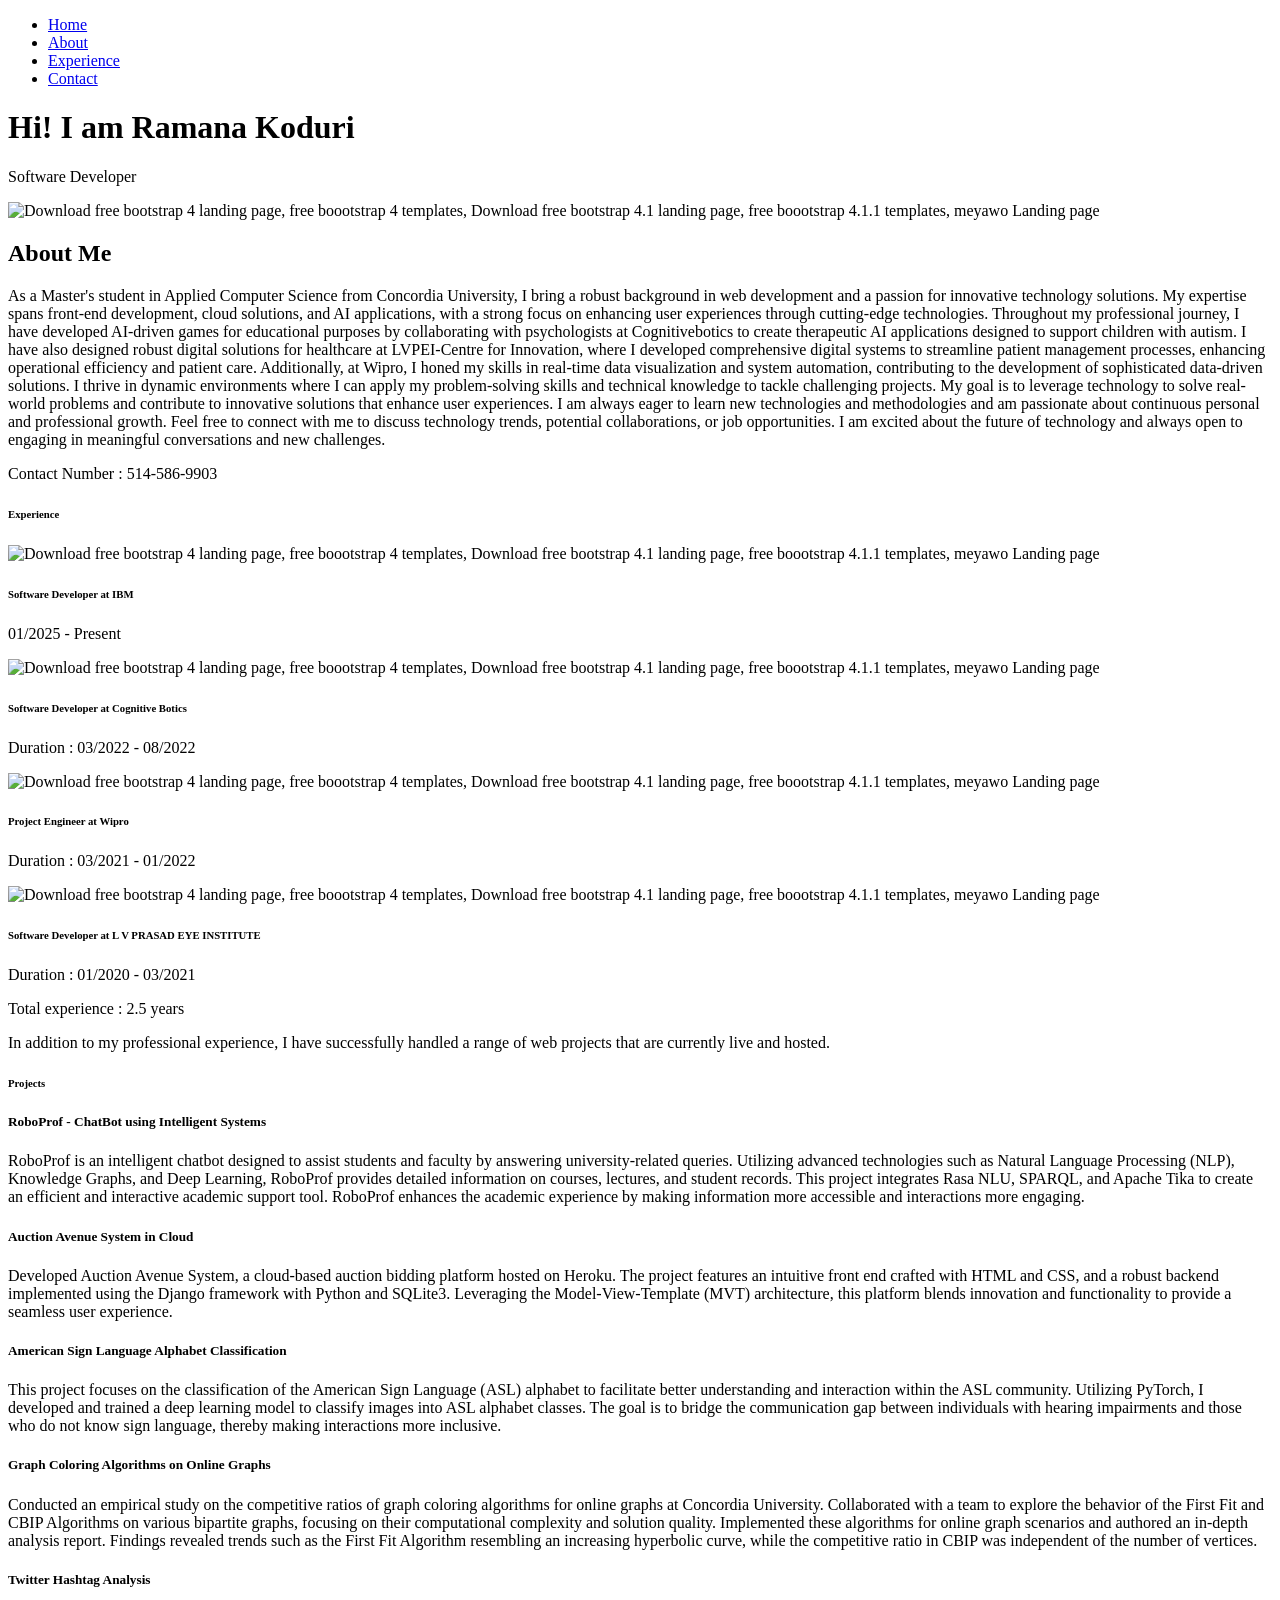
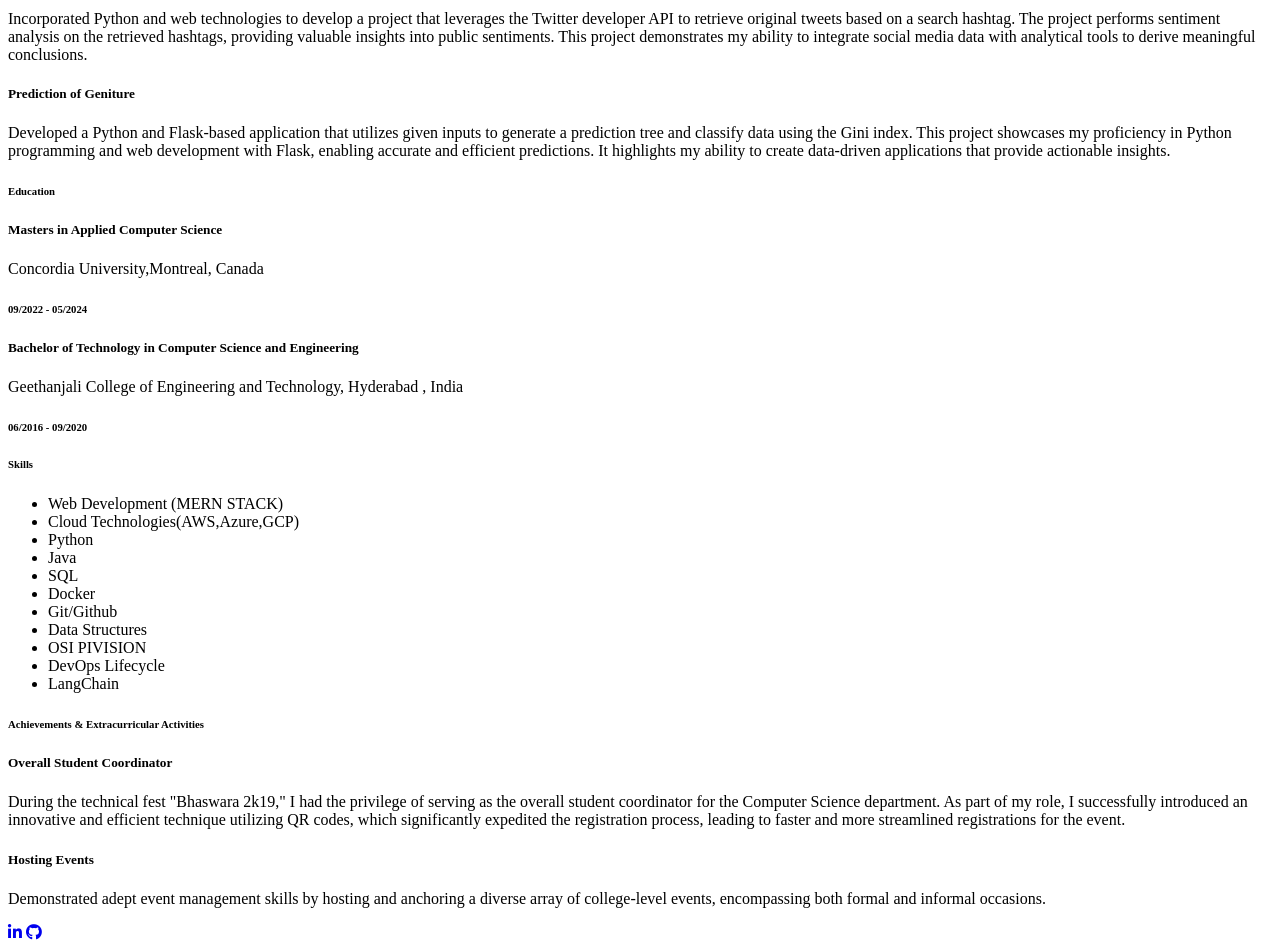
==== index.html @ 3b781ee0 "Update index.html IBM experience added" ====
<!DOCTYPE html>
<html lang="en">
<head>
	<meta charset="utf-8">
    <meta name="viewport" content="width=device-width, initial-scale=1, shrink-to-fit=no">
    <meta name="description" content="Start your development with Meyawo landing page.">
    <meta name="author" content="Devcrud">
    <title>portifolio-rmanakoduri</title>
    <link rel="stylesheet" href="assets/vendors/themify-icons/css/themify-icons.css">
    <link rel="stylesheet" href="https://cdnjs.cloudflare.com/ajax/libs/font-awesome/5.15.3/css/all.min.css" />
	<link rel="stylesheet" href="assets/css/meyawo.css">
</head>
<body data-spy="scroll" data-target=".navbar" data-offset="40" id="home">

    <nav class="custom-navbar" data-spy="affix" data-offset-top="20">
        <div class="container">
            <ul class="nav">
                <li class="item">
                    <a class="link" href="#home">Home</a>
                </li>
                <li class="item">
                    <a class="link" href="#about">About</a>
                </li>
                <li class="item">
                    <a class="link" href="#service">Experience</a>
                </li>
                <li class="item">
                    <a class="link" href="#contact">Contact</a>
                </li>
            </ul>
            <a href="javascript:void(0)" id="nav-toggle" class="hamburger hamburger--elastic">
                <div class="hamburger-box">
                  <div class="hamburger-inner"></div>
                </div>
            </a>
        </div>          
    </nav>

    <header id="home" class="header">
        <div class="overlay"></div>
        <div class="header-content container">
            <h1 class="header-title">
                <span class="up">Hi!</span>
                <span class="down">I am Ramana Koduri</span>
            </h1>
            <p class="header-subtitle">Software Developer</p>            
        </div>              
    </header>

    <section class="section pt-0" id="about">
        <div class="container text-center">
            <div class="about">
                <div class="about-img-holder">
                    <img src="assets/imgs/PIC1.jpg" class="about-img" alt="Download free bootstrap 4 landing page, free boootstrap 4 templates, Download free bootstrap 4.1 landing page, free boootstrap 4.1.1 templates, meyawo Landing page">
                </div>
                <div class="about-caption">
<!--                     <p class="section-subtitle">Who Am I ?</p> -->
                    <h2 class="section-title mb-3">About Me</h2>
                    <p>
                        As a Master's student in Applied Computer Science from Concordia University, I bring a robust background in web development and a passion for innovative technology solutions.
                        My expertise spans front-end development, cloud solutions, and AI applications, with a strong focus on enhancing user experiences through cutting-edge technologies. 
                        Throughout my professional journey, I have developed AI-driven games for educational purposes by collaborating with psychologists at Cognitivebotics to create therapeutic AI applications designed to support children with autism. 
                        I have also designed robust digital solutions for healthcare at LVPEI-Centre for Innovation, where I developed comprehensive digital systems to streamline patient management processes, enhancing operational efficiency and patient care. 
                        Additionally, at Wipro, I honed my skills in real-time data visualization and system automation, contributing to the development of sophisticated data-driven solutions. 
                        I thrive in dynamic environments where I can apply my problem-solving skills and technical knowledge to tackle challenging projects. 
                        My goal is to leverage technology to solve real-world problems and contribute to innovative solutions that enhance user experiences. 
                        I am always eager to learn new technologies and methodologies and am passionate about continuous personal and professional growth. 
                        Feel free to connect with me to discuss technology trends, potential collaborations, or job opportunities. 
                        I am excited about the future of technology and always open to engaging in meaningful conversations and new challenges.              
                    </p>
                    <p>
                        Contact Number : 514-586-9903
                    </p>
                </div>              
            </div>
        </div>
    </section> 


    <section class="section" id="service">
        <div class="container text-center">
            <h6 class="section-title mb-6">Experience</h6>
            <div class="row">
				<div class="col-md-6 col-lg-5">
                    <div class="service-card">
                        <div class="body">
                            <img src="assets/imgs/responsive.svg" alt="Download free bootstrap 4 landing page, free boootstrap 4 templates, Download free bootstrap 4.1 landing page, free boootstrap 4.1.1 templates, meyawo Landing page" class="icon">
                            <h6 class="title">Software Developer at IBM</h6>
                            <p class="subtitle">01/2025 - Present</p>
                        </div>
                    </div>
                </div>
                <div class="col-md-6 col-lg-5">
                    <div class="service-card">
                        <div class="body">
                            <img src="assets/imgs/responsive.svg" alt="Download free bootstrap 4 landing page, free boootstrap 4 templates, Download free bootstrap 4.1 landing page, free boootstrap 4.1.1 templates, meyawo Landing page" class="icon">
                            <h6 class="title">Software Developer at Cognitive Botics</h6>
                            <p class="subtitle">Duration : 03/2022 - 08/2022</p>
                        </div>
                    </div>
                </div>
                <div class="col-md-6 col-lg-3">
                    <div class="service-card">
                        <div class="body">
                            <img src="assets/imgs/analytics.svg" alt="Download free bootstrap 4 landing page, free boootstrap 4 templates, Download free bootstrap 4.1 landing page, free boootstrap 4.1.1 templates, meyawo Landing page" class="icon">
                            <h6 class="title">Project Engineer at Wipro</h6>
                            <p class="subtitle">Duration : 03/2021 - 01/2022</p>
                        </div>
                    </div>
                </div>
		<div class="col-md-6 col-lg-4">
                    <div class="service-card">
                        <div class="body">
                            <img src="assets/imgs/toolbox.svg" alt="Download free bootstrap 4 landing page, free boootstrap 4 templates, Download free bootstrap 4.1 landing page, free boootstrap 4.1.1 templates, meyawo Landing page" class="icon">
                            <h6 class="title">Software Developer at L V PRASAD EYE INSTITUTE</h6>
                            <p class="subtitle">Duration : 01/2020 - 03/2021 </p>
                        </div>
                    </div>
                </div>
            </div>
            <p> Total experience : 2.5 years </p>
            <p> In addition to my professional experience, I have successfully handled a range of web projects that are currently live and hosted. </p>
            
            <section class="section" id="projects">
                <div class="container text-center">
                    <h6 class="section-title mb-5">Projects</h6>
                    <div class="timeline">

                        <div class="timeline-item">
                            <h5 class="timeline-title">RoboProf - ChatBot using Intelligent Systems</h5>
                            <p class="timeline-text">RoboProf is an intelligent chatbot designed to assist students and faculty by answering university-related queries. Utilizing advanced technologies such as Natural Language Processing (NLP), Knowledge Graphs, and Deep Learning, RoboProf provides detailed information on courses, lectures, and student records. This project integrates Rasa NLU, SPARQL, and Apache Tika to create an efficient and interactive academic support tool. RoboProf enhances the academic experience by making information more accessible and interactions more engaging.</p>
                        </div>
                        
                        <div class="timeline-item">
                            <h5 class="timeline-title">Auction Avenue System in Cloud</h5>
                            <p class="timeline-text">Developed Auction Avenue System, a cloud-based auction bidding platform hosted on Heroku. The project features an intuitive front end crafted with HTML and CSS, and a robust backend implemented using the Django framework with Python and SQLite3. Leveraging the Model-View-Template (MVT) architecture, this platform blends innovation and functionality to provide a seamless user experience.</p>
                        </div>
                        
                        <div class="timeline-item">
                            <h5 class="timeline-title">American Sign Language Alphabet Classification</h5>
                            <p class="timeline-text">This project focuses on the classification of the American Sign Language (ASL) alphabet to facilitate better understanding and interaction within the ASL community. Utilizing PyTorch, I developed and trained a deep learning model to classify images into ASL alphabet classes. The goal is to bridge the communication gap between individuals with hearing impairments and those who do not know sign language, thereby making interactions more inclusive.</p>
                        </div>
                        
                        <div class="timeline-item">
                            <h5 class="timeline-title">Graph Coloring Algorithms on Online Graphs</h5>
                            <p class="timeline-text">Conducted an empirical study on the competitive ratios of graph coloring algorithms for online graphs at Concordia University. Collaborated with a team to explore the behavior of the First Fit and CBIP Algorithms on various bipartite graphs, focusing on their computational complexity and solution quality. Implemented these algorithms for online graph scenarios and authored an in-depth analysis report. Findings revealed trends such as the First Fit Algorithm resembling an increasing hyperbolic curve, while the competitive ratio in CBIP was independent of the number of vertices.</p>
                        </div>
                        
                        <div class="timeline-item">
                            <h5 class="timeline-title">Twitter Hashtag Analysis</h5>
                            <p class="timeline-text">Incorporated Python and web technologies to develop a project that leverages the Twitter developer API to retrieve original tweets based on a search hashtag. The project performs sentiment analysis on the retrieved hashtags, providing valuable insights into public sentiments. This project demonstrates my ability to integrate social media data with analytical tools to derive meaningful conclusions.</p>
                        </div>
                        
                        <div class="timeline-item">
                            <h5 class="timeline-title">Prediction of Geniture</h5>
                            <p class="timeline-text">Developed a Python and Flask-based application that utilizes given inputs to generate a prediction tree and classify data using the Gini index. This project showcases my proficiency in Python programming and web development with Flask, enabling accurate and efficient predictions. It highlights my ability to create data-driven applications that provide actionable insights.</p>
                        </div>

                    </div>
                </div>
            </section>
        </div>
        
    </section>

<!--     <section class="section-sm bg-primary">
        <div class="container text-center text-sm-left">
            <div class="row align-items-center">
                <div class="col-sm offset-md-1 mb-4 mb-md-0">
                    <h6 class="title text-light">Want to work with me?</h6>
                    <p class="m-0 text-light">Always feel free to contact and hire me</p>
                </div>
                <div class="col-sm offset-sm-2 offset-md-3">
                    <button class="btn btn-lg my-font btn-light rounded" onclick="openResume()">Hire Me</button>
                </div>
            </div>
        </div>
    </section>
    
    <script>
        function openResume() {
            window.open('Ramana_Resume.pdf', '_blank');
        }
    </script> -->
    
<section class="section" id="education">
    <div class="container text-center">
        <h6 class="section-title mb-5">Education</h6>
        <div class="timeline">
            <div class="timeline-item">
                <h5 class="timeline-title">Masters in Applied Computer Science</h5>
                <p class="timeline-text">Concordia University,Montreal, Canada</p>
                <h6 class="timeline-year">09/2022 - 05/2024</h6>
            </div>
            <div class="timeline-item">
                <h5 class="timeline-title">Bachelor of Technology in Computer Science and Engineering</h5>
                <p class="timeline-text">Geethanjali College of Engineering and Technology, Hyderabad , India</p>
                <h6 class="timeline-year">06/2016 - 09/2020</h6>
            </div>
        </div>
    </div>
</section>

<section class="section" id="skills">
    <div class="container text-center">
        <h6 class="section-title mb-5">Skills</h6>
        <ul class="list-group">
            <li class="list-group-item">Web Development (MERN STACK)</li>
            <li class="list-group-item">Cloud Technologies(AWS,Azure,GCP)</li>
            <li class="list-group-item">Python</li>
            <li class="list-group-item">Java</li>
            <li class="list-group-item">SQL</li>
	    <li class="list-group-item">Docker</li>
	    <li class="list-group-item">Git/Github</li>
            <li class="list-group-item">Data Structures</li>
	    <li class="list-group-item">OSI PIVISION</li>
	    <li class="list-group-item">DevOps Lifecycle</li>
	    <li class="list-group-item">LangChain</li>
        </ul>
    </div>
</section>

<section class="section" id="achievements">
    <div class="container text-center">
        <h6 class="section-title mb-5">Achievements & Extracurricular Activities</h6>
        <div class="timeline">
            <div class="timeline-item">
                <h5 class="timeline-title">Overall Student Coordinator</h5>
                <p class="timeline-text">During the technical fest "Bhaswara 2k19," I had the privilege of serving as the overall student coordinator for the Computer Science department. As part of my role, I successfully introduced an innovative and efficient technique utilizing QR codes, which significantly expedited the registration process, leading to faster and more streamlined registrations for the event.</p>
            </div>
            <div class="timeline-item">
                <h5 class="timeline-title">Hosting Events</h5>
                <p class="timeline-text">Demonstrated adept event management skills by hosting and anchoring a diverse array of college-level events, encompassing both formal and informal occasions.</p>
            </div>
        </div>
    </div>
</section>


    <div class="container">
        <footer class="footer">       
            <div class="social-links text-right m-auto ml-sm-auto">
                <a href="https://www.linkedin.com/in/ramanakoduri/" target="_blank" rel="noopener noreferrer"><i class="fab fa-linkedin-in"></i></a>
                <a href="https://github.com/knvramana" target="_blank" rel="noopener noreferrer" class="link"><i class="fab fa-github"></i></a>
            </div>
        </footer>
    </div> <!-- end of page footer -->
	
	<!-- core  -->
    <script src="assets/vendors/jquery/jquery-3.4.1.js"></script>
    <script src="assets/vendors/bootstrap/bootstrap.bundle.js"></script>

    <!-- bootstrap 3 affix -->
	<script src="assets/vendors/bootstrap/bootstrap.affix.js"></script>

    <!-- Meyawo js -->
    <script src="assets/js/meyawo.js"></script>

</body>
</html>
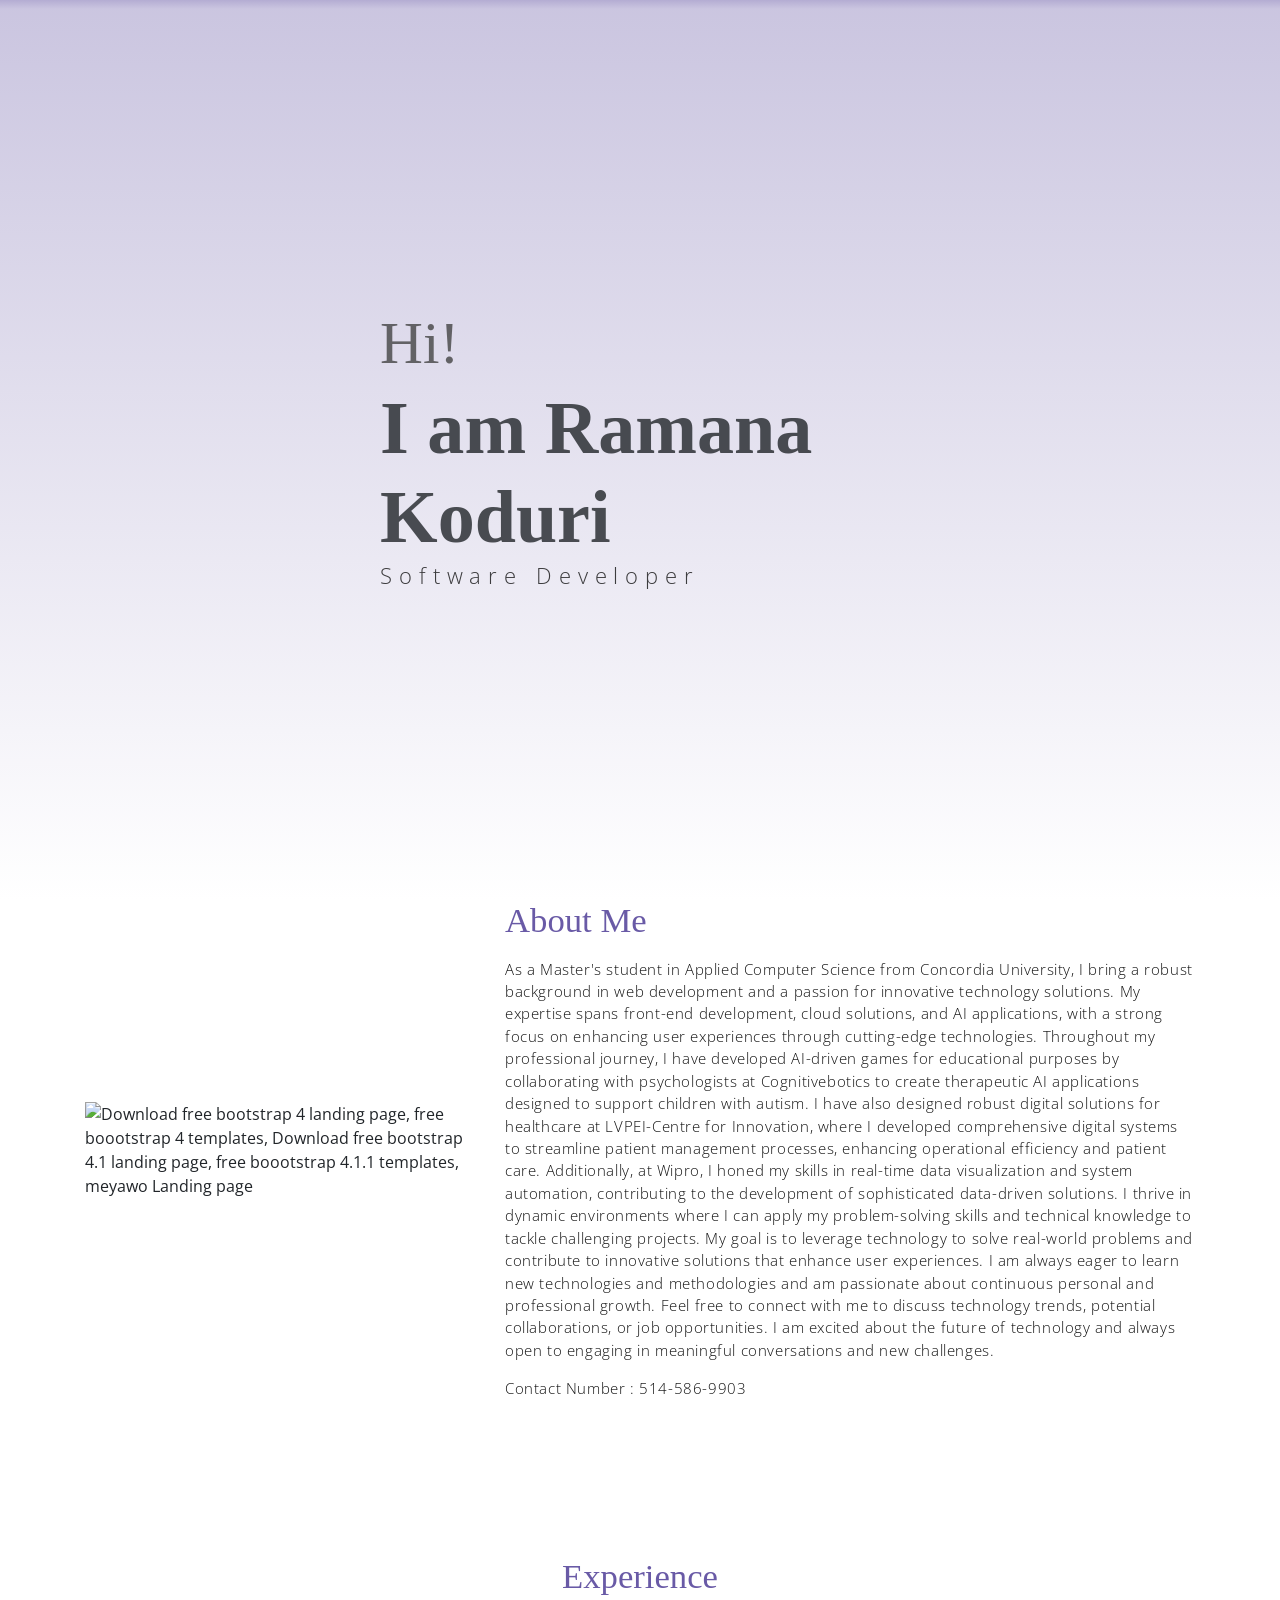
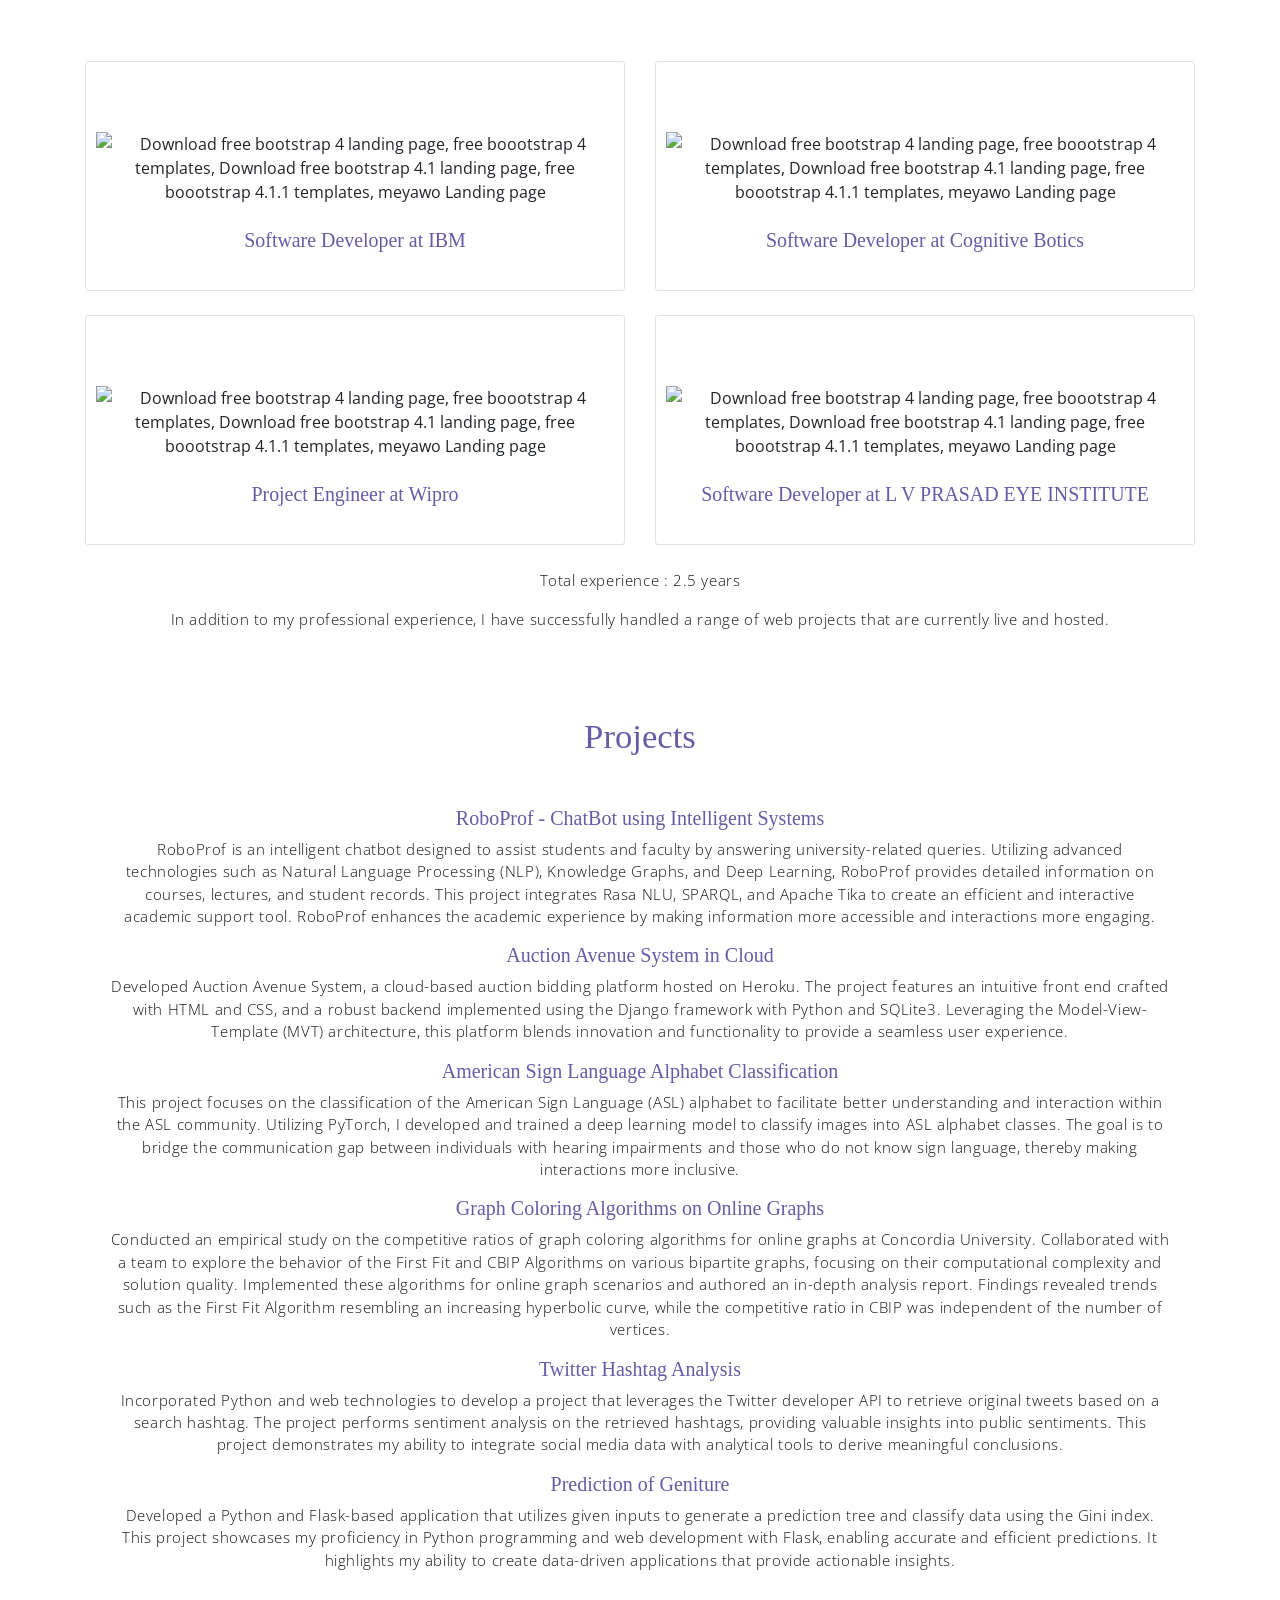
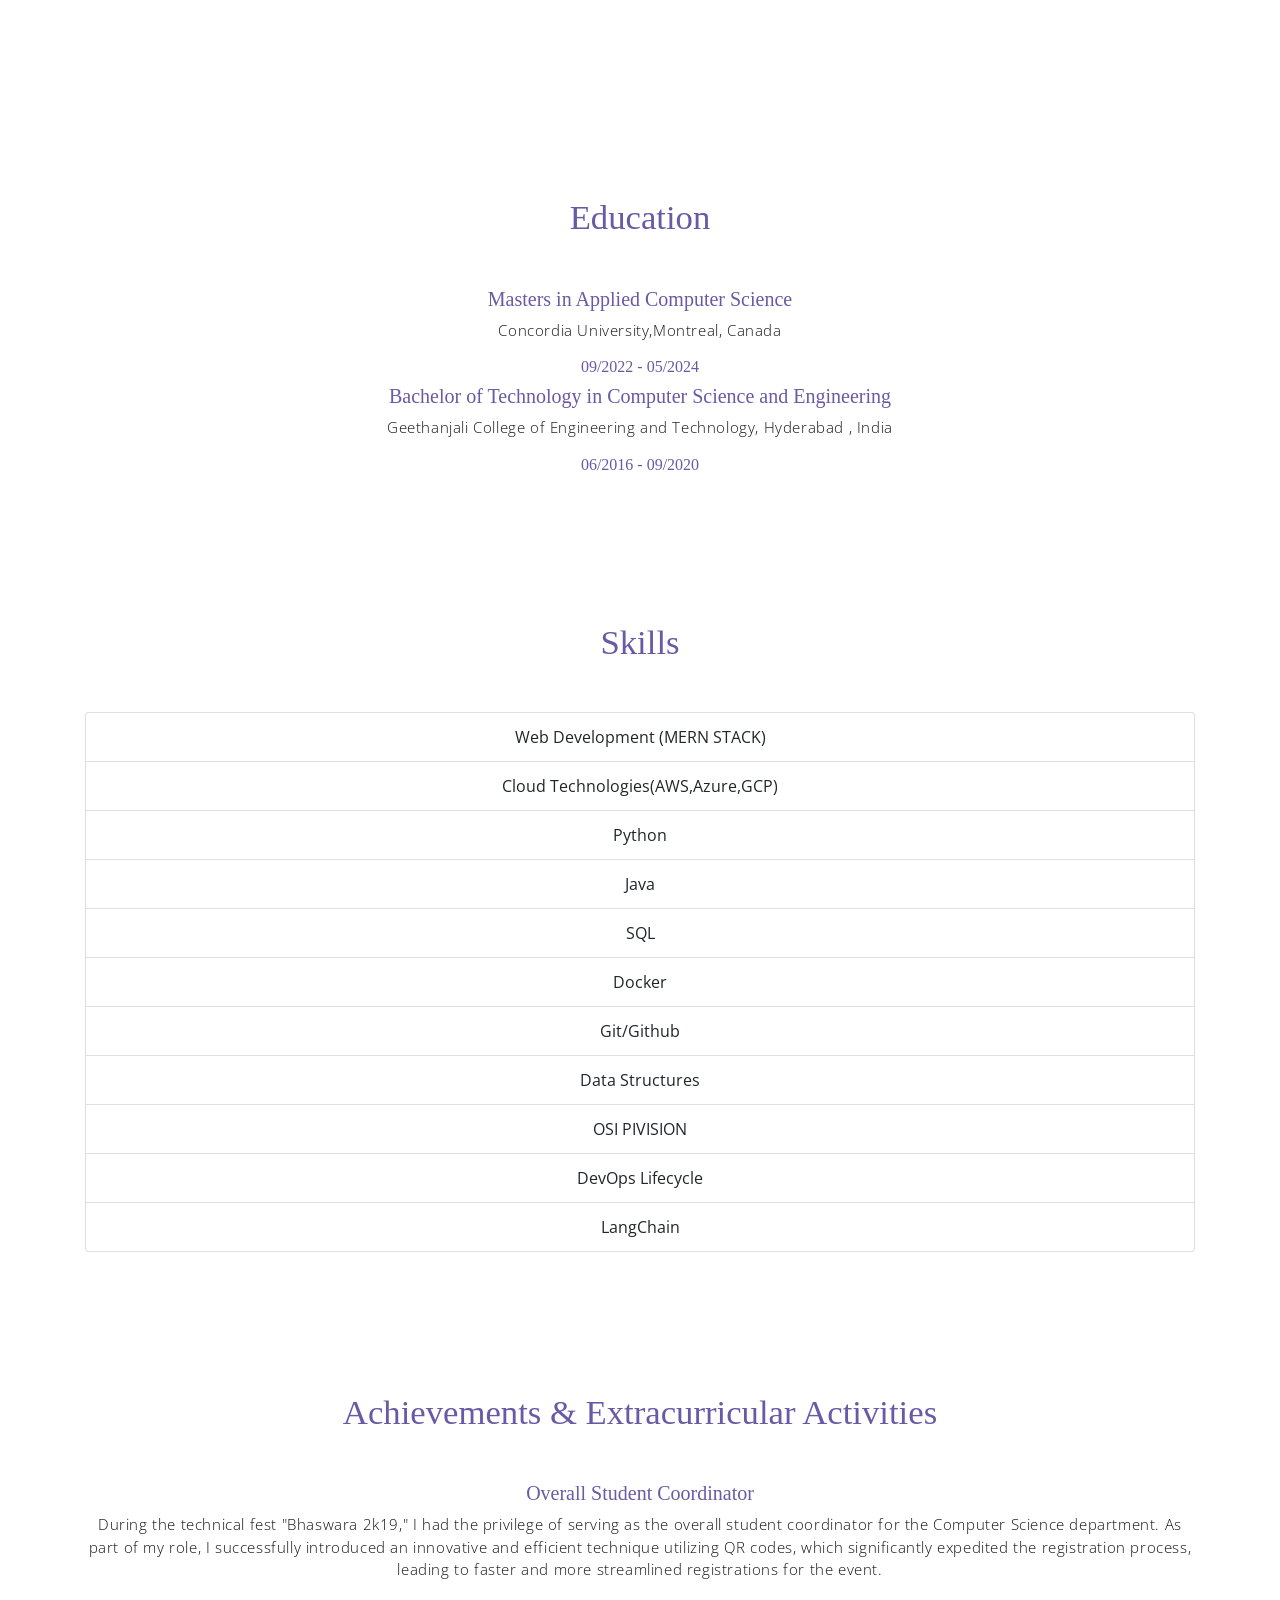
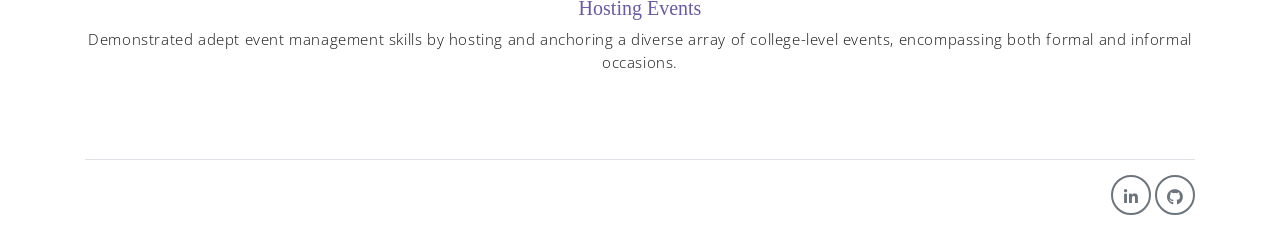
==== commit 77fe10c3: "Update index.html remove nav bar" ====
--- a/index.html
+++ b/index.html
@@ -28,11 +28,6 @@
                     <a class="link" href="#contact">Contact</a>
                 </li>
             </ul>
-            <a href="javascript:void(0)" id="nav-toggle" class="hamburger hamburger--elastic">
-                <div class="hamburger-box">
-                  <div class="hamburger-inner"></div>
-                </div>
-            </a>
         </div>          
     </nav>
 
@@ -81,7 +76,7 @@
         <div class="container text-center">
             <h6 class="section-title mb-6">Experience</h6>
             <div class="row">
-				<div class="col-md-6 col-lg-5">
+				<div class="col-md-6 col-lg-6 mb-4">
                     <div class="service-card">
                         <div class="body">
                             <img src="assets/imgs/responsive.svg" alt="Download free bootstrap 4 landing page, free boootstrap 4 templates, Download free bootstrap 4.1 landing page, free boootstrap 4.1.1 templates, meyawo Landing page" class="icon">
@@ -90,7 +85,7 @@
                         </div>
                     </div>
                 </div>
-                <div class="col-md-6 col-lg-5">
+                <div class="col-md-6 col-lg-6 mb-4">
                     <div class="service-card">
                         <div class="body">
                             <img src="assets/imgs/responsive.svg" alt="Download free bootstrap 4 landing page, free boootstrap 4 templates, Download free bootstrap 4.1 landing page, free boootstrap 4.1.1 templates, meyawo Landing page" class="icon">
@@ -99,7 +94,7 @@
                         </div>
                     </div>
                 </div>
-                <div class="col-md-6 col-lg-3">
+                <div class="col-md-6 col-lg-6 mb-4">
                     <div class="service-card">
                         <div class="body">
                             <img src="assets/imgs/analytics.svg" alt="Download free bootstrap 4 landing page, free boootstrap 4 templates, Download free bootstrap 4.1 landing page, free boootstrap 4.1.1 templates, meyawo Landing page" class="icon">
@@ -108,7 +103,7 @@
                         </div>
                     </div>
                 </div>
-		<div class="col-md-6 col-lg-4">
+		<div class="col-md-6 col-lg-6 mb-4">
                     <div class="service-card">
                         <div class="body">
                             <img src="assets/imgs/toolbox.svg" alt="Download free bootstrap 4 landing page, free boootstrap 4 templates, Download free bootstrap 4.1 landing page, free boootstrap 4.1.1 templates, meyawo Landing page" class="icon">
--- a/assets/css/meyawo.css
+++ b/assets/css/meyawo.css
@@ -0,0 +1,12245 @@
+@charset "UTF-8";
+/*!
+=========================================================
+* Meyawo Landing page
+=========================================================
+
+* Copyright: 2019 DevCRUD (https://devcrud.com)
+* Licensed: (https://devcrud.com/licenses)
+* Coded by www.devcrud.com
+
+=========================================================
+
+* The above copyright notice and this permission notice shall be included in all copies or substantial portions of the Software.
+*/
+@import url("https://fonts.googleapis.com/css?family=Baloo+Paaji|Open+Sans:300,300i,400,400i,600,600i,700,700i");
+:root {
+  --blue: #1e549f;
+  --indigo: #695aa6;
+  --purple: #6f42c1;
+  --pink: #e83e8c;
+  --red: #ec185d;
+  --orange: #ff6d02;
+  --yellow: #ffc107;
+  --green: #1bb74f;
+  --teal: #20c997;
+  --cyan: #17a2b8;
+  --white: #fff;
+  --gray: #6c757d;
+  --gray-dark: #393e46;
+  --primary: #695aa6;
+  --secondary: #393e46;
+  --success: #1bb74f;
+  --info: #17a2b8;
+  --warning: #ff6d02;
+  --danger: #ec185d;
+  --light: #f8f9fa;
+  --dark: #212529;
+  --breakpoint-xs: 0;
+  --breakpoint-sm: 576px;
+  --breakpoint-md: 768px;
+  --breakpoint-lg: 992px;
+  --breakpoint-xl: 1200px;
+  --font-family-sans-serif: "Open Sans", sans-serif;
+  --font-family-monospace: SFMono-Regular, Menlo, Monaco, Consolas, "Liberation Mono", "Courier New", monospace;
+}
+
+*,
+*::before,
+*::after {
+  box-sizing: border-box;
+}
+
+html {
+  font-family: sans-serif;
+  line-height: 1.15;
+  -webkit-text-size-adjust: 100%;
+  -webkit-tap-highlight-color: rgba(0, 0, 0, 0);
+}
+
+article, aside, figcaption, figure, footer, header, hgroup, main, nav, section {
+  display: block;
+}
+
+body {
+  margin: 0;
+  font-family: "Open Sans", sans-serif;
+  font-size: 1rem;
+  font-weight: 400;
+  line-height: 1.5;
+  color: #212529;
+  text-align: left;
+  background-color: #fff;
+}
+
+[tabindex="-1"]:focus {
+  outline: 0 !important;
+}
+
+hr {
+  box-sizing: content-box;
+  height: 0;
+  overflow: visible;
+}
+
+h1, h2, h3, h4, h5, h6 {
+  margin-top: 0;
+  margin-bottom: 0.5rem;
+}
+
+p {
+  margin-top: 0;
+  margin-bottom: 1rem;
+}
+
+abbr[title],
+abbr[data-original-title] {
+  text-decoration: underline;
+  -webkit-text-decoration: underline dotted;
+          text-decoration: underline dotted;
+  cursor: help;
+  border-bottom: 0;
+  -webkit-text-decoration-skip-ink: none;
+          text-decoration-skip-ink: none;
+}
+
+address {
+  margin-bottom: 1rem;
+  font-style: normal;
+  line-height: inherit;
+}
+
+ol,
+ul,
+dl {
+  margin-top: 0;
+  margin-bottom: 1rem;
+}
+
+ol ol,
+ul ul,
+ol ul,
+ul ol {
+  margin-bottom: 0;
+}
+
+dt {
+  font-weight: 700;
+}
+
+dd {
+  margin-bottom: .5rem;
+  margin-left: 0;
+}
+
+blockquote {
+  margin: 0 0 1rem;
+}
+
+b,
+strong {
+  font-weight: bolder;
+}
+
+small {
+  font-size: 80%;
+}
+
+sub,
+sup {
+  position: relative;
+  font-size: 75%;
+  line-height: 0;
+  vertical-align: baseline;
+}
+
+sub {
+  bottom: -.25em;
+}
+
+sup {
+  top: -.5em;
+}
+
+a {
+  color: #695aa6;
+  text-decoration: none;
+  background-color: transparent;
+}
+
+a:hover {
+  color: #493f75;
+  text-decoration: none;
+}
+
+a:not([href]):not([tabindex]) {
+  color: inherit;
+  text-decoration: none;
+}
+
+a:not([href]):not([tabindex]):hover, a:not([href]):not([tabindex]):focus {
+  color: inherit;
+  text-decoration: none;
+}
+
+a:not([href]):not([tabindex]):focus {
+  outline: 0;
+}
+
+pre,
+code,
+kbd,
+samp {
+  font-family: SFMono-Regular, Menlo, Monaco, Consolas, "Liberation Mono", "Courier New", monospace;
+  font-size: 1em;
+}
+
+pre {
+  margin-top: 0;
+  margin-bottom: 1rem;
+  overflow: auto;
+}
+
+figure {
+  margin: 0 0 1rem;
+}
+
+img {
+  vertical-align: middle;
+  border-style: none;
+}
+
+svg {
+  overflow: hidden;
+  vertical-align: middle;
+}
+
+table {
+  border-collapse: collapse;
+}
+
+caption {
+  padding-top: 0.75rem;
+  padding-bottom: 0.75rem;
+  color: #6c757d;
+  text-align: left;
+  caption-side: bottom;
+}
+
+th {
+  text-align: inherit;
+}
+
+label {
+  display: inline-block;
+  margin-bottom: 0.5rem;
+}
+
+button {
+  border-radius: 0;
+}
+
+button:focus {
+  outline: 1px dotted;
+  outline: 5px auto -webkit-focus-ring-color;
+}
+
+input,
+button,
+select,
+optgroup,
+textarea {
+  margin: 0;
+  font-family: inherit;
+  font-size: inherit;
+  line-height: inherit;
+}
+
+button,
+input {
+  overflow: visible;
+}
+
+button,
+select {
+  text-transform: none;
+}
+
+select {
+  word-wrap: normal;
+}
+
+button,
+[type="button"],
+[type="reset"],
+[type="submit"] {
+  -webkit-appearance: button;
+}
+
+button:not(:disabled),
+[type="button"]:not(:disabled),
+[type="reset"]:not(:disabled),
+[type="submit"]:not(:disabled) {
+  cursor: pointer;
+}
+
+button::-moz-focus-inner,
+[type="button"]::-moz-focus-inner,
+[type="reset"]::-moz-focus-inner,
+[type="submit"]::-moz-focus-inner {
+  padding: 0;
+  border-style: none;
+}
+
+input[type="radio"],
+input[type="checkbox"] {
+  box-sizing: border-box;
+  padding: 0;
+}
+
+input[type="date"],
+input[type="time"],
+input[type="datetime-local"],
+input[type="month"] {
+  -webkit-appearance: listbox;
+}
+
+textarea {
+  overflow: auto;
+  resize: vertical;
+}
+
+fieldset {
+  min-width: 0;
+  padding: 0;
+  margin: 0;
+  border: 0;
+}
+
+legend {
+  display: block;
+  width: 100%;
+  max-width: 100%;
+  padding: 0;
+  margin-bottom: .5rem;
+  font-size: 1.5rem;
+  line-height: inherit;
+  color: inherit;
+  white-space: normal;
+}
+
+progress {
+  vertical-align: baseline;
+}
+
+[type="number"]::-webkit-inner-spin-button,
+[type="number"]::-webkit-outer-spin-button {
+  height: auto;
+}
+
+[type="search"] {
+  outline-offset: -2px;
+  -webkit-appearance: none;
+}
+
+[type="search"]::-webkit-search-decoration {
+  -webkit-appearance: none;
+}
+
+::-webkit-file-upload-button {
+  font: inherit;
+  -webkit-appearance: button;
+}
+
+output {
+  display: inline-block;
+}
+
+summary {
+  display: list-item;
+  cursor: pointer;
+}
+
+template {
+  display: none;
+}
+
+[hidden] {
+  display: none !important;
+}
+
+h1, h2, h3, h4, h5, h6,
+.h1, .h2, .h3, .h4, .h5, .h6 {
+  margin-bottom: 0.5rem;
+  font-weight: 500;
+  line-height: 1.2;
+}
+
+h1, .h1 {
+  font-size: 2.5rem;
+}
+
+h2, .h2 {
+  font-size: 2rem;
+}
+
+h3, .h3 {
+  font-size: 1.75rem;
+}
+
+h4, .h4 {
+  font-size: 1.5rem;
+}
+
+h5, .h5 {
+  font-size: 1.25rem;
+}
+
+h6, .h6 {
+  font-size: 1rem;
+}
+
+.lead {
+  font-size: 1.25rem;
+  font-weight: 300;
+}
+
+.service-card {
+    height: 100%;
+    display: flex;
+    align-items: center;
+    justify-content: center;
+}
+
+.service-card .body {
+    text-align: center;
+}
+
+.display-1 {
+  font-size: 6rem;
+  font-weight: 300;
+  line-height: 1.2;
+}
+
+.display-2 {
+  font-size: 5.5rem;
+  font-weight: 300;
+  line-height: 1.2;
+}
+
+.display-3 {
+  font-size: 4.5rem;
+  font-weight: 300;
+  line-height: 1.2;
+}
+
+.display-4 {
+  font-size: 3.5rem;
+  font-weight: 300;
+  line-height: 1.2;
+}
+
+hr {
+  margin-top: 1rem;
+  margin-bottom: 1rem;
+  border: 0;
+  border-top: 1px solid rgba(0, 0, 0, 0.1);
+}
+
+small,
+.small {
+  font-size: 80%;
+  font-weight: 400;
+}
+
+mark,
+.mark {
+  padding: 0.2em;
+  background-color: #fcf8e3;
+}
+
+.list-unstyled {
+  padding-left: 0;
+  list-style: none;
+}
+
+.list-inline {
+  padding-left: 0;
+  list-style: none;
+}
+
+.list-inline-item {
+  display: inline-block;
+}
+
+.list-inline-item:not(:last-child) {
+  margin-right: 0.5rem;
+}
+
+.initialism {
+  font-size: 90%;
+  text-transform: uppercase;
+}
+
+.blockquote {
+  margin-bottom: 1rem;
+  font-size: 1.25rem;
+}
+
+.blockquote-footer {
+  display: block;
+  font-size: 80%;
+  color: #6c757d;
+}
+
+.blockquote-footer::before {
+  content: "\2014\00A0";
+}
+
+.img-fluid {
+  max-width: 100%;
+  height: auto;
+}
+
+.img-thumbnail {
+  padding: 0.25rem;
+  background-color: #fff;
+  border: 1px solid #dee2e6;
+  border-radius: 0.25rem;
+  max-width: 100%;
+  height: auto;
+}
+
+.figure {
+  display: inline-block;
+}
+
+.figure-img {
+  margin-bottom: 0.5rem;
+  line-height: 1;
+}
+
+.figure-caption {
+  font-size: 90%;
+  color: #6c757d;
+}
+
+code {
+  font-size: 87.5%;
+  color: #e83e8c;
+  word-break: break-word;
+}
+
+a > code {
+  color: inherit;
+}
+
+kbd {
+  padding: 0.2rem 0.4rem;
+  font-size: 87.5%;
+  color: #fff;
+  background-color: #212529;
+  border-radius: 0.2rem;
+}
+
+kbd kbd {
+  padding: 0;
+  font-size: 100%;
+  font-weight: 700;
+}
+
+pre {
+  display: block;
+  font-size: 87.5%;
+  color: #212529;
+}
+
+pre code {
+  font-size: inherit;
+  color: inherit;
+  word-break: normal;
+}
+
+.pre-scrollable {
+  max-height: 340px;
+  overflow-y: scroll;
+}
+
+.container {
+  width: 100%;
+  padding-right: 15px;
+  padding-left: 15px;
+  margin-right: auto;
+  margin-left: auto;
+}
+
+@media (min-width: 576px) {
+  .container {
+    max-width: 540px;
+  }
+}
+
+@media (min-width: 768px) {
+  .container {
+    max-width: 720px;
+  }
+}
+
+@media (min-width: 992px) {
+  .container {
+    max-width: 960px;
+  }
+}
+
+@media (min-width: 1200px) {
+  .container {
+    max-width: 1140px;
+  }
+}
+
+.container-fluid {
+  width: 100%;
+  padding-right: 15px;
+  padding-left: 15px;
+  margin-right: auto;
+  margin-left: auto;
+}
+
+.row {
+  display: -webkit-box;
+  display: -webkit-flex;
+  display: -ms-flexbox;
+  display: flex;
+  -webkit-flex-wrap: wrap;
+      -ms-flex-wrap: wrap;
+          flex-wrap: wrap;
+  margin-right: -15px;
+  margin-left: -15px;
+}
+
+.no-gutters {
+  margin-right: 0;
+  margin-left: 0;
+}
+
+.no-gutters > .col,
+.no-gutters > [class*="col-"] {
+  padding-right: 0;
+  padding-left: 0;
+}
+
+.col-1, .col-2, .col-3, .col-4, .col-5, .col-6, .col-7, .col-8, .col-9, .col-10, .col-11, .col-12, .col,
+.col-auto, .col-sm-1, .col-sm-2, .col-sm-3, .col-sm-4, .col-sm-5, .col-sm-6, .col-sm-7, .col-sm-8, .col-sm-9, .col-sm-10, .col-sm-11, .col-sm-12, .col-sm,
+.col-sm-auto, .col-md-1, .col-md-2, .col-md-3, .col-md-4, .col-md-5, .col-md-6, .col-md-7, .col-md-8, .col-md-9, .col-md-10, .col-md-11, .col-md-12, .col-md,
+.col-md-auto, .col-lg-1, .col-lg-2, .col-lg-3, .col-lg-4, .col-lg-5, .col-lg-6, .col-lg-7, .col-lg-8, .col-lg-9, .col-lg-10, .col-lg-11, .col-lg-12, .col-lg,
+.col-lg-auto, .col-xl-1, .col-xl-2, .col-xl-3, .col-xl-4, .col-xl-5, .col-xl-6, .col-xl-7, .col-xl-8, .col-xl-9, .col-xl-10, .col-xl-11, .col-xl-12, .col-xl,
+.col-xl-auto {
+  position: relative;
+  width: 100%;
+  padding-right: 15px;
+  padding-left: 15px;
+}
+
+.col {
+  -webkit-flex-basis: 0;
+      -ms-flex-preferred-size: 0;
+          flex-basis: 0;
+  -webkit-box-flex: 1;
+  -webkit-flex-grow: 1;
+      -ms-flex-positive: 1;
+          flex-grow: 1;
+  max-width: 100%;
+}
+
+.col-auto {
+  -webkit-box-flex: 0;
+  -webkit-flex: 0 0 auto;
+      -ms-flex: 0 0 auto;
+          flex: 0 0 auto;
+  width: auto;
+  max-width: 100%;
+}
+
+.col-1 {
+  -webkit-box-flex: 0;
+  -webkit-flex: 0 0 8.33333%;
+      -ms-flex: 0 0 8.33333%;
+          flex: 0 0 8.33333%;
+  max-width: 8.33333%;
+}
+
+.col-2 {
+  -webkit-box-flex: 0;
+  -webkit-flex: 0 0 16.66667%;
+      -ms-flex: 0 0 16.66667%;
+          flex: 0 0 16.66667%;
+  max-width: 16.66667%;
+}
+
+.col-3 {
+  -webkit-box-flex: 0;
+  -webkit-flex: 0 0 25%;
+      -ms-flex: 0 0 25%;
+          flex: 0 0 25%;
+  max-width: 25%;
+}
+
+.col-4 {
+  -webkit-box-flex: 0;
+  -webkit-flex: 0 0 33.33333%;
+      -ms-flex: 0 0 33.33333%;
+          flex: 0 0 33.33333%;
+  max-width: 33.33333%;
+}
+
+.col-5 {
+  -webkit-box-flex: 0;
+  -webkit-flex: 0 0 41.66667%;
+      -ms-flex: 0 0 41.66667%;
+          flex: 0 0 41.66667%;
+  max-width: 41.66667%;
+}
+
+.col-6 {
+  -webkit-box-flex: 0;
+  -webkit-flex: 0 0 50%;
+      -ms-flex: 0 0 50%;
+          flex: 0 0 50%;
+  max-width: 50%;
+}
+
+.col-7 {
+  -webkit-box-flex: 0;
+  -webkit-flex: 0 0 58.33333%;
+      -ms-flex: 0 0 58.33333%;
+          flex: 0 0 58.33333%;
+  max-width: 58.33333%;
+}
+
+.col-8 {
+  -webkit-box-flex: 0;
+  -webkit-flex: 0 0 66.66667%;
+      -ms-flex: 0 0 66.66667%;
+          flex: 0 0 66.66667%;
+  max-width: 66.66667%;
+}
+
+.col-9 {
+  -webkit-box-flex: 0;
+  -webkit-flex: 0 0 75%;
+      -ms-flex: 0 0 75%;
+          flex: 0 0 75%;
+  max-width: 75%;
+}
+
+.col-10 {
+  -webkit-box-flex: 0;
+  -webkit-flex: 0 0 83.33333%;
+      -ms-flex: 0 0 83.33333%;
+          flex: 0 0 83.33333%;
+  max-width: 83.33333%;
+}
+
+.col-11 {
+  -webkit-box-flex: 0;
+  -webkit-flex: 0 0 91.66667%;
+      -ms-flex: 0 0 91.66667%;
+          flex: 0 0 91.66667%;
+  max-width: 91.66667%;
+}
+
+.col-12 {
+  -webkit-box-flex: 0;
+  -webkit-flex: 0 0 100%;
+      -ms-flex: 0 0 100%;
+          flex: 0 0 100%;
+  max-width: 100%;
+}
+
+.order-first {
+  -webkit-box-ordinal-group: 0;
+  -webkit-order: -1;
+      -ms-flex-order: -1;
+          order: -1;
+}
+
+.order-last {
+  -webkit-box-ordinal-group: 14;
+  -webkit-order: 13;
+      -ms-flex-order: 13;
+          order: 13;
+}
+
+.order-0 {
+  -webkit-box-ordinal-group: 1;
+  -webkit-order: 0;
+      -ms-flex-order: 0;
+          order: 0;
+}
+
+.order-1 {
+  -webkit-box-ordinal-group: 2;
+  -webkit-order: 1;
+      -ms-flex-order: 1;
+          order: 1;
+}
+
+.order-2 {
+  -webkit-box-ordinal-group: 3;
+  -webkit-order: 2;
+      -ms-flex-order: 2;
+          order: 2;
+}
+
+.order-3 {
+  -webkit-box-ordinal-group: 4;
+  -webkit-order: 3;
+      -ms-flex-order: 3;
+          order: 3;
+}
+
+.order-4 {
+  -webkit-box-ordinal-group: 5;
+  -webkit-order: 4;
+      -ms-flex-order: 4;
+          order: 4;
+}
+
+.order-5 {
+  -webkit-box-ordinal-group: 6;
+  -webkit-order: 5;
+      -ms-flex-order: 5;
+          order: 5;
+}
+
+.order-6 {
+  -webkit-box-ordinal-group: 7;
+  -webkit-order: 6;
+      -ms-flex-order: 6;
+          order: 6;
+}
+
+.order-7 {
+  -webkit-box-ordinal-group: 8;
+  -webkit-order: 7;
+      -ms-flex-order: 7;
+          order: 7;
+}
+
+.order-8 {
+  -webkit-box-ordinal-group: 9;
+  -webkit-order: 8;
+      -ms-flex-order: 8;
+          order: 8;
+}
+
+.order-9 {
+  -webkit-box-ordinal-group: 10;
+  -webkit-order: 9;
+      -ms-flex-order: 9;
+          order: 9;
+}
+
+.order-10 {
+  -webkit-box-ordinal-group: 11;
+  -webkit-order: 10;
+      -ms-flex-order: 10;
+          order: 10;
+}
+
+.order-11 {
+  -webkit-box-ordinal-group: 12;
+  -webkit-order: 11;
+      -ms-flex-order: 11;
+          order: 11;
+}
+
+.order-12 {
+  -webkit-box-ordinal-group: 13;
+  -webkit-order: 12;
+      -ms-flex-order: 12;
+          order: 12;
+}
+
+.offset-1 {
+  margin-left: 8.33333%;
+}
+
+.offset-2 {
+  margin-left: 16.66667%;
+}
+
+.offset-3 {
+  margin-left: 25%;
+}
+
+.offset-4 {
+  margin-left: 33.33333%;
+}
+
+.offset-5 {
+  margin-left: 41.66667%;
+}
+
+.offset-6 {
+  margin-left: 50%;
+}
+
+.offset-7 {
+  margin-left: 58.33333%;
+}
+
+.offset-8 {
+  margin-left: 66.66667%;
+}
+
+.offset-9 {
+  margin-left: 75%;
+}
+
+.offset-10 {
+  margin-left: 83.33333%;
+}
+
+.offset-11 {
+  margin-left: 91.66667%;
+}
+
+@media (min-width: 576px) {
+  .col-sm {
+    -webkit-flex-basis: 0;
+        -ms-flex-preferred-size: 0;
+            flex-basis: 0;
+    -webkit-box-flex: 1;
+    -webkit-flex-grow: 1;
+        -ms-flex-positive: 1;
+            flex-grow: 1;
+    max-width: 100%;
+  }
+  .col-sm-auto {
+    -webkit-box-flex: 0;
+    -webkit-flex: 0 0 auto;
+        -ms-flex: 0 0 auto;
+            flex: 0 0 auto;
+    width: auto;
+    max-width: 100%;
+  }
+  .col-sm-1 {
+    -webkit-box-flex: 0;
+    -webkit-flex: 0 0 8.33333%;
+        -ms-flex: 0 0 8.33333%;
+            flex: 0 0 8.33333%;
+    max-width: 8.33333%;
+  }
+  .col-sm-2 {
+    -webkit-box-flex: 0;
+    -webkit-flex: 0 0 16.66667%;
+        -ms-flex: 0 0 16.66667%;
+            flex: 0 0 16.66667%;
+    max-width: 16.66667%;
+  }
+  .col-sm-3 {
+    -webkit-box-flex: 0;
+    -webkit-flex: 0 0 25%;
+        -ms-flex: 0 0 25%;
+            flex: 0 0 25%;
+    max-width: 25%;
+  }
+  .col-sm-4 {
+    -webkit-box-flex: 0;
+    -webkit-flex: 0 0 33.33333%;
+        -ms-flex: 0 0 33.33333%;
+            flex: 0 0 33.33333%;
+    max-width: 33.33333%;
+  }
+  .col-sm-5 {
+    -webkit-box-flex: 0;
+    -webkit-flex: 0 0 41.66667%;
+        -ms-flex: 0 0 41.66667%;
+            flex: 0 0 41.66667%;
+    max-width: 41.66667%;
+  }
+  .col-sm-6 {
+    -webkit-box-flex: 0;
+    -webkit-flex: 0 0 50%;
+        -ms-flex: 0 0 50%;
+            flex: 0 0 50%;
+    max-width: 50%;
+  }
+  .col-sm-7 {
+    -webkit-box-flex: 0;
+    -webkit-flex: 0 0 58.33333%;
+        -ms-flex: 0 0 58.33333%;
+            flex: 0 0 58.33333%;
+    max-width: 58.33333%;
+  }
+  .col-sm-8 {
+    -webkit-box-flex: 0;
+    -webkit-flex: 0 0 66.66667%;
+        -ms-flex: 0 0 66.66667%;
+            flex: 0 0 66.66667%;
+    max-width: 66.66667%;
+  }
+  .col-sm-9 {
+    -webkit-box-flex: 0;
+    -webkit-flex: 0 0 75%;
+        -ms-flex: 0 0 75%;
+            flex: 0 0 75%;
+    max-width: 75%;
+  }
+  .col-sm-10 {
+    -webkit-box-flex: 0;
+    -webkit-flex: 0 0 83.33333%;
+        -ms-flex: 0 0 83.33333%;
+            flex: 0 0 83.33333%;
+    max-width: 83.33333%;
+  }
+  .col-sm-11 {
+    -webkit-box-flex: 0;
+    -webkit-flex: 0 0 91.66667%;
+        -ms-flex: 0 0 91.66667%;
+            flex: 0 0 91.66667%;
+    max-width: 91.66667%;
+  }
+  .col-sm-12 {
+    -webkit-box-flex: 0;
+    -webkit-flex: 0 0 100%;
+        -ms-flex: 0 0 100%;
+            flex: 0 0 100%;
+    max-width: 100%;
+  }
+  .order-sm-first {
+    -webkit-box-ordinal-group: 0;
+    -webkit-order: -1;
+        -ms-flex-order: -1;
+            order: -1;
+  }
+  .order-sm-last {
+    -webkit-box-ordinal-group: 14;
+    -webkit-order: 13;
+        -ms-flex-order: 13;
+            order: 13;
+  }
+  .order-sm-0 {
+    -webkit-box-ordinal-group: 1;
+    -webkit-order: 0;
+        -ms-flex-order: 0;
+            order: 0;
+  }
+  .order-sm-1 {
+    -webkit-box-ordinal-group: 2;
+    -webkit-order: 1;
+        -ms-flex-order: 1;
+            order: 1;
+  }
+  .order-sm-2 {
+    -webkit-box-ordinal-group: 3;
+    -webkit-order: 2;
+        -ms-flex-order: 2;
+            order: 2;
+  }
+  .order-sm-3 {
+    -webkit-box-ordinal-group: 4;
+    -webkit-order: 3;
+        -ms-flex-order: 3;
+            order: 3;
+  }
+  .order-sm-4 {
+    -webkit-box-ordinal-group: 5;
+    -webkit-order: 4;
+        -ms-flex-order: 4;
+            order: 4;
+  }
+  .order-sm-5 {
+    -webkit-box-ordinal-group: 6;
+    -webkit-order: 5;
+        -ms-flex-order: 5;
+            order: 5;
+  }
+  .order-sm-6 {
+    -webkit-box-ordinal-group: 7;
+    -webkit-order: 6;
+        -ms-flex-order: 6;
+            order: 6;
+  }
+  .order-sm-7 {
+    -webkit-box-ordinal-group: 8;
+    -webkit-order: 7;
+        -ms-flex-order: 7;
+            order: 7;
+  }
+  .order-sm-8 {
+    -webkit-box-ordinal-group: 9;
+    -webkit-order: 8;
+        -ms-flex-order: 8;
+            order: 8;
+  }
+  .order-sm-9 {
+    -webkit-box-ordinal-group: 10;
+    -webkit-order: 9;
+        -ms-flex-order: 9;
+            order: 9;
+  }
+  .order-sm-10 {
+    -webkit-box-ordinal-group: 11;
+    -webkit-order: 10;
+        -ms-flex-order: 10;
+            order: 10;
+  }
+  .order-sm-11 {
+    -webkit-box-ordinal-group: 12;
+    -webkit-order: 11;
+        -ms-flex-order: 11;
+            order: 11;
+  }
+  .order-sm-12 {
+    -webkit-box-ordinal-group: 13;
+    -webkit-order: 12;
+        -ms-flex-order: 12;
+            order: 12;
+  }
+  .offset-sm-0 {
+    margin-left: 0;
+  }
+  .offset-sm-1 {
+    margin-left: 8.33333%;
+  }
+  .offset-sm-2 {
+    margin-left: 16.66667%;
+  }
+  .offset-sm-3 {
+    margin-left: 25%;
+  }
+  .offset-sm-4 {
+    margin-left: 33.33333%;
+  }
+  .offset-sm-5 {
+    margin-left: 41.66667%;
+  }
+  .offset-sm-6 {
+    margin-left: 50%;
+  }
+  .offset-sm-7 {
+    margin-left: 58.33333%;
+  }
+  .offset-sm-8 {
+    margin-left: 66.66667%;
+  }
+  .offset-sm-9 {
+    margin-left: 75%;
+  }
+  .offset-sm-10 {
+    margin-left: 83.33333%;
+  }
+  .offset-sm-11 {
+    margin-left: 91.66667%;
+  }
+}
+
+@media (min-width: 768px) {
+  .col-md {
+    -webkit-flex-basis: 0;
+        -ms-flex-preferred-size: 0;
+            flex-basis: 0;
+    -webkit-box-flex: 1;
+    -webkit-flex-grow: 1;
+        -ms-flex-positive: 1;
+            flex-grow: 1;
+    max-width: 100%;
+  }
+  .col-md-auto {
+    -webkit-box-flex: 0;
+    -webkit-flex: 0 0 auto;
+        -ms-flex: 0 0 auto;
+            flex: 0 0 auto;
+    width: auto;
+    max-width: 100%;
+  }
+  .col-md-1 {
+    -webkit-box-flex: 0;
+    -webkit-flex: 0 0 8.33333%;
+        -ms-flex: 0 0 8.33333%;
+            flex: 0 0 8.33333%;
+    max-width: 8.33333%;
+  }
+  .col-md-2 {
+    -webkit-box-flex: 0;
+    -webkit-flex: 0 0 16.66667%;
+        -ms-flex: 0 0 16.66667%;
+            flex: 0 0 16.66667%;
+    max-width: 16.66667%;
+  }
+  .col-md-3 {
+    -webkit-box-flex: 0;
+    -webkit-flex: 0 0 25%;
+        -ms-flex: 0 0 25%;
+            flex: 0 0 25%;
+    max-width: 25%;
+  }
+  .col-md-4 {
+    -webkit-box-flex: 0;
+    -webkit-flex: 0 0 33.33333%;
+        -ms-flex: 0 0 33.33333%;
+            flex: 0 0 33.33333%;
+    max-width: 33.33333%;
+  }
+  .col-md-5 {
+    -webkit-box-flex: 0;
+    -webkit-flex: 0 0 41.66667%;
+        -ms-flex: 0 0 41.66667%;
+            flex: 0 0 41.66667%;
+    max-width: 41.66667%;
+  }
+  .col-md-6 {
+    -webkit-box-flex: 0;
+    -webkit-flex: 0 0 50%;
+        -ms-flex: 0 0 50%;
+            flex: 0 0 50%;
+    max-width: 50%;
+  }
+  .col-md-7 {
+    -webkit-box-flex: 0;
+    -webkit-flex: 0 0 58.33333%;
+        -ms-flex: 0 0 58.33333%;
+            flex: 0 0 58.33333%;
+    max-width: 58.33333%;
+  }
+  .col-md-8 {
+    -webkit-box-flex: 0;
+    -webkit-flex: 0 0 66.66667%;
+        -ms-flex: 0 0 66.66667%;
+            flex: 0 0 66.66667%;
+    max-width: 66.66667%;
+  }
+  .col-md-9 {
+    -webkit-box-flex: 0;
+    -webkit-flex: 0 0 75%;
+        -ms-flex: 0 0 75%;
+            flex: 0 0 75%;
+    max-width: 75%;
+  }
+  .col-md-10 {
+    -webkit-box-flex: 0;
+    -webkit-flex: 0 0 83.33333%;
+        -ms-flex: 0 0 83.33333%;
+            flex: 0 0 83.33333%;
+    max-width: 83.33333%;
+  }
+  .col-md-11 {
+    -webkit-box-flex: 0;
+    -webkit-flex: 0 0 91.66667%;
+        -ms-flex: 0 0 91.66667%;
+            flex: 0 0 91.66667%;
+    max-width: 91.66667%;
+  }
+  .col-md-12 {
+    -webkit-box-flex: 0;
+    -webkit-flex: 0 0 100%;
+        -ms-flex: 0 0 100%;
+            flex: 0 0 100%;
+    max-width: 100%;
+  }
+  .order-md-first {
+    -webkit-box-ordinal-group: 0;
+    -webkit-order: -1;
+        -ms-flex-order: -1;
+            order: -1;
+  }
+  .order-md-last {
+    -webkit-box-ordinal-group: 14;
+    -webkit-order: 13;
+        -ms-flex-order: 13;
+            order: 13;
+  }
+  .order-md-0 {
+    -webkit-box-ordinal-group: 1;
+    -webkit-order: 0;
+        -ms-flex-order: 0;
+            order: 0;
+  }
+  .order-md-1 {
+    -webkit-box-ordinal-group: 2;
+    -webkit-order: 1;
+        -ms-flex-order: 1;
+            order: 1;
+  }
+  .order-md-2 {
+    -webkit-box-ordinal-group: 3;
+    -webkit-order: 2;
+        -ms-flex-order: 2;
+            order: 2;
+  }
+  .order-md-3 {
+    -webkit-box-ordinal-group: 4;
+    -webkit-order: 3;
+        -ms-flex-order: 3;
+            order: 3;
+  }
+  .order-md-4 {
+    -webkit-box-ordinal-group: 5;
+    -webkit-order: 4;
+        -ms-flex-order: 4;
+            order: 4;
+  }
+  .order-md-5 {
+    -webkit-box-ordinal-group: 6;
+    -webkit-order: 5;
+        -ms-flex-order: 5;
+            order: 5;
+  }
+  .order-md-6 {
+    -webkit-box-ordinal-group: 7;
+    -webkit-order: 6;
+        -ms-flex-order: 6;
+            order: 6;
+  }
+  .order-md-7 {
+    -webkit-box-ordinal-group: 8;
+    -webkit-order: 7;
+        -ms-flex-order: 7;
+            order: 7;
+  }
+  .order-md-8 {
+    -webkit-box-ordinal-group: 9;
+    -webkit-order: 8;
+        -ms-flex-order: 8;
+            order: 8;
+  }
+  .order-md-9 {
+    -webkit-box-ordinal-group: 10;
+    -webkit-order: 9;
+        -ms-flex-order: 9;
+            order: 9;
+  }
+  .order-md-10 {
+    -webkit-box-ordinal-group: 11;
+    -webkit-order: 10;
+        -ms-flex-order: 10;
+            order: 10;
+  }
+  .order-md-11 {
+    -webkit-box-ordinal-group: 12;
+    -webkit-order: 11;
+        -ms-flex-order: 11;
+            order: 11;
+  }
+  .order-md-12 {
+    -webkit-box-ordinal-group: 13;
+    -webkit-order: 12;
+        -ms-flex-order: 12;
+            order: 12;
+  }
+  .offset-md-0 {
+    margin-left: 0;
+  }
+  .offset-md-1 {
+    margin-left: 8.33333%;
+  }
+  .offset-md-2 {
+    margin-left: 16.66667%;
+  }
+  .offset-md-3 {
+    margin-left: 25%;
+  }
+  .offset-md-4 {
+    margin-left: 33.33333%;
+  }
+  .offset-md-5 {
+    margin-left: 41.66667%;
+  }
+  .offset-md-6 {
+    margin-left: 50%;
+  }
+  .offset-md-7 {
+    margin-left: 58.33333%;
+  }
+  .offset-md-8 {
+    margin-left: 66.66667%;
+  }
+  .offset-md-9 {
+    margin-left: 75%;
+  }
+  .offset-md-10 {
+    margin-left: 83.33333%;
+  }
+  .offset-md-11 {
+    margin-left: 91.66667%;
+  }
+}
+
+@media (min-width: 992px) {
+  .col-lg {
+    -webkit-flex-basis: 0;
+        -ms-flex-preferred-size: 0;
+            flex-basis: 0;
+    -webkit-box-flex: 1;
+    -webkit-flex-grow: 1;
+        -ms-flex-positive: 1;
+            flex-grow: 1;
+    max-width: 100%;
+  }
+  .col-lg-auto {
+    -webkit-box-flex: 0;
+    -webkit-flex: 0 0 auto;
+        -ms-flex: 0 0 auto;
+            flex: 0 0 auto;
+    width: auto;
+    max-width: 100%;
+  }
+  .col-lg-1 {
+    -webkit-box-flex: 0;
+    -webkit-flex: 0 0 8.33333%;
+        -ms-flex: 0 0 8.33333%;
+            flex: 0 0 8.33333%;
+    max-width: 8.33333%;
+  }
+  .col-lg-2 {
+    -webkit-box-flex: 0;
+    -webkit-flex: 0 0 16.66667%;
+        -ms-flex: 0 0 16.66667%;
+            flex: 0 0 16.66667%;
+    max-width: 16.66667%;
+  }
+  .col-lg-3 {
+    -webkit-box-flex: 0;
+    -webkit-flex: 0 0 25%;
+        -ms-flex: 0 0 25%;
+            flex: 0 0 25%;
+    max-width: 25%;
+  }
+  .col-lg-4 {
+    -webkit-box-flex: 0;
+    -webkit-flex: 0 0 33.33333%;
+        -ms-flex: 0 0 33.33333%;
+            flex: 0 0 33.33333%;
+    max-width: 33.33333%;
+  }
+  .col-lg-5 {
+    -webkit-box-flex: 0;
+    -webkit-flex: 0 0 41.66667%;
+        -ms-flex: 0 0 41.66667%;
+            flex: 0 0 41.66667%;
+    max-width: 41.66667%;
+  }
+  .col-lg-6 {
+    -webkit-box-flex: 0;
+    -webkit-flex: 0 0 50%;
+        -ms-flex: 0 0 50%;
+            flex: 0 0 50%;
+    max-width: 50%;
+  }
+  .col-lg-7 {
+    -webkit-box-flex: 0;
+    -webkit-flex: 0 0 58.33333%;
+        -ms-flex: 0 0 58.33333%;
+            flex: 0 0 58.33333%;
+    max-width: 58.33333%;
+  }
+  .col-lg-8 {
+    -webkit-box-flex: 0;
+    -webkit-flex: 0 0 66.66667%;
+        -ms-flex: 0 0 66.66667%;
+            flex: 0 0 66.66667%;
+    max-width: 66.66667%;
+  }
+  .col-lg-9 {
+    -webkit-box-flex: 0;
+    -webkit-flex: 0 0 75%;
+        -ms-flex: 0 0 75%;
+            flex: 0 0 75%;
+    max-width: 75%;
+  }
+  .col-lg-10 {
+    -webkit-box-flex: 0;
+    -webkit-flex: 0 0 83.33333%;
+        -ms-flex: 0 0 83.33333%;
+            flex: 0 0 83.33333%;
+    max-width: 83.33333%;
+  }
+  .col-lg-11 {
+    -webkit-box-flex: 0;
+    -webkit-flex: 0 0 91.66667%;
+        -ms-flex: 0 0 91.66667%;
+            flex: 0 0 91.66667%;
+    max-width: 91.66667%;
+  }
+  .col-lg-12 {
+    -webkit-box-flex: 0;
+    -webkit-flex: 0 0 100%;
+        -ms-flex: 0 0 100%;
+            flex: 0 0 100%;
+    max-width: 100%;
+  }
+  .order-lg-first {
+    -webkit-box-ordinal-group: 0;
+    -webkit-order: -1;
+        -ms-flex-order: -1;
+            order: -1;
+  }
+  .order-lg-last {
+    -webkit-box-ordinal-group: 14;
+    -webkit-order: 13;
+        -ms-flex-order: 13;
+            order: 13;
+  }
+  .order-lg-0 {
+    -webkit-box-ordinal-group: 1;
+    -webkit-order: 0;
+        -ms-flex-order: 0;
+            order: 0;
+  }
+  .order-lg-1 {
+    -webkit-box-ordinal-group: 2;
+    -webkit-order: 1;
+        -ms-flex-order: 1;
+            order: 1;
+  }
+  .order-lg-2 {
+    -webkit-box-ordinal-group: 3;
+    -webkit-order: 2;
+        -ms-flex-order: 2;
+            order: 2;
+  }
+  .order-lg-3 {
+    -webkit-box-ordinal-group: 4;
+    -webkit-order: 3;
+        -ms-flex-order: 3;
+            order: 3;
+  }
+  .order-lg-4 {
+    -webkit-box-ordinal-group: 5;
+    -webkit-order: 4;
+        -ms-flex-order: 4;
+            order: 4;
+  }
+  .order-lg-5 {
+    -webkit-box-ordinal-group: 6;
+    -webkit-order: 5;
+        -ms-flex-order: 5;
+            order: 5;
+  }
+  .order-lg-6 {
+    -webkit-box-ordinal-group: 7;
+    -webkit-order: 6;
+        -ms-flex-order: 6;
+            order: 6;
+  }
+  .order-lg-7 {
+    -webkit-box-ordinal-group: 8;
+    -webkit-order: 7;
+        -ms-flex-order: 7;
+            order: 7;
+  }
+  .order-lg-8 {
+    -webkit-box-ordinal-group: 9;
+    -webkit-order: 8;
+        -ms-flex-order: 8;
+            order: 8;
+  }
+  .order-lg-9 {
+    -webkit-box-ordinal-group: 10;
+    -webkit-order: 9;
+        -ms-flex-order: 9;
+            order: 9;
+  }
+  .order-lg-10 {
+    -webkit-box-ordinal-group: 11;
+    -webkit-order: 10;
+        -ms-flex-order: 10;
+            order: 10;
+  }
+  .order-lg-11 {
+    -webkit-box-ordinal-group: 12;
+    -webkit-order: 11;
+        -ms-flex-order: 11;
+            order: 11;
+  }
+  .order-lg-12 {
+    -webkit-box-ordinal-group: 13;
+    -webkit-order: 12;
+        -ms-flex-order: 12;
+            order: 12;
+  }
+  .offset-lg-0 {
+    margin-left: 0;
+  }
+  .offset-lg-1 {
+    margin-left: 8.33333%;
+  }
+  .offset-lg-2 {
+    margin-left: 16.66667%;
+  }
+  .offset-lg-3 {
+    margin-left: 25%;
+  }
+  .offset-lg-4 {
+    margin-left: 33.33333%;
+  }
+  .offset-lg-5 {
+    margin-left: 41.66667%;
+  }
+  .offset-lg-6 {
+    margin-left: 50%;
+  }
+  .offset-lg-7 {
+    margin-left: 58.33333%;
+  }
+  .offset-lg-8 {
+    margin-left: 66.66667%;
+  }
+  .offset-lg-9 {
+    margin-left: 75%;
+  }
+  .offset-lg-10 {
+    margin-left: 83.33333%;
+  }
+  .offset-lg-11 {
+    margin-left: 91.66667%;
+  }
+}
+
+@media (min-width: 1200px) {
+  .col-xl {
+    -webkit-flex-basis: 0;
+        -ms-flex-preferred-size: 0;
+            flex-basis: 0;
+    -webkit-box-flex: 1;
+    -webkit-flex-grow: 1;
+        -ms-flex-positive: 1;
+            flex-grow: 1;
+    max-width: 100%;
+  }
+  .col-xl-auto {
+    -webkit-box-flex: 0;
+    -webkit-flex: 0 0 auto;
+        -ms-flex: 0 0 auto;
+            flex: 0 0 auto;
+    width: auto;
+    max-width: 100%;
+  }
+  .col-xl-1 {
+    -webkit-box-flex: 0;
+    -webkit-flex: 0 0 8.33333%;
+        -ms-flex: 0 0 8.33333%;
+            flex: 0 0 8.33333%;
+    max-width: 8.33333%;
+  }
+  .col-xl-2 {
+    -webkit-box-flex: 0;
+    -webkit-flex: 0 0 16.66667%;
+        -ms-flex: 0 0 16.66667%;
+            flex: 0 0 16.66667%;
+    max-width: 16.66667%;
+  }
+  .col-xl-3 {
+    -webkit-box-flex: 0;
+    -webkit-flex: 0 0 25%;
+        -ms-flex: 0 0 25%;
+            flex: 0 0 25%;
+    max-width: 25%;
+  }
+  .col-xl-4 {
+    -webkit-box-flex: 0;
+    -webkit-flex: 0 0 33.33333%;
+        -ms-flex: 0 0 33.33333%;
+            flex: 0 0 33.33333%;
+    max-width: 33.33333%;
+  }
+  .col-xl-5 {
+    -webkit-box-flex: 0;
+    -webkit-flex: 0 0 41.66667%;
+        -ms-flex: 0 0 41.66667%;
+            flex: 0 0 41.66667%;
+    max-width: 41.66667%;
+  }
+  .col-xl-6 {
+    -webkit-box-flex: 0;
+    -webkit-flex: 0 0 50%;
+        -ms-flex: 0 0 50%;
+            flex: 0 0 50%;
+    max-width: 50%;
+  }
+  .col-xl-7 {
+    -webkit-box-flex: 0;
+    -webkit-flex: 0 0 58.33333%;
+        -ms-flex: 0 0 58.33333%;
+            flex: 0 0 58.33333%;
+    max-width: 58.33333%;
+  }
+  .col-xl-8 {
+    -webkit-box-flex: 0;
+    -webkit-flex: 0 0 66.66667%;
+        -ms-flex: 0 0 66.66667%;
+            flex: 0 0 66.66667%;
+    max-width: 66.66667%;
+  }
+  .col-xl-9 {
+    -webkit-box-flex: 0;
+    -webkit-flex: 0 0 75%;
+        -ms-flex: 0 0 75%;
+            flex: 0 0 75%;
+    max-width: 75%;
+  }
+  .col-xl-10 {
+    -webkit-box-flex: 0;
+    -webkit-flex: 0 0 83.33333%;
+        -ms-flex: 0 0 83.33333%;
+            flex: 0 0 83.33333%;
+    max-width: 83.33333%;
+  }
+  .col-xl-11 {
+    -webkit-box-flex: 0;
+    -webkit-flex: 0 0 91.66667%;
+        -ms-flex: 0 0 91.66667%;
+            flex: 0 0 91.66667%;
+    max-width: 91.66667%;
+  }
+  .col-xl-12 {
+    -webkit-box-flex: 0;
+    -webkit-flex: 0 0 100%;
+        -ms-flex: 0 0 100%;
+            flex: 0 0 100%;
+    max-width: 100%;
+  }
+  .order-xl-first {
+    -webkit-box-ordinal-group: 0;
+    -webkit-order: -1;
+        -ms-flex-order: -1;
+            order: -1;
+  }
+  .order-xl-last {
+    -webkit-box-ordinal-group: 14;
+    -webkit-order: 13;
+        -ms-flex-order: 13;
+            order: 13;
+  }
+  .order-xl-0 {
+    -webkit-box-ordinal-group: 1;
+    -webkit-order: 0;
+        -ms-flex-order: 0;
+            order: 0;
+  }
+  .order-xl-1 {
+    -webkit-box-ordinal-group: 2;
+    -webkit-order: 1;
+        -ms-flex-order: 1;
+            order: 1;
+  }
+  .order-xl-2 {
+    -webkit-box-ordinal-group: 3;
+    -webkit-order: 2;
+        -ms-flex-order: 2;
+            order: 2;
+  }
+  .order-xl-3 {
+    -webkit-box-ordinal-group: 4;
+    -webkit-order: 3;
+        -ms-flex-order: 3;
+            order: 3;
+  }
+  .order-xl-4 {
+    -webkit-box-ordinal-group: 5;
+    -webkit-order: 4;
+        -ms-flex-order: 4;
+            order: 4;
+  }
+  .order-xl-5 {
+    -webkit-box-ordinal-group: 6;
+    -webkit-order: 5;
+        -ms-flex-order: 5;
+            order: 5;
+  }
+  .order-xl-6 {
+    -webkit-box-ordinal-group: 7;
+    -webkit-order: 6;
+        -ms-flex-order: 6;
+            order: 6;
+  }
+  .order-xl-7 {
+    -webkit-box-ordinal-group: 8;
+    -webkit-order: 7;
+        -ms-flex-order: 7;
+            order: 7;
+  }
+  .order-xl-8 {
+    -webkit-box-ordinal-group: 9;
+    -webkit-order: 8;
+        -ms-flex-order: 8;
+            order: 8;
+  }
+  .order-xl-9 {
+    -webkit-box-ordinal-group: 10;
+    -webkit-order: 9;
+        -ms-flex-order: 9;
+            order: 9;
+  }
+  .order-xl-10 {
+    -webkit-box-ordinal-group: 11;
+    -webkit-order: 10;
+        -ms-flex-order: 10;
+            order: 10;
+  }
+  .order-xl-11 {
+    -webkit-box-ordinal-group: 12;
+    -webkit-order: 11;
+        -ms-flex-order: 11;
+            order: 11;
+  }
+  .order-xl-12 {
+    -webkit-box-ordinal-group: 13;
+    -webkit-order: 12;
+        -ms-flex-order: 12;
+            order: 12;
+  }
+  .offset-xl-0 {
+    margin-left: 0;
+  }
+  .offset-xl-1 {
+    margin-left: 8.33333%;
+  }
+  .offset-xl-2 {
+    margin-left: 16.66667%;
+  }
+  .offset-xl-3 {
+    margin-left: 25%;
+  }
+  .offset-xl-4 {
+    margin-left: 33.33333%;
+  }
+  .offset-xl-5 {
+    margin-left: 41.66667%;
+  }
+  .offset-xl-6 {
+    margin-left: 50%;
+  }
+  .offset-xl-7 {
+    margin-left: 58.33333%;
+  }
+  .offset-xl-8 {
+    margin-left: 66.66667%;
+  }
+  .offset-xl-9 {
+    margin-left: 75%;
+  }
+  .offset-xl-10 {
+    margin-left: 83.33333%;
+  }
+  .offset-xl-11 {
+    margin-left: 91.66667%;
+  }
+}
+
+.table {
+  width: 100%;
+  margin-bottom: 1rem;
+  color: #212529;
+}
+
+.table th,
+.table td {
+  padding: 0.75rem;
+  vertical-align: top;
+  border-top: 1px solid #dee2e6;
+}
+
+.table thead th {
+  vertical-align: bottom;
+  border-bottom: 2px solid #dee2e6;
+}
+
+.table tbody + tbody {
+  border-top: 2px solid #dee2e6;
+}
+
+.table-sm th,
+.table-sm td {
+  padding: 0.3rem;
+}
+
+.table-bordered {
+  border: 1px solid #dee2e6;
+}
+
+.table-bordered th,
+.table-bordered td {
+  border: 1px solid #dee2e6;
+}
+
+.table-bordered thead th,
+.table-bordered thead td {
+  border-bottom-width: 2px;
+}
+
+.table-borderless th,
+.table-borderless td,
+.table-borderless thead th,
+.table-borderless tbody + tbody {
+  border: 0;
+}
+
+.table-striped tbody tr:nth-of-type(odd) {
+  background-color: rgba(0, 0, 0, 0.05);
+}
+
+.table-hover tbody tr:hover {
+  color: #212529;
+  background-color: rgba(0, 0, 0, 0.075);
+}
+
+.table-primary,
+.table-primary > th,
+.table-primary > td {
+  background-color: #d5d1e6;
+}
+
+.table-primary th,
+.table-primary td,
+.table-primary thead th,
+.table-primary tbody + tbody {
+  border-color: #b1a9d1;
+}
+
+.table-hover .table-primary:hover {
+  background-color: #c6c0dd;
+}
+
+.table-hover .table-primary:hover > td,
+.table-hover .table-primary:hover > th {
+  background-color: #c6c0dd;
+}
+
+.table-secondary,
+.table-secondary > th,
+.table-secondary > td {
+  background-color: #c8c9cb;
+}
+
+.table-secondary th,
+.table-secondary td,
+.table-secondary thead th,
+.table-secondary tbody + tbody {
+  border-color: #989b9f;
+}
+
+.table-hover .table-secondary:hover {
+  background-color: #bbbcbf;
+}
+
+.table-hover .table-secondary:hover > td,
+.table-hover .table-secondary:hover > th {
+  background-color: #bbbcbf;
+}
+
+.table-success,
+.table-success > th,
+.table-success > td {
+  background-color: #bfebce;
+}
+
+.table-success th,
+.table-success td,
+.table-success thead th,
+.table-success tbody + tbody {
+  border-color: #88daa3;
+}
+
+.table-hover .table-success:hover {
+  background-color: #ace5bf;
+}
+
+.table-hover .table-success:hover > td,
+.table-hover .table-success:hover > th {
+  background-color: #ace5bf;
+}
+
+.table-info,
+.table-info > th,
+.table-info > td {
+  background-color: #bee5eb;
+}
+
+.table-info th,
+.table-info td,
+.table-info thead th,
+.table-info tbody + tbody {
+  border-color: #86cfda;
+}
+
+.table-hover .table-info:hover {
+  background-color: #abdde5;
+}
+
+.table-hover .table-info:hover > td,
+.table-hover .table-info:hover > th {
+  background-color: #abdde5;
+}
+
+.table-warning,
+.table-warning > th,
+.table-warning > td {
+  background-color: #ffd6b8;
+}
+
+.table-warning th,
+.table-warning td,
+.table-warning thead th,
+.table-warning tbody + tbody {
+  border-color: #ffb37b;
+}
+
+.table-hover .table-warning:hover {
+  background-color: #ffc79f;
+}
+
+.table-hover .table-warning:hover > td,
+.table-hover .table-warning:hover > th {
+  background-color: #ffc79f;
+}
+
+.table-danger,
+.table-danger > th,
+.table-danger > td {
+  background-color: #fabed2;
+}
+
+.table-danger th,
+.table-danger td,
+.table-danger thead th,
+.table-danger tbody + tbody {
+  border-color: #f587ab;
+}
+
+.table-hover .table-danger:hover {
+  background-color: #f8a6c2;
+}
+
+.table-hover .table-danger:hover > td,
+.table-hover .table-danger:hover > th {
+  background-color: #f8a6c2;
+}
+
+.table-light,
+.table-light > th,
+.table-light > td {
+  background-color: #fdfdfe;
+}
+
+.table-light th,
+.table-light td,
+.table-light thead th,
+.table-light tbody + tbody {
+  border-color: #fbfcfc;
+}
+
+.table-hover .table-light:hover {
+  background-color: #ececf6;
+}
+
+.table-hover .table-light:hover > td,
+.table-hover .table-light:hover > th {
+  background-color: #ececf6;
+}
+
+.table-dark,
+.table-dark > th,
+.table-dark > td {
+  background-color: #c1c2c3;
+}
+
+.table-dark th,
+.table-dark td,
+.table-dark thead th,
+.table-dark tbody + tbody {
+  border-color: #8c8e90;
+}
+
+.table-hover .table-dark:hover {
+  background-color: #b4b5b6;
+}
+
+.table-hover .table-dark:hover > td,
+.table-hover .table-dark:hover > th {
+  background-color: #b4b5b6;
+}
+
+.table-active,
+.table-active > th,
+.table-active > td {
+  background-color: rgba(0, 0, 0, 0.075);
+}
+
+.table-hover .table-active:hover {
+  background-color: rgba(0, 0, 0, 0.075);
+}
+
+.table-hover .table-active:hover > td,
+.table-hover .table-active:hover > th {
+  background-color: rgba(0, 0, 0, 0.075);
+}
+
+.table .thead-dark th {
+  color: #fff;
+  background-color: #393e46;
+  border-color: #4a515b;
+}
+
+.table .thead-light th {
+  color: #495057;
+  background-color: #e9ecef;
+  border-color: #dee2e6;
+}
+
+.table-dark {
+  color: #fff;
+  background-color: #393e46;
+}
+
+.table-dark th,
+.table-dark td,
+.table-dark thead th {
+  border-color: #4a515b;
+}
+
+.table-dark.table-bordered {
+  border: 0;
+}
+
+.table-dark.table-striped tbody tr:nth-of-type(odd) {
+  background-color: rgba(255, 255, 255, 0.05);
+}
+
+.table-dark.table-hover tbody tr:hover {
+  color: #fff;
+  background-color: rgba(255, 255, 255, 0.075);
+}
+
+@media (max-width: 575.98px) {
+  .table-responsive-sm {
+    display: block;
+    width: 100%;
+    overflow-x: auto;
+    -webkit-overflow-scrolling: touch;
+  }
+  .table-responsive-sm > .table-bordered {
+    border: 0;
+  }
+}
+
+@media (max-width: 767.98px) {
+  .table-responsive-md {
+    display: block;
+    width: 100%;
+    overflow-x: auto;
+    -webkit-overflow-scrolling: touch;
+  }
+  .table-responsive-md > .table-bordered {
+    border: 0;
+  }
+}
+
+@media (max-width: 991.98px) {
+  .table-responsive-lg {
+    display: block;
+    width: 100%;
+    overflow-x: auto;
+    -webkit-overflow-scrolling: touch;
+  }
+  .table-responsive-lg > .table-bordered {
+    border: 0;
+  }
+}
+
+@media (max-width: 1199.98px) {
+  .table-responsive-xl {
+    display: block;
+    width: 100%;
+    overflow-x: auto;
+    -webkit-overflow-scrolling: touch;
+  }
+  .table-responsive-xl > .table-bordered {
+    border: 0;
+  }
+}
+
+.table-responsive {
+  display: block;
+  width: 100%;
+  overflow-x: auto;
+  -webkit-overflow-scrolling: touch;
+}
+
+.table-responsive > .table-bordered {
+  border: 0;
+}
+
+.form-control {
+  display: block;
+  width: 100%;
+  height: calc(1.5em + 0.75rem + 2px);
+  padding: 0.375rem 0.75rem;
+  font-size: 1rem;
+  font-weight: 400;
+  line-height: 1.5;
+  color: #495057;
+  background-color: rgba(0, 0, 0, 0.01);
+  background-clip: padding-box;
+  border: 1px solid #ced4da;
+  border-radius: 0.25rem;
+  -webkit-transition: border-color 0.15s ease-in-out, box-shadow 0.15s ease-in-out;
+  transition: border-color 0.15s ease-in-out, box-shadow 0.15s ease-in-out;
+}
+
+@media (prefers-reduced-motion: reduce) {
+  .form-control {
+    -webkit-transition: none;
+    transition: none;
+  }
+}
+
+.form-control::-ms-expand {
+  background-color: transparent;
+  border: 0;
+}
+
+.form-control:focus {
+  color: #495057;
+  background-color: rgba(0, 0, 0, 0.01);
+  border-color: #b4add3;
+  outline: 0;
+  box-shadow: 0 0 0 0.2rem rgba(105, 90, 166, 0.25);
+}
+
+.form-control::-webkit-input-placeholder {
+  color: #6c757d;
+  opacity: 1;
+}
+
+.form-control::-moz-placeholder {
+  color: #6c757d;
+  opacity: 1;
+}
+
+.form-control:-ms-input-placeholder {
+  color: #6c757d;
+  opacity: 1;
+}
+
+.form-control::-ms-input-placeholder {
+  color: #6c757d;
+  opacity: 1;
+}
+
+.form-control::placeholder {
+  color: #6c757d;
+  opacity: 1;
+}
+
+.form-control:disabled, .form-control[readonly] {
+  background-color: #e9ecef;
+  opacity: 1;
+}
+
+select.form-control:focus::-ms-value {
+  color: #495057;
+  background-color: rgba(0, 0, 0, 0.01);
+}
+
+.form-control-file,
+.form-control-range {
+  display: block;
+  width: 100%;
+}
+
+.col-form-label {
+  padding-top: calc(0.375rem + 1px);
+  padding-bottom: calc(0.375rem + 1px);
+  margin-bottom: 0;
+  font-size: inherit;
+  line-height: 1.5;
+}
+
+.col-form-label-lg {
+  padding-top: calc(0.5rem + 1px);
+  padding-bottom: calc(0.5rem + 1px);
+  font-size: 1.25rem;
+  line-height: 1.5;
+}
+
+.col-form-label-sm {
+  padding-top: calc(0.25rem + 1px);
+  padding-bottom: calc(0.25rem + 1px);
+  font-size: 0.875rem;
+  line-height: 1.5;
+}
+
+.form-control-plaintext {
+  display: block;
+  width: 100%;
+  padding-top: 0.375rem;
+  padding-bottom: 0.375rem;
+  margin-bottom: 0;
+  line-height: 1.5;
+  color: #212529;
+  background-color: transparent;
+  border: solid transparent;
+  border-width: 1px 0;
+}
+
+.form-control-plaintext.form-control-sm, .form-control-plaintext.form-control-lg {
+  padding-right: 0;
+  padding-left: 0;
+}
+
+.form-control-sm {
+  height: calc(1.5em + 0.5rem + 2px);
+  padding: 0.25rem 0.5rem;
+  font-size: 0.875rem;
+  line-height: 1.5;
+  border-radius: 0.2rem;
+}
+
+.form-control-lg {
+  height: calc(1.5em + 1rem + 2px);
+  padding: 0.5rem 1rem;
+  font-size: 1.25rem;
+  line-height: 1.5;
+  border-radius: 0.3rem;
+}
+
+select.form-control[size], select.form-control[multiple] {
+  height: auto;
+}
+
+textarea.form-control {
+  height: auto;
+}
+
+.form-group {
+  margin-bottom: 1rem;
+}
+
+.form-text {
+  display: block;
+  margin-top: 0.25rem;
+}
+
+.form-row {
+  display: -webkit-box;
+  display: -webkit-flex;
+  display: -ms-flexbox;
+  display: flex;
+  -webkit-flex-wrap: wrap;
+      -ms-flex-wrap: wrap;
+          flex-wrap: wrap;
+  margin-right: -5px;
+  margin-left: -5px;
+}
+
+.form-row > .col,
+.form-row > [class*="col-"] {
+  padding-right: 5px;
+  padding-left: 5px;
+}
+
+.form-check {
+  position: relative;
+  display: block;
+  padding-left: 1.25rem;
+}
+
+.form-check-input {
+  position: absolute;
+  margin-top: 0.3rem;
+  margin-left: -1.25rem;
+}
+
+.form-check-input:disabled ~ .form-check-label {
+  color: #6c757d;
+}
+
+.form-check-label {
+  margin-bottom: 0;
+}
+
+.form-check-inline {
+  display: -webkit-inline-box;
+  display: -webkit-inline-flex;
+  display: -ms-inline-flexbox;
+  display: inline-flex;
+  -webkit-box-align: center;
+  -webkit-align-items: center;
+      -ms-flex-align: center;
+          align-items: center;
+  padding-left: 0;
+  margin-right: 0.75rem;
+}
+
+.form-check-inline .form-check-input {
+  position: static;
+  margin-top: 0;
+  margin-right: 0.3125rem;
+  margin-left: 0;
+}
+
+.valid-feedback {
+  display: none;
+  width: 100%;
+  margin-top: 0.25rem;
+  font-size: 80%;
+  color: #1bb74f;
+}
+
+.valid-tooltip {
+  position: absolute;
+  top: 100%;
+  z-index: 5;
+  display: none;
+  max-width: 100%;
+  padding: 0.25rem 0.5rem;
+  margin-top: .1rem;
+  font-size: 0.875rem;
+  line-height: 1.5;
+  color: #fff;
+  background-color: rgba(27, 183, 79, 0.9);
+  border-radius: 0.25rem;
+}
+
+.was-validated .form-control:valid, .form-control.is-valid {
+  border-color: #1bb74f;
+  padding-right: calc(1.5em + 0.75rem);
+  background-image: url("data:image/svg+xml,%3csvg xmlns='http://www.w3.org/2000/svg' viewBox='0 0 8 8'%3e%3cpath fill='%231bb74f' d='M2.3 6.73L.6 4.53c-.4-1.04.46-1.4 1.1-.8l1.1 1.4 3.4-3.8c.6-.63 1.6-.27 1.2.7l-4 4.6c-.43.5-.8.4-1.1.1z'/%3e%3c/svg%3e");
+  background-repeat: no-repeat;
+  background-position: center right calc(0.375em + 0.1875rem);
+  background-size: calc(0.75em + 0.375rem) calc(0.75em + 0.375rem);
+}
+
+.was-validated .form-control:valid:focus, .form-control.is-valid:focus {
+  border-color: #1bb74f;
+  box-shadow: 0 0 0 0.2rem rgba(27, 183, 79, 0.25);
+}
+
+.was-validated .form-control:valid ~ .valid-feedback,
+.was-validated .form-control:valid ~ .valid-tooltip, .form-control.is-valid ~ .valid-feedback,
+.form-control.is-valid ~ .valid-tooltip {
+  display: block;
+}
+
+.was-validated textarea.form-control:valid, textarea.form-control.is-valid {
+  padding-right: calc(1.5em + 0.75rem);
+  background-position: top calc(0.375em + 0.1875rem) right calc(0.375em + 0.1875rem);
+}
+
+.was-validated .custom-select:valid, .custom-select.is-valid {
+  border-color: #1bb74f;
+  padding-right: calc((1em + 0.75rem) * 3 / 4 + 1.75rem);
+  background: url("data:image/svg+xml,%3csvg xmlns='http://www.w3.org/2000/svg' viewBox='0 0 4 5'%3e%3cpath fill='%23393e46' d='M2 0L0 2h4zm0 5L0 3h4z'/%3e%3c/svg%3e") no-repeat right 0.75rem center/8px 10px, url("data:image/svg+xml,%3csvg xmlns='http://www.w3.org/2000/svg' viewBox='0 0 8 8'%3e%3cpath fill='%231bb74f' d='M2.3 6.73L.6 4.53c-.4-1.04.46-1.4 1.1-.8l1.1 1.4 3.4-3.8c.6-.63 1.6-.27 1.2.7l-4 4.6c-.43.5-.8.4-1.1.1z'/%3e%3c/svg%3e") rgba(0, 0, 0, 0.01) no-repeat center right 1.75rem/calc(0.75em + 0.375rem) calc(0.75em + 0.375rem);
+}
+
+.was-validated .custom-select:valid:focus, .custom-select.is-valid:focus {
+  border-color: #1bb74f;
+  box-shadow: 0 0 0 0.2rem rgba(27, 183, 79, 0.25);
+}
+
+.was-validated .custom-select:valid ~ .valid-feedback,
+.was-validated .custom-select:valid ~ .valid-tooltip, .custom-select.is-valid ~ .valid-feedback,
+.custom-select.is-valid ~ .valid-tooltip {
+  display: block;
+}
+
+.was-validated .form-control-file:valid ~ .valid-feedback,
+.was-validated .form-control-file:valid ~ .valid-tooltip, .form-control-file.is-valid ~ .valid-feedback,
+.form-control-file.is-valid ~ .valid-tooltip {
+  display: block;
+}
+
+.was-validated .form-check-input:valid ~ .form-check-label, .form-check-input.is-valid ~ .form-check-label {
+  color: #1bb74f;
+}
+
+.was-validated .form-check-input:valid ~ .valid-feedback,
+.was-validated .form-check-input:valid ~ .valid-tooltip, .form-check-input.is-valid ~ .valid-feedback,
+.form-check-input.is-valid ~ .valid-tooltip {
+  display: block;
+}
+
+.was-validated .custom-control-input:valid ~ .custom-control-label, .custom-control-input.is-valid ~ .custom-control-label {
+  color: #1bb74f;
+}
+
+.was-validated .custom-control-input:valid ~ .custom-control-label::before, .custom-control-input.is-valid ~ .custom-control-label::before {
+  border-color: #1bb74f;
+}
+
+.was-validated .custom-control-input:valid ~ .valid-feedback,
+.was-validated .custom-control-input:valid ~ .valid-tooltip, .custom-control-input.is-valid ~ .valid-feedback,
+.custom-control-input.is-valid ~ .valid-tooltip {
+  display: block;
+}
+
+.was-validated .custom-control-input:valid:checked ~ .custom-control-label::before, .custom-control-input.is-valid:checked ~ .custom-control-label::before {
+  border-color: #26df64;
+  background-color: #26df64;
+}
+
+.was-validated .custom-control-input:valid:focus ~ .custom-control-label::before, .custom-control-input.is-valid:focus ~ .custom-control-label::before {
+  box-shadow: 0 0 0 0.2rem rgba(27, 183, 79, 0.25);
+}
+
+.was-validated .custom-control-input:valid:focus:not(:checked) ~ .custom-control-label::before, .custom-control-input.is-valid:focus:not(:checked) ~ .custom-control-label::before {
+  border-color: #1bb74f;
+}
+
+.was-validated .custom-file-input:valid ~ .custom-file-label, .custom-file-input.is-valid ~ .custom-file-label {
+  border-color: #1bb74f;
+}
+
+.was-validated .custom-file-input:valid ~ .valid-feedback,
+.was-validated .custom-file-input:valid ~ .valid-tooltip, .custom-file-input.is-valid ~ .valid-feedback,
+.custom-file-input.is-valid ~ .valid-tooltip {
+  display: block;
+}
+
+.was-validated .custom-file-input:valid:focus ~ .custom-file-label, .custom-file-input.is-valid:focus ~ .custom-file-label {
+  border-color: #1bb74f;
+  box-shadow: 0 0 0 0.2rem rgba(27, 183, 79, 0.25);
+}
+
+.invalid-feedback {
+  display: none;
+  width: 100%;
+  margin-top: 0.25rem;
+  font-size: 80%;
+  color: #ec185d;
+}
+
+.invalid-tooltip {
+  position: absolute;
+  top: 100%;
+  z-index: 5;
+  display: none;
+  max-width: 100%;
+  padding: 0.25rem 0.5rem;
+  margin-top: .1rem;
+  font-size: 0.875rem;
+  line-height: 1.5;
+  color: #fff;
+  background-color: rgba(236, 24, 93, 0.9);
+  border-radius: 0.25rem;
+}
+
+.was-validated .form-control:invalid, .form-control.is-invalid {
+  border-color: #ec185d;
+  padding-right: calc(1.5em + 0.75rem);
+  background-image: url("data:image/svg+xml,%3csvg xmlns='http://www.w3.org/2000/svg' fill='%23ec185d' viewBox='-2 -2 7 7'%3e%3cpath stroke='%23ec185d' d='M0 0l3 3m0-3L0 3'/%3e%3ccircle r='.5'/%3e%3ccircle cx='3' r='.5'/%3e%3ccircle cy='3' r='.5'/%3e%3ccircle cx='3' cy='3' r='.5'/%3e%3c/svg%3E");
+  background-repeat: no-repeat;
+  background-position: center right calc(0.375em + 0.1875rem);
+  background-size: calc(0.75em + 0.375rem) calc(0.75em + 0.375rem);
+}
+
+.was-validated .form-control:invalid:focus, .form-control.is-invalid:focus {
+  border-color: #ec185d;
+  box-shadow: 0 0 0 0.2rem rgba(236, 24, 93, 0.25);
+}
+
+.was-validated .form-control:invalid ~ .invalid-feedback,
+.was-validated .form-control:invalid ~ .invalid-tooltip, .form-control.is-invalid ~ .invalid-feedback,
+.form-control.is-invalid ~ .invalid-tooltip {
+  display: block;
+}
+
+.was-validated textarea.form-control:invalid, textarea.form-control.is-invalid {
+  padding-right: calc(1.5em + 0.75rem);
+  background-position: top calc(0.375em + 0.1875rem) right calc(0.375em + 0.1875rem);
+}
+
+.was-validated .custom-select:invalid, .custom-select.is-invalid {
+  border-color: #ec185d;
+  padding-right: calc((1em + 0.75rem) * 3 / 4 + 1.75rem);
+  background: url("data:image/svg+xml,%3csvg xmlns='http://www.w3.org/2000/svg' viewBox='0 0 4 5'%3e%3cpath fill='%23393e46' d='M2 0L0 2h4zm0 5L0 3h4z'/%3e%3c/svg%3e") no-repeat right 0.75rem center/8px 10px, url("data:image/svg+xml,%3csvg xmlns='http://www.w3.org/2000/svg' fill='%23ec185d' viewBox='-2 -2 7 7'%3e%3cpath stroke='%23ec185d' d='M0 0l3 3m0-3L0 3'/%3e%3ccircle r='.5'/%3e%3ccircle cx='3' r='.5'/%3e%3ccircle cy='3' r='.5'/%3e%3ccircle cx='3' cy='3' r='.5'/%3e%3c/svg%3E") rgba(0, 0, 0, 0.01) no-repeat center right 1.75rem/calc(0.75em + 0.375rem) calc(0.75em + 0.375rem);
+}
+
+.was-validated .custom-select:invalid:focus, .custom-select.is-invalid:focus {
+  border-color: #ec185d;
+  box-shadow: 0 0 0 0.2rem rgba(236, 24, 93, 0.25);
+}
+
+.was-validated .custom-select:invalid ~ .invalid-feedback,
+.was-validated .custom-select:invalid ~ .invalid-tooltip, .custom-select.is-invalid ~ .invalid-feedback,
+.custom-select.is-invalid ~ .invalid-tooltip {
+  display: block;
+}
+
+.was-validated .form-control-file:invalid ~ .invalid-feedback,
+.was-validated .form-control-file:invalid ~ .invalid-tooltip, .form-control-file.is-invalid ~ .invalid-feedback,
+.form-control-file.is-invalid ~ .invalid-tooltip {
+  display: block;
+}
+
+.was-validated .form-check-input:invalid ~ .form-check-label, .form-check-input.is-invalid ~ .form-check-label {
+  color: #ec185d;
+}
+
+.was-validated .form-check-input:invalid ~ .invalid-feedback,
+.was-validated .form-check-input:invalid ~ .invalid-tooltip, .form-check-input.is-invalid ~ .invalid-feedback,
+.form-check-input.is-invalid ~ .invalid-tooltip {
+  display: block;
+}
+
+.was-validated .custom-control-input:invalid ~ .custom-control-label, .custom-control-input.is-invalid ~ .custom-control-label {
+  color: #ec185d;
+}
+
+.was-validated .custom-control-input:invalid ~ .custom-control-label::before, .custom-control-input.is-invalid ~ .custom-control-label::before {
+  border-color: #ec185d;
+}
+
+.was-validated .custom-control-input:invalid ~ .invalid-feedback,
+.was-validated .custom-control-input:invalid ~ .invalid-tooltip, .custom-control-input.is-invalid ~ .invalid-feedback,
+.custom-control-input.is-invalid ~ .invalid-tooltip {
+  display: block;
+}
+
+.was-validated .custom-control-input:invalid:checked ~ .custom-control-label::before, .custom-control-input.is-invalid:checked ~ .custom-control-label::before {
+  border-color: #f0477e;
+  background-color: #f0477e;
+}
+
+.was-validated .custom-control-input:invalid:focus ~ .custom-control-label::before, .custom-control-input.is-invalid:focus ~ .custom-control-label::before {
+  box-shadow: 0 0 0 0.2rem rgba(236, 24, 93, 0.25);
+}
+
+.was-validated .custom-control-input:invalid:focus:not(:checked) ~ .custom-control-label::before, .custom-control-input.is-invalid:focus:not(:checked) ~ .custom-control-label::before {
+  border-color: #ec185d;
+}
+
+.was-validated .custom-file-input:invalid ~ .custom-file-label, .custom-file-input.is-invalid ~ .custom-file-label {
+  border-color: #ec185d;
+}
+
+.was-validated .custom-file-input:invalid ~ .invalid-feedback,
+.was-validated .custom-file-input:invalid ~ .invalid-tooltip, .custom-file-input.is-invalid ~ .invalid-feedback,
+.custom-file-input.is-invalid ~ .invalid-tooltip {
+  display: block;
+}
+
+.was-validated .custom-file-input:invalid:focus ~ .custom-file-label, .custom-file-input.is-invalid:focus ~ .custom-file-label {
+  border-color: #ec185d;
+  box-shadow: 0 0 0 0.2rem rgba(236, 24, 93, 0.25);
+}
+
+.form-inline {
+  display: -webkit-box;
+  display: -webkit-flex;
+  display: -ms-flexbox;
+  display: flex;
+  -webkit-box-orient: horizontal;
+  -webkit-box-direction: normal;
+  -webkit-flex-flow: row wrap;
+      -ms-flex-flow: row wrap;
+          flex-flow: row wrap;
+  -webkit-box-align: center;
+  -webkit-align-items: center;
+      -ms-flex-align: center;
+          align-items: center;
+}
+
+.form-inline .form-check {
+  width: 100%;
+}
+
+@media (min-width: 576px) {
+  .form-inline label {
+    display: -webkit-box;
+    display: -webkit-flex;
+    display: -ms-flexbox;
+    display: flex;
+    -webkit-box-align: center;
+    -webkit-align-items: center;
+        -ms-flex-align: center;
+            align-items: center;
+    -webkit-box-pack: center;
+    -webkit-justify-content: center;
+        -ms-flex-pack: center;
+            justify-content: center;
+    margin-bottom: 0;
+  }
+  .form-inline .form-group {
+    display: -webkit-box;
+    display: -webkit-flex;
+    display: -ms-flexbox;
+    display: flex;
+    -webkit-box-flex: 0;
+    -webkit-flex: 0 0 auto;
+        -ms-flex: 0 0 auto;
+            flex: 0 0 auto;
+    -webkit-box-orient: horizontal;
+    -webkit-box-direction: normal;
+    -webkit-flex-flow: row wrap;
+        -ms-flex-flow: row wrap;
+            flex-flow: row wrap;
+    -webkit-box-align: center;
+    -webkit-align-items: center;
+        -ms-flex-align: center;
+            align-items: center;
+    margin-bottom: 0;
+  }
+  .form-inline .form-control {
+    display: inline-block;
+    width: auto;
+    vertical-align: middle;
+  }
+  .form-inline .form-control-plaintext {
+    display: inline-block;
+  }
+  .form-inline .input-group,
+  .form-inline .custom-select {
+    width: auto;
+  }
+  .form-inline .form-check {
+    display: -webkit-box;
+    display: -webkit-flex;
+    display: -ms-flexbox;
+    display: flex;
+    -webkit-box-align: center;
+    -webkit-align-items: center;
+        -ms-flex-align: center;
+            align-items: center;
+    -webkit-box-pack: center;
+    -webkit-justify-content: center;
+        -ms-flex-pack: center;
+            justify-content: center;
+    width: auto;
+    padding-left: 0;
+  }
+  .form-inline .form-check-input {
+    position: relative;
+    -webkit-flex-shrink: 0;
+        -ms-flex-negative: 0;
+            flex-shrink: 0;
+    margin-top: 0;
+    margin-right: 0.25rem;
+    margin-left: 0;
+  }
+  .form-inline .custom-control {
+    -webkit-box-align: center;
+    -webkit-align-items: center;
+        -ms-flex-align: center;
+            align-items: center;
+    -webkit-box-pack: center;
+    -webkit-justify-content: center;
+        -ms-flex-pack: center;
+            justify-content: center;
+  }
+  .form-inline .custom-control-label {
+    margin-bottom: 0;
+  }
+}
+
+.btn {
+  display: inline-block;
+  font-weight: 400;
+  color: #212529;
+  text-align: center;
+  vertical-align: middle;
+  -webkit-user-select: none;
+     -moz-user-select: none;
+      -ms-user-select: none;
+          user-select: none;
+  background-color: transparent;
+  border: 1px solid transparent;
+  padding: 0.375rem 0.75rem;
+  font-size: 1rem;
+  line-height: 1.5;
+  border-radius: 0.1rem;
+  -webkit-transition: color 0.15s ease-in-out, background-color 0.15s ease-in-out, border-color 0.15s ease-in-out, box-shadow 0.15s ease-in-out;
+  transition: color 0.15s ease-in-out, background-color 0.15s ease-in-out, border-color 0.15s ease-in-out, box-shadow 0.15s ease-in-out;
+}
+
+@media (prefers-reduced-motion: reduce) {
+  .btn {
+    -webkit-transition: none;
+    transition: none;
+  }
+}
+
+.btn:hover {
+  color: #212529;
+  text-decoration: none;
+}
+
+.btn:focus, .btn.focus {
+  outline: 0;
+  box-shadow: 0 0 0 0.2rem rgba(105, 90, 166, 0.25);
+}
+
+.btn.disabled, .btn:disabled {
+  opacity: 0.65;
+}
+
+a.btn.disabled,
+fieldset:disabled a.btn {
+  pointer-events: none;
+}
+
+.btn-primary {
+  color: #fff;
+  background-color: #695aa6;
+  border-color: #695aa6;
+}
+
+.btn-primary:hover {
+  color: #fff;
+  background-color: #594c8d;
+  border-color: #544885;
+}
+
+.btn-primary:focus, .btn-primary.focus {
+  box-shadow: 0 0 0 0.2rem rgba(128, 115, 179, 0.5);
+}
+
+.btn-primary.disabled, .btn-primary:disabled {
+  color: #fff;
+  background-color: #695aa6;
+  border-color: #695aa6;
+}
+
+.btn-primary:not(:disabled):not(.disabled):active, .btn-primary:not(:disabled):not(.disabled).active,
+.show > .btn-primary.dropdown-toggle {
+  color: #fff;
+  background-color: #544885;
+  border-color: #4f437d;
+}
+
+.btn-primary:not(:disabled):not(.disabled):active:focus, .btn-primary:not(:disabled):not(.disabled).active:focus,
+.show > .btn-primary.dropdown-toggle:focus {
+  box-shadow: 0 0 0 0.2rem rgba(128, 115, 179, 0.5);
+}
+
+.btn-secondary {
+  color: #fff;
+  background-color: #393e46;
+  border-color: #393e46;
+}
+
+.btn-secondary:hover {
+  color: #fff;
+  background-color: #282b31;
+  border-color: #22252a;
+}
+
+.btn-secondary:focus, .btn-secondary.focus {
+  box-shadow: 0 0 0 0.2rem rgba(87, 91, 98, 0.5);
+}
+
+.btn-secondary.disabled, .btn-secondary:disabled {
+  color: #fff;
+  background-color: #393e46;
+  border-color: #393e46;
+}
+
+.btn-secondary:not(:disabled):not(.disabled):active, .btn-secondary:not(:disabled):not(.disabled).active,
+.show > .btn-secondary.dropdown-toggle {
+  color: #fff;
+  background-color: #22252a;
+  border-color: #1c1f23;
+}
+
+.btn-secondary:not(:disabled):not(.disabled):active:focus, .btn-secondary:not(:disabled):not(.disabled).active:focus,
+.show > .btn-secondary.dropdown-toggle:focus {
+  box-shadow: 0 0 0 0.2rem rgba(87, 91, 98, 0.5);
+}
+
+.btn-success {
+  color: #fff;
+  background-color: #1bb74f;
+  border-color: #1bb74f;
+}
+
+.btn-success:hover {
+  color: #fff;
+  background-color: #169641;
+  border-color: #148b3c;
+}
+
+.btn-success:focus, .btn-success.focus {
+  box-shadow: 0 0 0 0.2rem rgba(61, 194, 105, 0.5);
+}
+
+.btn-success.disabled, .btn-success:disabled {
+  color: #fff;
+  background-color: #1bb74f;
+  border-color: #1bb74f;
+}
+
+.btn-success:not(:disabled):not(.disabled):active, .btn-success:not(:disabled):not(.disabled).active,
+.show > .btn-success.dropdown-toggle {
+  color: #fff;
+  background-color: #148b3c;
+  border-color: #137f37;
+}
+
+.btn-success:not(:disabled):not(.disabled):active:focus, .btn-success:not(:disabled):not(.disabled).active:focus,
+.show > .btn-success.dropdown-toggle:focus {
+  box-shadow: 0 0 0 0.2rem rgba(61, 194, 105, 0.5);
+}
+
+.btn-info {
+  color: #fff;
+  background-color: #17a2b8;
+  border-color: #17a2b8;
+}
+
+.btn-info:hover {
+  color: #fff;
+  background-color: #138496;
+  border-color: #117a8b;
+}
+
+.btn-info:focus, .btn-info.focus {
+  box-shadow: 0 0 0 0.2rem rgba(58, 176, 195, 0.5);
+}
+
+.btn-info.disabled, .btn-info:disabled {
+  color: #fff;
+  background-color: #17a2b8;
+  border-color: #17a2b8;
+}
+
+.btn-info:not(:disabled):not(.disabled):active, .btn-info:not(:disabled):not(.disabled).active,
+.show > .btn-info.dropdown-toggle {
+  color: #fff;
+  background-color: #117a8b;
+  border-color: #10707f;
+}
+
+.btn-info:not(:disabled):not(.disabled):active:focus, .btn-info:not(:disabled):not(.disabled).active:focus,
+.show > .btn-info.dropdown-toggle:focus {
+  box-shadow: 0 0 0 0.2rem rgba(58, 176, 195, 0.5);
+}
+
+.btn-warning {
+  color: #fff;
+  background-color: #ff6d02;
+  border-color: #ff6d02;
+}
+
+.btn-warning:hover {
+  color: #fff;
+  background-color: #db5d00;
+  border-color: #ce5700;
+}
+
+.btn-warning:focus, .btn-warning.focus {
+  box-shadow: 0 0 0 0.2rem rgba(255, 131, 40, 0.5);
+}
+
+.btn-warning.disabled, .btn-warning:disabled {
+  color: #fff;
+  background-color: #ff6d02;
+  border-color: #ff6d02;
+}
+
+.btn-warning:not(:disabled):not(.disabled):active, .btn-warning:not(:disabled):not(.disabled).active,
+.show > .btn-warning.dropdown-toggle {
+  color: #fff;
+  background-color: #ce5700;
+  border-color: #c15200;
+}
+
+.btn-warning:not(:disabled):not(.disabled):active:focus, .btn-warning:not(:disabled):not(.disabled).active:focus,
+.show > .btn-warning.dropdown-toggle:focus {
+  box-shadow: 0 0 0 0.2rem rgba(255, 131, 40, 0.5);
+}
+
+.btn-danger {
+  color: #fff;
+  background-color: #ec185d;
+  border-color: #ec185d;
+}
+
+.btn-danger:hover {
+  color: #fff;
+  background-color: #cd114e;
+  border-color: #c1104a;
+}
+
+.btn-danger:focus, .btn-danger.focus {
+  box-shadow: 0 0 0 0.2rem rgba(239, 59, 117, 0.5);
+}
+
+.btn-danger.disabled, .btn-danger:disabled {
+  color: #fff;
+  background-color: #ec185d;
+  border-color: #ec185d;
+}
+
+.btn-danger:not(:disabled):not(.disabled):active, .btn-danger:not(:disabled):not(.disabled).active,
+.show > .btn-danger.dropdown-toggle {
+  color: #fff;
+  background-color: #c1104a;
+  border-color: #b50f45;
+}
+
+.btn-danger:not(:disabled):not(.disabled):active:focus, .btn-danger:not(:disabled):not(.disabled).active:focus,
+.show > .btn-danger.dropdown-toggle:focus {
+  box-shadow: 0 0 0 0.2rem rgba(239, 59, 117, 0.5);
+}
+
+.btn-light {
+  color: #212529;
+  background-color: #f8f9fa;
+  border-color: #f8f9fa;
+}
+
+.btn-light:hover {
+  color: #212529;
+  background-color: #e2e6ea;
+  border-color: #dae0e5;
+}
+
+.btn-light:focus, .btn-light.focus {
+  box-shadow: 0 0 0 0.2rem rgba(216, 217, 219, 0.5);
+}
+
+.btn-light.disabled, .btn-light:disabled {
+  color: #212529;
+  background-color: #f8f9fa;
+  border-color: #f8f9fa;
+}
+
+.btn-light:not(:disabled):not(.disabled):active, .btn-light:not(:disabled):not(.disabled).active,
+.show > .btn-light.dropdown-toggle {
+  color: #212529;
+  background-color: #dae0e5;
+  border-color: #d3d9df;
+}
+
+.btn-light:not(:disabled):not(.disabled):active:focus, .btn-light:not(:disabled):not(.disabled).active:focus,
+.show > .btn-light.dropdown-toggle:focus {
+  box-shadow: 0 0 0 0.2rem rgba(216, 217, 219, 0.5);
+}
+
+.btn-dark {
+  color: #fff;
+  background-color: #212529;
+  border-color: #212529;
+}
+
+.btn-dark:hover {
+  color: #fff;
+  background-color: #101214;
+  border-color: #0a0c0d;
+}
+
+.btn-dark:focus, .btn-dark.focus {
+  box-shadow: 0 0 0 0.2rem rgba(66, 70, 73, 0.5);
+}
+
+.btn-dark.disabled, .btn-dark:disabled {
+  color: #fff;
+  background-color: #212529;
+  border-color: #212529;
+}
+
+.btn-dark:not(:disabled):not(.disabled):active, .btn-dark:not(:disabled):not(.disabled).active,
+.show > .btn-dark.dropdown-toggle {
+  color: #fff;
+  background-color: #0a0c0d;
+  border-color: #050506;
+}
+
+.btn-dark:not(:disabled):not(.disabled):active:focus, .btn-dark:not(:disabled):not(.disabled).active:focus,
+.show > .btn-dark.dropdown-toggle:focus {
+  box-shadow: 0 0 0 0.2rem rgba(66, 70, 73, 0.5);
+}
+
+.btn-outline-primary {
+  color: #695aa6;
+  border-color: #695aa6;
+}
+
+.btn-outline-primary:hover {
+  color: #fff;
+  background-color: #695aa6;
+  border-color: #695aa6;
+}
+
+.btn-outline-primary:focus, .btn-outline-primary.focus {
+  box-shadow: 0 0 0 0.2rem rgba(105, 90, 166, 0.5);
+}
+
+.btn-outline-primary.disabled, .btn-outline-primary:disabled {
+  color: #695aa6;
+  background-color: transparent;
+}
+
+.btn-outline-primary:not(:disabled):not(.disabled):active, .btn-outline-primary:not(:disabled):not(.disabled).active,
+.show > .btn-outline-primary.dropdown-toggle {
+  color: #fff;
+  background-color: #695aa6;
+  border-color: #695aa6;
+}
+
+.btn-outline-primary:not(:disabled):not(.disabled):active:focus, .btn-outline-primary:not(:disabled):not(.disabled).active:focus,
+.show > .btn-outline-primary.dropdown-toggle:focus {
+  box-shadow: 0 0 0 0.2rem rgba(105, 90, 166, 0.5);
+}
+
+.btn-outline-secondary {
+  color: #393e46;
+  border-color: #393e46;
+}
+
+.btn-outline-secondary:hover {
+  color: #fff;
+  background-color: #393e46;
+  border-color: #393e46;
+}
+
+.btn-outline-secondary:focus, .btn-outline-secondary.focus {
+  box-shadow: 0 0 0 0.2rem rgba(57, 62, 70, 0.5);
+}
+
+.btn-outline-secondary.disabled, .btn-outline-secondary:disabled {
+  color: #393e46;
+  background-color: transparent;
+}
+
+.btn-outline-secondary:not(:disabled):not(.disabled):active, .btn-outline-secondary:not(:disabled):not(.disabled).active,
+.show > .btn-outline-secondary.dropdown-toggle {
+  color: #fff;
+  background-color: #393e46;
+  border-color: #393e46;
+}
+
+.btn-outline-secondary:not(:disabled):not(.disabled):active:focus, .btn-outline-secondary:not(:disabled):not(.disabled).active:focus,
+.show > .btn-outline-secondary.dropdown-toggle:focus {
+  box-shadow: 0 0 0 0.2rem rgba(57, 62, 70, 0.5);
+}
+
+.btn-outline-success {
+  color: #1bb74f;
+  border-color: #1bb74f;
+}
+
+.btn-outline-success:hover {
+  color: #fff;
+  background-color: #1bb74f;
+  border-color: #1bb74f;
+}
+
+.btn-outline-success:focus, .btn-outline-success.focus {
+  box-shadow: 0 0 0 0.2rem rgba(27, 183, 79, 0.5);
+}
+
+.btn-outline-success.disabled, .btn-outline-success:disabled {
+  color: #1bb74f;
+  background-color: transparent;
+}
+
+.btn-outline-success:not(:disabled):not(.disabled):active, .btn-outline-success:not(:disabled):not(.disabled).active,
+.show > .btn-outline-success.dropdown-toggle {
+  color: #fff;
+  background-color: #1bb74f;
+  border-color: #1bb74f;
+}
+
+.btn-outline-success:not(:disabled):not(.disabled):active:focus, .btn-outline-success:not(:disabled):not(.disabled).active:focus,
+.show > .btn-outline-success.dropdown-toggle:focus {
+  box-shadow: 0 0 0 0.2rem rgba(27, 183, 79, 0.5);
+}
+
+.btn-outline-info {
+  color: #17a2b8;
+  border-color: #17a2b8;
+}
+
+.btn-outline-info:hover {
+  color: #fff;
+  background-color: #17a2b8;
+  border-color: #17a2b8;
+}
+
+.btn-outline-info:focus, .btn-outline-info.focus {
+  box-shadow: 0 0 0 0.2rem rgba(23, 162, 184, 0.5);
+}
+
+.btn-outline-info.disabled, .btn-outline-info:disabled {
+  color: #17a2b8;
+  background-color: transparent;
+}
+
+.btn-outline-info:not(:disabled):not(.disabled):active, .btn-outline-info:not(:disabled):not(.disabled).active,
+.show > .btn-outline-info.dropdown-toggle {
+  color: #fff;
+  background-color: #17a2b8;
+  border-color: #17a2b8;
+}
+
+.btn-outline-info:not(:disabled):not(.disabled):active:focus, .btn-outline-info:not(:disabled):not(.disabled).active:focus,
+.show > .btn-outline-info.dropdown-toggle:focus {
+  box-shadow: 0 0 0 0.2rem rgba(23, 162, 184, 0.5);
+}
+
+.btn-outline-warning {
+  color: #ff6d02;
+  border-color: #ff6d02;
+}
+
+.btn-outline-warning:hover {
+  color: #fff;
+  background-color: #ff6d02;
+  border-color: #ff6d02;
+}
+
+.btn-outline-warning:focus, .btn-outline-warning.focus {
+  box-shadow: 0 0 0 0.2rem rgba(255, 109, 2, 0.5);
+}
+
+.btn-outline-warning.disabled, .btn-outline-warning:disabled {
+  color: #ff6d02;
+  background-color: transparent;
+}
+
+.btn-outline-warning:not(:disabled):not(.disabled):active, .btn-outline-warning:not(:disabled):not(.disabled).active,
+.show > .btn-outline-warning.dropdown-toggle {
+  color: #fff;
+  background-color: #ff6d02;
+  border-color: #ff6d02;
+}
+
+.btn-outline-warning:not(:disabled):not(.disabled):active:focus, .btn-outline-warning:not(:disabled):not(.disabled).active:focus,
+.show > .btn-outline-warning.dropdown-toggle:focus {
+  box-shadow: 0 0 0 0.2rem rgba(255, 109, 2, 0.5);
+}
+
+.btn-outline-danger {
+  color: #ec185d;
+  border-color: #ec185d;
+}
+
+.btn-outline-danger:hover {
+  color: #fff;
+  background-color: #ec185d;
+  border-color: #ec185d;
+}
+
+.btn-outline-danger:focus, .btn-outline-danger.focus {
+  box-shadow: 0 0 0 0.2rem rgba(236, 24, 93, 0.5);
+}
+
+.btn-outline-danger.disabled, .btn-outline-danger:disabled {
+  color: #ec185d;
+  background-color: transparent;
+}
+
+.btn-outline-danger:not(:disabled):not(.disabled):active, .btn-outline-danger:not(:disabled):not(.disabled).active,
+.show > .btn-outline-danger.dropdown-toggle {
+  color: #fff;
+  background-color: #ec185d;
+  border-color: #ec185d;
+}
+
+.btn-outline-danger:not(:disabled):not(.disabled):active:focus, .btn-outline-danger:not(:disabled):not(.disabled).active:focus,
+.show > .btn-outline-danger.dropdown-toggle:focus {
+  box-shadow: 0 0 0 0.2rem rgba(236, 24, 93, 0.5);
+}
+
+.btn-outline-light {
+  color: #f8f9fa;
+  border-color: #f8f9fa;
+}
+
+.btn-outline-light:hover {
+  color: #212529;
+  background-color: #f8f9fa;
+  border-color: #f8f9fa;
+}
+
+.btn-outline-light:focus, .btn-outline-light.focus {
+  box-shadow: 0 0 0 0.2rem rgba(248, 249, 250, 0.5);
+}
+
+.btn-outline-light.disabled, .btn-outline-light:disabled {
+  color: #f8f9fa;
+  background-color: transparent;
+}
+
+.btn-outline-light:not(:disabled):not(.disabled):active, .btn-outline-light:not(:disabled):not(.disabled).active,
+.show > .btn-outline-light.dropdown-toggle {
+  color: #212529;
+  background-color: #f8f9fa;
+  border-color: #f8f9fa;
+}
+
+.btn-outline-light:not(:disabled):not(.disabled):active:focus, .btn-outline-light:not(:disabled):not(.disabled).active:focus,
+.show > .btn-outline-light.dropdown-toggle:focus {
+  box-shadow: 0 0 0 0.2rem rgba(248, 249, 250, 0.5);
+}
+
+.btn-outline-dark {
+  color: #212529;
+  border-color: #212529;
+}
+
+.btn-outline-dark:hover {
+  color: #fff;
+  background-color: #212529;
+  border-color: #212529;
+}
+
+.btn-outline-dark:focus, .btn-outline-dark.focus {
+  box-shadow: 0 0 0 0.2rem rgba(33, 37, 41, 0.5);
+}
+
+.btn-outline-dark.disabled, .btn-outline-dark:disabled {
+  color: #212529;
+  background-color: transparent;
+}
+
+.btn-outline-dark:not(:disabled):not(.disabled):active, .btn-outline-dark:not(:disabled):not(.disabled).active,
+.show > .btn-outline-dark.dropdown-toggle {
+  color: #fff;
+  background-color: #212529;
+  border-color: #212529;
+}
+
+.btn-outline-dark:not(:disabled):not(.disabled):active:focus, .btn-outline-dark:not(:disabled):not(.disabled).active:focus,
+.show > .btn-outline-dark.dropdown-toggle:focus {
+  box-shadow: 0 0 0 0.2rem rgba(33, 37, 41, 0.5);
+}
+
+.btn-link {
+  font-weight: 400;
+  color: #695aa6;
+  text-decoration: none;
+}
+
+.btn-link:hover {
+  color: #493f75;
+  text-decoration: none;
+}
+
+.btn-link:focus, .btn-link.focus {
+  text-decoration: none;
+  box-shadow: none;
+}
+
+.btn-link:disabled, .btn-link.disabled {
+  color: #6c757d;
+  pointer-events: none;
+}
+
+.btn-lg, .btn-group-lg > .btn {
+  padding: 0.5rem 1rem;
+  font-size: 1.25rem;
+  line-height: 1.5;
+  border-radius: 0.3rem;
+}
+
+.btn-sm, .btn-group-sm > .btn {
+  padding: 0.25rem 0.5rem;
+  font-size: 0.875rem;
+  line-height: 1.5;
+  border-radius: 0.05rem;
+}
+
+.btn-block {
+  display: block;
+  width: 100%;
+}
+
+.btn-block + .btn-block {
+  margin-top: 0.5rem;
+}
+
+input[type="submit"].btn-block,
+input[type="reset"].btn-block,
+input[type="button"].btn-block {
+  width: 100%;
+}
+
+.fade {
+  -webkit-transition: opacity 0.15s linear;
+  transition: opacity 0.15s linear;
+}
+
+@media (prefers-reduced-motion: reduce) {
+  .fade {
+    -webkit-transition: none;
+    transition: none;
+  }
+}
+
+.fade:not(.show) {
+  opacity: 0;
+}
+
+.collapse:not(.show) {
+  display: none;
+}
+
+.collapsing {
+  position: relative;
+  height: 0;
+  overflow: hidden;
+  -webkit-transition: height 0.35s ease;
+  transition: height 0.35s ease;
+}
+
+@media (prefers-reduced-motion: reduce) {
+  .collapsing {
+    -webkit-transition: none;
+    transition: none;
+  }
+}
+
+.dropup,
+.dropright,
+.dropdown,
+.dropleft {
+  position: relative;
+}
+
+.dropdown-toggle {
+  white-space: nowrap;
+}
+
+.dropdown-toggle::after {
+  display: inline-block;
+  margin-left: 0.255em;
+  vertical-align: 0.255em;
+  content: "";
+  border-top: 0.3em solid;
+  border-right: 0.3em solid transparent;
+  border-bottom: 0;
+  border-left: 0.3em solid transparent;
+}
+
+.dropdown-toggle:empty::after {
+  margin-left: 0;
+}
+
+.dropdown-menu {
+  position: absolute;
+  top: 100%;
+  left: 0;
+  z-index: 1000;
+  display: none;
+  float: left;
+  min-width: 10rem;
+  padding: 0.5rem 0;
+  margin: 0.125rem 0 0;
+  font-size: 1rem;
+  color: #212529;
+  text-align: left;
+  list-style: none;
+  background-color: #fff;
+  background-clip: padding-box;
+  border: 1px solid rgba(0, 0, 0, 0.15);
+  border-radius: 0.25rem;
+}
+
+.dropdown-menu-left {
+  right: auto;
+  left: 0;
+}
+
+.dropdown-menu-right {
+  right: 0;
+  left: auto;
+}
+
+@media (min-width: 576px) {
+  .dropdown-menu-sm-left {
+    right: auto;
+    left: 0;
+  }
+  .dropdown-menu-sm-right {
+    right: 0;
+    left: auto;
+  }
+}
+
+@media (min-width: 768px) {
+  .dropdown-menu-md-left {
+    right: auto;
+    left: 0;
+  }
+  .dropdown-menu-md-right {
+    right: 0;
+    left: auto;
+  }
+}
+
+@media (min-width: 992px) {
+  .dropdown-menu-lg-left {
+    right: auto;
+    left: 0;
+  }
+  .dropdown-menu-lg-right {
+    right: 0;
+    left: auto;
+  }
+}
+
+@media (min-width: 1200px) {
+  .dropdown-menu-xl-left {
+    right: auto;
+    left: 0;
+  }
+  .dropdown-menu-xl-right {
+    right: 0;
+    left: auto;
+  }
+}
+
+.dropup .dropdown-menu {
+  top: auto;
+  bottom: 100%;
+  margin-top: 0;
+  margin-bottom: 0.125rem;
+}
+
+.dropup .dropdown-toggle::after {
+  display: inline-block;
+  margin-left: 0.255em;
+  vertical-align: 0.255em;
+  content: "";
+  border-top: 0;
+  border-right: 0.3em solid transparent;
+  border-bottom: 0.3em solid;
+  border-left: 0.3em solid transparent;
+}
+
+.dropup .dropdown-toggle:empty::after {
+  margin-left: 0;
+}
+
+.dropright .dropdown-menu {
+  top: 0;
+  right: auto;
+  left: 100%;
+  margin-top: 0;
+  margin-left: 0.125rem;
+}
+
+.dropright .dropdown-toggle::after {
+  display: inline-block;
+  margin-left: 0.255em;
+  vertical-align: 0.255em;
+  content: "";
+  border-top: 0.3em solid transparent;
+  border-right: 0;
+  border-bottom: 0.3em solid transparent;
+  border-left: 0.3em solid;
+}
+
+.dropright .dropdown-toggle:empty::after {
+  margin-left: 0;
+}
+
+.dropright .dropdown-toggle::after {
+  vertical-align: 0;
+}
+
+.dropleft .dropdown-menu {
+  top: 0;
+  right: 100%;
+  left: auto;
+  margin-top: 0;
+  margin-right: 0.125rem;
+}
+
+.dropleft .dropdown-toggle::after {
+  display: inline-block;
+  margin-left: 0.255em;
+  vertical-align: 0.255em;
+  content: "";
+}
+
+.dropleft .dropdown-toggle::after {
+  display: none;
+}
+
+.dropleft .dropdown-toggle::before {
+  display: inline-block;
+  margin-right: 0.255em;
+  vertical-align: 0.255em;
+  content: "";
+  border-top: 0.3em solid transparent;
+  border-right: 0.3em solid;
+  border-bottom: 0.3em solid transparent;
+}
+
+.dropleft .dropdown-toggle:empty::after {
+  margin-left: 0;
+}
+
+.dropleft .dropdown-toggle::before {
+  vertical-align: 0;
+}
+
+.dropdown-menu[x-placement^="top"], .dropdown-menu[x-placement^="right"], .dropdown-menu[x-placement^="bottom"], .dropdown-menu[x-placement^="left"] {
+  right: auto;
+  bottom: auto;
+}
+
+.dropdown-divider {
+  height: 0;
+  margin: 0.5rem 0;
+  overflow: hidden;
+  border-top: 1px solid #e9ecef;
+}
+
+.dropdown-item {
+  display: block;
+  width: 100%;
+  padding: 0.25rem 1.5rem;
+  clear: both;
+  font-weight: 400;
+  color: #212529;
+  text-align: inherit;
+  white-space: nowrap;
+  background-color: transparent;
+  border: 0;
+}
+
+.dropdown-item:hover, .dropdown-item:focus {
+  color: #16181b;
+  text-decoration: none;
+  background-color: #f8f9fa;
+}
+
+.dropdown-item.active, .dropdown-item:active {
+  color: #fff;
+  text-decoration: none;
+  background-color: #695aa6;
+}
+
+.dropdown-item.disabled, .dropdown-item:disabled {
+  color: #6c757d;
+  pointer-events: none;
+  background-color: transparent;
+}
+
+.dropdown-menu.show {
+  display: block;
+}
+
+.dropdown-header {
+  display: block;
+  padding: 0.5rem 1.5rem;
+  margin-bottom: 0;
+  font-size: 0.875rem;
+  color: #6c757d;
+  white-space: nowrap;
+}
+
+.dropdown-item-text {
+  display: block;
+  padding: 0.25rem 1.5rem;
+  color: #212529;
+}
+
+.btn-group,
+.btn-group-vertical {
+  position: relative;
+  display: -webkit-inline-box;
+  display: -webkit-inline-flex;
+  display: -ms-inline-flexbox;
+  display: inline-flex;
+  vertical-align: middle;
+}
+
+.btn-group > .btn,
+.btn-group-vertical > .btn {
+  position: relative;
+  -webkit-box-flex: 1;
+  -webkit-flex: 1 1 auto;
+      -ms-flex: 1 1 auto;
+          flex: 1 1 auto;
+}
+
+.btn-group > .btn:hover,
+.btn-group-vertical > .btn:hover {
+  z-index: 1;
+}
+
+.btn-group > .btn:focus, .btn-group > .btn:active, .btn-group > .btn.active,
+.btn-group-vertical > .btn:focus,
+.btn-group-vertical > .btn:active,
+.btn-group-vertical > .btn.active {
+  z-index: 1;
+}
+
+.btn-toolbar {
+  display: -webkit-box;
+  display: -webkit-flex;
+  display: -ms-flexbox;
+  display: flex;
+  -webkit-flex-wrap: wrap;
+      -ms-flex-wrap: wrap;
+          flex-wrap: wrap;
+  -webkit-box-pack: start;
+  -webkit-justify-content: flex-start;
+      -ms-flex-pack: start;
+          justify-content: flex-start;
+}
+
+.btn-toolbar .input-group {
+  width: auto;
+}
+
+.btn-group > .btn:not(:first-child),
+.btn-group > .btn-group:not(:first-child) {
+  margin-left: -1px;
+}
+
+.btn-group > .btn:not(:last-child):not(.dropdown-toggle),
+.btn-group > .btn-group:not(:last-child) > .btn {
+  border-top-right-radius: 0;
+  border-bottom-right-radius: 0;
+}
+
+.btn-group > .btn:not(:first-child),
+.btn-group > .btn-group:not(:first-child) > .btn {
+  border-top-left-radius: 0;
+  border-bottom-left-radius: 0;
+}
+
+.dropdown-toggle-split {
+  padding-right: 0.5625rem;
+  padding-left: 0.5625rem;
+}
+
+.dropdown-toggle-split::after,
+.dropup .dropdown-toggle-split::after,
+.dropright .dropdown-toggle-split::after {
+  margin-left: 0;
+}
+
+.dropleft .dropdown-toggle-split::before {
+  margin-right: 0;
+}
+
+.btn-sm + .dropdown-toggle-split, .btn-group-sm > .btn + .dropdown-toggle-split {
+  padding-right: 0.375rem;
+  padding-left: 0.375rem;
+}
+
+.btn-lg + .dropdown-toggle-split, .btn-group-lg > .btn + .dropdown-toggle-split {
+  padding-right: 0.75rem;
+  padding-left: 0.75rem;
+}
+
+.btn-group-vertical {
+  -webkit-box-orient: vertical;
+  -webkit-box-direction: normal;
+  -webkit-flex-direction: column;
+      -ms-flex-direction: column;
+          flex-direction: column;
+  -webkit-box-align: start;
+  -webkit-align-items: flex-start;
+      -ms-flex-align: start;
+          align-items: flex-start;
+  -webkit-box-pack: center;
+  -webkit-justify-content: center;
+      -ms-flex-pack: center;
+          justify-content: center;
+}
+
+.btn-group-vertical > .btn,
+.btn-group-vertical > .btn-group {
+  width: 100%;
+}
+
+.btn-group-vertical > .btn:not(:first-child),
+.btn-group-vertical > .btn-group:not(:first-child) {
+  margin-top: -1px;
+}
+
+.btn-group-vertical > .btn:not(:last-child):not(.dropdown-toggle),
+.btn-group-vertical > .btn-group:not(:last-child) > .btn {
+  border-bottom-right-radius: 0;
+  border-bottom-left-radius: 0;
+}
+
+.btn-group-vertical > .btn:not(:first-child),
+.btn-group-vertical > .btn-group:not(:first-child) > .btn {
+  border-top-left-radius: 0;
+  border-top-right-radius: 0;
+}
+
+.btn-group-toggle > .btn,
+.btn-group-toggle > .btn-group > .btn {
+  margin-bottom: 0;
+}
+
+.btn-group-toggle > .btn input[type="radio"],
+.btn-group-toggle > .btn input[type="checkbox"],
+.btn-group-toggle > .btn-group > .btn input[type="radio"],
+.btn-group-toggle > .btn-group > .btn input[type="checkbox"] {
+  position: absolute;
+  clip: rect(0, 0, 0, 0);
+  pointer-events: none;
+}
+
+.input-group {
+  position: relative;
+  display: -webkit-box;
+  display: -webkit-flex;
+  display: -ms-flexbox;
+  display: flex;
+  -webkit-flex-wrap: wrap;
+      -ms-flex-wrap: wrap;
+          flex-wrap: wrap;
+  -webkit-box-align: stretch;
+  -webkit-align-items: stretch;
+      -ms-flex-align: stretch;
+          align-items: stretch;
+  width: 100%;
+}
+
+.input-group > .form-control,
+.input-group > .form-control-plaintext,
+.input-group > .custom-select,
+.input-group > .custom-file {
+  position: relative;
+  -webkit-box-flex: 1;
+  -webkit-flex: 1 1 auto;
+      -ms-flex: 1 1 auto;
+          flex: 1 1 auto;
+  width: 1%;
+  margin-bottom: 0;
+}
+
+.input-group > .form-control + .form-control,
+.input-group > .form-control + .custom-select,
+.input-group > .form-control + .custom-file,
+.input-group > .form-control-plaintext + .form-control,
+.input-group > .form-control-plaintext + .custom-select,
+.input-group > .form-control-plaintext + .custom-file,
+.input-group > .custom-select + .form-control,
+.input-group > .custom-select + .custom-select,
+.input-group > .custom-select + .custom-file,
+.input-group > .custom-file + .form-control,
+.input-group > .custom-file + .custom-select,
+.input-group > .custom-file + .custom-file {
+  margin-left: -1px;
+}
+
+.input-group > .form-control:focus,
+.input-group > .custom-select:focus,
+.input-group > .custom-file .custom-file-input:focus ~ .custom-file-label {
+  z-index: 3;
+}
+
+.input-group > .custom-file .custom-file-input:focus {
+  z-index: 4;
+}
+
+.input-group > .form-control:not(:last-child),
+.input-group > .custom-select:not(:last-child) {
+  border-top-right-radius: 0;
+  border-bottom-right-radius: 0;
+}
+
+.input-group > .form-control:not(:first-child),
+.input-group > .custom-select:not(:first-child) {
+  border-top-left-radius: 0;
+  border-bottom-left-radius: 0;
+}
+
+.input-group > .custom-file {
+  display: -webkit-box;
+  display: -webkit-flex;
+  display: -ms-flexbox;
+  display: flex;
+  -webkit-box-align: center;
+  -webkit-align-items: center;
+      -ms-flex-align: center;
+          align-items: center;
+}
+
+.input-group > .custom-file:not(:last-child) .custom-file-label,
+.input-group > .custom-file:not(:last-child) .custom-file-label::after {
+  border-top-right-radius: 0;
+  border-bottom-right-radius: 0;
+}
+
+.input-group > .custom-file:not(:first-child) .custom-file-label {
+  border-top-left-radius: 0;
+  border-bottom-left-radius: 0;
+}
+
+.input-group-prepend,
+.input-group-append {
+  display: -webkit-box;
+  display: -webkit-flex;
+  display: -ms-flexbox;
+  display: flex;
+}
+
+.input-group-prepend .btn,
+.input-group-append .btn {
+  position: relative;
+  z-index: 2;
+}
+
+.input-group-prepend .btn:focus,
+.input-group-append .btn:focus {
+  z-index: 3;
+}
+
+.input-group-prepend .btn + .btn,
+.input-group-prepend .btn + .input-group-text,
+.input-group-prepend .input-group-text + .input-group-text,
+.input-group-prepend .input-group-text + .btn,
+.input-group-append .btn + .btn,
+.input-group-append .btn + .input-group-text,
+.input-group-append .input-group-text + .input-group-text,
+.input-group-append .input-group-text + .btn {
+  margin-left: -1px;
+}
+
+.input-group-prepend {
+  margin-right: -1px;
+}
+
+.input-group-append {
+  margin-left: -1px;
+}
+
+.input-group-text {
+  display: -webkit-box;
+  display: -webkit-flex;
+  display: -ms-flexbox;
+  display: flex;
+  -webkit-box-align: center;
+  -webkit-align-items: center;
+      -ms-flex-align: center;
+          align-items: center;
+  padding: 0.375rem 0.75rem;
+  margin-bottom: 0;
+  font-size: 1rem;
+  font-weight: 400;
+  line-height: 1.5;
+  color: #495057;
+  text-align: center;
+  white-space: nowrap;
+  background-color: #e9ecef;
+  border: 1px solid #ced4da;
+  border-radius: 0.25rem;
+}
+
+.input-group-text input[type="radio"],
+.input-group-text input[type="checkbox"] {
+  margin-top: 0;
+}
+
+.input-group-lg > .form-control:not(textarea),
+.input-group-lg > .custom-select {
+  height: calc(1.5em + 1rem + 2px);
+}
+
+.input-group-lg > .form-control,
+.input-group-lg > .custom-select,
+.input-group-lg > .input-group-prepend > .input-group-text,
+.input-group-lg > .input-group-append > .input-group-text,
+.input-group-lg > .input-group-prepend > .btn,
+.input-group-lg > .input-group-append > .btn {
+  padding: 0.5rem 1rem;
+  font-size: 1.25rem;
+  line-height: 1.5;
+  border-radius: 0.3rem;
+}
+
+.input-group-sm > .form-control:not(textarea),
+.input-group-sm > .custom-select {
+  height: calc(1.5em + 0.5rem + 2px);
+}
+
+.input-group-sm > .form-control,
+.input-group-sm > .custom-select,
+.input-group-sm > .input-group-prepend > .input-group-text,
+.input-group-sm > .input-group-append > .input-group-text,
+.input-group-sm > .input-group-prepend > .btn,
+.input-group-sm > .input-group-append > .btn {
+  padding: 0.25rem 0.5rem;
+  font-size: 0.875rem;
+  line-height: 1.5;
+  border-radius: 0.2rem;
+}
+
+.input-group-lg > .custom-select,
+.input-group-sm > .custom-select {
+  padding-right: 1.75rem;
+}
+
+.input-group > .input-group-prepend > .btn,
+.input-group > .input-group-prepend > .input-group-text,
+.input-group > .input-group-append:not(:last-child) > .btn,
+.input-group > .input-group-append:not(:last-child) > .input-group-text,
+.input-group > .input-group-append:last-child > .btn:not(:last-child):not(.dropdown-toggle),
+.input-group > .input-group-append:last-child > .input-group-text:not(:last-child) {
+  border-top-right-radius: 0;
+  border-bottom-right-radius: 0;
+}
+
+.input-group > .input-group-append > .btn,
+.input-group > .input-group-append > .input-group-text,
+.input-group > .input-group-prepend:not(:first-child) > .btn,
+.input-group > .input-group-prepend:not(:first-child) > .input-group-text,
+.input-group > .input-group-prepend:first-child > .btn:not(:first-child),
+.input-group > .input-group-prepend:first-child > .input-group-text:not(:first-child) {
+  border-top-left-radius: 0;
+  border-bottom-left-radius: 0;
+}
+
+.custom-control {
+  position: relative;
+  display: block;
+  min-height: 1.5rem;
+  padding-left: 1.5rem;
+}
+
+.custom-control-inline {
+  display: -webkit-inline-box;
+  display: -webkit-inline-flex;
+  display: -ms-inline-flexbox;
+  display: inline-flex;
+  margin-right: 1rem;
+}
+
+.custom-control-input {
+  position: absolute;
+  z-index: -1;
+  opacity: 0;
+}
+
+.custom-control-input:checked ~ .custom-control-label::before {
+  color: #fff;
+  border-color: #695aa6;
+  background-color: #695aa6;
+}
+
+.custom-control-input:focus ~ .custom-control-label::before {
+  box-shadow: 0 0 0 0.2rem rgba(105, 90, 166, 0.25);
+}
+
+.custom-control-input:focus:not(:checked) ~ .custom-control-label::before {
+  border-color: #b4add3;
+}
+
+.custom-control-input:not(:disabled):active ~ .custom-control-label::before {
+  color: #fff;
+  background-color: #d2cee5;
+  border-color: #d2cee5;
+}
+
+.custom-control-input:disabled ~ .custom-control-label {
+  color: #6c757d;
+}
+
+.custom-control-input:disabled ~ .custom-control-label::before {
+  background-color: #e9ecef;
+}
+
+.custom-control-label {
+  position: relative;
+  margin-bottom: 0;
+  vertical-align: top;
+}
+
+.custom-control-label::before {
+  position: absolute;
+  top: 0.25rem;
+  left: -1.5rem;
+  display: block;
+  width: 1rem;
+  height: 1rem;
+  pointer-events: none;
+  content: "";
+  background-color: rgba(0, 0, 0, 0.01);
+  border: #adb5bd solid 1px;
+}
+
+.custom-control-label::after {
+  position: absolute;
+  top: 0.25rem;
+  left: -1.5rem;
+  display: block;
+  width: 1rem;
+  height: 1rem;
+  content: "";
+  background: no-repeat 50% / 50% 50%;
+}
+
+.custom-checkbox .custom-control-label::before {
+  border-radius: 0.25rem;
+}
+
+.custom-checkbox .custom-control-input:checked ~ .custom-control-label::after {
+  background-image: url("data:image/svg+xml,%3csvg xmlns='http://www.w3.org/2000/svg' viewBox='0 0 8 8'%3e%3cpath fill='%23fff' d='M6.564.75l-3.59 3.612-1.538-1.55L0 4.26 2.974 7.25 8 2.193z'/%3e%3c/svg%3e");
+}
+
+.custom-checkbox .custom-control-input:indeterminate ~ .custom-control-label::before {
+  border-color: #695aa6;
+  background-color: #695aa6;
+}
+
+.custom-checkbox .custom-control-input:indeterminate ~ .custom-control-label::after {
+  background-image: url("data:image/svg+xml,%3csvg xmlns='http://www.w3.org/2000/svg' viewBox='0 0 4 4'%3e%3cpath stroke='%23fff' d='M0 2h4'/%3e%3c/svg%3e");
+}
+
+.custom-checkbox .custom-control-input:disabled:checked ~ .custom-control-label::before {
+  background-color: rgba(105, 90, 166, 0.5);
+}
+
+.custom-checkbox .custom-control-input:disabled:indeterminate ~ .custom-control-label::before {
+  background-color: rgba(105, 90, 166, 0.5);
+}
+
+.custom-radio .custom-control-label::before {
+  border-radius: 50%;
+}
+
+.custom-radio .custom-control-input:checked ~ .custom-control-label::after {
+  background-image: url("data:image/svg+xml,%3csvg xmlns='http://www.w3.org/2000/svg' viewBox='-4 -4 8 8'%3e%3ccircle r='3' fill='%23fff'/%3e%3c/svg%3e");
+}
+
+.custom-radio .custom-control-input:disabled:checked ~ .custom-control-label::before {
+  background-color: rgba(105, 90, 166, 0.5);
+}
+
+.custom-switch {
+  padding-left: 2.25rem;
+}
+
+.custom-switch .custom-control-label::before {
+  left: -2.25rem;
+  width: 1.75rem;
+  pointer-events: all;
+  border-radius: 0.5rem;
+}
+
+.custom-switch .custom-control-label::after {
+  top: calc(0.25rem + 2px);
+  left: calc(-2.25rem + 2px);
+  width: calc(1rem - 4px);
+  height: calc(1rem - 4px);
+  background-color: #adb5bd;
+  border-radius: 0.5rem;
+  -webkit-transition: background-color 0.15s ease-in-out, border-color 0.15s ease-in-out, box-shadow 0.15s ease-in-out, -webkit-transform 0.15s ease-in-out;
+  transition: background-color 0.15s ease-in-out, border-color 0.15s ease-in-out, box-shadow 0.15s ease-in-out, -webkit-transform 0.15s ease-in-out;
+  transition: transform 0.15s ease-in-out, background-color 0.15s ease-in-out, border-color 0.15s ease-in-out, box-shadow 0.15s ease-in-out;
+  transition: transform 0.15s ease-in-out, background-color 0.15s ease-in-out, border-color 0.15s ease-in-out, box-shadow 0.15s ease-in-out, -webkit-transform 0.15s ease-in-out;
+}
+
+@media (prefers-reduced-motion: reduce) {
+  .custom-switch .custom-control-label::after {
+    -webkit-transition: none;
+    transition: none;
+  }
+}
+
+.custom-switch .custom-control-input:checked ~ .custom-control-label::after {
+  background-color: rgba(0, 0, 0, 0.01);
+  -webkit-transform: translateX(0.75rem);
+      -ms-transform: translateX(0.75rem);
+          transform: translateX(0.75rem);
+}
+
+.custom-switch .custom-control-input:disabled:checked ~ .custom-control-label::before {
+  background-color: rgba(105, 90, 166, 0.5);
+}
+
+.custom-select {
+  display: inline-block;
+  width: 100%;
+  height: calc(1.5em + 0.75rem + 2px);
+  padding: 0.375rem 1.75rem 0.375rem 0.75rem;
+  font-size: 1rem;
+  font-weight: 400;
+  line-height: 1.5;
+  color: #495057;
+  vertical-align: middle;
+  background: url("data:image/svg+xml,%3csvg xmlns='http://www.w3.org/2000/svg' viewBox='0 0 4 5'%3e%3cpath fill='%23393e46' d='M2 0L0 2h4zm0 5L0 3h4z'/%3e%3c/svg%3e") no-repeat right 0.75rem center/8px 10px;
+  background-color: rgba(0, 0, 0, 0.01);
+  border: 1px solid #ced4da;
+  border-radius: 0.25rem;
+  -webkit-appearance: none;
+     -moz-appearance: none;
+          appearance: none;
+}
+
+.custom-select:focus {
+  border-color: #b4add3;
+  outline: 0;
+  box-shadow: 0 0 0 0.2rem rgba(105, 90, 166, 0.25);
+}
+
+.custom-select:focus::-ms-value {
+  color: #495057;
+  background-color: rgba(0, 0, 0, 0.01);
+}
+
+.custom-select[multiple], .custom-select[size]:not([size="1"]) {
+  height: auto;
+  padding-right: 0.75rem;
+  background-image: none;
+}
+
+.custom-select:disabled {
+  color: #6c757d;
+  background-color: #e9ecef;
+}
+
+.custom-select::-ms-expand {
+  display: none;
+}
+
+.custom-select-sm {
+  height: calc(1.5em + 0.5rem + 2px);
+  padding-top: 0.25rem;
+  padding-bottom: 0.25rem;
+  padding-left: 0.5rem;
+  font-size: 0.875rem;
+}
+
+.custom-select-lg {
+  height: calc(1.5em + 1rem + 2px);
+  padding-top: 0.5rem;
+  padding-bottom: 0.5rem;
+  padding-left: 1rem;
+  font-size: 1.25rem;
+}
+
+.custom-file {
+  position: relative;
+  display: inline-block;
+  width: 100%;
+  height: calc(1.5em + 0.75rem + 2px);
+  margin-bottom: 0;
+}
+
+.custom-file-input {
+  position: relative;
+  z-index: 2;
+  width: 100%;
+  height: calc(1.5em + 0.75rem + 2px);
+  margin: 0;
+  opacity: 0;
+}
+
+.custom-file-input:focus ~ .custom-file-label {
+  border-color: #b4add3;
+  box-shadow: 0 0 0 0.2rem rgba(105, 90, 166, 0.25);
+}
+
+.custom-file-input:disabled ~ .custom-file-label {
+  background-color: #e9ecef;
+}
+
+.custom-file-input:lang(en) ~ .custom-file-label::after {
+  content: "Browse";
+}
+
+.custom-file-input ~ .custom-file-label[data-browse]::after {
+  content: attr(data-browse);
+}
+
+.custom-file-label {
+  position: absolute;
+  top: 0;
+  right: 0;
+  left: 0;
+  z-index: 1;
+  height: calc(1.5em + 0.75rem + 2px);
+  padding: 0.375rem 0.75rem;
+  font-weight: 400;
+  line-height: 1.5;
+  color: #495057;
+  background-color: rgba(0, 0, 0, 0.01);
+  border: 1px solid #ced4da;
+  border-radius: 0.25rem;
+}
+
+.custom-file-label::after {
+  position: absolute;
+  top: 0;
+  right: 0;
+  bottom: 0;
+  z-index: 3;
+  display: block;
+  height: calc(1.5em + 0.75rem);
+  padding: 0.375rem 0.75rem;
+  line-height: 1.5;
+  color: #495057;
+  content: "Browse";
+  background-color: #e9ecef;
+  border-left: inherit;
+  border-radius: 0 0.25rem 0.25rem 0;
+}
+
+.custom-range {
+  width: 100%;
+  height: calc(1rem + 0.4rem);
+  padding: 0;
+  background-color: transparent;
+  -webkit-appearance: none;
+     -moz-appearance: none;
+          appearance: none;
+}
+
+.custom-range:focus {
+  outline: none;
+}
+
+.custom-range:focus::-webkit-slider-thumb {
+  box-shadow: 0 0 0 1px #fff, 0 0 0 0.2rem rgba(105, 90, 166, 0.25);
+}
+
+.custom-range:focus::-moz-range-thumb {
+  box-shadow: 0 0 0 1px #fff, 0 0 0 0.2rem rgba(105, 90, 166, 0.25);
+}
+
+.custom-range:focus::-ms-thumb {
+  box-shadow: 0 0 0 1px #fff, 0 0 0 0.2rem rgba(105, 90, 166, 0.25);
+}
+
+.custom-range::-moz-focus-outer {
+  border: 0;
+}
+
+.custom-range::-webkit-slider-thumb {
+  width: 1rem;
+  height: 1rem;
+  margin-top: -0.25rem;
+  background-color: #695aa6;
+  border: 0;
+  border-radius: 1rem;
+  -webkit-transition: background-color 0.15s ease-in-out, border-color 0.15s ease-in-out, box-shadow 0.15s ease-in-out;
+  transition: background-color 0.15s ease-in-out, border-color 0.15s ease-in-out, box-shadow 0.15s ease-in-out;
+  -webkit-appearance: none;
+          appearance: none;
+}
+
+@media (prefers-reduced-motion: reduce) {
+  .custom-range::-webkit-slider-thumb {
+    -webkit-transition: none;
+    transition: none;
+  }
+}
+
+.custom-range::-webkit-slider-thumb:active {
+  background-color: #d2cee5;
+}
+
+.custom-range::-webkit-slider-runnable-track {
+  width: 100%;
+  height: 0.5rem;
+  color: transparent;
+  cursor: pointer;
+  background-color: #dee2e6;
+  border-color: transparent;
+  border-radius: 1rem;
+}
+
+.custom-range::-moz-range-thumb {
+  width: 1rem;
+  height: 1rem;
+  background-color: #695aa6;
+  border: 0;
+  border-radius: 1rem;
+  -webkit-transition: background-color 0.15s ease-in-out, border-color 0.15s ease-in-out, box-shadow 0.15s ease-in-out;
+  transition: background-color 0.15s ease-in-out, border-color 0.15s ease-in-out, box-shadow 0.15s ease-in-out;
+  -moz-appearance: none;
+       appearance: none;
+}
+
+@media (prefers-reduced-motion: reduce) {
+  .custom-range::-moz-range-thumb {
+    -webkit-transition: none;
+    transition: none;
+  }
+}
+
+.custom-range::-moz-range-thumb:active {
+  background-color: #d2cee5;
+}
+
+.custom-range::-moz-range-track {
+  width: 100%;
+  height: 0.5rem;
+  color: transparent;
+  cursor: pointer;
+  background-color: #dee2e6;
+  border-color: transparent;
+  border-radius: 1rem;
+}
+
+.custom-range::-ms-thumb {
+  width: 1rem;
+  height: 1rem;
+  margin-top: 0;
+  margin-right: 0.2rem;
+  margin-left: 0.2rem;
+  background-color: #695aa6;
+  border: 0;
+  border-radius: 1rem;
+  -webkit-transition: background-color 0.15s ease-in-out, border-color 0.15s ease-in-out, box-shadow 0.15s ease-in-out;
+  transition: background-color 0.15s ease-in-out, border-color 0.15s ease-in-out, box-shadow 0.15s ease-in-out;
+  appearance: none;
+}
+
+@media (prefers-reduced-motion: reduce) {
+  .custom-range::-ms-thumb {
+    -webkit-transition: none;
+    transition: none;
+  }
+}
+
+.custom-range::-ms-thumb:active {
+  background-color: #d2cee5;
+}
+
+.custom-range::-ms-track {
+  width: 100%;
+  height: 0.5rem;
+  color: transparent;
+  cursor: pointer;
+  background-color: transparent;
+  border-color: transparent;
+  border-width: 0.5rem;
+}
+
+.custom-range::-ms-fill-lower {
+  background-color: #dee2e6;
+  border-radius: 1rem;
+}
+
+.custom-range::-ms-fill-upper {
+  margin-right: 15px;
+  background-color: #dee2e6;
+  border-radius: 1rem;
+}
+
+.custom-range:disabled::-webkit-slider-thumb {
+  background-color: #adb5bd;
+}
+
+.custom-range:disabled::-webkit-slider-runnable-track {
+  cursor: default;
+}
+
+.custom-range:disabled::-moz-range-thumb {
+  background-color: #adb5bd;
+}
+
+.custom-range:disabled::-moz-range-track {
+  cursor: default;
+}
+
+.custom-range:disabled::-ms-thumb {
+  background-color: #adb5bd;
+}
+
+.custom-control-label::before,
+.custom-file-label,
+.custom-select {
+  -webkit-transition: background-color 0.15s ease-in-out, border-color 0.15s ease-in-out, box-shadow 0.15s ease-in-out;
+  transition: background-color 0.15s ease-in-out, border-color 0.15s ease-in-out, box-shadow 0.15s ease-in-out;
+}
+
+@media (prefers-reduced-motion: reduce) {
+  .custom-control-label::before,
+  .custom-file-label,
+  .custom-select {
+    -webkit-transition: none;
+    transition: none;
+  }
+}
+
+.nav {
+  display: -webkit-box;
+  display: -webkit-flex;
+  display: -ms-flexbox;
+  display: flex;
+  -webkit-flex-wrap: wrap;
+      -ms-flex-wrap: wrap;
+          flex-wrap: wrap;
+  padding-left: 0;
+  margin-bottom: 0;
+  list-style: none;
+}
+
+.nav-link {
+  display: block;
+  padding: 0.5rem 1rem;
+}
+
+.nav-link:hover, .nav-link:focus {
+  text-decoration: none;
+}
+
+.nav-link.disabled {
+  color: #6c757d;
+  pointer-events: none;
+  cursor: default;
+}
+
+.nav-tabs {
+  border-bottom: 1px solid #dee2e6;
+}
+
+.nav-tabs .nav-item {
+  margin-bottom: -1px;
+}
+
+.nav-tabs .nav-link {
+  border: 1px solid transparent;
+  border-top-left-radius: 0.25rem;
+  border-top-right-radius: 0.25rem;
+}
+
+.nav-tabs .nav-link:hover, .nav-tabs .nav-link:focus {
+  border-color: #e9ecef #e9ecef #dee2e6;
+}
+
+.nav-tabs .nav-link.disabled {
+  color: #6c757d;
+  background-color: transparent;
+  border-color: transparent;
+}
+
+.nav-tabs .nav-link.active,
+.nav-tabs .nav-item.show .nav-link {
+  color: #495057;
+  background-color: #fff;
+  border-color: #dee2e6 #dee2e6 #fff;
+}
+
+.nav-tabs .dropdown-menu {
+  margin-top: -1px;
+  border-top-left-radius: 0;
+  border-top-right-radius: 0;
+}
+
+.nav-pills .nav-link {
+  border-radius: 0.25rem;
+}
+
+.nav-pills .nav-link.active,
+.nav-pills .show > .nav-link {
+  color: #fff;
+  background-color: #695aa6;
+}
+
+.nav-fill .nav-item {
+  -webkit-box-flex: 1;
+  -webkit-flex: 1 1 auto;
+      -ms-flex: 1 1 auto;
+          flex: 1 1 auto;
+  text-align: center;
+}
+
+.nav-justified .nav-item {
+  -webkit-flex-basis: 0;
+      -ms-flex-preferred-size: 0;
+          flex-basis: 0;
+  -webkit-box-flex: 1;
+  -webkit-flex-grow: 1;
+      -ms-flex-positive: 1;
+          flex-grow: 1;
+  text-align: center;
+}
+
+.tab-content > .tab-pane {
+  display: none;
+}
+
+.tab-content > .active {
+  display: block;
+}
+
+.navbar {
+  position: relative;
+  display: -webkit-box;
+  display: -webkit-flex;
+  display: -ms-flexbox;
+  display: flex;
+  -webkit-flex-wrap: wrap;
+      -ms-flex-wrap: wrap;
+          flex-wrap: wrap;
+  -webkit-box-align: center;
+  -webkit-align-items: center;
+      -ms-flex-align: center;
+          align-items: center;
+  -webkit-box-pack: justify;
+  -webkit-justify-content: space-between;
+      -ms-flex-pack: justify;
+          justify-content: space-between;
+  padding: 0.8rem 1rem;
+}
+
+.navbar > .container,
+.navbar > .container-fluid {
+  display: -webkit-box;
+  display: -webkit-flex;
+  display: -ms-flexbox;
+  display: flex;
+  -webkit-flex-wrap: wrap;
+      -ms-flex-wrap: wrap;
+          flex-wrap: wrap;
+  -webkit-box-align: center;
+  -webkit-align-items: center;
+      -ms-flex-align: center;
+          align-items: center;
+  -webkit-box-pack: justify;
+  -webkit-justify-content: space-between;
+      -ms-flex-pack: justify;
+          justify-content: space-between;
+}
+
+.navbar-brand {
+  display: inline-block;
+  padding-top: 0.3125rem;
+  padding-bottom: 0.3125rem;
+  margin-right: 1rem;
+  font-size: 1.25rem;
+  line-height: inherit;
+  white-space: nowrap;
+}
+
+.navbar-brand:hover, .navbar-brand:focus {
+  text-decoration: none;
+}
+
+.navbar-nav {
+  display: -webkit-box;
+  display: -webkit-flex;
+  display: -ms-flexbox;
+  display: flex;
+  -webkit-box-orient: vertical;
+  -webkit-box-direction: normal;
+  -webkit-flex-direction: column;
+      -ms-flex-direction: column;
+          flex-direction: column;
+  padding-left: 0;
+  margin-bottom: 0;
+  list-style: none;
+}
+
+.navbar-nav .nav-link {
+  padding-right: 0;
+  padding-left: 0;
+}
+
+.navbar-nav .dropdown-menu {
+  position: static;
+  float: none;
+}
+
+.navbar-text {
+  display: inline-block;
+  padding-top: 0.5rem;
+  padding-bottom: 0.5rem;
+}
+
+.navbar-collapse {
+  -webkit-flex-basis: 100%;
+      -ms-flex-preferred-size: 100%;
+          flex-basis: 100%;
+  -webkit-box-flex: 1;
+  -webkit-flex-grow: 1;
+      -ms-flex-positive: 1;
+          flex-grow: 1;
+  -webkit-box-align: center;
+  -webkit-align-items: center;
+      -ms-flex-align: center;
+          align-items: center;
+}
+
+.navbar-toggler {
+  padding: 0 0;
+  font-size: 1.25rem;
+  line-height: 1;
+  background-color: transparent;
+  border: 1px solid transparent;
+  border-radius: 0;
+}
+
+.navbar-toggler:hover, .navbar-toggler:focus {
+  text-decoration: none;
+}
+
+.navbar-toggler-icon {
+  display: inline-block;
+  width: 1.5em;
+  height: 1.5em;
+  vertical-align: middle;
+  content: "";
+  background: no-repeat center center;
+  background-size: 100% 100%;
+}
+
+@media (max-width: 575.98px) {
+  .navbar-expand-sm > .container,
+  .navbar-expand-sm > .container-fluid {
+    padding-right: 0;
+    padding-left: 0;
+  }
+}
+
+@media (min-width: 576px) {
+  .navbar-expand-sm {
+    -webkit-box-orient: horizontal;
+    -webkit-box-direction: normal;
+    -webkit-flex-flow: row nowrap;
+        -ms-flex-flow: row nowrap;
+            flex-flow: row nowrap;
+    -webkit-box-pack: start;
+    -webkit-justify-content: flex-start;
+        -ms-flex-pack: start;
+            justify-content: flex-start;
+  }
+  .navbar-expand-sm .navbar-nav {
+    -webkit-box-orient: horizontal;
+    -webkit-box-direction: normal;
+    -webkit-flex-direction: row;
+        -ms-flex-direction: row;
+            flex-direction: row;
+  }
+  .navbar-expand-sm .navbar-nav .dropdown-menu {
+    position: absolute;
+  }
+  .navbar-expand-sm .navbar-nav .nav-link {
+    padding-right: 0.8rem;
+    padding-left: 0.8rem;
+  }
+  .navbar-expand-sm > .container,
+  .navbar-expand-sm > .container-fluid {
+    -webkit-flex-wrap: nowrap;
+        -ms-flex-wrap: nowrap;
+            flex-wrap: nowrap;
+  }
+  .navbar-expand-sm .navbar-collapse {
+    display: -webkit-box !important;
+    display: -webkit-flex !important;
+    display: -ms-flexbox !important;
+    display: flex !important;
+    -webkit-flex-basis: auto;
+        -ms-flex-preferred-size: auto;
+            flex-basis: auto;
+  }
+  .navbar-expand-sm .navbar-toggler {
+    display: none;
+  }
+}
+
+@media (max-width: 767.98px) {
+  .navbar-expand-md > .container,
+  .navbar-expand-md > .container-fluid {
+    padding-right: 0;
+    padding-left: 0;
+  }
+}
+
+@media (min-width: 768px) {
+  .navbar-expand-md {
+    -webkit-box-orient: horizontal;
+    -webkit-box-direction: normal;
+    -webkit-flex-flow: row nowrap;
+        -ms-flex-flow: row nowrap;
+            flex-flow: row nowrap;
+    -webkit-box-pack: start;
+    -webkit-justify-content: flex-start;
+        -ms-flex-pack: start;
+            justify-content: flex-start;
+  }
+  .navbar-expand-md .navbar-nav {
+    -webkit-box-orient: horizontal;
+    -webkit-box-direction: normal;
+    -webkit-flex-direction: row;
+        -ms-flex-direction: row;
+            flex-direction: row;
+  }
+  .navbar-expand-md .navbar-nav .dropdown-menu {
+    position: absolute;
+  }
+  .navbar-expand-md .navbar-nav .nav-link {
+    padding-right: 0.8rem;
+    padding-left: 0.8rem;
+  }
+  .navbar-expand-md > .container,
+  .navbar-expand-md > .container-fluid {
+    -webkit-flex-wrap: nowrap;
+        -ms-flex-wrap: nowrap;
+            flex-wrap: nowrap;
+  }
+  .navbar-expand-md .navbar-collapse {
+    display: -webkit-box !important;
+    display: -webkit-flex !important;
+    display: -ms-flexbox !important;
+    display: flex !important;
+    -webkit-flex-basis: auto;
+        -ms-flex-preferred-size: auto;
+            flex-basis: auto;
+  }
+  .navbar-expand-md .navbar-toggler {
+    display: none;
+  }
+}
+
+@media (max-width: 991.98px) {
+  .navbar-expand-lg > .container,
+  .navbar-expand-lg > .container-fluid {
+    padding-right: 0;
+    padding-left: 0;
+  }
+}
+
+@media (min-width: 992px) {
+  .navbar-expand-lg {
+    -webkit-box-orient: horizontal;
+    -webkit-box-direction: normal;
+    -webkit-flex-flow: row nowrap;
+        -ms-flex-flow: row nowrap;
+            flex-flow: row nowrap;
+    -webkit-box-pack: start;
+    -webkit-justify-content: flex-start;
+        -ms-flex-pack: start;
+            justify-content: flex-start;
+  }
+  .navbar-expand-lg .navbar-nav {
+    -webkit-box-orient: horizontal;
+    -webkit-box-direction: normal;
+    -webkit-flex-direction: row;
+        -ms-flex-direction: row;
+            flex-direction: row;
+  }
+  .navbar-expand-lg .navbar-nav .dropdown-menu {
+    position: absolute;
+  }
+  .navbar-expand-lg .navbar-nav .nav-link {
+    padding-right: 0.8rem;
+    padding-left: 0.8rem;
+  }
+  .navbar-expand-lg > .container,
+  .navbar-expand-lg > .container-fluid {
+    -webkit-flex-wrap: nowrap;
+        -ms-flex-wrap: nowrap;
+            flex-wrap: nowrap;
+  }
+  .navbar-expand-lg .navbar-collapse {
+    display: -webkit-box !important;
+    display: -webkit-flex !important;
+    display: -ms-flexbox !important;
+    display: flex !important;
+    -webkit-flex-basis: auto;
+        -ms-flex-preferred-size: auto;
+            flex-basis: auto;
+  }
+  .navbar-expand-lg .navbar-toggler {
+    display: none;
+  }
+}
+
+@media (max-width: 1199.98px) {
+  .navbar-expand-xl > .container,
+  .navbar-expand-xl > .container-fluid {
+    padding-right: 0;
+    padding-left: 0;
+  }
+}
+
+@media (min-width: 1200px) {
+  .navbar-expand-xl {
+    -webkit-box-orient: horizontal;
+    -webkit-box-direction: normal;
+    -webkit-flex-flow: row nowrap;
+        -ms-flex-flow: row nowrap;
+            flex-flow: row nowrap;
+    -webkit-box-pack: start;
+    -webkit-justify-content: flex-start;
+        -ms-flex-pack: start;
+            justify-content: flex-start;
+  }
+  .navbar-expand-xl .navbar-nav {
+    -webkit-box-orient: horizontal;
+    -webkit-box-direction: normal;
+    -webkit-flex-direction: row;
+        -ms-flex-direction: row;
+            flex-direction: row;
+  }
+  .navbar-expand-xl .navbar-nav .dropdown-menu {
+    position: absolute;
+  }
+  .navbar-expand-xl .navbar-nav .nav-link {
+    padding-right: 0.8rem;
+    padding-left: 0.8rem;
+  }
+  .navbar-expand-xl > .container,
+  .navbar-expand-xl > .container-fluid {
+    -webkit-flex-wrap: nowrap;
+        -ms-flex-wrap: nowrap;
+            flex-wrap: nowrap;
+  }
+  .navbar-expand-xl .navbar-collapse {
+    display: -webkit-box !important;
+    display: -webkit-flex !important;
+    display: -ms-flexbox !important;
+    display: flex !important;
+    -webkit-flex-basis: auto;
+        -ms-flex-preferred-size: auto;
+            flex-basis: auto;
+  }
+  .navbar-expand-xl .navbar-toggler {
+    display: none;
+  }
+}
+
+.navbar-expand {
+  -webkit-box-orient: horizontal;
+  -webkit-box-direction: normal;
+  -webkit-flex-flow: row nowrap;
+      -ms-flex-flow: row nowrap;
+          flex-flow: row nowrap;
+  -webkit-box-pack: start;
+  -webkit-justify-content: flex-start;
+      -ms-flex-pack: start;
+          justify-content: flex-start;
+}
+
+.navbar-expand > .container,
+.navbar-expand > .container-fluid {
+  padding-right: 0;
+  padding-left: 0;
+}
+
+.navbar-expand .navbar-nav {
+  -webkit-box-orient: horizontal;
+  -webkit-box-direction: normal;
+  -webkit-flex-direction: row;
+      -ms-flex-direction: row;
+          flex-direction: row;
+}
+
+.navbar-expand .navbar-nav .dropdown-menu {
+  position: absolute;
+}
+
+.navbar-expand .navbar-nav .nav-link {
+  padding-right: 0.8rem;
+  padding-left: 0.8rem;
+}
+
+.navbar-expand > .container,
+.navbar-expand > .container-fluid {
+  -webkit-flex-wrap: nowrap;
+      -ms-flex-wrap: nowrap;
+          flex-wrap: nowrap;
+}
+
+.navbar-expand .navbar-collapse {
+  display: -webkit-box !important;
+  display: -webkit-flex !important;
+  display: -ms-flexbox !important;
+  display: flex !important;
+  -webkit-flex-basis: auto;
+      -ms-flex-preferred-size: auto;
+          flex-basis: auto;
+}
+
+.navbar-expand .navbar-toggler {
+  display: none;
+}
+
+.navbar-light .navbar-brand {
+  color: rgba(0, 0, 0, 0.9);
+}
+
+.navbar-light .navbar-brand:hover, .navbar-light .navbar-brand:focus {
+  color: rgba(0, 0, 0, 0.9);
+}
+
+.navbar-light .navbar-nav .nav-link {
+  color: rgba(0, 0, 0, 0.7);
+}
+
+.navbar-light .navbar-nav .nav-link:hover, .navbar-light .navbar-nav .nav-link:focus {
+  color: rgba(0, 0, 0, 0.95);
+}
+
+.navbar-light .navbar-nav .nav-link.disabled {
+  color: rgba(0, 0, 0, 0.3);
+}
+
+.navbar-light .navbar-nav .show > .nav-link,
+.navbar-light .navbar-nav .active > .nav-link,
+.navbar-light .navbar-nav .nav-link.show,
+.navbar-light .navbar-nav .nav-link.active {
+  color: rgba(0, 0, 0, 0.9);
+}
+
+.navbar-light .navbar-toggler {
+  color: rgba(0, 0, 0, 0.7);
+  border-color: rgba(0, 0, 0, 0.1);
+}
+
+.navbar-light .navbar-toggler-icon {
+  background-image: url("data:image/svg+xml,%3csvg viewBox='0 0 30 30' xmlns='http://www.w3.org/2000/svg'%3e%3cpath stroke='rgba(0, 0, 0, 0.7)' stroke-width='2' stroke-linecap='round' stroke-miterlimit='10' d='M4 7h22M4 15h22M4 23h22'/%3e%3c/svg%3e");
+}
+
+.navbar-light .navbar-text {
+  color: rgba(0, 0, 0, 0.7);
+}
+
+.navbar-light .navbar-text a {
+  color: rgba(0, 0, 0, 0.9);
+}
+
+.navbar-light .navbar-text a:hover, .navbar-light .navbar-text a:focus {
+  color: rgba(0, 0, 0, 0.9);
+}
+
+.navbar-dark .navbar-brand {
+  color: #fff;
+}
+
+.navbar-dark .navbar-brand:hover, .navbar-dark .navbar-brand:focus {
+  color: #fff;
+}
+
+.navbar-dark .navbar-nav .nav-link {
+  color: rgba(255, 255, 255, 0.8);
+}
+
+.navbar-dark .navbar-nav .nav-link:hover, .navbar-dark .navbar-nav .nav-link:focus {
+  color: rgba(255, 255, 255, 0.95);
+}
+
+.navbar-dark .navbar-nav .nav-link.disabled {
+  color: rgba(255, 255, 255, 0.25);
+}
+
+.navbar-dark .navbar-nav .show > .nav-link,
+.navbar-dark .navbar-nav .active > .nav-link,
+.navbar-dark .navbar-nav .nav-link.show,
+.navbar-dark .navbar-nav .nav-link.active {
+  color: #fff;
+}
+
+.navbar-dark .navbar-toggler {
+  color: rgba(255, 255, 255, 0.8);
+  border-color: rgba(255, 255, 255, 0.1);
+}
+
+.navbar-dark .navbar-toggler-icon {
+  background-image: url("data:image/svg+xml,%3csvg viewBox='0 0 30 30' xmlns='http://www.w3.org/2000/svg'%3e%3cpath stroke='rgba(255, 255, 255, 0.8)' stroke-width='2' stroke-linecap='round' stroke-miterlimit='10' d='M4 7h22M4 15h22M4 23h22'/%3e%3c/svg%3e");
+}
+
+.navbar-dark .navbar-text {
+  color: rgba(255, 255, 255, 0.8);
+}
+
+.navbar-dark .navbar-text a {
+  color: #fff;
+}
+
+.navbar-dark .navbar-text a:hover, .navbar-dark .navbar-text a:focus {
+  color: #fff;
+}
+
+.card {
+  position: relative;
+  display: -webkit-box;
+  display: -webkit-flex;
+  display: -ms-flexbox;
+  display: flex;
+  -webkit-box-orient: vertical;
+  -webkit-box-direction: normal;
+  -webkit-flex-direction: column;
+      -ms-flex-direction: column;
+          flex-direction: column;
+  min-width: 0;
+  word-wrap: break-word;
+  background-color: #fff;
+  background-clip: border-box;
+  border: 1px solid rgba(0, 0, 0, 0.125);
+  border-radius: 0;
+}
+
+.card > hr {
+  margin-right: 0;
+  margin-left: 0;
+}
+
+.card > .list-group:first-child .list-group-item:first-child {
+  border-top-left-radius: 0;
+  border-top-right-radius: 0;
+}
+
+.card > .list-group:last-child .list-group-item:last-child {
+  border-bottom-right-radius: 0;
+  border-bottom-left-radius: 0;
+}
+
+.card-body {
+  -webkit-box-flex: 1;
+  -webkit-flex: 1 1 auto;
+      -ms-flex: 1 1 auto;
+          flex: 1 1 auto;
+  padding: 1.25rem;
+}
+
+.card-title {
+  margin-bottom: 0.75rem;
+}
+
+.card-subtitle {
+  margin-top: -0.375rem;
+  margin-bottom: 0;
+}
+
+.card-text:last-child {
+  margin-bottom: 0;
+}
+
+.card-link:hover {
+  text-decoration: none;
+}
+
+.card-link + .card-link {
+  margin-left: 1.25rem;
+}
+
+.card-header {
+  padding: 0.75rem 1.25rem;
+  margin-bottom: 0;
+  background-color: rgba(0, 0, 0, 0.03);
+  border-bottom: 1px solid rgba(0, 0, 0, 0.125);
+}
+
+.card-header:first-child {
+  border-radius: calc(0 - 1px) calc(0 - 1px) 0 0;
+}
+
+.card-header + .list-group .list-group-item:first-child {
+  border-top: 0;
+}
+
+.card-footer {
+  padding: 0.75rem 1.25rem;
+  background-color: rgba(0, 0, 0, 0.03);
+  border-top: 1px solid rgba(0, 0, 0, 0.125);
+}
+
+.card-footer:last-child {
+  border-radius: 0 0 calc(0 - 1px) calc(0 - 1px);
+}
+
+.card-header-tabs {
+  margin-right: -0.625rem;
+  margin-bottom: -0.75rem;
+  margin-left: -0.625rem;
+  border-bottom: 0;
+}
+
+.card-header-pills {
+  margin-right: -0.625rem;
+  margin-left: -0.625rem;
+}
+
+.card-img-overlay {
+  position: absolute;
+  top: 0;
+  right: 0;
+  bottom: 0;
+  left: 0;
+  padding: 1.25rem;
+}
+
+.card-img {
+  width: 100%;
+  border-radius: calc(0 - 1px);
+}
+
+.card-img-top {
+  width: 100%;
+  border-top-left-radius: calc(0 - 1px);
+  border-top-right-radius: calc(0 - 1px);
+}
+
+.card-img-bottom {
+  width: 100%;
+  border-bottom-right-radius: calc(0 - 1px);
+  border-bottom-left-radius: calc(0 - 1px);
+}
+
+.card-deck {
+  display: -webkit-box;
+  display: -webkit-flex;
+  display: -ms-flexbox;
+  display: flex;
+  -webkit-box-orient: vertical;
+  -webkit-box-direction: normal;
+  -webkit-flex-direction: column;
+      -ms-flex-direction: column;
+          flex-direction: column;
+}
+
+.card-deck .card {
+  margin-bottom: 15px;
+}
+
+@media (min-width: 576px) {
+  .card-deck {
+    -webkit-box-orient: horizontal;
+    -webkit-box-direction: normal;
+    -webkit-flex-flow: row wrap;
+        -ms-flex-flow: row wrap;
+            flex-flow: row wrap;
+    margin-right: -15px;
+    margin-left: -15px;
+  }
+  .card-deck .card {
+    display: -webkit-box;
+    display: -webkit-flex;
+    display: -ms-flexbox;
+    display: flex;
+    -webkit-box-flex: 1;
+    -webkit-flex: 1 0 0%;
+        -ms-flex: 1 0 0%;
+            flex: 1 0 0%;
+    -webkit-box-orient: vertical;
+    -webkit-box-direction: normal;
+    -webkit-flex-direction: column;
+        -ms-flex-direction: column;
+            flex-direction: column;
+    margin-right: 15px;
+    margin-bottom: 0;
+    margin-left: 15px;
+  }
+}
+
+.card-group {
+  display: -webkit-box;
+  display: -webkit-flex;
+  display: -ms-flexbox;
+  display: flex;
+  -webkit-box-orient: vertical;
+  -webkit-box-direction: normal;
+  -webkit-flex-direction: column;
+      -ms-flex-direction: column;
+          flex-direction: column;
+}
+
+.card-group > .card {
+  margin-bottom: 15px;
+}
+
+@media (min-width: 576px) {
+  .card-group {
+    -webkit-box-orient: horizontal;
+    -webkit-box-direction: normal;
+    -webkit-flex-flow: row wrap;
+        -ms-flex-flow: row wrap;
+            flex-flow: row wrap;
+  }
+  .card-group > .card {
+    -webkit-box-flex: 1;
+    -webkit-flex: 1 0 0%;
+        -ms-flex: 1 0 0%;
+            flex: 1 0 0%;
+    margin-bottom: 0;
+  }
+  .card-group > .card + .card {
+    margin-left: 0;
+    border-left: 0;
+  }
+  .card-group > .card:not(:last-child) {
+    border-top-right-radius: 0;
+    border-bottom-right-radius: 0;
+  }
+  .card-group > .card:not(:last-child) .card-img-top,
+  .card-group > .card:not(:last-child) .card-header {
+    border-top-right-radius: 0;
+  }
+  .card-group > .card:not(:last-child) .card-img-bottom,
+  .card-group > .card:not(:last-child) .card-footer {
+    border-bottom-right-radius: 0;
+  }
+  .card-group > .card:not(:first-child) {
+    border-top-left-radius: 0;
+    border-bottom-left-radius: 0;
+  }
+  .card-group > .card:not(:first-child) .card-img-top,
+  .card-group > .card:not(:first-child) .card-header {
+    border-top-left-radius: 0;
+  }
+  .card-group > .card:not(:first-child) .card-img-bottom,
+  .card-group > .card:not(:first-child) .card-footer {
+    border-bottom-left-radius: 0;
+  }
+}
+
+.card-columns .card {
+  margin-bottom: 0.75rem;
+}
+
+@media (min-width: 576px) {
+  .card-columns {
+    -webkit-column-count: 3;
+       -moz-column-count: 3;
+            column-count: 3;
+    -webkit-column-gap: 1.25rem;
+       -moz-column-gap: 1.25rem;
+            column-gap: 1.25rem;
+    orphans: 1;
+    widows: 1;
+  }
+  .card-columns .card {
+    display: inline-block;
+    width: 100%;
+  }
+}
+
+.accordion > .card {
+  overflow: hidden;
+}
+
+.accordion > .card:not(:first-of-type) .card-header:first-child {
+  border-radius: 0;
+}
+
+.accordion > .card:not(:first-of-type):not(:last-of-type) {
+  border-bottom: 0;
+  border-radius: 0;
+}
+
+.accordion > .card:first-of-type {
+  border-bottom: 0;
+  border-bottom-right-radius: 0;
+  border-bottom-left-radius: 0;
+}
+
+.accordion > .card:last-of-type {
+  border-top-left-radius: 0;
+  border-top-right-radius: 0;
+}
+
+.accordion > .card .card-header {
+  margin-bottom: -1px;
+}
+
+.breadcrumb {
+  display: -webkit-box;
+  display: -webkit-flex;
+  display: -ms-flexbox;
+  display: flex;
+  -webkit-flex-wrap: wrap;
+      -ms-flex-wrap: wrap;
+          flex-wrap: wrap;
+  padding: 0.55rem 1rem;
+  margin-bottom: 1rem;
+  list-style: none;
+  background-color: transparent;
+  border-radius: 0.25rem;
+}
+
+.breadcrumb-item + .breadcrumb-item {
+  padding-left: 0.5rem;
+}
+
+.breadcrumb-item + .breadcrumb-item::before {
+  display: inline-block;
+  padding-right: 0.5rem;
+  color: #212529;
+  content: "·";
+}
+
+.breadcrumb-item + .breadcrumb-item:hover::before {
+  text-decoration: underline;
+}
+
+.breadcrumb-item + .breadcrumb-item:hover::before {
+  text-decoration: none;
+}
+
+.breadcrumb-item.active {
+  color: #495057;
+}
+
+.pagination {
+  display: -webkit-box;
+  display: -webkit-flex;
+  display: -ms-flexbox;
+  display: flex;
+  padding-left: 0;
+  list-style: none;
+  border-radius: 0.25rem;
+}
+
+.page-link {
+  position: relative;
+  display: block;
+  padding: 0.3rem 0.7rem;
+  margin-left: -1px;
+  line-height: 1.25;
+  color: #393e46;
+  background-color: #fff;
+  border: 1px solid transparent;
+}
+
+.page-link:hover {
+  z-index: 2;
+  color: #493f75;
+  text-decoration: none;
+  background-color: rgba(105, 90, 166, 0.3);
+  border-color: transparent;
+}
+
+.page-link:focus {
+  z-index: 2;
+  outline: 0;
+  box-shadow: 0 0 0 0.2rem rgba(105, 90, 166, 0.25);
+}
+
+.page-item:first-child .page-link {
+  margin-left: 0;
+  border-top-left-radius: 0.25rem;
+  border-bottom-left-radius: 0.25rem;
+}
+
+.page-item:last-child .page-link {
+  border-top-right-radius: 0.25rem;
+  border-bottom-right-radius: 0.25rem;
+}
+
+.page-item.active .page-link {
+  z-index: 1;
+  color: #fff;
+  background-color: #695aa6;
+  border-color: #695aa6;
+}
+
+.page-item.disabled .page-link {
+  color: #6c757d;
+  pointer-events: none;
+  cursor: auto;
+  background-color: #fff;
+  border-color: #dee2e6;
+}
+
+.pagination-lg .page-link {
+  padding: 0.4rem 1rem;
+  font-size: 1.25rem;
+  line-height: 1.5;
+}
+
+.pagination-lg .page-item:first-child .page-link {
+  border-top-left-radius: 0.3rem;
+  border-bottom-left-radius: 0.3rem;
+}
+
+.pagination-lg .page-item:last-child .page-link {
+  border-top-right-radius: 0.3rem;
+  border-bottom-right-radius: 0.3rem;
+}
+
+.pagination-sm .page-link {
+  padding: 0.15rem 0.5rem;
+  font-size: 0.875rem;
+  line-height: 1.5;
+}
+
+.pagination-sm .page-item:first-child .page-link {
+  border-top-left-radius: 0.2rem;
+  border-bottom-left-radius: 0.2rem;
+}
+
+.pagination-sm .page-item:last-child .page-link {
+  border-top-right-radius: 0.2rem;
+  border-bottom-right-radius: 0.2rem;
+}
+
+.badge {
+  display: inline-block;
+  padding: 0.25em 0.4em;
+  font-size: 75%;
+  font-weight: 700;
+  line-height: 1;
+  text-align: center;
+  white-space: nowrap;
+  vertical-align: baseline;
+  border-radius: 0.25rem;
+  -webkit-transition: color 0.15s ease-in-out, background-color 0.15s ease-in-out, border-color 0.15s ease-in-out, box-shadow 0.15s ease-in-out;
+  transition: color 0.15s ease-in-out, background-color 0.15s ease-in-out, border-color 0.15s ease-in-out, box-shadow 0.15s ease-in-out;
+}
+
+@media (prefers-reduced-motion: reduce) {
+  .badge {
+    -webkit-transition: none;
+    transition: none;
+  }
+}
+
+a.badge:hover, a.badge:focus {
+  text-decoration: none;
+}
+
+.badge:empty {
+  display: none;
+}
+
+.btn .badge {
+  position: relative;
+  top: -1px;
+}
+
+.badge-pill {
+  padding-right: 0.6em;
+  padding-left: 0.6em;
+  border-radius: 10rem;
+}
+
+.badge-primary {
+  color: #fff;
+  background-color: #695aa6;
+}
+
+a.badge-primary:hover, a.badge-primary:focus {
+  color: #fff;
+  background-color: #544885;
+}
+
+a.badge-primary:focus, a.badge-primary.focus {
+  outline: 0;
+  box-shadow: 0 0 0 0.2rem rgba(105, 90, 166, 0.5);
+}
+
+.badge-secondary {
+  color: #fff;
+  background-color: #393e46;
+}
+
+a.badge-secondary:hover, a.badge-secondary:focus {
+  color: #fff;
+  background-color: #22252a;
+}
+
+a.badge-secondary:focus, a.badge-secondary.focus {
+  outline: 0;
+  box-shadow: 0 0 0 0.2rem rgba(57, 62, 70, 0.5);
+}
+
+.badge-success {
+  color: #fff;
+  background-color: #1bb74f;
+}
+
+a.badge-success:hover, a.badge-success:focus {
+  color: #fff;
+  background-color: #148b3c;
+}
+
+a.badge-success:focus, a.badge-success.focus {
+  outline: 0;
+  box-shadow: 0 0 0 0.2rem rgba(27, 183, 79, 0.5);
+}
+
+.badge-info {
+  color: #fff;
+  background-color: #17a2b8;
+}
+
+a.badge-info:hover, a.badge-info:focus {
+  color: #fff;
+  background-color: #117a8b;
+}
+
+a.badge-info:focus, a.badge-info.focus {
+  outline: 0;
+  box-shadow: 0 0 0 0.2rem rgba(23, 162, 184, 0.5);
+}
+
+.badge-warning {
+  color: #fff;
+  background-color: #ff6d02;
+}
+
+a.badge-warning:hover, a.badge-warning:focus {
+  color: #fff;
+  background-color: #ce5700;
+}
+
+a.badge-warning:focus, a.badge-warning.focus {
+  outline: 0;
+  box-shadow: 0 0 0 0.2rem rgba(255, 109, 2, 0.5);
+}
+
+.badge-danger {
+  color: #fff;
+  background-color: #ec185d;
+}
+
+a.badge-danger:hover, a.badge-danger:focus {
+  color: #fff;
+  background-color: #c1104a;
+}
+
+a.badge-danger:focus, a.badge-danger.focus {
+  outline: 0;
+  box-shadow: 0 0 0 0.2rem rgba(236, 24, 93, 0.5);
+}
+
+.badge-light {
+  color: #212529;
+  background-color: #f8f9fa;
+}
+
+a.badge-light:hover, a.badge-light:focus {
+  color: #212529;
+  background-color: #dae0e5;
+}
+
+a.badge-light:focus, a.badge-light.focus {
+  outline: 0;
+  box-shadow: 0 0 0 0.2rem rgba(248, 249, 250, 0.5);
+}
+
+.badge-dark {
+  color: #fff;
+  background-color: #212529;
+}
+
+a.badge-dark:hover, a.badge-dark:focus {
+  color: #fff;
+  background-color: #0a0c0d;
+}
+
+a.badge-dark:focus, a.badge-dark.focus {
+  outline: 0;
+  box-shadow: 0 0 0 0.2rem rgba(33, 37, 41, 0.5);
+}
+
+.jumbotron {
+  padding: 2rem 1rem;
+  margin-bottom: 2rem;
+  background-color: #e9ecef;
+  border-radius: 0.3rem;
+}
+
+@media (min-width: 576px) {
+  .jumbotron {
+    padding: 4rem 2rem;
+  }
+}
+
+.jumbotron-fluid {
+  padding-right: 0;
+  padding-left: 0;
+  border-radius: 0;
+}
+
+.alert {
+  position: relative;
+  padding: 0.75rem 1.25rem;
+  margin-bottom: 1rem;
+  border: 1px solid transparent;
+  border-radius: 0.25rem;
+}
+
+.alert-heading {
+  color: inherit;
+}
+
+.alert-link {
+  font-weight: 700;
+}
+
+.alert-dismissible {
+  padding-right: 4rem;
+}
+
+.alert-dismissible .close {
+  position: absolute;
+  top: 0;
+  right: 0;
+  padding: 0.75rem 1.25rem;
+  color: inherit;
+}
+
+.alert-primary {
+  color: #372f56;
+  background-color: #e1deed;
+  border-color: #d5d1e6;
+}
+
+.alert-primary hr {
+  border-top-color: #c6c0dd;
+}
+
+.alert-primary .alert-link {
+  color: #221d35;
+}
+
+.alert-secondary {
+  color: #1e2024;
+  background-color: #d7d8da;
+  border-color: #c8c9cb;
+}
+
+.alert-secondary hr {
+  border-top-color: #bbbcbf;
+}
+
+.alert-secondary .alert-link {
+  color: #070708;
+}
+
+.alert-success {
+  color: #0e5f29;
+  background-color: #d1f1dc;
+  border-color: #bfebce;
+}
+
+.alert-success hr {
+  border-top-color: #ace5bf;
+}
+
+.alert-success .alert-link {
+  color: #073316;
+}
+
+.alert-info {
+  color: #0c5460;
+  background-color: #d1ecf1;
+  border-color: #bee5eb;
+}
+
+.alert-info hr {
+  border-top-color: #abdde5;
+}
+
+.alert-info .alert-link {
+  color: #062c33;
+}
+
+.alert-warning {
+  color: #853901;
+  background-color: #ffe2cc;
+  border-color: #ffd6b8;
+}
+
+.alert-warning hr {
+  border-top-color: #ffc79f;
+}
+
+.alert-warning .alert-link {
+  color: #522301;
+}
+
+.alert-danger {
+  color: #7b0c30;
+  background-color: #fbd1df;
+  border-color: #fabed2;
+}
+
+.alert-danger hr {
+  border-top-color: #f8a6c2;
+}
+
+.alert-danger .alert-link {
+  color: #4d071e;
+}
+
+.alert-light {
+  color: #818182;
+  background-color: #fefefe;
+  border-color: #fdfdfe;
+}
+
+.alert-light hr {
+  border-top-color: #ececf6;
+}
+
+.alert-light .alert-link {
+  color: #686868;
+}
+
+.alert-dark {
+  color: #111315;
+  background-color: #d3d3d4;
+  border-color: #c1c2c3;
+}
+
+.alert-dark hr {
+  border-top-color: #b4b5b6;
+}
+
+.alert-dark .alert-link {
+  color: black;
+}
+
+@-webkit-keyframes progress-bar-stripes {
+  from {
+    background-position: 0.3rem 0;
+  }
+  to {
+    background-position: 0 0;
+  }
+}
+
+@keyframes progress-bar-stripes {
+  from {
+    background-position: 0.3rem 0;
+  }
+  to {
+    background-position: 0 0;
+  }
+}
+
+.progress {
+  display: -webkit-box;
+  display: -webkit-flex;
+  display: -ms-flexbox;
+  display: flex;
+  height: 0.3rem;
+  overflow: hidden;
+  font-size: 0.75rem;
+  background-color: #e9ecef;
+  border-radius: 0.25rem;
+}
+
+.progress-bar {
+  display: -webkit-box;
+  display: -webkit-flex;
+  display: -ms-flexbox;
+  display: flex;
+  -webkit-box-orient: vertical;
+  -webkit-box-direction: normal;
+  -webkit-flex-direction: column;
+      -ms-flex-direction: column;
+          flex-direction: column;
+  -webkit-box-pack: center;
+  -webkit-justify-content: center;
+      -ms-flex-pack: center;
+          justify-content: center;
+  color: #fff;
+  text-align: center;
+  white-space: nowrap;
+  background-color: #695aa6;
+  -webkit-transition: width 0.6s ease;
+  transition: width 0.6s ease;
+}
+
+@media (prefers-reduced-motion: reduce) {
+  .progress-bar {
+    -webkit-transition: none;
+    transition: none;
+  }
+}
+
+.progress-bar-striped {
+  background-image: -webkit-linear-gradient(45deg, rgba(255, 255, 255, 0.15) 25%, transparent 25%, transparent 50%, rgba(255, 255, 255, 0.15) 50%, rgba(255, 255, 255, 0.15) 75%, transparent 75%, transparent);
+  background-image: linear-gradient(45deg, rgba(255, 255, 255, 0.15) 25%, transparent 25%, transparent 50%, rgba(255, 255, 255, 0.15) 50%, rgba(255, 255, 255, 0.15) 75%, transparent 75%, transparent);
+  background-size: 0.3rem 0.3rem;
+}
+
+.progress-bar-animated {
+  -webkit-animation: progress-bar-stripes 1s linear infinite;
+          animation: progress-bar-stripes 1s linear infinite;
+}
+
+@media (prefers-reduced-motion: reduce) {
+  .progress-bar-animated {
+    -webkit-animation: none;
+            animation: none;
+  }
+}
+
+.media {
+  display: -webkit-box;
+  display: -webkit-flex;
+  display: -ms-flexbox;
+  display: flex;
+  -webkit-box-align: start;
+  -webkit-align-items: flex-start;
+      -ms-flex-align: start;
+          align-items: flex-start;
+}
+
+.media-body {
+  -webkit-box-flex: 1;
+  -webkit-flex: 1;
+      -ms-flex: 1;
+          flex: 1;
+}
+
+.list-group {
+  display: -webkit-box;
+  display: -webkit-flex;
+  display: -ms-flexbox;
+  display: flex;
+  -webkit-box-orient: vertical;
+  -webkit-box-direction: normal;
+  -webkit-flex-direction: column;
+      -ms-flex-direction: column;
+          flex-direction: column;
+  padding-left: 0;
+  margin-bottom: 0;
+}
+
+.list-group-item-action {
+  width: 100%;
+  color: #495057;
+  text-align: inherit;
+}
+
+.list-group-item-action:hover, .list-group-item-action:focus {
+  z-index: 1;
+  color: #495057;
+  text-decoration: none;
+  background-color: #f8f9fa;
+}
+
+.list-group-item-action:active {
+  color: #212529;
+  background-color: #e9ecef;
+}
+
+.list-group-item {
+  position: relative;
+  display: block;
+  padding: 0.75rem 1.25rem;
+  margin-bottom: -1px;
+  background-color: #fff;
+  border: 1px solid rgba(0, 0, 0, 0.125);
+}
+
+.list-group-item:first-child {
+  border-top-left-radius: 0.25rem;
+  border-top-right-radius: 0.25rem;
+}
+
+.list-group-item:last-child {
+  margin-bottom: 0;
+  border-bottom-right-radius: 0.25rem;
+  border-bottom-left-radius: 0.25rem;
+}
+
+.list-group-item.disabled, .list-group-item:disabled {
+  color: #6c757d;
+  pointer-events: none;
+  background-color: #fff;
+}
+
+.list-group-item.active {
+  z-index: 2;
+  color: #fff;
+  background-color: #695aa6;
+  border-color: #695aa6;
+}
+
+.list-group-horizontal {
+  -webkit-box-orient: horizontal;
+  -webkit-box-direction: normal;
+  -webkit-flex-direction: row;
+      -ms-flex-direction: row;
+          flex-direction: row;
+}
+
+.list-group-horizontal .list-group-item {
+  margin-right: -1px;
+  margin-bottom: 0;
+}
+
+.list-group-horizontal .list-group-item:first-child {
+  border-top-left-radius: 0.25rem;
+  border-bottom-left-radius: 0.25rem;
+  border-top-right-radius: 0;
+}
+
+.list-group-horizontal .list-group-item:last-child {
+  margin-right: 0;
+  border-top-right-radius: 0.25rem;
+  border-bottom-right-radius: 0.25rem;
+  border-bottom-left-radius: 0;
+}
+
+@media (min-width: 576px) {
+  .list-group-horizontal-sm {
+    -webkit-box-orient: horizontal;
+    -webkit-box-direction: normal;
+    -webkit-flex-direction: row;
+        -ms-flex-direction: row;
+            flex-direction: row;
+  }
+  .list-group-horizontal-sm .list-group-item {
+    margin-right: -1px;
+    margin-bottom: 0;
+  }
+  .list-group-horizontal-sm .list-group-item:first-child {
+    border-top-left-radius: 0.25rem;
+    border-bottom-left-radius: 0.25rem;
+    border-top-right-radius: 0;
+  }
+  .list-group-horizontal-sm .list-group-item:last-child {
+    margin-right: 0;
+    border-top-right-radius: 0.25rem;
+    border-bottom-right-radius: 0.25rem;
+    border-bottom-left-radius: 0;
+  }
+}
+
+@media (min-width: 768px) {
+  .list-group-horizontal-md {
+    -webkit-box-orient: horizontal;
+    -webkit-box-direction: normal;
+    -webkit-flex-direction: row;
+        -ms-flex-direction: row;
+            flex-direction: row;
+  }
+  .list-group-horizontal-md .list-group-item {
+    margin-right: -1px;
+    margin-bottom: 0;
+  }
+  .list-group-horizontal-md .list-group-item:first-child {
+    border-top-left-radius: 0.25rem;
+    border-bottom-left-radius: 0.25rem;
+    border-top-right-radius: 0;
+  }
+  .list-group-horizontal-md .list-group-item:last-child {
+    margin-right: 0;
+    border-top-right-radius: 0.25rem;
+    border-bottom-right-radius: 0.25rem;
+    border-bottom-left-radius: 0;
+  }
+}
+
+@media (min-width: 992px) {
+  .list-group-horizontal-lg {
+    -webkit-box-orient: horizontal;
+    -webkit-box-direction: normal;
+    -webkit-flex-direction: row;
+        -ms-flex-direction: row;
+            flex-direction: row;
+  }
+  .list-group-horizontal-lg .list-group-item {
+    margin-right: -1px;
+    margin-bottom: 0;
+  }
+  .list-group-horizontal-lg .list-group-item:first-child {
+    border-top-left-radius: 0.25rem;
+    border-bottom-left-radius: 0.25rem;
+    border-top-right-radius: 0;
+  }
+  .list-group-horizontal-lg .list-group-item:last-child {
+    margin-right: 0;
+    border-top-right-radius: 0.25rem;
+    border-bottom-right-radius: 0.25rem;
+    border-bottom-left-radius: 0;
+  }
+}
+
+@media (min-width: 1200px) {
+  .list-group-horizontal-xl {
+    -webkit-box-orient: horizontal;
+    -webkit-box-direction: normal;
+    -webkit-flex-direction: row;
+        -ms-flex-direction: row;
+            flex-direction: row;
+  }
+  .list-group-horizontal-xl .list-group-item {
+    margin-right: -1px;
+    margin-bottom: 0;
+  }
+  .list-group-horizontal-xl .list-group-item:first-child {
+    border-top-left-radius: 0.25rem;
+    border-bottom-left-radius: 0.25rem;
+    border-top-right-radius: 0;
+  }
+  .list-group-horizontal-xl .list-group-item:last-child {
+    margin-right: 0;
+    border-top-right-radius: 0.25rem;
+    border-bottom-right-radius: 0.25rem;
+    border-bottom-left-radius: 0;
+  }
+}
+
+.list-group-flush .list-group-item {
+  border-right: 0;
+  border-left: 0;
+  border-radius: 0;
+}
+
+.list-group-flush .list-group-item:last-child {
+  margin-bottom: -1px;
+}
+
+.list-group-flush:first-child .list-group-item:first-child {
+  border-top: 0;
+}
+
+.list-group-flush:last-child .list-group-item:last-child {
+  margin-bottom: 0;
+  border-bottom: 0;
+}
+
+.list-group-item-primary {
+  color: #372f56;
+  background-color: #d5d1e6;
+}
+
+.list-group-item-primary.list-group-item-action:hover, .list-group-item-primary.list-group-item-action:focus {
+  color: #372f56;
+  background-color: #c6c0dd;
+}
+
+.list-group-item-primary.list-group-item-action.active {
+  color: #fff;
+  background-color: #372f56;
+  border-color: #372f56;
+}
+
+.list-group-item-secondary {
+  color: #1e2024;
+  background-color: #c8c9cb;
+}
+
+.list-group-item-secondary.list-group-item-action:hover, .list-group-item-secondary.list-group-item-action:focus {
+  color: #1e2024;
+  background-color: #bbbcbf;
+}
+
+.list-group-item-secondary.list-group-item-action.active {
+  color: #fff;
+  background-color: #1e2024;
+  border-color: #1e2024;
+}
+
+.list-group-item-success {
+  color: #0e5f29;
+  background-color: #bfebce;
+}
+
+.list-group-item-success.list-group-item-action:hover, .list-group-item-success.list-group-item-action:focus {
+  color: #0e5f29;
+  background-color: #ace5bf;
+}
+
+.list-group-item-success.list-group-item-action.active {
+  color: #fff;
+  background-color: #0e5f29;
+  border-color: #0e5f29;
+}
+
+.list-group-item-info {
+  color: #0c5460;
+  background-color: #bee5eb;
+}
+
+.list-group-item-info.list-group-item-action:hover, .list-group-item-info.list-group-item-action:focus {
+  color: #0c5460;
+  background-color: #abdde5;
+}
+
+.list-group-item-info.list-group-item-action.active {
+  color: #fff;
+  background-color: #0c5460;
+  border-color: #0c5460;
+}
+
+.list-group-item-warning {
+  color: #853901;
+  background-color: #ffd6b8;
+}
+
+.list-group-item-warning.list-group-item-action:hover, .list-group-item-warning.list-group-item-action:focus {
+  color: #853901;
+  background-color: #ffc79f;
+}
+
+.list-group-item-warning.list-group-item-action.active {
+  color: #fff;
+  background-color: #853901;
+  border-color: #853901;
+}
+
+.list-group-item-danger {
+  color: #7b0c30;
+  background-color: #fabed2;
+}
+
+.list-group-item-danger.list-group-item-action:hover, .list-group-item-danger.list-group-item-action:focus {
+  color: #7b0c30;
+  background-color: #f8a6c2;
+}
+
+.list-group-item-danger.list-group-item-action.active {
+  color: #fff;
+  background-color: #7b0c30;
+  border-color: #7b0c30;
+}
+
+.list-group-item-light {
+  color: #818182;
+  background-color: #fdfdfe;
+}
+
+.list-group-item-light.list-group-item-action:hover, .list-group-item-light.list-group-item-action:focus {
+  color: #818182;
+  background-color: #ececf6;
+}
+
+.list-group-item-light.list-group-item-action.active {
+  color: #fff;
+  background-color: #818182;
+  border-color: #818182;
+}
+
+.list-group-item-dark {
+  color: #111315;
+  background-color: #c1c2c3;
+}
+
+.list-group-item-dark.list-group-item-action:hover, .list-group-item-dark.list-group-item-action:focus {
+  color: #111315;
+  background-color: #b4b5b6;
+}
+
+.list-group-item-dark.list-group-item-action.active {
+  color: #fff;
+  background-color: #111315;
+  border-color: #111315;
+}
+
+.close {
+  float: right;
+  font-size: 1.5rem;
+  font-weight: 700;
+  line-height: 1;
+  color: #000;
+  text-shadow: 0 1px 0 #fff;
+  opacity: .5;
+}
+
+.close:hover {
+  color: #000;
+  text-decoration: none;
+}
+
+.close:not(:disabled):not(.disabled):hover, .close:not(:disabled):not(.disabled):focus {
+  opacity: .75;
+}
+
+button.close {
+  padding: 0;
+  background-color: transparent;
+  border: 0;
+  -webkit-appearance: none;
+     -moz-appearance: none;
+          appearance: none;
+}
+
+a.close.disabled {
+  pointer-events: none;
+}
+
+.toast {
+  max-width: 350px;
+  overflow: hidden;
+  font-size: 0.875rem;
+  background-color: rgba(255, 255, 255, 0.85);
+  background-clip: padding-box;
+  border: 1px solid rgba(0, 0, 0, 0.1);
+  box-shadow: 0 0.25rem 0.75rem rgba(0, 0, 0, 0.1);
+  -webkit-backdrop-filter: blur(10px);
+          backdrop-filter: blur(10px);
+  opacity: 0;
+  border-radius: 0.25rem;
+}
+
+.toast:not(:last-child) {
+  margin-bottom: 0.75rem;
+}
+
+.toast.showing {
+  opacity: 1;
+}
+
+.toast.show {
+  display: block;
+  opacity: 1;
+}
+
+.toast.hide {
+  display: none;
+}
+
+.toast-header {
+  display: -webkit-box;
+  display: -webkit-flex;
+  display: -ms-flexbox;
+  display: flex;
+  -webkit-box-align: center;
+  -webkit-align-items: center;
+      -ms-flex-align: center;
+          align-items: center;
+  padding: 0.25rem 0.75rem;
+  color: #6c757d;
+  background-color: rgba(255, 255, 255, 0.85);
+  background-clip: padding-box;
+  border-bottom: 1px solid rgba(0, 0, 0, 0.05);
+}
+
+.toast-body {
+  padding: 0.75rem;
+}
+
+.modal-open {
+  overflow: hidden;
+}
+
+.modal-open .modal {
+  overflow-x: hidden;
+  overflow-y: auto;
+}
+
+.modal {
+  position: fixed;
+  top: 0;
+  left: 0;
+  z-index: 1050;
+  display: none;
+  width: 100%;
+  height: 100%;
+  overflow: hidden;
+  outline: 0;
+}
+
+.modal-dialog {
+  position: relative;
+  width: auto;
+  margin: 0.5rem;
+  pointer-events: none;
+}
+
+.modal.fade .modal-dialog {
+  -webkit-transition: -webkit-transform 0.3s ease-out;
+  transition: -webkit-transform 0.3s ease-out;
+  transition: transform 0.3s ease-out;
+  transition: transform 0.3s ease-out, -webkit-transform 0.3s ease-out;
+  -webkit-transform: translate(0, -50px);
+      -ms-transform: translate(0, -50px);
+          transform: translate(0, -50px);
+}
+
+@media (prefers-reduced-motion: reduce) {
+  .modal.fade .modal-dialog {
+    -webkit-transition: none;
+    transition: none;
+  }
+}
+
+.modal.show .modal-dialog {
+  -webkit-transform: none;
+      -ms-transform: none;
+          transform: none;
+}
+
+.modal-dialog-scrollable {
+  display: -webkit-box;
+  display: -webkit-flex;
+  display: -ms-flexbox;
+  display: flex;
+  max-height: calc(100% - 1rem);
+}
+
+.modal-dialog-scrollable .modal-content {
+  max-height: calc(100vh - 1rem);
+  overflow: hidden;
+}
+
+.modal-dialog-scrollable .modal-header,
+.modal-dialog-scrollable .modal-footer {
+  -webkit-flex-shrink: 0;
+      -ms-flex-negative: 0;
+          flex-shrink: 0;
+}
+
+.modal-dialog-scrollable .modal-body {
+  overflow-y: auto;
+}
+
+.modal-dialog-centered {
+  display: -webkit-box;
+  display: -webkit-flex;
+  display: -ms-flexbox;
+  display: flex;
+  -webkit-box-align: center;
+  -webkit-align-items: center;
+      -ms-flex-align: center;
+          align-items: center;
+  min-height: calc(100% - 1rem);
+}
+
+.modal-dialog-centered::before {
+  display: block;
+  height: calc(100vh - 1rem);
+  content: "";
+}
+
+.modal-dialog-centered.modal-dialog-scrollable {
+  -webkit-box-orient: vertical;
+  -webkit-box-direction: normal;
+  -webkit-flex-direction: column;
+      -ms-flex-direction: column;
+          flex-direction: column;
+  -webkit-box-pack: center;
+  -webkit-justify-content: center;
+      -ms-flex-pack: center;
+          justify-content: center;
+  height: 100%;
+}
+
+.modal-dialog-centered.modal-dialog-scrollable .modal-content {
+  max-height: none;
+}
+
+.modal-dialog-centered.modal-dialog-scrollable::before {
+  content: none;
+}
+
+.modal-content {
+  position: relative;
+  display: -webkit-box;
+  display: -webkit-flex;
+  display: -ms-flexbox;
+  display: flex;
+  -webkit-box-orient: vertical;
+  -webkit-box-direction: normal;
+  -webkit-flex-direction: column;
+      -ms-flex-direction: column;
+          flex-direction: column;
+  width: 100%;
+  pointer-events: auto;
+  background-color: #fff;
+  background-clip: padding-box;
+  border: 1px solid rgba(0, 0, 0, 0.2);
+  border-radius: 0.3rem;
+  outline: 0;
+}
+
+.modal-backdrop {
+  position: fixed;
+  top: 0;
+  left: 0;
+  z-index: 1040;
+  width: 100vw;
+  height: 100vh;
+  background-color: #000;
+}
+
+.modal-backdrop.fade {
+  opacity: 0;
+}
+
+.modal-backdrop.show {
+  opacity: 0.5;
+}
+
+.modal-header {
+  display: -webkit-box;
+  display: -webkit-flex;
+  display: -ms-flexbox;
+  display: flex;
+  -webkit-box-align: start;
+  -webkit-align-items: flex-start;
+      -ms-flex-align: start;
+          align-items: flex-start;
+  -webkit-box-pack: justify;
+  -webkit-justify-content: space-between;
+      -ms-flex-pack: justify;
+          justify-content: space-between;
+  padding: 1rem 1rem;
+  border-bottom: 1px solid #dee2e6;
+  border-top-left-radius: 0.3rem;
+  border-top-right-radius: 0.3rem;
+}
+
+.modal-header .close {
+  padding: 1rem 1rem;
+  margin: -1rem -1rem -1rem auto;
+}
+
+.modal-title {
+  margin-bottom: 0;
+  line-height: 1.5;
+}
+
+.modal-body {
+  position: relative;
+  -webkit-box-flex: 1;
+  -webkit-flex: 1 1 auto;
+      -ms-flex: 1 1 auto;
+          flex: 1 1 auto;
+  padding: 1rem;
+}
+
+.modal-footer {
+  display: -webkit-box;
+  display: -webkit-flex;
+  display: -ms-flexbox;
+  display: flex;
+  -webkit-box-align: center;
+  -webkit-align-items: center;
+      -ms-flex-align: center;
+          align-items: center;
+  -webkit-box-pack: end;
+  -webkit-justify-content: flex-end;
+      -ms-flex-pack: end;
+          justify-content: flex-end;
+  padding: 1rem;
+  border-top: 1px solid #dee2e6;
+  border-bottom-right-radius: 0.3rem;
+  border-bottom-left-radius: 0.3rem;
+}
+
+.modal-footer > :not(:first-child) {
+  margin-left: .25rem;
+}
+
+.modal-footer > :not(:last-child) {
+  margin-right: .25rem;
+}
+
+.modal-scrollbar-measure {
+  position: absolute;
+  top: -9999px;
+  width: 50px;
+  height: 50px;
+  overflow: scroll;
+}
+
+@media (min-width: 576px) {
+  .modal-dialog {
+    max-width: 500px;
+    margin: 1.75rem auto;
+  }
+  .modal-dialog-scrollable {
+    max-height: calc(100% - 3.5rem);
+  }
+  .modal-dialog-scrollable .modal-content {
+    max-height: calc(100vh - 3.5rem);
+  }
+  .modal-dialog-centered {
+    min-height: calc(100% - 3.5rem);
+  }
+  .modal-dialog-centered::before {
+    height: calc(100vh - 3.5rem);
+  }
+  .modal-sm {
+    max-width: 300px;
+  }
+}
+
+@media (min-width: 992px) {
+  .modal-lg,
+  .modal-xl {
+    max-width: 800px;
+  }
+}
+
+@media (min-width: 1200px) {
+  .modal-xl {
+    max-width: 1140px;
+  }
+}
+
+.tooltip {
+  position: absolute;
+  z-index: 1070;
+  display: block;
+  margin: 0;
+  font-family: "Open Sans", sans-serif;
+  font-style: normal;
+  font-weight: 400;
+  line-height: 1.5;
+  text-align: left;
+  text-align: start;
+  text-decoration: none;
+  text-shadow: none;
+  text-transform: none;
+  letter-spacing: normal;
+  word-break: normal;
+  word-spacing: normal;
+  white-space: normal;
+  line-break: auto;
+  font-size: 0.875rem;
+  word-wrap: break-word;
+  opacity: 0;
+}
+
+.tooltip.show {
+  opacity: 0.9;
+}
+
+.tooltip .arrow {
+  position: absolute;
+  display: block;
+  width: 0.8rem;
+  height: 0.4rem;
+}
+
+.tooltip .arrow::before {
+  position: absolute;
+  content: "";
+  border-color: transparent;
+  border-style: solid;
+}
+
+.bs-tooltip-top, .bs-tooltip-auto[x-placement^="top"] {
+  padding: 0.4rem 0;
+}
+
+.bs-tooltip-top .arrow, .bs-tooltip-auto[x-placement^="top"] .arrow {
+  bottom: 0;
+}
+
+.bs-tooltip-top .arrow::before, .bs-tooltip-auto[x-placement^="top"] .arrow::before {
+  top: 0;
+  border-width: 0.4rem 0.4rem 0;
+  border-top-color: #000;
+}
+
+.bs-tooltip-right, .bs-tooltip-auto[x-placement^="right"] {
+  padding: 0 0.4rem;
+}
+
+.bs-tooltip-right .arrow, .bs-tooltip-auto[x-placement^="right"] .arrow {
+  left: 0;
+  width: 0.4rem;
+  height: 0.8rem;
+}
+
+.bs-tooltip-right .arrow::before, .bs-tooltip-auto[x-placement^="right"] .arrow::before {
+  right: 0;
+  border-width: 0.4rem 0.4rem 0.4rem 0;
+  border-right-color: #000;
+}
+
+.bs-tooltip-bottom, .bs-tooltip-auto[x-placement^="bottom"] {
+  padding: 0.4rem 0;
+}
+
+.bs-tooltip-bottom .arrow, .bs-tooltip-auto[x-placement^="bottom"] .arrow {
+  top: 0;
+}
+
+.bs-tooltip-bottom .arrow::before, .bs-tooltip-auto[x-placement^="bottom"] .arrow::before {
+  bottom: 0;
+  border-width: 0 0.4rem 0.4rem;
+  border-bottom-color: #000;
+}
+
+.bs-tooltip-left, .bs-tooltip-auto[x-placement^="left"] {
+  padding: 0 0.4rem;
+}
+
+.bs-tooltip-left .arrow, .bs-tooltip-auto[x-placement^="left"] .arrow {
+  right: 0;
+  width: 0.4rem;
+  height: 0.8rem;
+}
+
+.bs-tooltip-left .arrow::before, .bs-tooltip-auto[x-placement^="left"] .arrow::before {
+  left: 0;
+  border-width: 0.4rem 0 0.4rem 0.4rem;
+  border-left-color: #000;
+}
+
+.tooltip-inner {
+  max-width: 200px;
+  padding: 0.25rem 0.5rem;
+  color: #fff;
+  text-align: center;
+  background-color: #000;
+  border-radius: 0.25rem;
+}
+
+.popover {
+  position: absolute;
+  top: 0;
+  left: 0;
+  z-index: 1060;
+  display: block;
+  max-width: 276px;
+  font-family: "Open Sans", sans-serif;
+  font-style: normal;
+  font-weight: 400;
+  line-height: 1.5;
+  text-align: left;
+  text-align: start;
+  text-decoration: none;
+  text-shadow: none;
+  text-transform: none;
+  letter-spacing: normal;
+  word-break: normal;
+  word-spacing: normal;
+  white-space: normal;
+  line-break: auto;
+  font-size: 0.875rem;
+  word-wrap: break-word;
+  background-color: #fff;
+  background-clip: padding-box;
+  border: 1px solid rgba(0, 0, 0, 0.2);
+  border-radius: 0.3rem;
+}
+
+.popover .arrow {
+  position: absolute;
+  display: block;
+  width: 1rem;
+  height: 0.5rem;
+  margin: 0 0.3rem;
+}
+
+.popover .arrow::before, .popover .arrow::after {
+  position: absolute;
+  display: block;
+  content: "";
+  border-color: transparent;
+  border-style: solid;
+}
+
+.bs-popover-top, .bs-popover-auto[x-placement^="top"] {
+  margin-bottom: 0.5rem;
+}
+
+.bs-popover-top > .arrow, .bs-popover-auto[x-placement^="top"] > .arrow {
+  bottom: calc((0.5rem + 1px) * -1);
+}
+
+.bs-popover-top > .arrow::before, .bs-popover-auto[x-placement^="top"] > .arrow::before {
+  bottom: 0;
+  border-width: 0.5rem 0.5rem 0;
+  border-top-color: rgba(0, 0, 0, 0.25);
+}
+
+.bs-popover-top > .arrow::after, .bs-popover-auto[x-placement^="top"] > .arrow::after {
+  bottom: 1px;
+  border-width: 0.5rem 0.5rem 0;
+  border-top-color: #fff;
+}
+
+.bs-popover-right, .bs-popover-auto[x-placement^="right"] {
+  margin-left: 0.5rem;
+}
+
+.bs-popover-right > .arrow, .bs-popover-auto[x-placement^="right"] > .arrow {
+  left: calc((0.5rem + 1px) * -1);
+  width: 0.5rem;
+  height: 1rem;
+  margin: 0.3rem 0;
+}
+
+.bs-popover-right > .arrow::before, .bs-popover-auto[x-placement^="right"] > .arrow::before {
+  left: 0;
+  border-width: 0.5rem 0.5rem 0.5rem 0;
+  border-right-color: rgba(0, 0, 0, 0.25);
+}
+
+.bs-popover-right > .arrow::after, .bs-popover-auto[x-placement^="right"] > .arrow::after {
+  left: 1px;
+  border-width: 0.5rem 0.5rem 0.5rem 0;
+  border-right-color: #fff;
+}
+
+.bs-popover-bottom, .bs-popover-auto[x-placement^="bottom"] {
+  margin-top: 0.5rem;
+}
+
+.bs-popover-bottom > .arrow, .bs-popover-auto[x-placement^="bottom"] > .arrow {
+  top: calc((0.5rem + 1px) * -1);
+}
+
+.bs-popover-bottom > .arrow::before, .bs-popover-auto[x-placement^="bottom"] > .arrow::before {
+  top: 0;
+  border-width: 0 0.5rem 0.5rem 0.5rem;
+  border-bottom-color: rgba(0, 0, 0, 0.25);
+}
+
+.bs-popover-bottom > .arrow::after, .bs-popover-auto[x-placement^="bottom"] > .arrow::after {
+  top: 1px;
+  border-width: 0 0.5rem 0.5rem 0.5rem;
+  border-bottom-color: #fff;
+}
+
+.bs-popover-bottom .popover-header::before, .bs-popover-auto[x-placement^="bottom"] .popover-header::before {
+  position: absolute;
+  top: 0;
+  left: 50%;
+  display: block;
+  width: 1rem;
+  margin-left: -0.5rem;
+  content: "";
+  border-bottom: 1px solid #f7f7f7;
+}
+
+.bs-popover-left, .bs-popover-auto[x-placement^="left"] {
+  margin-right: 0.5rem;
+}
+
+.bs-popover-left > .arrow, .bs-popover-auto[x-placement^="left"] > .arrow {
+  right: calc((0.5rem + 1px) * -1);
+  width: 0.5rem;
+  height: 1rem;
+  margin: 0.3rem 0;
+}
+
+.bs-popover-left > .arrow::before, .bs-popover-auto[x-placement^="left"] > .arrow::before {
+  right: 0;
+  border-width: 0.5rem 0 0.5rem 0.5rem;
+  border-left-color: rgba(0, 0, 0, 0.25);
+}
+
+.bs-popover-left > .arrow::after, .bs-popover-auto[x-placement^="left"] > .arrow::after {
+  right: 1px;
+  border-width: 0.5rem 0 0.5rem 0.5rem;
+  border-left-color: #fff;
+}
+
+.popover-header {
+  padding: 0.5rem 0.75rem;
+  margin-bottom: 0;
+  font-size: 1rem;
+  background-color: #f7f7f7;
+  border-bottom: 1px solid #ebebeb;
+  border-top-left-radius: calc(0.3rem - 1px);
+  border-top-right-radius: calc(0.3rem - 1px);
+}
+
+.popover-header:empty {
+  display: none;
+}
+
+.popover-body {
+  padding: 0.5rem 0.75rem;
+  color: #212529;
+}
+
+.carousel {
+  position: relative;
+}
+
+.carousel.pointer-event {
+  -ms-touch-action: pan-y;
+      touch-action: pan-y;
+}
+
+.carousel-inner {
+  position: relative;
+  width: 100%;
+  overflow: hidden;
+}
+
+.carousel-inner::after {
+  display: block;
+  clear: both;
+  content: "";
+}
+
+.carousel-item {
+  position: relative;
+  display: none;
+  float: left;
+  width: 100%;
+  margin-right: -100%;
+  -webkit-backface-visibility: hidden;
+          backface-visibility: hidden;
+  -webkit-transition: -webkit-transform 0.6s ease-in-out;
+  transition: -webkit-transform 0.6s ease-in-out;
+  transition: transform 0.6s ease-in-out;
+  transition: transform 0.6s ease-in-out, -webkit-transform 0.6s ease-in-out;
+}
+
+@media (prefers-reduced-motion: reduce) {
+  .carousel-item {
+    -webkit-transition: none;
+    transition: none;
+  }
+}
+
+.carousel-item.active,
+.carousel-item-next,
+.carousel-item-prev {
+  display: block;
+}
+
+.carousel-item-next:not(.carousel-item-left),
+.active.carousel-item-right {
+  -webkit-transform: translateX(100%);
+      -ms-transform: translateX(100%);
+          transform: translateX(100%);
+}
+
+.carousel-item-prev:not(.carousel-item-right),
+.active.carousel-item-left {
+  -webkit-transform: translateX(-100%);
+      -ms-transform: translateX(-100%);
+          transform: translateX(-100%);
+}
+
+.carousel-fade .carousel-item {
+  opacity: 0;
+  -webkit-transition-property: opacity;
+  transition-property: opacity;
+  -webkit-transform: none;
+      -ms-transform: none;
+          transform: none;
+}
+
+.carousel-fade .carousel-item.active,
+.carousel-fade .carousel-item-next.carousel-item-left,
+.carousel-fade .carousel-item-prev.carousel-item-right {
+  z-index: 1;
+  opacity: 1;
+}
+
+.carousel-fade .active.carousel-item-left,
+.carousel-fade .active.carousel-item-right {
+  z-index: 0;
+  opacity: 0;
+  -webkit-transition: 0s 0.6s opacity;
+  transition: 0s 0.6s opacity;
+}
+
+@media (prefers-reduced-motion: reduce) {
+  .carousel-fade .active.carousel-item-left,
+  .carousel-fade .active.carousel-item-right {
+    -webkit-transition: none;
+    transition: none;
+  }
+}
+
+.carousel-control-prev,
+.carousel-control-next {
+  position: absolute;
+  top: 0;
+  bottom: 0;
+  z-index: 1;
+  display: -webkit-box;
+  display: -webkit-flex;
+  display: -ms-flexbox;
+  display: flex;
+  -webkit-box-align: center;
+  -webkit-align-items: center;
+      -ms-flex-align: center;
+          align-items: center;
+  -webkit-box-pack: center;
+  -webkit-justify-content: center;
+      -ms-flex-pack: center;
+          justify-content: center;
+  width: 15%;
+  color: #fff;
+  text-align: center;
+  opacity: 0.5;
+  -webkit-transition: opacity 0.15s ease;
+  transition: opacity 0.15s ease;
+}
+
+@media (prefers-reduced-motion: reduce) {
+  .carousel-control-prev,
+  .carousel-control-next {
+    -webkit-transition: none;
+    transition: none;
+  }
+}
+
+.carousel-control-prev:hover, .carousel-control-prev:focus,
+.carousel-control-next:hover,
+.carousel-control-next:focus {
+  color: #fff;
+  text-decoration: none;
+  outline: 0;
+  opacity: 0.9;
+}
+
+.carousel-control-prev {
+  left: 0;
+}
+
+.carousel-control-next {
+  right: 0;
+}
+
+.carousel-control-prev-icon,
+.carousel-control-next-icon {
+  display: inline-block;
+  width: 20px;
+  height: 20px;
+  background: no-repeat 50% / 100% 100%;
+}
+
+.carousel-control-prev-icon {
+  background-image: url("data:image/svg+xml,%3csvg xmlns='http://www.w3.org/2000/svg' fill='%23fff' viewBox='0 0 8 8'%3e%3cpath d='M5.25 0l-4 4 4 4 1.5-1.5-2.5-2.5 2.5-2.5-1.5-1.5z'/%3e%3c/svg%3e");
+}
+
+.carousel-control-next-icon {
+  background-image: url("data:image/svg+xml,%3csvg xmlns='http://www.w3.org/2000/svg' fill='%23fff' viewBox='0 0 8 8'%3e%3cpath d='M2.75 0l-1.5 1.5 2.5 2.5-2.5 2.5 1.5 1.5 4-4-4-4z'/%3e%3c/svg%3e");
+}
+
+.carousel-indicators {
+  position: absolute;
+  right: 0;
+  bottom: 0;
+  left: 0;
+  z-index: 15;
+  display: -webkit-box;
+  display: -webkit-flex;
+  display: -ms-flexbox;
+  display: flex;
+  -webkit-box-pack: center;
+  -webkit-justify-content: center;
+      -ms-flex-pack: center;
+          justify-content: center;
+  padding-left: 0;
+  margin-right: 15%;
+  margin-left: 15%;
+  list-style: none;
+}
+
+.carousel-indicators li {
+  box-sizing: content-box;
+  -webkit-box-flex: 0;
+  -webkit-flex: 0 1 auto;
+      -ms-flex: 0 1 auto;
+          flex: 0 1 auto;
+  width: 30px;
+  height: 3px;
+  margin-right: 3px;
+  margin-left: 3px;
+  text-indent: -999px;
+  cursor: pointer;
+  background-color: #fff;
+  background-clip: padding-box;
+  border-top: 10px solid transparent;
+  border-bottom: 10px solid transparent;
+  opacity: .5;
+  -webkit-transition: opacity 0.6s ease;
+  transition: opacity 0.6s ease;
+}
+
+@media (prefers-reduced-motion: reduce) {
+  .carousel-indicators li {
+    -webkit-transition: none;
+    transition: none;
+  }
+}
+
+.carousel-indicators .active {
+  opacity: 1;
+}
+
+.carousel-caption {
+  position: absolute;
+  right: 15%;
+  bottom: 20px;
+  left: 15%;
+  z-index: 10;
+  padding-top: 20px;
+  padding-bottom: 20px;
+  color: #fff;
+  text-align: center;
+}
+
+@-webkit-keyframes spinner-border {
+  to {
+    -webkit-transform: rotate(360deg);
+            transform: rotate(360deg);
+  }
+}
+
+@keyframes spinner-border {
+  to {
+    -webkit-transform: rotate(360deg);
+            transform: rotate(360deg);
+  }
+}
+
+.spinner-border {
+  display: inline-block;
+  width: 2rem;
+  height: 2rem;
+  vertical-align: text-bottom;
+  border: 0.25em solid currentColor;
+  border-right-color: transparent;
+  border-radius: 50%;
+  -webkit-animation: spinner-border .75s linear infinite;
+          animation: spinner-border .75s linear infinite;
+}
+
+.spinner-border-sm {
+  width: 1rem;
+  height: 1rem;
+  border-width: 0.2em;
+}
+
+@-webkit-keyframes spinner-grow {
+  0% {
+    -webkit-transform: scale(0);
+            transform: scale(0);
+  }
+  50% {
+    opacity: 1;
+  }
+}
+
+@keyframes spinner-grow {
+  0% {
+    -webkit-transform: scale(0);
+            transform: scale(0);
+  }
+  50% {
+    opacity: 1;
+  }
+}
+
+.spinner-grow {
+  display: inline-block;
+  width: 2rem;
+  height: 2rem;
+  vertical-align: text-bottom;
+  background-color: currentColor;
+  border-radius: 50%;
+  opacity: 0;
+  -webkit-animation: spinner-grow .75s linear infinite;
+          animation: spinner-grow .75s linear infinite;
+}
+
+.spinner-grow-sm {
+  width: 1rem;
+  height: 1rem;
+}
+
+.align-baseline {
+  vertical-align: baseline !important;
+}
+
+.align-top {
+  vertical-align: top !important;
+}
+
+.align-middle {
+  vertical-align: middle !important;
+}
+
+.align-bottom {
+  vertical-align: bottom !important;
+}
+
+.align-text-bottom {
+  vertical-align: text-bottom !important;
+}
+
+.align-text-top {
+  vertical-align: text-top !important;
+}
+
+.bg-primary {
+  background-color: #695aa6 !important;
+}
+
+a.bg-primary:hover, a.bg-primary:focus,
+button.bg-primary:hover,
+button.bg-primary:focus {
+  background-color: #544885 !important;
+}
+
+.bg-secondary {
+  background-color: #393e46 !important;
+}
+
+a.bg-secondary:hover, a.bg-secondary:focus,
+button.bg-secondary:hover,
+button.bg-secondary:focus {
+  background-color: #22252a !important;
+}
+
+.bg-success {
+  background-color: #1bb74f !important;
+}
+
+a.bg-success:hover, a.bg-success:focus,
+button.bg-success:hover,
+button.bg-success:focus {
+  background-color: #148b3c !important;
+}
+
+.bg-info {
+  background-color: #17a2b8 !important;
+}
+
+a.bg-info:hover, a.bg-info:focus,
+button.bg-info:hover,
+button.bg-info:focus {
+  background-color: #117a8b !important;
+}
+
+.bg-warning {
+  background-color: #ff6d02 !important;
+}
+
+a.bg-warning:hover, a.bg-warning:focus,
+button.bg-warning:hover,
+button.bg-warning:focus {
+  background-color: #ce5700 !important;
+}
+
+.bg-danger {
+  background-color: #ec185d !important;
+}
+
+a.bg-danger:hover, a.bg-danger:focus,
+button.bg-danger:hover,
+button.bg-danger:focus {
+  background-color: #c1104a !important;
+}
+
+.bg-light {
+  background-color: #f8f9fa !important;
+}
+
+a.bg-light:hover, a.bg-light:focus,
+button.bg-light:hover,
+button.bg-light:focus {
+  background-color: #dae0e5 !important;
+}
+
+.bg-dark {
+  background-color: #212529 !important;
+}
+
+a.bg-dark:hover, a.bg-dark:focus,
+button.bg-dark:hover,
+button.bg-dark:focus {
+  background-color: #0a0c0d !important;
+}
+
+.bg-white {
+  background-color: #fff !important;
+}
+
+.bg-transparent {
+  background-color: transparent !important;
+}
+
+.border {
+  border: 1px solid #dee2e6 !important;
+}
+
+.border-top {
+  border-top: 1px solid #dee2e6 !important;
+}
+
+.border-right {
+  border-right: 1px solid #dee2e6 !important;
+}
+
+.border-bottom {
+  border-bottom: 1px solid #dee2e6 !important;
+}
+
+.border-left {
+  border-left: 1px solid #dee2e6 !important;
+}
+
+.border-0 {
+  border: 0 !important;
+}
+
+.border-top-0 {
+  border-top: 0 !important;
+}
+
+.border-right-0 {
+  border-right: 0 !important;
+}
+
+.border-bottom-0 {
+  border-bottom: 0 !important;
+}
+
+.border-left-0 {
+  border-left: 0 !important;
+}
+
+.border-primary {
+  border-color: #695aa6 !important;
+}
+
+.border-secondary {
+  border-color: #393e46 !important;
+}
+
+.border-success {
+  border-color: #1bb74f !important;
+}
+
+.border-info {
+  border-color: #17a2b8 !important;
+}
+
+.border-warning {
+  border-color: #ff6d02 !important;
+}
+
+.border-danger {
+  border-color: #ec185d !important;
+}
+
+.border-light {
+  border-color: #f8f9fa !important;
+}
+
+.border-dark {
+  border-color: #212529 !important;
+}
+
+.border-white {
+  border-color: #fff !important;
+}
+
+.rounded-sm {
+  border-radius: 0.2rem !important;
+}
+
+.rounded {
+  border-radius: 0.25rem !important;
+}
+
+.rounded-top {
+  border-top-left-radius: 0.25rem !important;
+  border-top-right-radius: 0.25rem !important;
+}
+
+.rounded-right {
+  border-top-right-radius: 0.25rem !important;
+  border-bottom-right-radius: 0.25rem !important;
+}
+
+.rounded-bottom {
+  border-bottom-right-radius: 0.25rem !important;
+  border-bottom-left-radius: 0.25rem !important;
+}
+
+.rounded-left {
+  border-top-left-radius: 0.25rem !important;
+  border-bottom-left-radius: 0.25rem !important;
+}
+
+.rounded-lg {
+  border-radius: 0.3rem !important;
+}
+
+.rounded-circle {
+  border-radius: 50% !important;
+}
+
+.rounded-pill {
+  border-radius: 50rem !important;
+}
+
+.rounded-0 {
+  border-radius: 0 !important;
+}
+
+.clearfix::after {
+  display: block;
+  clear: both;
+  content: "";
+}
+
+.d-none {
+  display: none !important;
+}
+
+.d-inline {
+  display: inline !important;
+}
+
+.d-inline-block {
+  display: inline-block !important;
+}
+
+.d-block {
+  display: block !important;
+}
+
+.d-table {
+  display: table !important;
+}
+
+.d-table-row {
+  display: table-row !important;
+}
+
+.d-table-cell {
+  display: table-cell !important;
+}
+
+.d-flex {
+  display: -webkit-box !important;
+  display: -webkit-flex !important;
+  display: -ms-flexbox !important;
+  display: flex !important;
+}
+
+.d-inline-flex {
+  display: -webkit-inline-box !important;
+  display: -webkit-inline-flex !important;
+  display: -ms-inline-flexbox !important;
+  display: inline-flex !important;
+}
+
+@media (min-width: 576px) {
+  .d-sm-none {
+    display: none !important;
+  }
+  .d-sm-inline {
+    display: inline !important;
+  }
+  .d-sm-inline-block {
+    display: inline-block !important;
+  }
+  .d-sm-block {
+    display: block !important;
+  }
+  .d-sm-table {
+    display: table !important;
+  }
+  .d-sm-table-row {
+    display: table-row !important;
+  }
+  .d-sm-table-cell {
+    display: table-cell !important;
+  }
+  .d-sm-flex {
+    display: -webkit-box !important;
+    display: -webkit-flex !important;
+    display: -ms-flexbox !important;
+    display: flex !important;
+  }
+  .d-sm-inline-flex {
+    display: -webkit-inline-box !important;
+    display: -webkit-inline-flex !important;
+    display: -ms-inline-flexbox !important;
+    display: inline-flex !important;
+  }
+}
+
+@media (min-width: 768px) {
+  .d-md-none {
+    display: none !important;
+  }
+  .d-md-inline {
+    display: inline !important;
+  }
+  .d-md-inline-block {
+    display: inline-block !important;
+  }
+  .d-md-block {
+    display: block !important;
+  }
+  .d-md-table {
+    display: table !important;
+  }
+  .d-md-table-row {
+    display: table-row !important;
+  }
+  .d-md-table-cell {
+    display: table-cell !important;
+  }
+  .d-md-flex {
+    display: -webkit-box !important;
+    display: -webkit-flex !important;
+    display: -ms-flexbox !important;
+    display: flex !important;
+  }
+  .d-md-inline-flex {
+    display: -webkit-inline-box !important;
+    display: -webkit-inline-flex !important;
+    display: -ms-inline-flexbox !important;
+    display: inline-flex !important;
+  }
+}
+
+@media (min-width: 992px) {
+  .d-lg-none {
+    display: none !important;
+  }
+  .d-lg-inline {
+    display: inline !important;
+  }
+  .d-lg-inline-block {
+    display: inline-block !important;
+  }
+  .d-lg-block {
+    display: block !important;
+  }
+  .d-lg-table {
+    display: table !important;
+  }
+  .d-lg-table-row {
+    display: table-row !important;
+  }
+  .d-lg-table-cell {
+    display: table-cell !important;
+  }
+  .d-lg-flex {
+    display: -webkit-box !important;
+    display: -webkit-flex !important;
+    display: -ms-flexbox !important;
+    display: flex !important;
+  }
+  .d-lg-inline-flex {
+    display: -webkit-inline-box !important;
+    display: -webkit-inline-flex !important;
+    display: -ms-inline-flexbox !important;
+    display: inline-flex !important;
+  }
+}
+
+@media (min-width: 1200px) {
+  .d-xl-none {
+    display: none !important;
+  }
+  .d-xl-inline {
+    display: inline !important;
+  }
+  .d-xl-inline-block {
+    display: inline-block !important;
+  }
+  .d-xl-block {
+    display: block !important;
+  }
+  .d-xl-table {
+    display: table !important;
+  }
+  .d-xl-table-row {
+    display: table-row !important;
+  }
+  .d-xl-table-cell {
+    display: table-cell !important;
+  }
+  .d-xl-flex {
+    display: -webkit-box !important;
+    display: -webkit-flex !important;
+    display: -ms-flexbox !important;
+    display: flex !important;
+  }
+  .d-xl-inline-flex {
+    display: -webkit-inline-box !important;
+    display: -webkit-inline-flex !important;
+    display: -ms-inline-flexbox !important;
+    display: inline-flex !important;
+  }
+}
+
+@media print {
+  .d-print-none {
+    display: none !important;
+  }
+  .d-print-inline {
+    display: inline !important;
+  }
+  .d-print-inline-block {
+    display: inline-block !important;
+  }
+  .d-print-block {
+    display: block !important;
+  }
+  .d-print-table {
+    display: table !important;
+  }
+  .d-print-table-row {
+    display: table-row !important;
+  }
+  .d-print-table-cell {
+    display: table-cell !important;
+  }
+  .d-print-flex {
+    display: -webkit-box !important;
+    display: -webkit-flex !important;
+    display: -ms-flexbox !important;
+    display: flex !important;
+  }
+  .d-print-inline-flex {
+    display: -webkit-inline-box !important;
+    display: -webkit-inline-flex !important;
+    display: -ms-inline-flexbox !important;
+    display: inline-flex !important;
+  }
+}
+
+.embed-responsive {
+  position: relative;
+  display: block;
+  width: 100%;
+  padding: 0;
+  overflow: hidden;
+}
+
+.embed-responsive::before {
+  display: block;
+  content: "";
+}
+
+.embed-responsive .embed-responsive-item,
+.embed-responsive iframe,
+.embed-responsive embed,
+.embed-responsive object,
+.embed-responsive video {
+  position: absolute;
+  top: 0;
+  bottom: 0;
+  left: 0;
+  width: 100%;
+  height: 100%;
+  border: 0;
+}
+
+.embed-responsive-21by9::before {
+  padding-top: 42.85714%;
+}
+
+.embed-responsive-16by9::before {
+  padding-top: 56.25%;
+}
+
+.embed-responsive-4by3::before {
+  padding-top: 75%;
+}
+
+.embed-responsive-1by1::before {
+  padding-top: 100%;
+}
+
+.flex-row {
+  -webkit-box-orient: horizontal !important;
+  -webkit-box-direction: normal !important;
+  -webkit-flex-direction: row !important;
+      -ms-flex-direction: row !important;
+          flex-direction: row !important;
+}
+
+.flex-column {
+  -webkit-box-orient: vertical !important;
+  -webkit-box-direction: normal !important;
+  -webkit-flex-direction: column !important;
+      -ms-flex-direction: column !important;
+          flex-direction: column !important;
+}
+
+.flex-row-reverse {
+  -webkit-box-orient: horizontal !important;
+  -webkit-box-direction: reverse !important;
+  -webkit-flex-direction: row-reverse !important;
+      -ms-flex-direction: row-reverse !important;
+          flex-direction: row-reverse !important;
+}
+
+.flex-column-reverse {
+  -webkit-box-orient: vertical !important;
+  -webkit-box-direction: reverse !important;
+  -webkit-flex-direction: column-reverse !important;
+      -ms-flex-direction: column-reverse !important;
+          flex-direction: column-reverse !important;
+}
+
+.flex-wrap {
+  -webkit-flex-wrap: wrap !important;
+      -ms-flex-wrap: wrap !important;
+          flex-wrap: wrap !important;
+}
+
+.flex-nowrap {
+  -webkit-flex-wrap: nowrap !important;
+      -ms-flex-wrap: nowrap !important;
+          flex-wrap: nowrap !important;
+}
+
+.flex-wrap-reverse {
+  -webkit-flex-wrap: wrap-reverse !important;
+      -ms-flex-wrap: wrap-reverse !important;
+          flex-wrap: wrap-reverse !important;
+}
+
+.flex-fill {
+  -webkit-box-flex: 1 !important;
+  -webkit-flex: 1 1 auto !important;
+      -ms-flex: 1 1 auto !important;
+          flex: 1 1 auto !important;
+}
+
+.flex-grow-0 {
+  -webkit-box-flex: 0 !important;
+  -webkit-flex-grow: 0 !important;
+      -ms-flex-positive: 0 !important;
+          flex-grow: 0 !important;
+}
+
+.flex-grow-1 {
+  -webkit-box-flex: 1 !important;
+  -webkit-flex-grow: 1 !important;
+      -ms-flex-positive: 1 !important;
+          flex-grow: 1 !important;
+}
+
+.flex-shrink-0 {
+  -webkit-flex-shrink: 0 !important;
+      -ms-flex-negative: 0 !important;
+          flex-shrink: 0 !important;
+}
+
+.flex-shrink-1 {
+  -webkit-flex-shrink: 1 !important;
+      -ms-flex-negative: 1 !important;
+          flex-shrink: 1 !important;
+}
+
+.justify-content-start {
+  -webkit-box-pack: start !important;
+  -webkit-justify-content: flex-start !important;
+      -ms-flex-pack: start !important;
+          justify-content: flex-start !important;
+}
+
+.justify-content-end {
+  -webkit-box-pack: end !important;
+  -webkit-justify-content: flex-end !important;
+      -ms-flex-pack: end !important;
+          justify-content: flex-end !important;
+}
+
+.justify-content-center {
+  -webkit-box-pack: center !important;
+  -webkit-justify-content: center !important;
+      -ms-flex-pack: center !important;
+          justify-content: center !important;
+}
+
+.justify-content-between {
+  -webkit-box-pack: justify !important;
+  -webkit-justify-content: space-between !important;
+      -ms-flex-pack: justify !important;
+          justify-content: space-between !important;
+}
+
+.justify-content-around {
+  -webkit-justify-content: space-around !important;
+      -ms-flex-pack: distribute !important;
+          justify-content: space-around !important;
+}
+
+.align-items-start {
+  -webkit-box-align: start !important;
+  -webkit-align-items: flex-start !important;
+      -ms-flex-align: start !important;
+          align-items: flex-start !important;
+}
+
+.align-items-end {
+  -webkit-box-align: end !important;
+  -webkit-align-items: flex-end !important;
+      -ms-flex-align: end !important;
+          align-items: flex-end !important;
+}
+
+.align-items-center {
+  -webkit-box-align: center !important;
+  -webkit-align-items: center !important;
+      -ms-flex-align: center !important;
+          align-items: center !important;
+}
+
+.align-items-baseline {
+  -webkit-box-align: baseline !important;
+  -webkit-align-items: baseline !important;
+      -ms-flex-align: baseline !important;
+          align-items: baseline !important;
+}
+
+.align-items-stretch {
+  -webkit-box-align: stretch !important;
+  -webkit-align-items: stretch !important;
+      -ms-flex-align: stretch !important;
+          align-items: stretch !important;
+}
+
+.align-content-start {
+  -webkit-align-content: flex-start !important;
+      -ms-flex-line-pack: start !important;
+          align-content: flex-start !important;
+}
+
+.align-content-end {
+  -webkit-align-content: flex-end !important;
+      -ms-flex-line-pack: end !important;
+          align-content: flex-end !important;
+}
+
+.align-content-center {
+  -webkit-align-content: center !important;
+      -ms-flex-line-pack: center !important;
+          align-content: center !important;
+}
+
+.align-content-between {
+  -webkit-align-content: space-between !important;
+      -ms-flex-line-pack: justify !important;
+          align-content: space-between !important;
+}
+
+.align-content-around {
+  -webkit-align-content: space-around !important;
+      -ms-flex-line-pack: distribute !important;
+          align-content: space-around !important;
+}
+
+.align-content-stretch {
+  -webkit-align-content: stretch !important;
+      -ms-flex-line-pack: stretch !important;
+          align-content: stretch !important;
+}
+
+.align-self-auto {
+  -webkit-align-self: auto !important;
+      -ms-flex-item-align: auto !important;
+          align-self: auto !important;
+}
+
+.align-self-start {
+  -webkit-align-self: flex-start !important;
+      -ms-flex-item-align: start !important;
+          align-self: flex-start !important;
+}
+
+.align-self-end {
+  -webkit-align-self: flex-end !important;
+      -ms-flex-item-align: end !important;
+          align-self: flex-end !important;
+}
+
+.align-self-center {
+  -webkit-align-self: center !important;
+      -ms-flex-item-align: center !important;
+          align-self: center !important;
+}
+
+.align-self-baseline {
+  -webkit-align-self: baseline !important;
+      -ms-flex-item-align: baseline !important;
+          align-self: baseline !important;
+}
+
+.align-self-stretch {
+  -webkit-align-self: stretch !important;
+      -ms-flex-item-align: stretch !important;
+          align-self: stretch !important;
+}
+
+@media (min-width: 576px) {
+  .flex-sm-row {
+    -webkit-box-orient: horizontal !important;
+    -webkit-box-direction: normal !important;
+    -webkit-flex-direction: row !important;
+        -ms-flex-direction: row !important;
+            flex-direction: row !important;
+  }
+  .flex-sm-column {
+    -webkit-box-orient: vertical !important;
+    -webkit-box-direction: normal !important;
+    -webkit-flex-direction: column !important;
+        -ms-flex-direction: column !important;
+            flex-direction: column !important;
+  }
+  .flex-sm-row-reverse {
+    -webkit-box-orient: horizontal !important;
+    -webkit-box-direction: reverse !important;
+    -webkit-flex-direction: row-reverse !important;
+        -ms-flex-direction: row-reverse !important;
+            flex-direction: row-reverse !important;
+  }
+  .flex-sm-column-reverse {
+    -webkit-box-orient: vertical !important;
+    -webkit-box-direction: reverse !important;
+    -webkit-flex-direction: column-reverse !important;
+        -ms-flex-direction: column-reverse !important;
+            flex-direction: column-reverse !important;
+  }
+  .flex-sm-wrap {
+    -webkit-flex-wrap: wrap !important;
+        -ms-flex-wrap: wrap !important;
+            flex-wrap: wrap !important;
+  }
+  .flex-sm-nowrap {
+    -webkit-flex-wrap: nowrap !important;
+        -ms-flex-wrap: nowrap !important;
+            flex-wrap: nowrap !important;
+  }
+  .flex-sm-wrap-reverse {
+    -webkit-flex-wrap: wrap-reverse !important;
+        -ms-flex-wrap: wrap-reverse !important;
+            flex-wrap: wrap-reverse !important;
+  }
+  .flex-sm-fill {
+    -webkit-box-flex: 1 !important;
+    -webkit-flex: 1 1 auto !important;
+        -ms-flex: 1 1 auto !important;
+            flex: 1 1 auto !important;
+  }
+  .flex-sm-grow-0 {
+    -webkit-box-flex: 0 !important;
+    -webkit-flex-grow: 0 !important;
+        -ms-flex-positive: 0 !important;
+            flex-grow: 0 !important;
+  }
+  .flex-sm-grow-1 {
+    -webkit-box-flex: 1 !important;
+    -webkit-flex-grow: 1 !important;
+        -ms-flex-positive: 1 !important;
+            flex-grow: 1 !important;
+  }
+  .flex-sm-shrink-0 {
+    -webkit-flex-shrink: 0 !important;
+        -ms-flex-negative: 0 !important;
+            flex-shrink: 0 !important;
+  }
+  .flex-sm-shrink-1 {
+    -webkit-flex-shrink: 1 !important;
+        -ms-flex-negative: 1 !important;
+            flex-shrink: 1 !important;
+  }
+  .justify-content-sm-start {
+    -webkit-box-pack: start !important;
+    -webkit-justify-content: flex-start !important;
+        -ms-flex-pack: start !important;
+            justify-content: flex-start !important;
+  }
+  .justify-content-sm-end {
+    -webkit-box-pack: end !important;
+    -webkit-justify-content: flex-end !important;
+        -ms-flex-pack: end !important;
+            justify-content: flex-end !important;
+  }
+  .justify-content-sm-center {
+    -webkit-box-pack: center !important;
+    -webkit-justify-content: center !important;
+        -ms-flex-pack: center !important;
+            justify-content: center !important;
+  }
+  .justify-content-sm-between {
+    -webkit-box-pack: justify !important;
+    -webkit-justify-content: space-between !important;
+        -ms-flex-pack: justify !important;
+            justify-content: space-between !important;
+  }
+  .justify-content-sm-around {
+    -webkit-justify-content: space-around !important;
+        -ms-flex-pack: distribute !important;
+            justify-content: space-around !important;
+  }
+  .align-items-sm-start {
+    -webkit-box-align: start !important;
+    -webkit-align-items: flex-start !important;
+        -ms-flex-align: start !important;
+            align-items: flex-start !important;
+  }
+  .align-items-sm-end {
+    -webkit-box-align: end !important;
+    -webkit-align-items: flex-end !important;
+        -ms-flex-align: end !important;
+            align-items: flex-end !important;
+  }
+  .align-items-sm-center {
+    -webkit-box-align: center !important;
+    -webkit-align-items: center !important;
+        -ms-flex-align: center !important;
+            align-items: center !important;
+  }
+  .align-items-sm-baseline {
+    -webkit-box-align: baseline !important;
+    -webkit-align-items: baseline !important;
+        -ms-flex-align: baseline !important;
+            align-items: baseline !important;
+  }
+  .align-items-sm-stretch {
+    -webkit-box-align: stretch !important;
+    -webkit-align-items: stretch !important;
+        -ms-flex-align: stretch !important;
+            align-items: stretch !important;
+  }
+  .align-content-sm-start {
+    -webkit-align-content: flex-start !important;
+        -ms-flex-line-pack: start !important;
+            align-content: flex-start !important;
+  }
+  .align-content-sm-end {
+    -webkit-align-content: flex-end !important;
+        -ms-flex-line-pack: end !important;
+            align-content: flex-end !important;
+  }
+  .align-content-sm-center {
+    -webkit-align-content: center !important;
+        -ms-flex-line-pack: center !important;
+            align-content: center !important;
+  }
+  .align-content-sm-between {
+    -webkit-align-content: space-between !important;
+        -ms-flex-line-pack: justify !important;
+            align-content: space-between !important;
+  }
+  .align-content-sm-around {
+    -webkit-align-content: space-around !important;
+        -ms-flex-line-pack: distribute !important;
+            align-content: space-around !important;
+  }
+  .align-content-sm-stretch {
+    -webkit-align-content: stretch !important;
+        -ms-flex-line-pack: stretch !important;
+            align-content: stretch !important;
+  }
+  .align-self-sm-auto {
+    -webkit-align-self: auto !important;
+        -ms-flex-item-align: auto !important;
+            align-self: auto !important;
+  }
+  .align-self-sm-start {
+    -webkit-align-self: flex-start !important;
+        -ms-flex-item-align: start !important;
+            align-self: flex-start !important;
+  }
+  .align-self-sm-end {
+    -webkit-align-self: flex-end !important;
+        -ms-flex-item-align: end !important;
+            align-self: flex-end !important;
+  }
+  .align-self-sm-center {
+    -webkit-align-self: center !important;
+        -ms-flex-item-align: center !important;
+            align-self: center !important;
+  }
+  .align-self-sm-baseline {
+    -webkit-align-self: baseline !important;
+        -ms-flex-item-align: baseline !important;
+            align-self: baseline !important;
+  }
+  .align-self-sm-stretch {
+    -webkit-align-self: stretch !important;
+        -ms-flex-item-align: stretch !important;
+            align-self: stretch !important;
+  }
+}
+
+@media (min-width: 768px) {
+  .flex-md-row {
+    -webkit-box-orient: horizontal !important;
+    -webkit-box-direction: normal !important;
+    -webkit-flex-direction: row !important;
+        -ms-flex-direction: row !important;
+            flex-direction: row !important;
+  }
+  .flex-md-column {
+    -webkit-box-orient: vertical !important;
+    -webkit-box-direction: normal !important;
+    -webkit-flex-direction: column !important;
+        -ms-flex-direction: column !important;
+            flex-direction: column !important;
+  }
+  .flex-md-row-reverse {
+    -webkit-box-orient: horizontal !important;
+    -webkit-box-direction: reverse !important;
+    -webkit-flex-direction: row-reverse !important;
+        -ms-flex-direction: row-reverse !important;
+            flex-direction: row-reverse !important;
+  }
+  .flex-md-column-reverse {
+    -webkit-box-orient: vertical !important;
+    -webkit-box-direction: reverse !important;
+    -webkit-flex-direction: column-reverse !important;
+        -ms-flex-direction: column-reverse !important;
+            flex-direction: column-reverse !important;
+  }
+  .flex-md-wrap {
+    -webkit-flex-wrap: wrap !important;
+        -ms-flex-wrap: wrap !important;
+            flex-wrap: wrap !important;
+  }
+  .flex-md-nowrap {
+    -webkit-flex-wrap: nowrap !important;
+        -ms-flex-wrap: nowrap !important;
+            flex-wrap: nowrap !important;
+  }
+  .flex-md-wrap-reverse {
+    -webkit-flex-wrap: wrap-reverse !important;
+        -ms-flex-wrap: wrap-reverse !important;
+            flex-wrap: wrap-reverse !important;
+  }
+  .flex-md-fill {
+    -webkit-box-flex: 1 !important;
+    -webkit-flex: 1 1 auto !important;
+        -ms-flex: 1 1 auto !important;
+            flex: 1 1 auto !important;
+  }
+  .flex-md-grow-0 {
+    -webkit-box-flex: 0 !important;
+    -webkit-flex-grow: 0 !important;
+        -ms-flex-positive: 0 !important;
+            flex-grow: 0 !important;
+  }
+  .flex-md-grow-1 {
+    -webkit-box-flex: 1 !important;
+    -webkit-flex-grow: 1 !important;
+        -ms-flex-positive: 1 !important;
+            flex-grow: 1 !important;
+  }
+  .flex-md-shrink-0 {
+    -webkit-flex-shrink: 0 !important;
+        -ms-flex-negative: 0 !important;
+            flex-shrink: 0 !important;
+  }
+  .flex-md-shrink-1 {
+    -webkit-flex-shrink: 1 !important;
+        -ms-flex-negative: 1 !important;
+            flex-shrink: 1 !important;
+  }
+  .justify-content-md-start {
+    -webkit-box-pack: start !important;
+    -webkit-justify-content: flex-start !important;
+        -ms-flex-pack: start !important;
+            justify-content: flex-start !important;
+  }
+  .justify-content-md-end {
+    -webkit-box-pack: end !important;
+    -webkit-justify-content: flex-end !important;
+        -ms-flex-pack: end !important;
+            justify-content: flex-end !important;
+  }
+  .justify-content-md-center {
+    -webkit-box-pack: center !important;
+    -webkit-justify-content: center !important;
+        -ms-flex-pack: center !important;
+            justify-content: center !important;
+  }
+  .justify-content-md-between {
+    -webkit-box-pack: justify !important;
+    -webkit-justify-content: space-between !important;
+        -ms-flex-pack: justify !important;
+            justify-content: space-between !important;
+  }
+  .justify-content-md-around {
+    -webkit-justify-content: space-around !important;
+        -ms-flex-pack: distribute !important;
+            justify-content: space-around !important;
+  }
+  .align-items-md-start {
+    -webkit-box-align: start !important;
+    -webkit-align-items: flex-start !important;
+        -ms-flex-align: start !important;
+            align-items: flex-start !important;
+  }
+  .align-items-md-end {
+    -webkit-box-align: end !important;
+    -webkit-align-items: flex-end !important;
+        -ms-flex-align: end !important;
+            align-items: flex-end !important;
+  }
+  .align-items-md-center {
+    -webkit-box-align: center !important;
+    -webkit-align-items: center !important;
+        -ms-flex-align: center !important;
+            align-items: center !important;
+  }
+  .align-items-md-baseline {
+    -webkit-box-align: baseline !important;
+    -webkit-align-items: baseline !important;
+        -ms-flex-align: baseline !important;
+            align-items: baseline !important;
+  }
+  .align-items-md-stretch {
+    -webkit-box-align: stretch !important;
+    -webkit-align-items: stretch !important;
+        -ms-flex-align: stretch !important;
+            align-items: stretch !important;
+  }
+  .align-content-md-start {
+    -webkit-align-content: flex-start !important;
+        -ms-flex-line-pack: start !important;
+            align-content: flex-start !important;
+  }
+  .align-content-md-end {
+    -webkit-align-content: flex-end !important;
+        -ms-flex-line-pack: end !important;
+            align-content: flex-end !important;
+  }
+  .align-content-md-center {
+    -webkit-align-content: center !important;
+        -ms-flex-line-pack: center !important;
+            align-content: center !important;
+  }
+  .align-content-md-between {
+    -webkit-align-content: space-between !important;
+        -ms-flex-line-pack: justify !important;
+            align-content: space-between !important;
+  }
+  .align-content-md-around {
+    -webkit-align-content: space-around !important;
+        -ms-flex-line-pack: distribute !important;
+            align-content: space-around !important;
+  }
+  .align-content-md-stretch {
+    -webkit-align-content: stretch !important;
+        -ms-flex-line-pack: stretch !important;
+            align-content: stretch !important;
+  }
+  .align-self-md-auto {
+    -webkit-align-self: auto !important;
+        -ms-flex-item-align: auto !important;
+            align-self: auto !important;
+  }
+  .align-self-md-start {
+    -webkit-align-self: flex-start !important;
+        -ms-flex-item-align: start !important;
+            align-self: flex-start !important;
+  }
+  .align-self-md-end {
+    -webkit-align-self: flex-end !important;
+        -ms-flex-item-align: end !important;
+            align-self: flex-end !important;
+  }
+  .align-self-md-center {
+    -webkit-align-self: center !important;
+        -ms-flex-item-align: center !important;
+            align-self: center !important;
+  }
+  .align-self-md-baseline {
+    -webkit-align-self: baseline !important;
+        -ms-flex-item-align: baseline !important;
+            align-self: baseline !important;
+  }
+  .align-self-md-stretch {
+    -webkit-align-self: stretch !important;
+        -ms-flex-item-align: stretch !important;
+            align-self: stretch !important;
+  }
+}
+
+@media (min-width: 992px) {
+  .flex-lg-row {
+    -webkit-box-orient: horizontal !important;
+    -webkit-box-direction: normal !important;
+    -webkit-flex-direction: row !important;
+        -ms-flex-direction: row !important;
+            flex-direction: row !important;
+  }
+  .flex-lg-column {
+    -webkit-box-orient: vertical !important;
+    -webkit-box-direction: normal !important;
+    -webkit-flex-direction: column !important;
+        -ms-flex-direction: column !important;
+            flex-direction: column !important;
+  }
+  .flex-lg-row-reverse {
+    -webkit-box-orient: horizontal !important;
+    -webkit-box-direction: reverse !important;
+    -webkit-flex-direction: row-reverse !important;
+        -ms-flex-direction: row-reverse !important;
+            flex-direction: row-reverse !important;
+  }
+  .flex-lg-column-reverse {
+    -webkit-box-orient: vertical !important;
+    -webkit-box-direction: reverse !important;
+    -webkit-flex-direction: column-reverse !important;
+        -ms-flex-direction: column-reverse !important;
+            flex-direction: column-reverse !important;
+  }
+  .flex-lg-wrap {
+    -webkit-flex-wrap: wrap !important;
+        -ms-flex-wrap: wrap !important;
+            flex-wrap: wrap !important;
+  }
+  .flex-lg-nowrap {
+    -webkit-flex-wrap: nowrap !important;
+        -ms-flex-wrap: nowrap !important;
+            flex-wrap: nowrap !important;
+  }
+  .flex-lg-wrap-reverse {
+    -webkit-flex-wrap: wrap-reverse !important;
+        -ms-flex-wrap: wrap-reverse !important;
+            flex-wrap: wrap-reverse !important;
+  }
+  .flex-lg-fill {
+    -webkit-box-flex: 1 !important;
+    -webkit-flex: 1 1 auto !important;
+        -ms-flex: 1 1 auto !important;
+            flex: 1 1 auto !important;
+  }
+  .flex-lg-grow-0 {
+    -webkit-box-flex: 0 !important;
+    -webkit-flex-grow: 0 !important;
+        -ms-flex-positive: 0 !important;
+            flex-grow: 0 !important;
+  }
+  .flex-lg-grow-1 {
+    -webkit-box-flex: 1 !important;
+    -webkit-flex-grow: 1 !important;
+        -ms-flex-positive: 1 !important;
+            flex-grow: 1 !important;
+  }
+  .flex-lg-shrink-0 {
+    -webkit-flex-shrink: 0 !important;
+        -ms-flex-negative: 0 !important;
+            flex-shrink: 0 !important;
+  }
+  .flex-lg-shrink-1 {
+    -webkit-flex-shrink: 1 !important;
+        -ms-flex-negative: 1 !important;
+            flex-shrink: 1 !important;
+  }
+  .justify-content-lg-start {
+    -webkit-box-pack: start !important;
+    -webkit-justify-content: flex-start !important;
+        -ms-flex-pack: start !important;
+            justify-content: flex-start !important;
+  }
+  .justify-content-lg-end {
+    -webkit-box-pack: end !important;
+    -webkit-justify-content: flex-end !important;
+        -ms-flex-pack: end !important;
+            justify-content: flex-end !important;
+  }
+  .justify-content-lg-center {
+    -webkit-box-pack: center !important;
+    -webkit-justify-content: center !important;
+        -ms-flex-pack: center !important;
+            justify-content: center !important;
+  }
+  .justify-content-lg-between {
+    -webkit-box-pack: justify !important;
+    -webkit-justify-content: space-between !important;
+        -ms-flex-pack: justify !important;
+            justify-content: space-between !important;
+  }
+  .justify-content-lg-around {
+    -webkit-justify-content: space-around !important;
+        -ms-flex-pack: distribute !important;
+            justify-content: space-around !important;
+  }
+  .align-items-lg-start {
+    -webkit-box-align: start !important;
+    -webkit-align-items: flex-start !important;
+        -ms-flex-align: start !important;
+            align-items: flex-start !important;
+  }
+  .align-items-lg-end {
+    -webkit-box-align: end !important;
+    -webkit-align-items: flex-end !important;
+        -ms-flex-align: end !important;
+            align-items: flex-end !important;
+  }
+  .align-items-lg-center {
+    -webkit-box-align: center !important;
+    -webkit-align-items: center !important;
+        -ms-flex-align: center !important;
+            align-items: center !important;
+  }
+  .align-items-lg-baseline {
+    -webkit-box-align: baseline !important;
+    -webkit-align-items: baseline !important;
+        -ms-flex-align: baseline !important;
+            align-items: baseline !important;
+  }
+  .align-items-lg-stretch {
+    -webkit-box-align: stretch !important;
+    -webkit-align-items: stretch !important;
+        -ms-flex-align: stretch !important;
+            align-items: stretch !important;
+  }
+  .align-content-lg-start {
+    -webkit-align-content: flex-start !important;
+        -ms-flex-line-pack: start !important;
+            align-content: flex-start !important;
+  }
+  .align-content-lg-end {
+    -webkit-align-content: flex-end !important;
+        -ms-flex-line-pack: end !important;
+            align-content: flex-end !important;
+  }
+  .align-content-lg-center {
+    -webkit-align-content: center !important;
+        -ms-flex-line-pack: center !important;
+            align-content: center !important;
+  }
+  .align-content-lg-between {
+    -webkit-align-content: space-between !important;
+        -ms-flex-line-pack: justify !important;
+            align-content: space-between !important;
+  }
+  .align-content-lg-around {
+    -webkit-align-content: space-around !important;
+        -ms-flex-line-pack: distribute !important;
+            align-content: space-around !important;
+  }
+  .align-content-lg-stretch {
+    -webkit-align-content: stretch !important;
+        -ms-flex-line-pack: stretch !important;
+            align-content: stretch !important;
+  }
+  .align-self-lg-auto {
+    -webkit-align-self: auto !important;
+        -ms-flex-item-align: auto !important;
+            align-self: auto !important;
+  }
+  .align-self-lg-start {
+    -webkit-align-self: flex-start !important;
+        -ms-flex-item-align: start !important;
+            align-self: flex-start !important;
+  }
+  .align-self-lg-end {
+    -webkit-align-self: flex-end !important;
+        -ms-flex-item-align: end !important;
+            align-self: flex-end !important;
+  }
+  .align-self-lg-center {
+    -webkit-align-self: center !important;
+        -ms-flex-item-align: center !important;
+            align-self: center !important;
+  }
+  .align-self-lg-baseline {
+    -webkit-align-self: baseline !important;
+        -ms-flex-item-align: baseline !important;
+            align-self: baseline !important;
+  }
+  .align-self-lg-stretch {
+    -webkit-align-self: stretch !important;
+        -ms-flex-item-align: stretch !important;
+            align-self: stretch !important;
+  }
+}
+
+@media (min-width: 1200px) {
+  .flex-xl-row {
+    -webkit-box-orient: horizontal !important;
+    -webkit-box-direction: normal !important;
+    -webkit-flex-direction: row !important;
+        -ms-flex-direction: row !important;
+            flex-direction: row !important;
+  }
+  .flex-xl-column {
+    -webkit-box-orient: vertical !important;
+    -webkit-box-direction: normal !important;
+    -webkit-flex-direction: column !important;
+        -ms-flex-direction: column !important;
+            flex-direction: column !important;
+  }
+  .flex-xl-row-reverse {
+    -webkit-box-orient: horizontal !important;
+    -webkit-box-direction: reverse !important;
+    -webkit-flex-direction: row-reverse !important;
+        -ms-flex-direction: row-reverse !important;
+            flex-direction: row-reverse !important;
+  }
+  .flex-xl-column-reverse {
+    -webkit-box-orient: vertical !important;
+    -webkit-box-direction: reverse !important;
+    -webkit-flex-direction: column-reverse !important;
+        -ms-flex-direction: column-reverse !important;
+            flex-direction: column-reverse !important;
+  }
+  .flex-xl-wrap {
+    -webkit-flex-wrap: wrap !important;
+        -ms-flex-wrap: wrap !important;
+            flex-wrap: wrap !important;
+  }
+  .flex-xl-nowrap {
+    -webkit-flex-wrap: nowrap !important;
+        -ms-flex-wrap: nowrap !important;
+            flex-wrap: nowrap !important;
+  }
+  .flex-xl-wrap-reverse {
+    -webkit-flex-wrap: wrap-reverse !important;
+        -ms-flex-wrap: wrap-reverse !important;
+            flex-wrap: wrap-reverse !important;
+  }
+  .flex-xl-fill {
+    -webkit-box-flex: 1 !important;
+    -webkit-flex: 1 1 auto !important;
+        -ms-flex: 1 1 auto !important;
+            flex: 1 1 auto !important;
+  }
+  .flex-xl-grow-0 {
+    -webkit-box-flex: 0 !important;
+    -webkit-flex-grow: 0 !important;
+        -ms-flex-positive: 0 !important;
+            flex-grow: 0 !important;
+  }
+  .flex-xl-grow-1 {
+    -webkit-box-flex: 1 !important;
+    -webkit-flex-grow: 1 !important;
+        -ms-flex-positive: 1 !important;
+            flex-grow: 1 !important;
+  }
+  .flex-xl-shrink-0 {
+    -webkit-flex-shrink: 0 !important;
+        -ms-flex-negative: 0 !important;
+            flex-shrink: 0 !important;
+  }
+  .flex-xl-shrink-1 {
+    -webkit-flex-shrink: 1 !important;
+        -ms-flex-negative: 1 !important;
+            flex-shrink: 1 !important;
+  }
+  .justify-content-xl-start {
+    -webkit-box-pack: start !important;
+    -webkit-justify-content: flex-start !important;
+        -ms-flex-pack: start !important;
+            justify-content: flex-start !important;
+  }
+  .justify-content-xl-end {
+    -webkit-box-pack: end !important;
+    -webkit-justify-content: flex-end !important;
+        -ms-flex-pack: end !important;
+            justify-content: flex-end !important;
+  }
+  .justify-content-xl-center {
+    -webkit-box-pack: center !important;
+    -webkit-justify-content: center !important;
+        -ms-flex-pack: center !important;
+            justify-content: center !important;
+  }
+  .justify-content-xl-between {
+    -webkit-box-pack: justify !important;
+    -webkit-justify-content: space-between !important;
+        -ms-flex-pack: justify !important;
+            justify-content: space-between !important;
+  }
+  .justify-content-xl-around {
+    -webkit-justify-content: space-around !important;
+        -ms-flex-pack: distribute !important;
+            justify-content: space-around !important;
+  }
+  .align-items-xl-start {
+    -webkit-box-align: start !important;
+    -webkit-align-items: flex-start !important;
+        -ms-flex-align: start !important;
+            align-items: flex-start !important;
+  }
+  .align-items-xl-end {
+    -webkit-box-align: end !important;
+    -webkit-align-items: flex-end !important;
+        -ms-flex-align: end !important;
+            align-items: flex-end !important;
+  }
+  .align-items-xl-center {
+    -webkit-box-align: center !important;
+    -webkit-align-items: center !important;
+        -ms-flex-align: center !important;
+            align-items: center !important;
+  }
+  .align-items-xl-baseline {
+    -webkit-box-align: baseline !important;
+    -webkit-align-items: baseline !important;
+        -ms-flex-align: baseline !important;
+            align-items: baseline !important;
+  }
+  .align-items-xl-stretch {
+    -webkit-box-align: stretch !important;
+    -webkit-align-items: stretch !important;
+        -ms-flex-align: stretch !important;
+            align-items: stretch !important;
+  }
+  .align-content-xl-start {
+    -webkit-align-content: flex-start !important;
+        -ms-flex-line-pack: start !important;
+            align-content: flex-start !important;
+  }
+  .align-content-xl-end {
+    -webkit-align-content: flex-end !important;
+        -ms-flex-line-pack: end !important;
+            align-content: flex-end !important;
+  }
+  .align-content-xl-center {
+    -webkit-align-content: center !important;
+        -ms-flex-line-pack: center !important;
+            align-content: center !important;
+  }
+  .align-content-xl-between {
+    -webkit-align-content: space-between !important;
+        -ms-flex-line-pack: justify !important;
+            align-content: space-between !important;
+  }
+  .align-content-xl-around {
+    -webkit-align-content: space-around !important;
+        -ms-flex-line-pack: distribute !important;
+            align-content: space-around !important;
+  }
+  .align-content-xl-stretch {
+    -webkit-align-content: stretch !important;
+        -ms-flex-line-pack: stretch !important;
+            align-content: stretch !important;
+  }
+  .align-self-xl-auto {
+    -webkit-align-self: auto !important;
+        -ms-flex-item-align: auto !important;
+            align-self: auto !important;
+  }
+  .align-self-xl-start {
+    -webkit-align-self: flex-start !important;
+        -ms-flex-item-align: start !important;
+            align-self: flex-start !important;
+  }
+  .align-self-xl-end {
+    -webkit-align-self: flex-end !important;
+        -ms-flex-item-align: end !important;
+            align-self: flex-end !important;
+  }
+  .align-self-xl-center {
+    -webkit-align-self: center !important;
+        -ms-flex-item-align: center !important;
+            align-self: center !important;
+  }
+  .align-self-xl-baseline {
+    -webkit-align-self: baseline !important;
+        -ms-flex-item-align: baseline !important;
+            align-self: baseline !important;
+  }
+  .align-self-xl-stretch {
+    -webkit-align-self: stretch !important;
+        -ms-flex-item-align: stretch !important;
+            align-self: stretch !important;
+  }
+}
+
+.float-left {
+  float: left !important;
+}
+
+.float-right {
+  float: right !important;
+}
+
+.float-none {
+  float: none !important;
+}
+
+@media (min-width: 576px) {
+  .float-sm-left {
+    float: left !important;
+  }
+  .float-sm-right {
+    float: right !important;
+  }
+  .float-sm-none {
+    float: none !important;
+  }
+}
+
+@media (min-width: 768px) {
+  .float-md-left {
+    float: left !important;
+  }
+  .float-md-right {
+    float: right !important;
+  }
+  .float-md-none {
+    float: none !important;
+  }
+}
+
+@media (min-width: 992px) {
+  .float-lg-left {
+    float: left !important;
+  }
+  .float-lg-right {
+    float: right !important;
+  }
+  .float-lg-none {
+    float: none !important;
+  }
+}
+
+@media (min-width: 1200px) {
+  .float-xl-left {
+    float: left !important;
+  }
+  .float-xl-right {
+    float: right !important;
+  }
+  .float-xl-none {
+    float: none !important;
+  }
+}
+
+.overflow-auto {
+  overflow: auto !important;
+}
+
+.overflow-hidden {
+  overflow: hidden !important;
+}
+
+.position-static {
+  position: static !important;
+}
+
+.position-relative {
+  position: relative !important;
+}
+
+.position-absolute {
+  position: absolute !important;
+}
+
+.position-fixed {
+  position: fixed !important;
+}
+
+.position-sticky {
+  position: -webkit-sticky !important;
+  position: sticky !important;
+}
+
+.fixed-top {
+  position: fixed;
+  top: 0;
+  right: 0;
+  left: 0;
+  z-index: 1030;
+}
+
+.fixed-bottom {
+  position: fixed;
+  right: 0;
+  bottom: 0;
+  left: 0;
+  z-index: 1030;
+}
+
+@supports ((position: -webkit-sticky) or (position: sticky)) {
+  .sticky-top {
+    position: -webkit-sticky;
+    position: sticky;
+    top: 0;
+    z-index: 1020;
+  }
+}
+
+.sr-only {
+  position: absolute;
+  width: 1px;
+  height: 1px;
+  padding: 0;
+  overflow: hidden;
+  clip: rect(0, 0, 0, 0);
+  white-space: nowrap;
+  border: 0;
+}
+
+.sr-only-focusable:active, .sr-only-focusable:focus {
+  position: static;
+  width: auto;
+  height: auto;
+  overflow: visible;
+  clip: auto;
+  white-space: normal;
+}
+
+.shadow-sm {
+  box-shadow: 0 0.125rem 0.25rem rgba(0, 0, 0, 0.075) !important;
+}
+
+.shadow {
+  box-shadow: 0 1px 1px rgba(0, 0, 0, 0.2) !important;
+}
+
+.shadow-lg {
+  box-shadow: 0 1rem 3rem rgba(0, 0, 0, 0.175) !important;
+}
+
+.shadow-none {
+  box-shadow: none !important;
+}
+
+.w-25 {
+  width: 25% !important;
+}
+
+.w-50 {
+  width: 50% !important;
+}
+
+.w-75 {
+  width: 75% !important;
+}
+
+.w-100 {
+  width: 100% !important;
+}
+
+.w-auto {
+  width: auto !important;
+}
+
+.h-25 {
+  height: 25% !important;
+}
+
+.h-50 {
+  height: 50% !important;
+}
+
+.h-75 {
+  height: 75% !important;
+}
+
+.h-100 {
+  height: 100% !important;
+}
+
+.h-auto {
+  height: auto !important;
+}
+
+.mw-100 {
+  max-width: 100% !important;
+}
+
+.mh-100 {
+  max-height: 100% !important;
+}
+
+.min-vw-100 {
+  min-width: 100vw !important;
+}
+
+.min-vh-100 {
+  min-height: 100vh !important;
+}
+
+.vw-100 {
+  width: 100vw !important;
+}
+
+.vh-100 {
+  height: 100vh !important;
+}
+
+.stretched-link::after {
+  position: absolute;
+  top: 0;
+  right: 0;
+  bottom: 0;
+  left: 0;
+  z-index: 1;
+  pointer-events: auto;
+  content: "";
+  background-color: rgba(0, 0, 0, 0);
+}
+
+.m-0 {
+  margin: 0 !important;
+}
+
+.mt-0,
+.my-0 {
+  margin-top: 0 !important;
+}
+
+.mr-0,
+.mx-0 {
+  margin-right: 0 !important;
+}
+
+.mb-0,
+.my-0 {
+  margin-bottom: 0 !important;
+}
+
+.ml-0,
+.mx-0 {
+  margin-left: 0 !important;
+}
+
+.m-1 {
+  margin: 0.25rem !important;
+}
+
+.mt-1,
+.my-1 {
+  margin-top: 0.25rem !important;
+}
+
+.mr-1,
+.mx-1 {
+  margin-right: 0.25rem !important;
+}
+
+.mb-1,
+.my-1 {
+  margin-bottom: 0.25rem !important;
+}
+
+.ml-1,
+.mx-1 {
+  margin-left: 0.25rem !important;
+}
+
+.m-2 {
+  margin: 0.5rem !important;
+}
+
+.mt-2,
+.my-2 {
+  margin-top: 0.5rem !important;
+}
+
+.mr-2,
+.mx-2 {
+  margin-right: 0.5rem !important;
+}
+
+.mb-2,
+.my-2 {
+  margin-bottom: 0.5rem !important;
+}
+
+.ml-2,
+.mx-2 {
+  margin-left: 0.5rem !important;
+}
+
+.m-3 {
+  margin: 1rem !important;
+}
+
+.mt-3,
+.my-3 {
+  margin-top: 1rem !important;
+}
+
+.mr-3,
+.mx-3 {
+  margin-right: 1rem !important;
+}
+
+.mb-3,
+.my-3 {
+  margin-bottom: 1rem !important;
+}
+
+.ml-3,
+.mx-3 {
+  margin-left: 1rem !important;
+}
+
+.m-4 {
+  margin: 1.5rem !important;
+}
+
+.mt-4,
+.my-4 {
+  margin-top: 1.5rem !important;
+}
+
+.mr-4,
+.mx-4 {
+  margin-right: 1.5rem !important;
+}
+
+.mb-4,
+.my-4 {
+  margin-bottom: 1.5rem !important;
+}
+
+.ml-4,
+.mx-4 {
+  margin-left: 1.5rem !important;
+}
+
+.m-5 {
+  margin: 3rem !important;
+}
+
+.mt-5,
+.my-5 {
+  margin-top: 3rem !important;
+}
+
+.mr-5,
+.mx-5 {
+  margin-right: 3rem !important;
+}
+
+.mb-5,
+.my-5 {
+  margin-bottom: 3rem !important;
+}
+
+.ml-5,
+.mx-5 {
+  margin-left: 3rem !important;
+}
+
+.p-0 {
+  padding: 0 !important;
+}
+
+.pt-0,
+.py-0 {
+  padding-top: 0 !important;
+}
+
+.pr-0,
+.px-0 {
+  padding-right: 0 !important;
+}
+
+.pb-0,
+.py-0 {
+  padding-bottom: 0 !important;
+}
+
+.pl-0,
+.px-0 {
+  padding-left: 0 !important;
+}
+
+.p-1 {
+  padding: 0.25rem !important;
+}
+
+.pt-1,
+.py-1 {
+  padding-top: 0.25rem !important;
+}
+
+.pr-1,
+.px-1 {
+  padding-right: 0.25rem !important;
+}
+
+.pb-1,
+.py-1 {
+  padding-bottom: 0.25rem !important;
+}
+
+.pl-1,
+.px-1 {
+  padding-left: 0.25rem !important;
+}
+
+.p-2 {
+  padding: 0.5rem !important;
+}
+
+.pt-2,
+.py-2 {
+  padding-top: 0.5rem !important;
+}
+
+.pr-2,
+.px-2 {
+  padding-right: 0.5rem !important;
+}
+
+.pb-2,
+.py-2 {
+  padding-bottom: 0.5rem !important;
+}
+
+.pl-2,
+.px-2 {
+  padding-left: 0.5rem !important;
+}
+
+.p-3 {
+  padding: 1rem !important;
+}
+
+.pt-3,
+.py-3 {
+  padding-top: 1rem !important;
+}
+
+.pr-3,
+.px-3 {
+  padding-right: 1rem !important;
+}
+
+.pb-3,
+.py-3 {
+  padding-bottom: 1rem !important;
+}
+
+.pl-3,
+.px-3 {
+  padding-left: 1rem !important;
+}
+
+.p-4 {
+  padding: 1.5rem !important;
+}
+
+.pt-4,
+.py-4 {
+  padding-top: 1.5rem !important;
+}
+
+.pr-4,
+.px-4 {
+  padding-right: 1.5rem !important;
+}
+
+.pb-4,
+.py-4 {
+  padding-bottom: 1.5rem !important;
+}
+
+.pl-4,
+.px-4 {
+  padding-left: 1.5rem !important;
+}
+
+.p-5 {
+  padding: 3rem !important;
+}
+
+.pt-5,
+.py-5 {
+  padding-top: 3rem !important;
+}
+
+.pr-5,
+.px-5 {
+  padding-right: 3rem !important;
+}
+
+.pb-5,
+.py-5 {
+  padding-bottom: 3rem !important;
+}
+
+.pl-5,
+.px-5 {
+  padding-left: 3rem !important;
+}
+
+.m-n1 {
+  margin: -0.25rem !important;
+}
+
+.mt-n1,
+.my-n1 {
+  margin-top: -0.25rem !important;
+}
+
+.mr-n1,
+.mx-n1 {
+  margin-right: -0.25rem !important;
+}
+
+.mb-n1,
+.my-n1 {
+  margin-bottom: -0.25rem !important;
+}
+
+.ml-n1,
+.mx-n1 {
+  margin-left: -0.25rem !important;
+}
+
+.m-n2 {
+  margin: -0.5rem !important;
+}
+
+.mt-n2,
+.my-n2 {
+  margin-top: -0.5rem !important;
+}
+
+.mr-n2,
+.mx-n2 {
+  margin-right: -0.5rem !important;
+}
+
+.mb-n2,
+.my-n2 {
+  margin-bottom: -0.5rem !important;
+}
+
+.ml-n2,
+.mx-n2 {
+  margin-left: -0.5rem !important;
+}
+
+.m-n3 {
+  margin: -1rem !important;
+}
+
+.mt-n3,
+.my-n3 {
+  margin-top: -1rem !important;
+}
+
+.mr-n3,
+.mx-n3 {
+  margin-right: -1rem !important;
+}
+
+.mb-n3,
+.my-n3 {
+  margin-bottom: -1rem !important;
+}
+
+.ml-n3,
+.mx-n3 {
+  margin-left: -1rem !important;
+}
+
+.m-n4 {
+  margin: -1.5rem !important;
+}
+
+.mt-n4,
+.my-n4 {
+  margin-top: -1.5rem !important;
+}
+
+.mr-n4,
+.mx-n4 {
+  margin-right: -1.5rem !important;
+}
+
+.mb-n4,
+.my-n4 {
+  margin-bottom: -1.5rem !important;
+}
+
+.ml-n4,
+.mx-n4 {
+  margin-left: -1.5rem !important;
+}
+
+.m-n5 {
+  margin: -3rem !important;
+}
+
+.mt-n5,
+.my-n5 {
+  margin-top: -3rem !important;
+}
+
+.mr-n5,
+.mx-n5 {
+  margin-right: -3rem !important;
+}
+
+.mb-n5,
+.my-n5 {
+  margin-bottom: -3rem !important;
+}
+
+.ml-n5,
+.mx-n5 {
+  margin-left: -3rem !important;
+}
+
+.m-auto {
+  margin: auto !important;
+}
+
+.mt-auto,
+.my-auto {
+  margin-top: auto !important;
+}
+
+.mr-auto,
+.mx-auto {
+  margin-right: auto !important;
+}
+
+.mb-auto,
+.my-auto {
+  margin-bottom: auto !important;
+}
+
+.ml-auto,
+.mx-auto {
+  margin-left: auto !important;
+}
+
+@media (min-width: 576px) {
+  .m-sm-0 {
+    margin: 0 !important;
+  }
+  .mt-sm-0,
+  .my-sm-0 {
+    margin-top: 0 !important;
+  }
+  .mr-sm-0,
+  .mx-sm-0 {
+    margin-right: 0 !important;
+  }
+  .mb-sm-0,
+  .my-sm-0 {
+    margin-bottom: 0 !important;
+  }
+  .ml-sm-0,
+  .mx-sm-0 {
+    margin-left: 0 !important;
+  }
+  .m-sm-1 {
+    margin: 0.25rem !important;
+  }
+  .mt-sm-1,
+  .my-sm-1 {
+    margin-top: 0.25rem !important;
+  }
+  .mr-sm-1,
+  .mx-sm-1 {
+    margin-right: 0.25rem !important;
+  }
+  .mb-sm-1,
+  .my-sm-1 {
+    margin-bottom: 0.25rem !important;
+  }
+  .ml-sm-1,
+  .mx-sm-1 {
+    margin-left: 0.25rem !important;
+  }
+  .m-sm-2 {
+    margin: 0.5rem !important;
+  }
+  .mt-sm-2,
+  .my-sm-2 {
+    margin-top: 0.5rem !important;
+  }
+  .mr-sm-2,
+  .mx-sm-2 {
+    margin-right: 0.5rem !important;
+  }
+  .mb-sm-2,
+  .my-sm-2 {
+    margin-bottom: 0.5rem !important;
+  }
+  .ml-sm-2,
+  .mx-sm-2 {
+    margin-left: 0.5rem !important;
+  }
+  .m-sm-3 {
+    margin: 1rem !important;
+  }
+  .mt-sm-3,
+  .my-sm-3 {
+    margin-top: 1rem !important;
+  }
+  .mr-sm-3,
+  .mx-sm-3 {
+    margin-right: 1rem !important;
+  }
+  .mb-sm-3,
+  .my-sm-3 {
+    margin-bottom: 1rem !important;
+  }
+  .ml-sm-3,
+  .mx-sm-3 {
+    margin-left: 1rem !important;
+  }
+  .m-sm-4 {
+    margin: 1.5rem !important;
+  }
+  .mt-sm-4,
+  .my-sm-4 {
+    margin-top: 1.5rem !important;
+  }
+  .mr-sm-4,
+  .mx-sm-4 {
+    margin-right: 1.5rem !important;
+  }
+  .mb-sm-4,
+  .my-sm-4 {
+    margin-bottom: 1.5rem !important;
+  }
+  .ml-sm-4,
+  .mx-sm-4 {
+    margin-left: 1.5rem !important;
+  }
+  .m-sm-5 {
+    margin: 3rem !important;
+  }
+  .mt-sm-5,
+  .my-sm-5 {
+    margin-top: 3rem !important;
+  }
+  .mr-sm-5,
+  .mx-sm-5 {
+    margin-right: 3rem !important;
+  }
+  .mb-sm-5,
+  .my-sm-5 {
+    margin-bottom: 3rem !important;
+  }
+  .ml-sm-5,
+  .mx-sm-5 {
+    margin-left: 3rem !important;
+  }
+  .p-sm-0 {
+    padding: 0 !important;
+  }
+  .pt-sm-0,
+  .py-sm-0 {
+    padding-top: 0 !important;
+  }
+  .pr-sm-0,
+  .px-sm-0 {
+    padding-right: 0 !important;
+  }
+  .pb-sm-0,
+  .py-sm-0 {
+    padding-bottom: 0 !important;
+  }
+  .pl-sm-0,
+  .px-sm-0 {
+    padding-left: 0 !important;
+  }
+  .p-sm-1 {
+    padding: 0.25rem !important;
+  }
+  .pt-sm-1,
+  .py-sm-1 {
+    padding-top: 0.25rem !important;
+  }
+  .pr-sm-1,
+  .px-sm-1 {
+    padding-right: 0.25rem !important;
+  }
+  .pb-sm-1,
+  .py-sm-1 {
+    padding-bottom: 0.25rem !important;
+  }
+  .pl-sm-1,
+  .px-sm-1 {
+    padding-left: 0.25rem !important;
+  }
+  .p-sm-2 {
+    padding: 0.5rem !important;
+  }
+  .pt-sm-2,
+  .py-sm-2 {
+    padding-top: 0.5rem !important;
+  }
+  .pr-sm-2,
+  .px-sm-2 {
+    padding-right: 0.5rem !important;
+  }
+  .pb-sm-2,
+  .py-sm-2 {
+    padding-bottom: 0.5rem !important;
+  }
+  .pl-sm-2,
+  .px-sm-2 {
+    padding-left: 0.5rem !important;
+  }
+  .p-sm-3 {
+    padding: 1rem !important;
+  }
+  .pt-sm-3,
+  .py-sm-3 {
+    padding-top: 1rem !important;
+  }
+  .pr-sm-3,
+  .px-sm-3 {
+    padding-right: 1rem !important;
+  }
+  .pb-sm-3,
+  .py-sm-3 {
+    padding-bottom: 1rem !important;
+  }
+  .pl-sm-3,
+  .px-sm-3 {
+    padding-left: 1rem !important;
+  }
+  .p-sm-4 {
+    padding: 1.5rem !important;
+  }
+  .pt-sm-4,
+  .py-sm-4 {
+    padding-top: 1.5rem !important;
+  }
+  .pr-sm-4,
+  .px-sm-4 {
+    padding-right: 1.5rem !important;
+  }
+  .pb-sm-4,
+  .py-sm-4 {
+    padding-bottom: 1.5rem !important;
+  }
+  .pl-sm-4,
+  .px-sm-4 {
+    padding-left: 1.5rem !important;
+  }
+  .p-sm-5 {
+    padding: 3rem !important;
+  }
+  .pt-sm-5,
+  .py-sm-5 {
+    padding-top: 3rem !important;
+  }
+  .pr-sm-5,
+  .px-sm-5 {
+    padding-right: 3rem !important;
+  }
+  .pb-sm-5,
+  .py-sm-5 {
+    padding-bottom: 3rem !important;
+  }
+  .pl-sm-5,
+  .px-sm-5 {
+    padding-left: 3rem !important;
+  }
+  .m-sm-n1 {
+    margin: -0.25rem !important;
+  }
+  .mt-sm-n1,
+  .my-sm-n1 {
+    margin-top: -0.25rem !important;
+  }
+  .mr-sm-n1,
+  .mx-sm-n1 {
+    margin-right: -0.25rem !important;
+  }
+  .mb-sm-n1,
+  .my-sm-n1 {
+    margin-bottom: -0.25rem !important;
+  }
+  .ml-sm-n1,
+  .mx-sm-n1 {
+    margin-left: -0.25rem !important;
+  }
+  .m-sm-n2 {
+    margin: -0.5rem !important;
+  }
+  .mt-sm-n2,
+  .my-sm-n2 {
+    margin-top: -0.5rem !important;
+  }
+  .mr-sm-n2,
+  .mx-sm-n2 {
+    margin-right: -0.5rem !important;
+  }
+  .mb-sm-n2,
+  .my-sm-n2 {
+    margin-bottom: -0.5rem !important;
+  }
+  .ml-sm-n2,
+  .mx-sm-n2 {
+    margin-left: -0.5rem !important;
+  }
+  .m-sm-n3 {
+    margin: -1rem !important;
+  }
+  .mt-sm-n3,
+  .my-sm-n3 {
+    margin-top: -1rem !important;
+  }
+  .mr-sm-n3,
+  .mx-sm-n3 {
+    margin-right: -1rem !important;
+  }
+  .mb-sm-n3,
+  .my-sm-n3 {
+    margin-bottom: -1rem !important;
+  }
+  .ml-sm-n3,
+  .mx-sm-n3 {
+    margin-left: -1rem !important;
+  }
+  .m-sm-n4 {
+    margin: -1.5rem !important;
+  }
+  .mt-sm-n4,
+  .my-sm-n4 {
+    margin-top: -1.5rem !important;
+  }
+  .mr-sm-n4,
+  .mx-sm-n4 {
+    margin-right: -1.5rem !important;
+  }
+  .mb-sm-n4,
+  .my-sm-n4 {
+    margin-bottom: -1.5rem !important;
+  }
+  .ml-sm-n4,
+  .mx-sm-n4 {
+    margin-left: -1.5rem !important;
+  }
+  .m-sm-n5 {
+    margin: -3rem !important;
+  }
+  .mt-sm-n5,
+  .my-sm-n5 {
+    margin-top: -3rem !important;
+  }
+  .mr-sm-n5,
+  .mx-sm-n5 {
+    margin-right: -3rem !important;
+  }
+  .mb-sm-n5,
+  .my-sm-n5 {
+    margin-bottom: -3rem !important;
+  }
+  .ml-sm-n5,
+  .mx-sm-n5 {
+    margin-left: -3rem !important;
+  }
+  .m-sm-auto {
+    margin: auto !important;
+  }
+  .mt-sm-auto,
+  .my-sm-auto {
+    margin-top: auto !important;
+  }
+  .mr-sm-auto,
+  .mx-sm-auto {
+    margin-right: auto !important;
+  }
+  .mb-sm-auto,
+  .my-sm-auto {
+    margin-bottom: auto !important;
+  }
+  .ml-sm-auto,
+  .mx-sm-auto {
+    margin-left: auto !important;
+  }
+}
+
+@media (min-width: 768px) {
+  .m-md-0 {
+    margin: 0 !important;
+  }
+  .mt-md-0,
+  .my-md-0 {
+    margin-top: 0 !important;
+  }
+  .mr-md-0,
+  .mx-md-0 {
+    margin-right: 0 !important;
+  }
+  .mb-md-0,
+  .my-md-0 {
+    margin-bottom: 0 !important;
+  }
+  .ml-md-0,
+  .mx-md-0 {
+    margin-left: 0 !important;
+  }
+  .m-md-1 {
+    margin: 0.25rem !important;
+  }
+  .mt-md-1,
+  .my-md-1 {
+    margin-top: 0.25rem !important;
+  }
+  .mr-md-1,
+  .mx-md-1 {
+    margin-right: 0.25rem !important;
+  }
+  .mb-md-1,
+  .my-md-1 {
+    margin-bottom: 0.25rem !important;
+  }
+  .ml-md-1,
+  .mx-md-1 {
+    margin-left: 0.25rem !important;
+  }
+  .m-md-2 {
+    margin: 0.5rem !important;
+  }
+  .mt-md-2,
+  .my-md-2 {
+    margin-top: 0.5rem !important;
+  }
+  .mr-md-2,
+  .mx-md-2 {
+    margin-right: 0.5rem !important;
+  }
+  .mb-md-2,
+  .my-md-2 {
+    margin-bottom: 0.5rem !important;
+  }
+  .ml-md-2,
+  .mx-md-2 {
+    margin-left: 0.5rem !important;
+  }
+  .m-md-3 {
+    margin: 1rem !important;
+  }
+  .mt-md-3,
+  .my-md-3 {
+    margin-top: 1rem !important;
+  }
+  .mr-md-3,
+  .mx-md-3 {
+    margin-right: 1rem !important;
+  }
+  .mb-md-3,
+  .my-md-3 {
+    margin-bottom: 1rem !important;
+  }
+  .ml-md-3,
+  .mx-md-3 {
+    margin-left: 1rem !important;
+  }
+  .m-md-4 {
+    margin: 1.5rem !important;
+  }
+  .mt-md-4,
+  .my-md-4 {
+    margin-top: 1.5rem !important;
+  }
+  .mr-md-4,
+  .mx-md-4 {
+    margin-right: 1.5rem !important;
+  }
+  .mb-md-4,
+  .my-md-4 {
+    margin-bottom: 1.5rem !important;
+  }
+  .ml-md-4,
+  .mx-md-4 {
+    margin-left: 1.5rem !important;
+  }
+  .m-md-5 {
+    margin: 3rem !important;
+  }
+  .mt-md-5,
+  .my-md-5 {
+    margin-top: 3rem !important;
+  }
+  .mr-md-5,
+  .mx-md-5 {
+    margin-right: 3rem !important;
+  }
+  .mb-md-5,
+  .my-md-5 {
+    margin-bottom: 3rem !important;
+  }
+  .ml-md-5,
+  .mx-md-5 {
+    margin-left: 3rem !important;
+  }
+  .p-md-0 {
+    padding: 0 !important;
+  }
+  .pt-md-0,
+  .py-md-0 {
+    padding-top: 0 !important;
+  }
+  .pr-md-0,
+  .px-md-0 {
+    padding-right: 0 !important;
+  }
+  .pb-md-0,
+  .py-md-0 {
+    padding-bottom: 0 !important;
+  }
+  .pl-md-0,
+  .px-md-0 {
+    padding-left: 0 !important;
+  }
+  .p-md-1 {
+    padding: 0.25rem !important;
+  }
+  .pt-md-1,
+  .py-md-1 {
+    padding-top: 0.25rem !important;
+  }
+  .pr-md-1,
+  .px-md-1 {
+    padding-right: 0.25rem !important;
+  }
+  .pb-md-1,
+  .py-md-1 {
+    padding-bottom: 0.25rem !important;
+  }
+  .pl-md-1,
+  .px-md-1 {
+    padding-left: 0.25rem !important;
+  }
+  .p-md-2 {
+    padding: 0.5rem !important;
+  }
+  .pt-md-2,
+  .py-md-2 {
+    padding-top: 0.5rem !important;
+  }
+  .pr-md-2,
+  .px-md-2 {
+    padding-right: 0.5rem !important;
+  }
+  .pb-md-2,
+  .py-md-2 {
+    padding-bottom: 0.5rem !important;
+  }
+  .pl-md-2,
+  .px-md-2 {
+    padding-left: 0.5rem !important;
+  }
+  .p-md-3 {
+    padding: 1rem !important;
+  }
+  .pt-md-3,
+  .py-md-3 {
+    padding-top: 1rem !important;
+  }
+  .pr-md-3,
+  .px-md-3 {
+    padding-right: 1rem !important;
+  }
+  .pb-md-3,
+  .py-md-3 {
+    padding-bottom: 1rem !important;
+  }
+  .pl-md-3,
+  .px-md-3 {
+    padding-left: 1rem !important;
+  }
+  .p-md-4 {
+    padding: 1.5rem !important;
+  }
+  .pt-md-4,
+  .py-md-4 {
+    padding-top: 1.5rem !important;
+  }
+  .pr-md-4,
+  .px-md-4 {
+    padding-right: 1.5rem !important;
+  }
+  .pb-md-4,
+  .py-md-4 {
+    padding-bottom: 1.5rem !important;
+  }
+  .pl-md-4,
+  .px-md-4 {
+    padding-left: 1.5rem !important;
+  }
+  .p-md-5 {
+    padding: 3rem !important;
+  }
+  .pt-md-5,
+  .py-md-5 {
+    padding-top: 3rem !important;
+  }
+  .pr-md-5,
+  .px-md-5 {
+    padding-right: 3rem !important;
+  }
+  .pb-md-5,
+  .py-md-5 {
+    padding-bottom: 3rem !important;
+  }
+  .pl-md-5,
+  .px-md-5 {
+    padding-left: 3rem !important;
+  }
+  .m-md-n1 {
+    margin: -0.25rem !important;
+  }
+  .mt-md-n1,
+  .my-md-n1 {
+    margin-top: -0.25rem !important;
+  }
+  .mr-md-n1,
+  .mx-md-n1 {
+    margin-right: -0.25rem !important;
+  }
+  .mb-md-n1,
+  .my-md-n1 {
+    margin-bottom: -0.25rem !important;
+  }
+  .ml-md-n1,
+  .mx-md-n1 {
+    margin-left: -0.25rem !important;
+  }
+  .m-md-n2 {
+    margin: -0.5rem !important;
+  }
+  .mt-md-n2,
+  .my-md-n2 {
+    margin-top: -0.5rem !important;
+  }
+  .mr-md-n2,
+  .mx-md-n2 {
+    margin-right: -0.5rem !important;
+  }
+  .mb-md-n2,
+  .my-md-n2 {
+    margin-bottom: -0.5rem !important;
+  }
+  .ml-md-n2,
+  .mx-md-n2 {
+    margin-left: -0.5rem !important;
+  }
+  .m-md-n3 {
+    margin: -1rem !important;
+  }
+  .mt-md-n3,
+  .my-md-n3 {
+    margin-top: -1rem !important;
+  }
+  .mr-md-n3,
+  .mx-md-n3 {
+    margin-right: -1rem !important;
+  }
+  .mb-md-n3,
+  .my-md-n3 {
+    margin-bottom: -1rem !important;
+  }
+  .ml-md-n3,
+  .mx-md-n3 {
+    margin-left: -1rem !important;
+  }
+  .m-md-n4 {
+    margin: -1.5rem !important;
+  }
+  .mt-md-n4,
+  .my-md-n4 {
+    margin-top: -1.5rem !important;
+  }
+  .mr-md-n4,
+  .mx-md-n4 {
+    margin-right: -1.5rem !important;
+  }
+  .mb-md-n4,
+  .my-md-n4 {
+    margin-bottom: -1.5rem !important;
+  }
+  .ml-md-n4,
+  .mx-md-n4 {
+    margin-left: -1.5rem !important;
+  }
+  .m-md-n5 {
+    margin: -3rem !important;
+  }
+  .mt-md-n5,
+  .my-md-n5 {
+    margin-top: -3rem !important;
+  }
+  .mr-md-n5,
+  .mx-md-n5 {
+    margin-right: -3rem !important;
+  }
+  .mb-md-n5,
+  .my-md-n5 {
+    margin-bottom: -3rem !important;
+  }
+  .ml-md-n5,
+  .mx-md-n5 {
+    margin-left: -3rem !important;
+  }
+  .m-md-auto {
+    margin: auto !important;
+  }
+  .mt-md-auto,
+  .my-md-auto {
+    margin-top: auto !important;
+  }
+  .mr-md-auto,
+  .mx-md-auto {
+    margin-right: auto !important;
+  }
+  .mb-md-auto,
+  .my-md-auto {
+    margin-bottom: auto !important;
+  }
+  .ml-md-auto,
+  .mx-md-auto {
+    margin-left: auto !important;
+  }
+}
+
+@media (min-width: 992px) {
+  .m-lg-0 {
+    margin: 0 !important;
+  }
+  .mt-lg-0,
+  .my-lg-0 {
+    margin-top: 0 !important;
+  }
+  .mr-lg-0,
+  .mx-lg-0 {
+    margin-right: 0 !important;
+  }
+  .mb-lg-0,
+  .my-lg-0 {
+    margin-bottom: 0 !important;
+  }
+  .ml-lg-0,
+  .mx-lg-0 {
+    margin-left: 0 !important;
+  }
+  .m-lg-1 {
+    margin: 0.25rem !important;
+  }
+  .mt-lg-1,
+  .my-lg-1 {
+    margin-top: 0.25rem !important;
+  }
+  .mr-lg-1,
+  .mx-lg-1 {
+    margin-right: 0.25rem !important;
+  }
+  .mb-lg-1,
+  .my-lg-1 {
+    margin-bottom: 0.25rem !important;
+  }
+  .ml-lg-1,
+  .mx-lg-1 {
+    margin-left: 0.25rem !important;
+  }
+  .m-lg-2 {
+    margin: 0.5rem !important;
+  }
+  .mt-lg-2,
+  .my-lg-2 {
+    margin-top: 0.5rem !important;
+  }
+  .mr-lg-2,
+  .mx-lg-2 {
+    margin-right: 0.5rem !important;
+  }
+  .mb-lg-2,
+  .my-lg-2 {
+    margin-bottom: 0.5rem !important;
+  }
+  .ml-lg-2,
+  .mx-lg-2 {
+    margin-left: 0.5rem !important;
+  }
+  .m-lg-3 {
+    margin: 1rem !important;
+  }
+  .mt-lg-3,
+  .my-lg-3 {
+    margin-top: 1rem !important;
+  }
+  .mr-lg-3,
+  .mx-lg-3 {
+    margin-right: 1rem !important;
+  }
+  .mb-lg-3,
+  .my-lg-3 {
+    margin-bottom: 1rem !important;
+  }
+  .ml-lg-3,
+  .mx-lg-3 {
+    margin-left: 1rem !important;
+  }
+  .m-lg-4 {
+    margin: 1.5rem !important;
+  }
+  .mt-lg-4,
+  .my-lg-4 {
+    margin-top: 1.5rem !important;
+  }
+  .mr-lg-4,
+  .mx-lg-4 {
+    margin-right: 1.5rem !important;
+  }
+  .mb-lg-4,
+  .my-lg-4 {
+    margin-bottom: 1.5rem !important;
+  }
+  .ml-lg-4,
+  .mx-lg-4 {
+    margin-left: 1.5rem !important;
+  }
+  .m-lg-5 {
+    margin: 3rem !important;
+  }
+  .mt-lg-5,
+  .my-lg-5 {
+    margin-top: 3rem !important;
+  }
+  .mr-lg-5,
+  .mx-lg-5 {
+    margin-right: 3rem !important;
+  }
+  .mb-lg-5,
+  .my-lg-5 {
+    margin-bottom: 3rem !important;
+  }
+  .ml-lg-5,
+  .mx-lg-5 {
+    margin-left: 3rem !important;
+  }
+  .p-lg-0 {
+    padding: 0 !important;
+  }
+  .pt-lg-0,
+  .py-lg-0 {
+    padding-top: 0 !important;
+  }
+  .pr-lg-0,
+  .px-lg-0 {
+    padding-right: 0 !important;
+  }
+  .pb-lg-0,
+  .py-lg-0 {
+    padding-bottom: 0 !important;
+  }
+  .pl-lg-0,
+  .px-lg-0 {
+    padding-left: 0 !important;
+  }
+  .p-lg-1 {
+    padding: 0.25rem !important;
+  }
+  .pt-lg-1,
+  .py-lg-1 {
+    padding-top: 0.25rem !important;
+  }
+  .pr-lg-1,
+  .px-lg-1 {
+    padding-right: 0.25rem !important;
+  }
+  .pb-lg-1,
+  .py-lg-1 {
+    padding-bottom: 0.25rem !important;
+  }
+  .pl-lg-1,
+  .px-lg-1 {
+    padding-left: 0.25rem !important;
+  }
+  .p-lg-2 {
+    padding: 0.5rem !important;
+  }
+  .pt-lg-2,
+  .py-lg-2 {
+    padding-top: 0.5rem !important;
+  }
+  .pr-lg-2,
+  .px-lg-2 {
+    padding-right: 0.5rem !important;
+  }
+  .pb-lg-2,
+  .py-lg-2 {
+    padding-bottom: 0.5rem !important;
+  }
+  .pl-lg-2,
+  .px-lg-2 {
+    padding-left: 0.5rem !important;
+  }
+  .p-lg-3 {
+    padding: 1rem !important;
+  }
+  .pt-lg-3,
+  .py-lg-3 {
+    padding-top: 1rem !important;
+  }
+  .pr-lg-3,
+  .px-lg-3 {
+    padding-right: 1rem !important;
+  }
+  .pb-lg-3,
+  .py-lg-3 {
+    padding-bottom: 1rem !important;
+  }
+  .pl-lg-3,
+  .px-lg-3 {
+    padding-left: 1rem !important;
+  }
+  .p-lg-4 {
+    padding: 1.5rem !important;
+  }
+  .pt-lg-4,
+  .py-lg-4 {
+    padding-top: 1.5rem !important;
+  }
+  .pr-lg-4,
+  .px-lg-4 {
+    padding-right: 1.5rem !important;
+  }
+  .pb-lg-4,
+  .py-lg-4 {
+    padding-bottom: 1.5rem !important;
+  }
+  .pl-lg-4,
+  .px-lg-4 {
+    padding-left: 1.5rem !important;
+  }
+  .p-lg-5 {
+    padding: 3rem !important;
+  }
+  .pt-lg-5,
+  .py-lg-5 {
+    padding-top: 3rem !important;
+  }
+  .pr-lg-5,
+  .px-lg-5 {
+    padding-right: 3rem !important;
+  }
+  .pb-lg-5,
+  .py-lg-5 {
+    padding-bottom: 3rem !important;
+  }
+  .pl-lg-5,
+  .px-lg-5 {
+    padding-left: 3rem !important;
+  }
+  .m-lg-n1 {
+    margin: -0.25rem !important;
+  }
+  .mt-lg-n1,
+  .my-lg-n1 {
+    margin-top: -0.25rem !important;
+  }
+  .mr-lg-n1,
+  .mx-lg-n1 {
+    margin-right: -0.25rem !important;
+  }
+  .mb-lg-n1,
+  .my-lg-n1 {
+    margin-bottom: -0.25rem !important;
+  }
+  .ml-lg-n1,
+  .mx-lg-n1 {
+    margin-left: -0.25rem !important;
+  }
+  .m-lg-n2 {
+    margin: -0.5rem !important;
+  }
+  .mt-lg-n2,
+  .my-lg-n2 {
+    margin-top: -0.5rem !important;
+  }
+  .mr-lg-n2,
+  .mx-lg-n2 {
+    margin-right: -0.5rem !important;
+  }
+  .mb-lg-n2,
+  .my-lg-n2 {
+    margin-bottom: -0.5rem !important;
+  }
+  .ml-lg-n2,
+  .mx-lg-n2 {
+    margin-left: -0.5rem !important;
+  }
+  .m-lg-n3 {
+    margin: -1rem !important;
+  }
+  .mt-lg-n3,
+  .my-lg-n3 {
+    margin-top: -1rem !important;
+  }
+  .mr-lg-n3,
+  .mx-lg-n3 {
+    margin-right: -1rem !important;
+  }
+  .mb-lg-n3,
+  .my-lg-n3 {
+    margin-bottom: -1rem !important;
+  }
+  .ml-lg-n3,
+  .mx-lg-n3 {
+    margin-left: -1rem !important;
+  }
+  .m-lg-n4 {
+    margin: -1.5rem !important;
+  }
+  .mt-lg-n4,
+  .my-lg-n4 {
+    margin-top: -1.5rem !important;
+  }
+  .mr-lg-n4,
+  .mx-lg-n4 {
+    margin-right: -1.5rem !important;
+  }
+  .mb-lg-n4,
+  .my-lg-n4 {
+    margin-bottom: -1.5rem !important;
+  }
+  .ml-lg-n4,
+  .mx-lg-n4 {
+    margin-left: -1.5rem !important;
+  }
+  .m-lg-n5 {
+    margin: -3rem !important;
+  }
+  .mt-lg-n5,
+  .my-lg-n5 {
+    margin-top: -3rem !important;
+  }
+  .mr-lg-n5,
+  .mx-lg-n5 {
+    margin-right: -3rem !important;
+  }
+  .mb-lg-n5,
+  .my-lg-n5 {
+    margin-bottom: -3rem !important;
+  }
+  .ml-lg-n5,
+  .mx-lg-n5 {
+    margin-left: -3rem !important;
+  }
+  .m-lg-auto {
+    margin: auto !important;
+  }
+  .mt-lg-auto,
+  .my-lg-auto {
+    margin-top: auto !important;
+  }
+  .mr-lg-auto,
+  .mx-lg-auto {
+    margin-right: auto !important;
+  }
+  .mb-lg-auto,
+  .my-lg-auto {
+    margin-bottom: auto !important;
+  }
+  .ml-lg-auto,
+  .mx-lg-auto {
+    margin-left: auto !important;
+  }
+}
+
+@media (min-width: 1200px) {
+  .m-xl-0 {
+    margin: 0 !important;
+  }
+  .mt-xl-0,
+  .my-xl-0 {
+    margin-top: 0 !important;
+  }
+  .mr-xl-0,
+  .mx-xl-0 {
+    margin-right: 0 !important;
+  }
+  .mb-xl-0,
+  .my-xl-0 {
+    margin-bottom: 0 !important;
+  }
+  .ml-xl-0,
+  .mx-xl-0 {
+    margin-left: 0 !important;
+  }
+  .m-xl-1 {
+    margin: 0.25rem !important;
+  }
+  .mt-xl-1,
+  .my-xl-1 {
+    margin-top: 0.25rem !important;
+  }
+  .mr-xl-1,
+  .mx-xl-1 {
+    margin-right: 0.25rem !important;
+  }
+  .mb-xl-1,
+  .my-xl-1 {
+    margin-bottom: 0.25rem !important;
+  }
+  .ml-xl-1,
+  .mx-xl-1 {
+    margin-left: 0.25rem !important;
+  }
+  .m-xl-2 {
+    margin: 0.5rem !important;
+  }
+  .mt-xl-2,
+  .my-xl-2 {
+    margin-top: 0.5rem !important;
+  }
+  .mr-xl-2,
+  .mx-xl-2 {
+    margin-right: 0.5rem !important;
+  }
+  .mb-xl-2,
+  .my-xl-2 {
+    margin-bottom: 0.5rem !important;
+  }
+  .ml-xl-2,
+  .mx-xl-2 {
+    margin-left: 0.5rem !important;
+  }
+  .m-xl-3 {
+    margin: 1rem !important;
+  }
+  .mt-xl-3,
+  .my-xl-3 {
+    margin-top: 1rem !important;
+  }
+  .mr-xl-3,
+  .mx-xl-3 {
+    margin-right: 1rem !important;
+  }
+  .mb-xl-3,
+  .my-xl-3 {
+    margin-bottom: 1rem !important;
+  }
+  .ml-xl-3,
+  .mx-xl-3 {
+    margin-left: 1rem !important;
+  }
+  .m-xl-4 {
+    margin: 1.5rem !important;
+  }
+  .mt-xl-4,
+  .my-xl-4 {
+    margin-top: 1.5rem !important;
+  }
+  .mr-xl-4,
+  .mx-xl-4 {
+    margin-right: 1.5rem !important;
+  }
+  .mb-xl-4,
+  .my-xl-4 {
+    margin-bottom: 1.5rem !important;
+  }
+  .ml-xl-4,
+  .mx-xl-4 {
+    margin-left: 1.5rem !important;
+  }
+  .m-xl-5 {
+    margin: 3rem !important;
+  }
+  .mt-xl-5,
+  .my-xl-5 {
+    margin-top: 3rem !important;
+  }
+  .mr-xl-5,
+  .mx-xl-5 {
+    margin-right: 3rem !important;
+  }
+  .mb-xl-5,
+  .my-xl-5 {
+    margin-bottom: 3rem !important;
+  }
+  .ml-xl-5,
+  .mx-xl-5 {
+    margin-left: 3rem !important;
+  }
+  .p-xl-0 {
+    padding: 0 !important;
+  }
+  .pt-xl-0,
+  .py-xl-0 {
+    padding-top: 0 !important;
+  }
+  .pr-xl-0,
+  .px-xl-0 {
+    padding-right: 0 !important;
+  }
+  .pb-xl-0,
+  .py-xl-0 {
+    padding-bottom: 0 !important;
+  }
+  .pl-xl-0,
+  .px-xl-0 {
+    padding-left: 0 !important;
+  }
+  .p-xl-1 {
+    padding: 0.25rem !important;
+  }
+  .pt-xl-1,
+  .py-xl-1 {
+    padding-top: 0.25rem !important;
+  }
+  .pr-xl-1,
+  .px-xl-1 {
+    padding-right: 0.25rem !important;
+  }
+  .pb-xl-1,
+  .py-xl-1 {
+    padding-bottom: 0.25rem !important;
+  }
+  .pl-xl-1,
+  .px-xl-1 {
+    padding-left: 0.25rem !important;
+  }
+  .p-xl-2 {
+    padding: 0.5rem !important;
+  }
+  .pt-xl-2,
+  .py-xl-2 {
+    padding-top: 0.5rem !important;
+  }
+  .pr-xl-2,
+  .px-xl-2 {
+    padding-right: 0.5rem !important;
+  }
+  .pb-xl-2,
+  .py-xl-2 {
+    padding-bottom: 0.5rem !important;
+  }
+  .pl-xl-2,
+  .px-xl-2 {
+    padding-left: 0.5rem !important;
+  }
+  .p-xl-3 {
+    padding: 1rem !important;
+  }
+  .pt-xl-3,
+  .py-xl-3 {
+    padding-top: 1rem !important;
+  }
+  .pr-xl-3,
+  .px-xl-3 {
+    padding-right: 1rem !important;
+  }
+  .pb-xl-3,
+  .py-xl-3 {
+    padding-bottom: 1rem !important;
+  }
+  .pl-xl-3,
+  .px-xl-3 {
+    padding-left: 1rem !important;
+  }
+  .p-xl-4 {
+    padding: 1.5rem !important;
+  }
+  .pt-xl-4,
+  .py-xl-4 {
+    padding-top: 1.5rem !important;
+  }
+  .pr-xl-4,
+  .px-xl-4 {
+    padding-right: 1.5rem !important;
+  }
+  .pb-xl-4,
+  .py-xl-4 {
+    padding-bottom: 1.5rem !important;
+  }
+  .pl-xl-4,
+  .px-xl-4 {
+    padding-left: 1.5rem !important;
+  }
+  .p-xl-5 {
+    padding: 3rem !important;
+  }
+  .pt-xl-5,
+  .py-xl-5 {
+    padding-top: 3rem !important;
+  }
+  .pr-xl-5,
+  .px-xl-5 {
+    padding-right: 3rem !important;
+  }
+  .pb-xl-5,
+  .py-xl-5 {
+    padding-bottom: 3rem !important;
+  }
+  .pl-xl-5,
+  .px-xl-5 {
+    padding-left: 3rem !important;
+  }
+  .m-xl-n1 {
+    margin: -0.25rem !important;
+  }
+  .mt-xl-n1,
+  .my-xl-n1 {
+    margin-top: -0.25rem !important;
+  }
+  .mr-xl-n1,
+  .mx-xl-n1 {
+    margin-right: -0.25rem !important;
+  }
+  .mb-xl-n1,
+  .my-xl-n1 {
+    margin-bottom: -0.25rem !important;
+  }
+  .ml-xl-n1,
+  .mx-xl-n1 {
+    margin-left: -0.25rem !important;
+  }
+  .m-xl-n2 {
+    margin: -0.5rem !important;
+  }
+  .mt-xl-n2,
+  .my-xl-n2 {
+    margin-top: -0.5rem !important;
+  }
+  .mr-xl-n2,
+  .mx-xl-n2 {
+    margin-right: -0.5rem !important;
+  }
+  .mb-xl-n2,
+  .my-xl-n2 {
+    margin-bottom: -0.5rem !important;
+  }
+  .ml-xl-n2,
+  .mx-xl-n2 {
+    margin-left: -0.5rem !important;
+  }
+  .m-xl-n3 {
+    margin: -1rem !important;
+  }
+  .mt-xl-n3,
+  .my-xl-n3 {
+    margin-top: -1rem !important;
+  }
+  .mr-xl-n3,
+  .mx-xl-n3 {
+    margin-right: -1rem !important;
+  }
+  .mb-xl-n3,
+  .my-xl-n3 {
+    margin-bottom: -1rem !important;
+  }
+  .ml-xl-n3,
+  .mx-xl-n3 {
+    margin-left: -1rem !important;
+  }
+  .m-xl-n4 {
+    margin: -1.5rem !important;
+  }
+  .mt-xl-n4,
+  .my-xl-n4 {
+    margin-top: -1.5rem !important;
+  }
+  .mr-xl-n4,
+  .mx-xl-n4 {
+    margin-right: -1.5rem !important;
+  }
+  .mb-xl-n4,
+  .my-xl-n4 {
+    margin-bottom: -1.5rem !important;
+  }
+  .ml-xl-n4,
+  .mx-xl-n4 {
+    margin-left: -1.5rem !important;
+  }
+  .m-xl-n5 {
+    margin: -3rem !important;
+  }
+  .mt-xl-n5,
+  .my-xl-n5 {
+    margin-top: -3rem !important;
+  }
+  .mr-xl-n5,
+  .mx-xl-n5 {
+    margin-right: -3rem !important;
+  }
+  .mb-xl-n5,
+  .my-xl-n5 {
+    margin-bottom: -3rem !important;
+  }
+  .ml-xl-n5,
+  .mx-xl-n5 {
+    margin-left: -3rem !important;
+  }
+  .m-xl-auto {
+    margin: auto !important;
+  }
+  .mt-xl-auto,
+  .my-xl-auto {
+    margin-top: auto !important;
+  }
+  .mr-xl-auto,
+  .mx-xl-auto {
+    margin-right: auto !important;
+  }
+  .mb-xl-auto,
+  .my-xl-auto {
+    margin-bottom: auto !important;
+  }
+  .ml-xl-auto,
+  .mx-xl-auto {
+    margin-left: auto !important;
+  }
+}
+
+.text-monospace {
+  font-family: SFMono-Regular, Menlo, Monaco, Consolas, "Liberation Mono", "Courier New", monospace !important;
+}
+
+.text-justify {
+  text-align: justify !important;
+}
+
+.text-wrap {
+  white-space: normal !important;
+}
+
+.text-nowrap {
+  white-space: nowrap !important;
+}
+
+.text-truncate {
+  overflow: hidden;
+  text-overflow: ellipsis;
+  white-space: nowrap;
+}
+
+.text-left {
+  text-align: left !important;
+}
+
+.text-right {
+  text-align: right !important;
+}
+
+.text-center {
+  text-align: center !important;
+}
+
+@media (min-width: 576px) {
+  .text-sm-left {
+    text-align: left !important;
+  }
+  .text-sm-right {
+    text-align: right !important;
+  }
+  .text-sm-center {
+    text-align: center !important;
+  }
+}
+
+@media (min-width: 768px) {
+  .text-md-left {
+    text-align: left !important;
+  }
+  .text-md-right {
+    text-align: right !important;
+  }
+  .text-md-center {
+    text-align: center !important;
+  }
+}
+
+@media (min-width: 992px) {
+  .text-lg-left {
+    text-align: left !important;
+  }
+  .text-lg-right {
+    text-align: right !important;
+  }
+  .text-lg-center {
+    text-align: center !important;
+  }
+}
+
+@media (min-width: 1200px) {
+  .text-xl-left {
+    text-align: left !important;
+  }
+  .text-xl-right {
+    text-align: right !important;
+  }
+  .text-xl-center {
+    text-align: center !important;
+  }
+}
+
+.text-lowercase {
+  text-transform: lowercase !important;
+}
+
+.text-uppercase {
+  text-transform: uppercase !important;
+}
+
+.text-capitalize {
+  text-transform: capitalize !important;
+}
+
+.font-weight-light {
+  font-weight: 300 !important;
+}
+
+.font-weight-lighter {
+  font-weight: lighter !important;
+}
+
+.font-weight-normal {
+  font-weight: 400 !important;
+}
+
+.font-weight-bold {
+  font-weight: 700 !important;
+}
+
+.font-weight-bolder {
+  font-weight: bolder !important;
+}
+
+.font-italic {
+  font-style: italic !important;
+}
+
+.text-white {
+  color: #fff !important;
+}
+
+.text-primary {
+  color: #695aa6 !important;
+}
+
+a.text-primary:hover, a.text-primary:focus {
+  color: #493f75 !important;
+}
+
+.text-secondary {
+  color: #393e46 !important;
+}
+
+a.text-secondary:hover, a.text-secondary:focus {
+  color: #17191c !important;
+}
+
+.text-success {
+  color: #1bb74f !important;
+}
+
+a.text-success:hover, a.text-success:focus {
+  color: #117432 !important;
+}
+
+.text-info {
+  color: #17a2b8 !important;
+}
+
+a.text-info:hover, a.text-info:focus {
+  color: #0f6674 !important;
+}
+
+.text-warning {
+  color: #ff6d02 !important;
+}
+
+a.text-warning:hover, a.text-warning:focus {
+  color: #b54c00 !important;
+}
+
+.text-danger {
+  color: #ec185d !important;
+}
+
+a.text-danger:hover, a.text-danger:focus {
+  color: #aa0e41 !important;
+}
+
+.text-light {
+  color: #f8f9fa !important;
+}
+
+a.text-light:hover, a.text-light:focus {
+  color: #cbd3da !important;
+}
+
+.text-dark {
+  color: #212529 !important;
+}
+
+a.text-dark:hover, a.text-dark:focus {
+  color: black !important;
+}
+
+.text-body {
+  color: #212529 !important;
+}
+
+.text-muted {
+  color: #6c757d !important;
+}
+
+.text-black-50 {
+  color: rgba(0, 0, 0, 0.5) !important;
+}
+
+.text-white-50 {
+  color: rgba(255, 255, 255, 0.5) !important;
+}
+
+.text-hide {
+  font: 0/0 a;
+  color: transparent;
+  text-shadow: none;
+  background-color: transparent;
+  border: 0;
+}
+
+.text-decoration-none {
+  text-decoration: none !important;
+}
+
+.text-break {
+  word-break: break-word !important;
+  overflow-wrap: break-word !important;
+}
+
+.text-reset {
+  color: inherit !important;
+}
+
+.visible {
+  visibility: visible !important;
+}
+
+.invisible {
+  visibility: hidden !important;
+}
+
+@media print {
+  *,
+  *::before,
+  *::after {
+    text-shadow: none !important;
+    box-shadow: none !important;
+  }
+  a:not(.btn) {
+    text-decoration: underline;
+  }
+  abbr[title]::after {
+    content: " (" attr(title) ")";
+  }
+  pre {
+    white-space: pre-wrap !important;
+  }
+  pre,
+  blockquote {
+    border: 1px solid #adb5bd;
+    page-break-inside: avoid;
+  }
+  thead {
+    display: table-header-group;
+  }
+  tr,
+  img {
+    page-break-inside: avoid;
+  }
+  p,
+  h2,
+  h3 {
+    orphans: 3;
+    widows: 3;
+  }
+  h2,
+  h3 {
+    page-break-after: avoid;
+  }
+  @page {
+    size: a3;
+  }
+  body {
+    min-width: 992px !important;
+  }
+  .container {
+    min-width: 992px !important;
+  }
+  .navbar {
+    display: none;
+  }
+  .badge {
+    border: 1px solid #000;
+  }
+  .table {
+    border-collapse: collapse !important;
+  }
+  .table td,
+  .table th {
+    background-color: #fff !important;
+  }
+  .table-bordered th,
+  .table-bordered td {
+    border: 1px solid #dee2e6 !important;
+  }
+  .table-dark {
+    color: inherit;
+  }
+  .table-dark th,
+  .table-dark td,
+  .table-dark thead th,
+  .table-dark tbody + tbody {
+    border-color: #dee2e6;
+  }
+  .table .thead-dark th {
+    color: inherit;
+    border-color: #dee2e6;
+  }
+}
+
+::-moz-selection {
+  background: #695aa6;
+  color: white;
+}
+
+::selection {
+  background: #695aa6;
+  color: white;
+}
+
+.infos {
+  height: 100px;
+  padding-bottom: 20px;
+  color: #fff;
+  display: -webkit-box;
+  display: -ms-flexbox;
+  display: -webkit-flex;
+  display: flex;
+  opacity: .8;
+  -webkit-box-align: end;
+  -webkit-align-items: flex-end;
+      -ms-flex-align: end;
+          align-items: flex-end;
+}
+
+.infos * {
+  margin: 0;
+  padding: 0;
+}
+
+.infos .title,
+.infos .socials {
+  -webkit-box-flex: 1;
+  -webkit-flex-grow: 1;
+      -ms-flex-positive: 1;
+          flex-grow: 1;
+}
+
+.infos .title .subtitle,
+.infos .socials .subtitle {
+  font-size: 14px;
+  opacity: .9;
+}
+
+.infos .title .font-small {
+  color: #fff;
+  font-size: 13px;
+}
+
+.infos .subtitle {
+  margin: 2px;
+}
+
+.infos .subtitle i {
+  width: 20px;
+  display: inline-block;
+  position: relative;
+  top: 2px;
+}
+
+.infos .social-links a {
+  font-size: 14px;
+  color: #fff;
+}
+
+.infos .social-links a:hover {
+  color: #695aa6;
+}
+
+/* contact section */
+.list {
+  list-style-type: none;
+  padding-left: 0;
+  padding: 0 30px;
+}
+
+.list .list-head {
+  border-bottom: 1px solid #dee2e6;
+  padding-bottom: 6px;
+}
+
+.list .list-body {
+  padding-top: 6px;
+}
+
+.list .list-body p {
+  margin-bottom: 5px;
+}
+
+.list .list-body p i {
+  display: inline-block;
+  width: 20px;
+}
+
+.list .list-body a {
+  display: block;
+  text-decoration: none;
+  margin-bottom: 4px;
+}
+
+.list .list-body .social-links {
+  margin-top: 15px;
+}
+
+.list .list-body .social-links a {
+  display: inline;
+  padding: 0 8px 0 0;
+}
+
+h1, h2, h3, h4, h5, h6 {
+  font-weight: 500;
+  font-family: 'Baloo Paaji', cursive;
+  color: #695aa6;
+}
+
+.my-font {
+  font-family: 'Baloo Paaji', cursive;
+}
+
+p {
+  font-size: calc(13px + (15 - 13) * ((100vw - 300px) / (1300 - 300)));
+  font-weight: 100;
+  opacity: 1;
+  color: #111;
+  letter-spacing: .6px;
+}
+
+.xs-font {
+  font-size: 13px;
+  opacity: .5;
+}
+
+.title {
+  font-size: calc(15px + (20 - 15) * ((100vw - 300px) / (1300 - 300)));
+}
+
+.title.big {
+  font-size: calc(17px + (25 - 17) * ((100vw - 300px) / (1300 - 300)));
+}
+
+.mb-6 {
+  margin-bottom: 4rem !important;
+}
+
+.img-responsive {
+  width: 100% !important;
+}
+
+.rounded {
+  border-radius: 4px;
+}
+
+.breadcrumb {
+  font-size: 0.9rem;
+}
+
+.breadcrumb .breadcrumb-item a {
+  color: #212529;
+}
+
+.breadcrumb .breadcrumb-item.active {
+  color: #495057;
+}
+
+.btn-rounded {
+  border-radius: 100px;
+}
+
+.service-card {
+  position: relative;
+  min-height: 230px;
+  border: 1px solid #dee2e6;
+  overflow: hidden;
+  border-radius: 3px;
+}
+
+.service-card .body {
+  padding: 10px;
+}
+
+.service-card .body img.icon {
+  margin-top: 40px;
+  width: 55px;
+  margin-bottom: 25px;
+  -webkit-transition: all, 0.3s;
+  transition: all, 0.3s;
+}
+
+@media (prefers-reduced-motion: reduce) {
+  .service-card .body img.icon {
+    -webkit-transition: none;
+    transition: none;
+  }
+}
+
+.service-card .body .subtitle {
+  position: absolute;
+  bottom: -100%;
+  opacity: 0;
+  visibility: hidden;
+  -webkit-transition: all, 0.3s;
+  transition: all, 0.3s;
+}
+
+@media (prefers-reduced-motion: reduce) {
+  .service-card .body .subtitle {
+    -webkit-transition: none;
+    transition: none;
+  }
+}
+
+.service-card:hover .body img.icon {
+  margin-top: 5px;
+  width: 45px;
+  margin-bottom: 15px;
+}
+
+.service-card:hover .body .subtitle {
+  bottom: 7px;
+  opacity: 1;
+  visibility: visible;
+}
+
+/*/ portfolio wrapper */
+.portfolio-card {
+  display: block;
+  position: relative;
+  overflow: hidden;
+}
+
+.portfolio-card .portfolio-card-img {
+  width: 100%;
+}
+
+.portfolio-card .portfolio-card-overlay {
+  position: absolute;
+  top: 50%;
+  left: 50%;
+  -webkit-transform: translate(-50%, -50%);
+  -ms-transform: translate(-50%, -50%);
+      transform: translate(-50%, -50%);
+  text-align: center;
+  visibility: hidden;
+  opacity: 0;
+  background-image: -webkit-linear-gradient(bottom, #e1dfed 0%, rgba(225, 223, 237, 0.7) 99%, rgba(225, 223, 237, 0.8) 100%);
+  background-image: linear-gradient(to top, #e1dfed 0%, rgba(225, 223, 237, 0.7) 99%, rgba(225, 223, 237, 0.8) 100%);
+  -webkit-transition: all, 0.3s;
+  transition: all, 0.3s;
+  width: 0;
+  height: 0;
+  border-radius: 50%;
+  overflow: hidden;
+}
+
+@media (prefers-reduced-motion: reduce) {
+  .portfolio-card .portfolio-card-overlay {
+    -webkit-transition: none;
+    transition: none;
+  }
+}
+
+.portfolio-card .portfolio-card-overlay .portfolio-card-caption {
+  display: block;
+  position: absolute;
+  top: 50%;
+  left: 50%;
+  -webkit-transform: translate(-50%, -50%);
+  -ms-transform: translate(-50%, -50%);
+      transform: translate(-50%, -50%);
+  width: 100%;
+}
+
+.portfolio-card:hover .portfolio-card-overlay {
+  opacity: 1;
+  visibility: visible;
+  width: 100%;
+  height: 100%;
+  border-radius: 0;
+}
+
+@media (max-width: 767.98px) {
+  .portfolio-card {
+    margin-bottom: 30px;
+  }
+  .service-card {
+    margin-bottom: 30px;
+  }
+}
+
+/* Pricing card */
+.pricing-wrapper {
+  display: -webkit-box;
+  display: -ms-flexbox;
+  display: -webkit-flex;
+  display: flex;
+}
+
+.pricing-wrapper .pricing-card {
+  display: block;
+  border: 1px solid #dee2e6;
+  padding: 30px 15px;
+  -webkit-box-flex: 1;
+  -webkit-flex-grow: 1;
+      -ms-flex-positive: 1;
+          flex-grow: 1;
+  -webkit-flex-basis: 0;
+      -ms-flex-preferred-size: 0;
+          flex-basis: 0;
+  background: #fff;
+  -webkit-transition: all, 0.3s;
+  transition: all, 0.3s;
+}
+
+@media (prefers-reduced-motion: reduce) {
+  .pricing-wrapper .pricing-card {
+    -webkit-transition: none;
+    transition: none;
+  }
+}
+
+.pricing-wrapper .pricing-card-header .pricing-card-icon {
+  width: 70px;
+  margin-bottom: 25px;
+}
+
+.pricing-wrapper .pricing-card-footer {
+  margin: 15px 0;
+}
+
+.pricing-wrapper .pricing-card-footer span {
+  font-size: calc(18px + (35 - 18) * ((100vw - 300px) / (1300 - 300)));
+  font-weight: 600;
+  opacity: .8;
+}
+
+.pricing-wrapper .pricing-card-footer span:first-child {
+  position: relative;
+  right: -6px;
+  top: -6px;
+  font-size: calc(15px + (25 - 15) * ((100vw - 300px) / (1300 - 300)));
+}
+
+.pricing-wrapper .pricing-card-title {
+  margin-bottom: 15px;
+  font-size: calc(18px + (35 - 18) * ((100vw - 300px) / (1300 - 300)));
+}
+
+.pricing-wrapper .pricing-card-list p {
+  margin-bottom: 12px;
+  font-weight: 500;
+  opacity: .6;
+}
+
+.pricing-wrapper .pricing-card-list p i {
+  color: #ec185d;
+}
+
+.pricing-wrapper .pricing-card:hover {
+  -webkit-transform: translateY(-5px);
+      -ms-transform: translateY(-5px);
+          transform: translateY(-5px);
+  border-radius: 0 !important;
+}
+
+.pricing-wrapper .pricing-card:first-child {
+  border-radius: 0 0 0 0;
+}
+
+.pricing-wrapper .pricing-card:nth-child(2) {
+  margin-left: -1px;
+  margin-right: -1px;
+}
+
+.pricing-wrapper .pricing-card:last-child {
+  border-radius: 0 0 0 0;
+}
+
+@media (max-width: 767.98px) {
+  .pricing-wrapper {
+    -webkit-box-orient: vertical;
+    -webkit-box-direction: normal;
+    -webkit-flex-direction: column;
+        -ms-flex-direction: column;
+            flex-direction: column;
+  }
+  .pricing-card {
+    border-radius: 0 !important;
+    margin: 0 0 15px 0 !important;
+    width: 100%;
+  }
+}
+
+/* testmonial card */
+.testimonial-card {
+  display: -webkit-box;
+  display: -ms-flexbox;
+  display: -webkit-flex;
+  display: flex;
+  -webkit-box-align: center;
+  -webkit-align-items: center;
+      -ms-flex-align: center;
+          align-items: center;
+  margin-bottom: 30px;
+}
+
+.testimonial-card-img-holder {
+  min-width: 45px;
+  max-width: 45px;
+  z-index: 999;
+}
+
+.testimonial-card-img {
+  background: #fff;
+  padding: 4px;
+  width: 90px;
+  height: 90px;
+  border-radius: 50%;
+}
+
+.testimonial-card-body {
+  text-align: left;
+  border: 1px solid #dee2e6;
+  background: #fff;
+  padding: 20px 20px 20px 60px;
+  border-radius: 0;
+}
+
+.testimonial-card-title {
+  margin-top: 20px;
+  font-size: calc(14px + (18 - 14) * ((100vw - 300px) / (1300 - 300)));
+}
+
+/* blog wrapper */
+.blog-card {
+  display: -webkit-box;
+  display: -ms-flexbox;
+  display: -webkit-flex;
+  display: flex;
+  text-align: left;
+  border: 1px solid #dee2e6;
+  margin-bottom: 30px;
+  border-radius: 0;
+  overflow: hidden;
+}
+
+.blog-card-header {
+  min-width: 350px;
+  max-width: 350px;
+}
+
+.blog-card-img {
+  border-radius: 0 0 0 0;
+  width: 100%;
+  height: 100%;
+  -o-object-fit: cover;
+     object-fit: cover;
+}
+
+.blog-card-body {
+  padding: 30px 20px 30px 30px;
+}
+
+.blog-card-title {
+  font-weight: 100;
+}
+
+.blog-card-caption {
+  margin: 15px 0 15px !important;
+}
+
+.blog-card-caption i {
+  display: inline-block;
+  width: 15px;
+}
+
+.blog-card-caption a {
+  margin-right: 10px;
+  color: #444;
+  text-decoration: none;
+  display: inline-block;
+  font-weight: 600;
+  opacity: .7;
+  font-size: 13px;
+}
+
+.blog-card-link {
+  text-decoration: none;
+  margin-top: 20px;
+  display: block;
+  font-size: 13px;
+}
+
+.blog-card-link i {
+  position: relative;
+  top: 1px;
+}
+
+@media (max-width: 991.98px) {
+  .blog-card {
+    -webkit-box-orient: vertical;
+    -webkit-box-direction: normal;
+    -webkit-flex-direction: column;
+        -ms-flex-direction: column;
+            flex-direction: column;
+  }
+  .blog-card .blog-card-header {
+    width: 100%;
+    max-width: 100%;
+    min-width: 100%;
+  }
+}
+
+pre {
+  border: 2px solid #dee2e6;
+  padding: 15px;
+  border-radius: 0.25rem;
+  background: #f8f9fa;
+}
+
+pre code,
+pre .code {
+  color: #6c757d;
+}
+
+.dropdown-menu.form {
+  width: 300px;
+}
+
+/*!
+ * Hamburgers
+ * @description Tasty CSS-animated hamburgers
+ * @author Jonathan Suh @jonsuh
+ * @site https://jonsuh.com/hamburgers
+ * @link https://github.com/jonsuh/hamburgers
+ */
+/* hamburger */
+/*
+   * Elastic
+   */
+.hamburger {
+  display: inline-block;
+  cursor: pointer;
+  -webkit-transition-property: opacity, -webkit-filter;
+  transition-property: opacity, -webkit-filter;
+  transition-property: opacity, filter;
+  transition-property: opacity, filter, -webkit-filter;
+  -webkit-transition-duration: 0.9s;
+          transition-duration: 0.9s;
+  -webkit-transition-timing-function: linear;
+          transition-timing-function: linear;
+  font: inherit;
+  color: inherit;
+  text-transform: none;
+  background-color: transparent;
+  border: 0;
+  margin: 0;
+  overflow: visible;
+}
+
+.hamburger:hover {
+  opacity: 0.7;
+}
+
+.hamburger-box {
+  width: 30px;
+  height: 21px;
+  display: inline-block;
+  position: relative;
+}
+
+.hamburger-inner {
+  display: block;
+  top: 50%;
+  margin-top: -1.5px;
+}
+
+.hamburger-inner, .hamburger-inner::before, .hamburger-inner::after {
+  width: 30px;
+  height: 3px;
+  background-color: #444;
+  border-radius: 10px;
+  position: absolute;
+  -webkit-transition-property: -webkit-transform;
+  transition-property: -webkit-transform;
+  transition-property: transform;
+  transition-property: transform, -webkit-transform;
+  -webkit-transition-duration: 0.3s;
+          transition-duration: 0.3s;
+  -webkit-transition-timing-function: ease;
+          transition-timing-function: ease;
+}
+
+.hamburger-inner::before, .hamburger-inner::after {
+  content: "";
+  display: block;
+}
+
+.hamburger-inner::before {
+  top: -9px;
+}
+
+.hamburger-inner::after {
+  bottom: -9px;
+}
+
+.hamburger--elastic .hamburger-inner {
+  top: 1.5px;
+  -webkit-transition-duration: 0.45s;
+          transition-duration: 0.45s;
+  -webkit-transition-timing-function: cubic-bezier(0.68, -0.55, 0.265, 1.55);
+          transition-timing-function: cubic-bezier(0.68, -0.55, 0.265, 1.55);
+}
+
+.hamburger--elastic .hamburger-inner::before {
+  top: 9px;
+  -webkit-transition: opacity 0.43s 0.275s ease;
+  transition: opacity 0.43s 0.275s ease;
+}
+
+.hamburger--elastic .hamburger-inner::after {
+  top: 18px;
+  -webkit-transition: -webkit-transform 0.4s cubic-bezier(0.68, -0.55, 0.265, 1.55);
+  transition: -webkit-transform 0.4s cubic-bezier(0.68, -0.55, 0.265, 1.55);
+  transition: transform 0.4s cubic-bezier(0.68, -0.55, 0.265, 1.55);
+  transition: transform 0.4s cubic-bezier(0.68, -0.55, 0.265, 1.55), -webkit-transform 0.4s cubic-bezier(0.68, -0.55, 0.265, 1.55);
+}
+
+.hamburger--elastic.is-active .hamburger-inner {
+  -webkit-transform: translate3d(0, 9px, 0) rotate(135deg);
+          transform: translate3d(0, 9px, 0) rotate(135deg);
+  -webkit-transition-delay: 0.075s;
+          transition-delay: 0.075s;
+}
+
+.hamburger--elastic.is-active .hamburger-inner::before {
+  -webkit-transition-delay: 0s;
+          transition-delay: 0s;
+  opacity: 0;
+}
+
+.hamburger--elastic.is-active .hamburger-inner::after {
+  -webkit-transform: translate3d(0, -18px, 0) rotate(-270deg);
+          transform: translate3d(0, -18px, 0) rotate(-270deg);
+  -webkit-transition-delay: 0.075s;
+          transition-delay: 0.075s;
+}
+
+.custom-navbar {
+  position: fixed;
+  top: 0;
+  left: 0;
+  width: 100%;
+  z-index: 1000;
+  display: -webkit-box;
+  display: -ms-flexbox;
+  display: -webkit-flex;
+  display: flex;
+  -webkit-box-align: center;
+  -webkit-align-items: center;
+      -ms-flex-align: center;
+          align-items: center;
+  -webkit-transition: all, 0.3s;
+  transition: all, 0.3s;
+  font-family: 'Baloo Paaji', cursive;
+}
+
+@media (prefers-reduced-motion: reduce) {
+  .custom-navbar {
+    -webkit-transition: none;
+    transition: none;
+  }
+}
+
+.custom-navbar .logo {
+  font-size: calc(20px + (30 - 20) * ((100vw - 300px) / (1300 - 300)));
+  text-decoration: none;
+  color: #fff;
+}
+
+.custom-navbar .container {
+  -webkit-box-flex: 1;
+  -webkit-flex-grow: 1;
+      -ms-flex-positive: 1;
+          flex-grow: 1;
+  min-height: 100px;
+  display: -webkit-box;
+  display: -ms-flexbox;
+  display: -webkit-flex;
+  display: flex;
+  -webkit-box-align: center;
+  -webkit-align-items: center;
+      -ms-flex-align: center;
+          align-items: center;
+  -webkit-transition: all, 0.3s;
+  transition: all, 0.3s;
+}
+
+@media (prefers-reduced-motion: reduce) {
+  .custom-navbar .container {
+    -webkit-transition: none;
+    transition: none;
+  }
+}
+
+.custom-navbar .hamburger {
+  margin-left: 20px;
+  padding-top: 5px;
+}
+
+.custom-navbar .hamburger .hamburger-inner, .custom-navbar .hamburger .hamburger-inner::before, .custom-navbar .hamburger .hamburger-inner::after {
+  background: #fff;
+}
+
+.custom-navbar .nav {
+  list-style-type: none;
+  padding-left: 0;
+  display: -webkit-box;
+  display: -ms-flexbox;
+  display: -webkit-flex;
+  display: flex;
+  -webkit-box-align: center;
+  -webkit-align-items: center;
+      -ms-flex-align: center;
+          align-items: center;
+  margin: 0;
+  margin-left: auto;
+}
+
+.custom-navbar .nav .item {
+  margin: 0 10px;
+}
+
+.custom-navbar .nav .item .link {
+  color: #fff;
+  font-weight: 500;
+  text-decoration: none;
+}
+
+.custom-navbar .nav .item .link:hover, .custom-navbar .nav .item .link.active {
+  color: #695aa6;
+}
+
+.custom-navbar.affix {
+  background: #fff;
+  border-bottom: 1px solid rgba(222, 226, 230, 0.34);
+}
+
+.custom-navbar.affix .logo {
+  color: #695aa6;
+}
+
+.custom-navbar.affix .container {
+  min-height: 65px;
+}
+
+.custom-navbar.affix .nav .item .link {
+  color: #6c757d;
+}
+
+.custom-navbar.affix .hamburger-inner, .custom-navbar.affix .hamburger-inner::before, .custom-navbar.affix .hamburger-inner::after {
+  background: #6c757d;
+}
+
+@media (min-width: 768px) {
+  .custom-navbar .nav .item {
+    opacity: 0;
+    visibility: hidden;
+    -webkit-transform: translateY(-50px);
+        -ms-transform: translateY(-50px);
+            transform: translateY(-50px);
+    transform: translateY(-50px);
+  }
+  .custom-navbar .nav .item:nth-child(9) {
+    -webkit-transition: all, 0.1s;
+    transition: all, 0.1s;
+    -webkit-transition-delay: 0s;
+            transition-delay: 0s;
+  }
+}
+
+@media (min-width: 768px) and (prefers-reduced-motion: reduce) {
+  .custom-navbar .nav .item:nth-child(9) {
+    -webkit-transition: none;
+    transition: none;
+  }
+}
+
+@media (min-width: 768px) {
+  .custom-navbar .nav .item:nth-child(8) {
+    -webkit-transition: all, 0.2s;
+    transition: all, 0.2s;
+    -webkit-transition-delay: .05s;
+            transition-delay: .05s;
+  }
+}
+
+@media (min-width: 768px) and (prefers-reduced-motion: reduce) {
+  .custom-navbar .nav .item:nth-child(8) {
+    -webkit-transition: none;
+    transition: none;
+  }
+}
+
+@media (min-width: 768px) {
+  .custom-navbar .nav .item:nth-child(7) {
+    -webkit-transition: all, 0.3s;
+    transition: all, 0.3s;
+    -webkit-transition-delay: .1s;
+            transition-delay: .1s;
+  }
+}
+
+@media (min-width: 768px) and (prefers-reduced-motion: reduce) {
+  .custom-navbar .nav .item:nth-child(7) {
+    -webkit-transition: none;
+    transition: none;
+  }
+}
+
+@media (min-width: 768px) {
+  .custom-navbar .nav .item:nth-child(6) {
+    -webkit-transition: all, 0.4s;
+    transition: all, 0.4s;
+    -webkit-transition-delay: .15s;
+            transition-delay: .15s;
+  }
+}
+
+@media (min-width: 768px) and (prefers-reduced-motion: reduce) {
+  .custom-navbar .nav .item:nth-child(6) {
+    -webkit-transition: none;
+    transition: none;
+  }
+}
+
+@media (min-width: 768px) {
+  .custom-navbar .nav .item:nth-child(5) {
+    -webkit-transition: all, 0.5s;
+    transition: all, 0.5s;
+    -webkit-transition-delay: .2s;
+            transition-delay: .2s;
+  }
+}
+
+@media (min-width: 768px) and (prefers-reduced-motion: reduce) {
+  .custom-navbar .nav .item:nth-child(5) {
+    -webkit-transition: none;
+    transition: none;
+  }
+}
+
+@media (min-width: 768px) {
+  .custom-navbar .nav .item:nth-child(4) {
+    -webkit-transition: all, 0.6s;
+    transition: all, 0.6s;
+    -webkit-transition-delay: .25s;
+            transition-delay: .25s;
+  }
+}
+
+@media (min-width: 768px) and (prefers-reduced-motion: reduce) {
+  .custom-navbar .nav .item:nth-child(4) {
+    -webkit-transition: none;
+    transition: none;
+  }
+}
+
+@media (min-width: 768px) {
+  .custom-navbar .nav .item:nth-child(3) {
+    -webkit-transition: all, 0.7s;
+    transition: all, 0.7s;
+    -webkit-transition-delay: .3s;
+            transition-delay: .3s;
+  }
+}
+
+@media (min-width: 768px) and (prefers-reduced-motion: reduce) {
+  .custom-navbar .nav .item:nth-child(3) {
+    -webkit-transition: none;
+    transition: none;
+  }
+}
+
+@media (min-width: 768px) {
+  .custom-navbar .nav .item:nth-child(2) {
+    -webkit-transition: all, 0.8s;
+    transition: all, 0.8s;
+    -webkit-transition-delay: .35s;
+            transition-delay: .35s;
+  }
+}
+
+@media (min-width: 768px) and (prefers-reduced-motion: reduce) {
+  .custom-navbar .nav .item:nth-child(2) {
+    -webkit-transition: none;
+    transition: none;
+  }
+}
+
+@media (min-width: 768px) {
+  .custom-navbar .nav .item:nth-child(1) {
+    -webkit-transition: all, 0.9s;
+    transition: all, 0.9s;
+    -webkit-transition-delay: .4s;
+            transition-delay: .4s;
+  }
+}
+
+@media (min-width: 768px) and (prefers-reduced-motion: reduce) {
+  .custom-navbar .nav .item:nth-child(1) {
+    -webkit-transition: none;
+    transition: none;
+  }
+}
+
+@media (min-width: 768px) {
+  .custom-navbar .nav.show .item {
+    -webkit-transform: translateY(0);
+        -ms-transform: translateY(0);
+            transform: translateY(0);
+    opacity: 1;
+    visibility: visible;
+  }
+}
+
+@media (max-width: 991.98px) {
+  .custom-navbar .hamburger {
+    margin-left: auto;
+  }
+  .custom-navbar .nav {
+    position: absolute;
+    top: calc(100% + 1px);
+    left: 0;
+    background: #fff;
+    border-radius: 0 0 0 0;
+    -webkit-box-orient: vertical;
+    -webkit-box-direction: normal;
+    -webkit-flex-direction: column;
+        -ms-flex-direction: column;
+            flex-direction: column;
+    width: 100%;
+    margin: auto;
+    display: block;
+    border-bottom: 1px solid #dee2e6;
+    padding: 13px;
+    opacity: 0;
+    visibility: hidden;
+    -webkit-transform: translateY(6px);
+        -ms-transform: translateY(6px);
+            transform: translateY(6px);
+    -webkit-transition: all, 0.3s;
+    transition: all, 0.3s;
+  }
+}
+
+@media (max-width: 991.98px) and (prefers-reduced-motion: reduce) {
+  .custom-navbar .nav {
+    -webkit-transition: none;
+    transition: none;
+  }
+}
+
+@media (max-width: 991.98px) {
+  .custom-navbar .nav.show {
+    opacity: 1;
+    visibility: visible;
+    -webkit-transform: translateY(0);
+        -ms-transform: translateY(0);
+            transform: translateY(0);
+  }
+  .custom-navbar .nav .item .link {
+    padding: 7px 12px;
+    display: block;
+    color: #6c757d;
+  }
+}
+
+.pagination .page-item {
+  margin: 0 4px;
+  border-radius: 0;
+}
+
+.pagination .page-item:first-child, .pagination .page-item:last-child {
+  margin-top: 3px;
+}
+
+.pagination .page-item:first-child a, .pagination .page-item:last-child a {
+  border: 0;
+  width: auto;
+  height: auto;
+  font-size: 10px;
+}
+
+.pagination.pagination-sm .page-item:first-child, .pagination.pagination-sm .page-item:last-child {
+  margin-top: 5px;
+}
+
+.pagination.pagination-sm .page-item:first-child a, .pagination.pagination-sm .page-item:last-child a {
+  font-size: 9px;
+}
+
+.pagination.pagination-lg .page-item:first-child, .pagination.pagination-lg .page-item:last-child {
+  margin-top: 9px;
+}
+
+.pagination.pagination-lg .page-item:first-child a, .pagination.pagination-lg .page-item:last-child a {
+  font-size: 14px;
+}
+
+.footer {
+  display: -webkit-box;
+  display: -ms-flexbox;
+  display: -webkit-flex;
+  display: flex;
+  min-height: 70px;
+  border-top: 1px solid #dee2e6;
+  -webkit-box-align: center;
+  -webkit-align-items: center;
+      -ms-flex-align: center;
+          align-items: center;
+}
+
+.footer p,
+.footer .social-links {
+  -webkit-box-flex: 1;
+  -webkit-flex-grow: 1;
+      -ms-flex-positive: 1;
+          flex-grow: 1;
+  -webkit-flex-basis: 0;
+      -ms-flex-preferred-size: 0;
+          flex-basis: 0;
+}
+
+.footer a, .footer p {
+  color: #393e46;
+  padding: 4px 0;
+  display: inline-block;
+  margin: 0;
+}
+
+.footer .brand {
+  font-size: 20px;
+  font-weight: bold;
+  margin-bottom: 6px;
+}
+
+.footer .social-links {
+  margin-left: auto;
+}
+
+.footer .social-links a {
+  padding: 0;
+  height: 40px;
+  width: 40px;
+  border-radius: 50%;
+  line-height: 40px;
+  text-align: center;
+  border: 2px solid #6c757d;
+  color: #6c757d;
+}
+
+.footer .social-links a:hover {
+  background: #695aa6;
+  border-color: #695aa6;
+  color: #fff;
+  text-decoration: none;
+}
+
+@media (max-width: 767.98px) {
+  .footer {
+    padding: 15px 0;
+    -webkit-box-orient: vertical;
+    -webkit-box-direction: normal;
+    -webkit-flex-direction: column;
+        -ms-flex-direction: column;
+            flex-direction: column;
+  }
+  .footer .social-links {
+    margin-top: 15px;
+  }
+}
+
+.header {
+  position: relative;
+  height: 100vh;
+  min-height: 600px;
+  display: -webkit-box;
+  display: -ms-flexbox;
+  display: -webkit-flex;
+  display: flex;
+  -webkit-box-align: center;
+  -webkit-align-items: center;
+      -ms-flex-align: center;
+          align-items: center;
+  -webkit-box-pack: center;
+  -webkit-justify-content: center;
+      -ms-flex-pack: center;
+          justify-content: center;
+  background-image: url(../imgs/header.jpg);
+  background-size: cover;
+  background-repeat: no-repeat;
+  background-position: center center;
+}
+
+.header .overlay {
+  position: absolute;
+  top: 0;
+  left: 0;
+  width: 100%;
+  height: 100%;
+  background-image: -webkit-linear-gradient(bottom, #fff 0%, rgba(105, 90, 166, 0.35) 99%, rgba(105, 90, 166, 0.5) 100%);
+  background-image: linear-gradient(to top, #fff 0%, rgba(105, 90, 166, 0.35) 99%, rgba(105, 90, 166, 0.5) 100%);
+}
+
+.header .header-content {
+  margin-top: 20px;
+  -webkit-box-flex: 1;
+  -webkit-flex-grow: 1;
+      -ms-flex-positive: 1;
+          flex-grow: 1;
+  max-width: 550px;
+}
+
+.header .header-content .header-title .up {
+  font-size: calc(30px + (60 - 30) * ((100vw - 300px) / (1300 - 300)));
+  font-weight: 500;
+  color: #444;
+  margin-bottom: 5px;
+  position: relative;
+  display: block;
+}
+
+.header .header-content .header-title .down {
+  font-size: calc(30px + (75 - 30) * ((100vw - 300px) / (1300 - 300)));
+  margin-bottom: 0;
+  position: relative;
+  display: block;
+}
+
+.header .header-content .header-subtitle {
+  font-size: calc(10px + (22 - 10) * ((100vw - 300px) / (1300 - 300)));
+  letter-spacing: calc(1px + (7 - 1) * ((100vw - 300px) / (1300 - 300)));
+  opacity: .8;
+  margin-top: -10px;
+  margin-bottom: 20px;
+}
+
+.header .header-content .btn {
+  position: relative;
+  margin-top: 20px;
+  border-radius: 20px;
+  padding: 8px 15px;
+}
+
+.header-title {
+  font-size: 2.4rem;
+  font-weight: bold;
+  opacity: .8;
+  color: #212529;
+}
+
+.header-mini {
+  min-height: 24rem;
+  height: 24rem;
+  display: -webkit-box;
+  display: -webkit-flex;
+  display: -ms-flexbox;
+  display: flex;
+  -webkit-box-orient: vertical;
+  -webkit-box-direction: normal;
+  -webkit-flex-direction: column;
+      -ms-flex-direction: column;
+          flex-direction: column;
+  -webkit-box-align: center;
+  -webkit-align-items: center;
+      -ms-flex-align: center;
+          align-items: center;
+  -webkit-box-pack: center;
+  -webkit-justify-content: center;
+      -ms-flex-pack: center;
+          justify-content: center;
+  text-align: center;
+  padding: 1rem;
+  background: #a59cca;
+}
+
+@media (max-width: 991.98px) {
+  .header {
+    background-size: cover;
+  }
+  .header-content {
+    padding-left: calc(100% / 5) !important;
+  }
+}
+
+.about {
+  display: -webkit-box;
+  display: -ms-flexbox;
+  display: -webkit-flex;
+  display: flex;
+  -webkit-box-align: center;
+  -webkit-align-items: center;
+      -ms-flex-align: center;
+          align-items: center;
+  text-align: left;
+}
+
+.about-img-holder {
+  min-width: 400px;
+  max-width: 400px;
+  margin-right: 20px;
+}
+
+.about-img-holder .about-img {
+  width: 100%;
+  margin-bottom: 15px;
+}
+
+.about-caption {
+  -webkit-box-flex: 1;
+  -webkit-flex-grow: 1;
+      -ms-flex-positive: 1;
+          flex-grow: 1;
+}
+
+@media (max-width: 767.98px) {
+  .about {
+    -webkit-box-orient: vertical;
+    -webkit-box-direction: normal;
+    -webkit-flex-direction: column;
+        -ms-flex-direction: column;
+            flex-direction: column;
+    text-align: center;
+  }
+  .about-img-holder {
+    max-width: 220px;
+    min-width: 100%;
+    width: 100%;
+    margin: auto;
+    margin-bottom: 20px;
+  }
+}
+
+/* sections */
+.section {
+  padding: 70px 10px;
+}
+
+.section .section-title {
+  font-size: calc(20px + (35 - 20) * ((100vw - 300px) / (1300 - 300)));
+}
+
+.section .section-subtitle {
+  margin-bottom: 6px;
+  font-weight: 400;
+  opacity: .6;
+}
+
+.section-sm {
+  padding: 40px 0 !important;
+}
+
+.section-md {
+  padding: 60px 0 !important;
+}
+
+.section-lg {
+  padding: 100px 0 !important;
+}
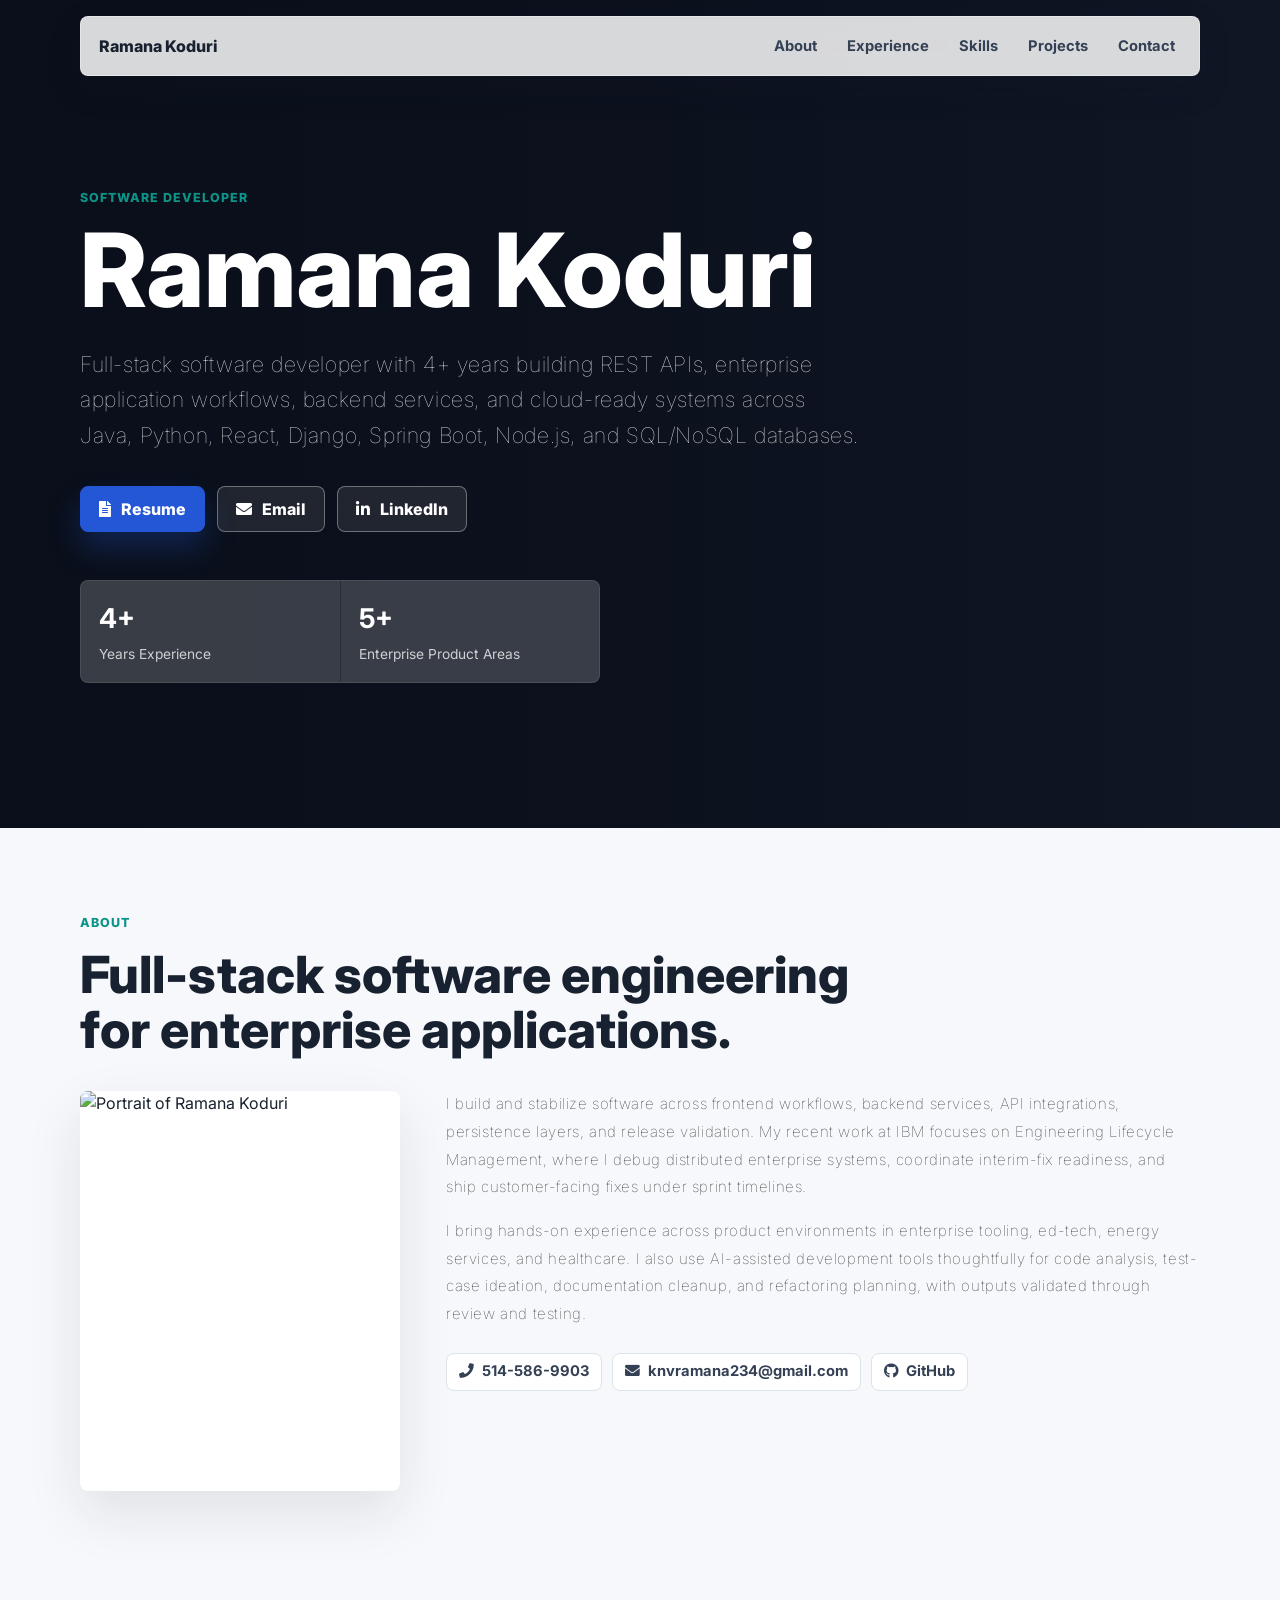
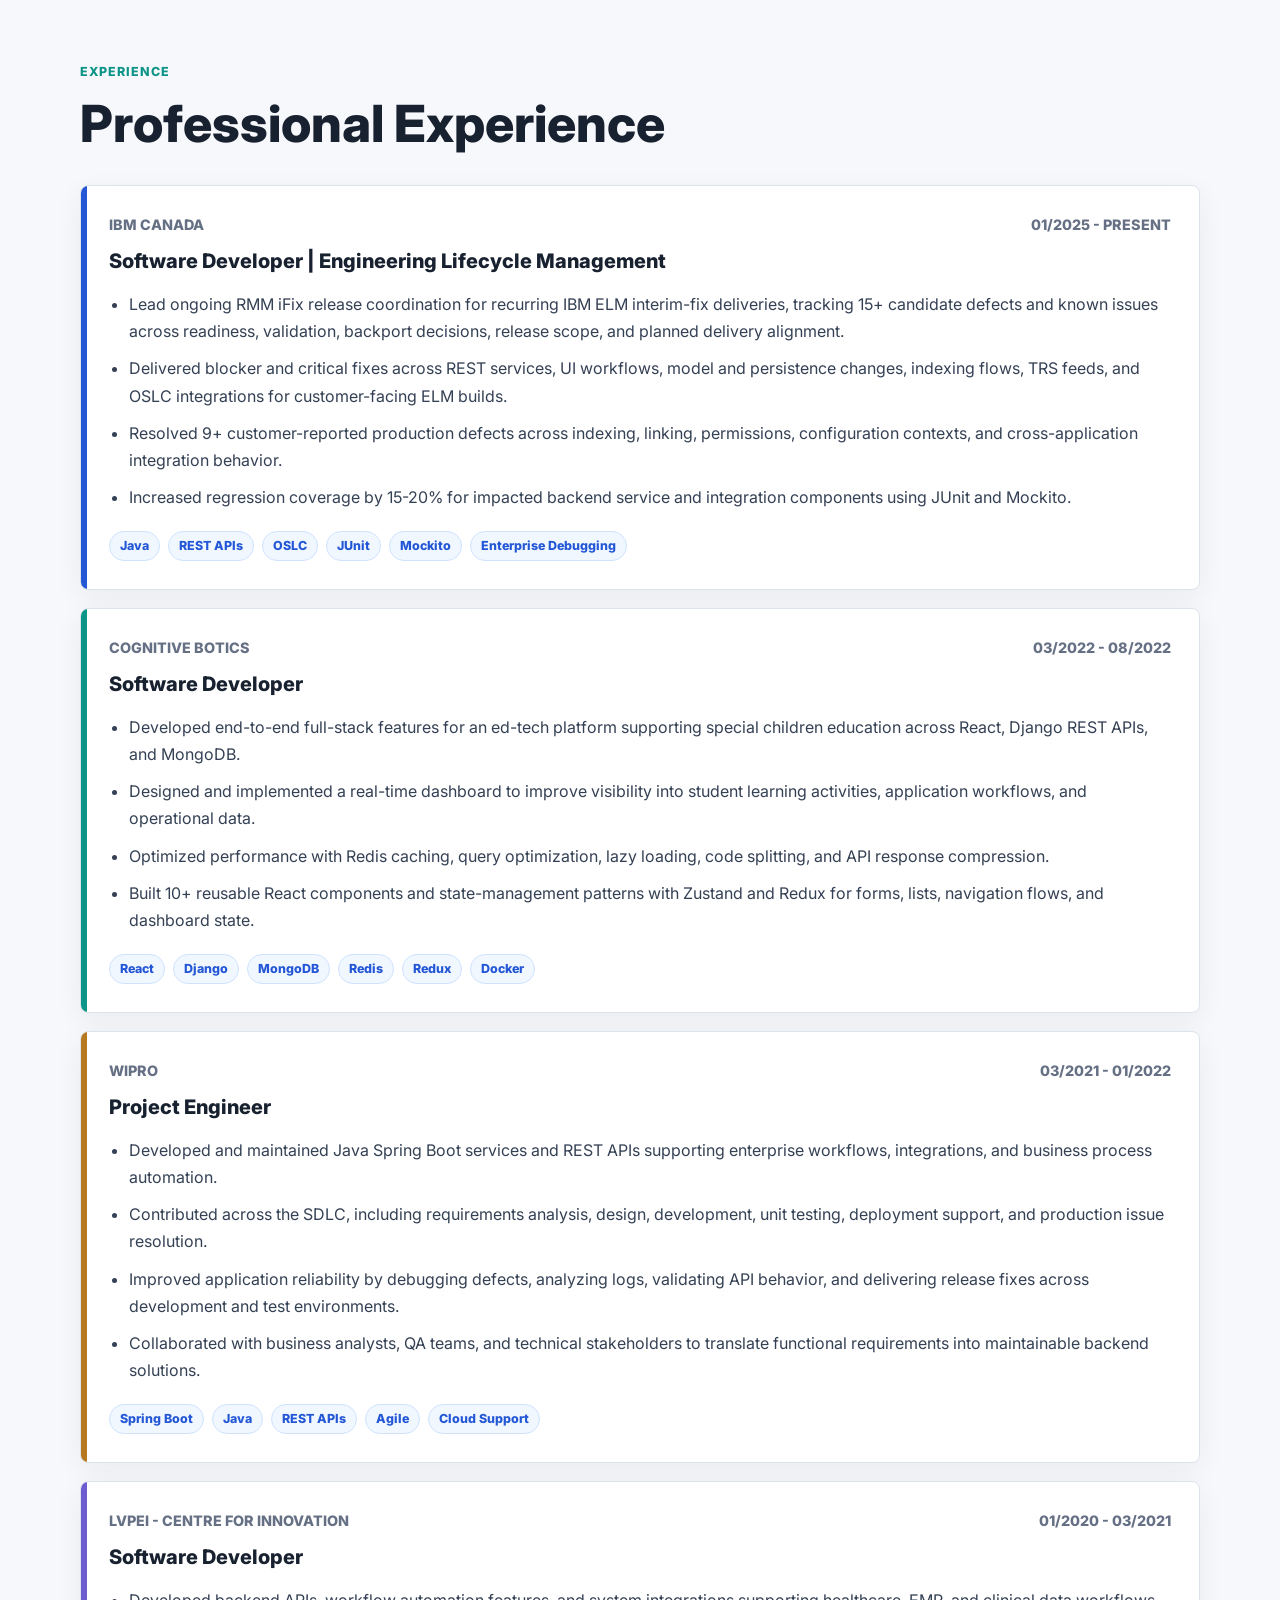
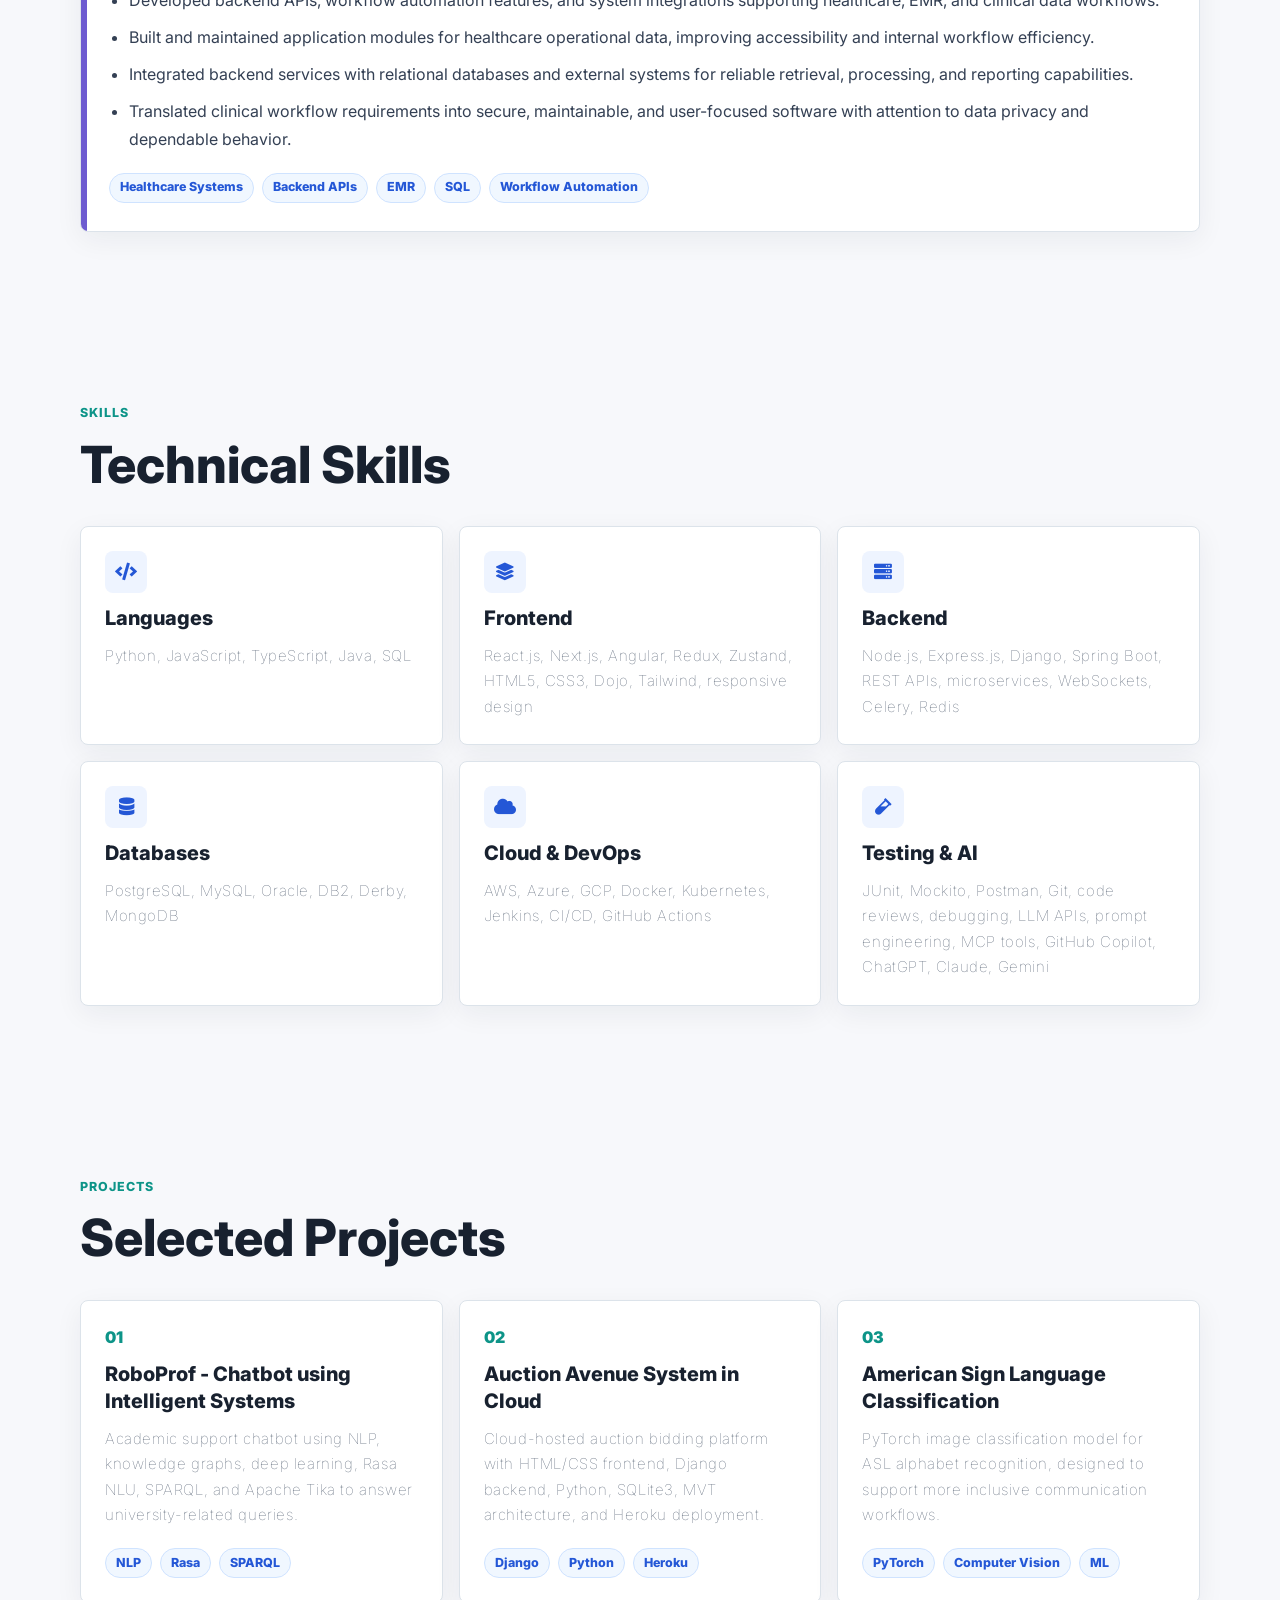
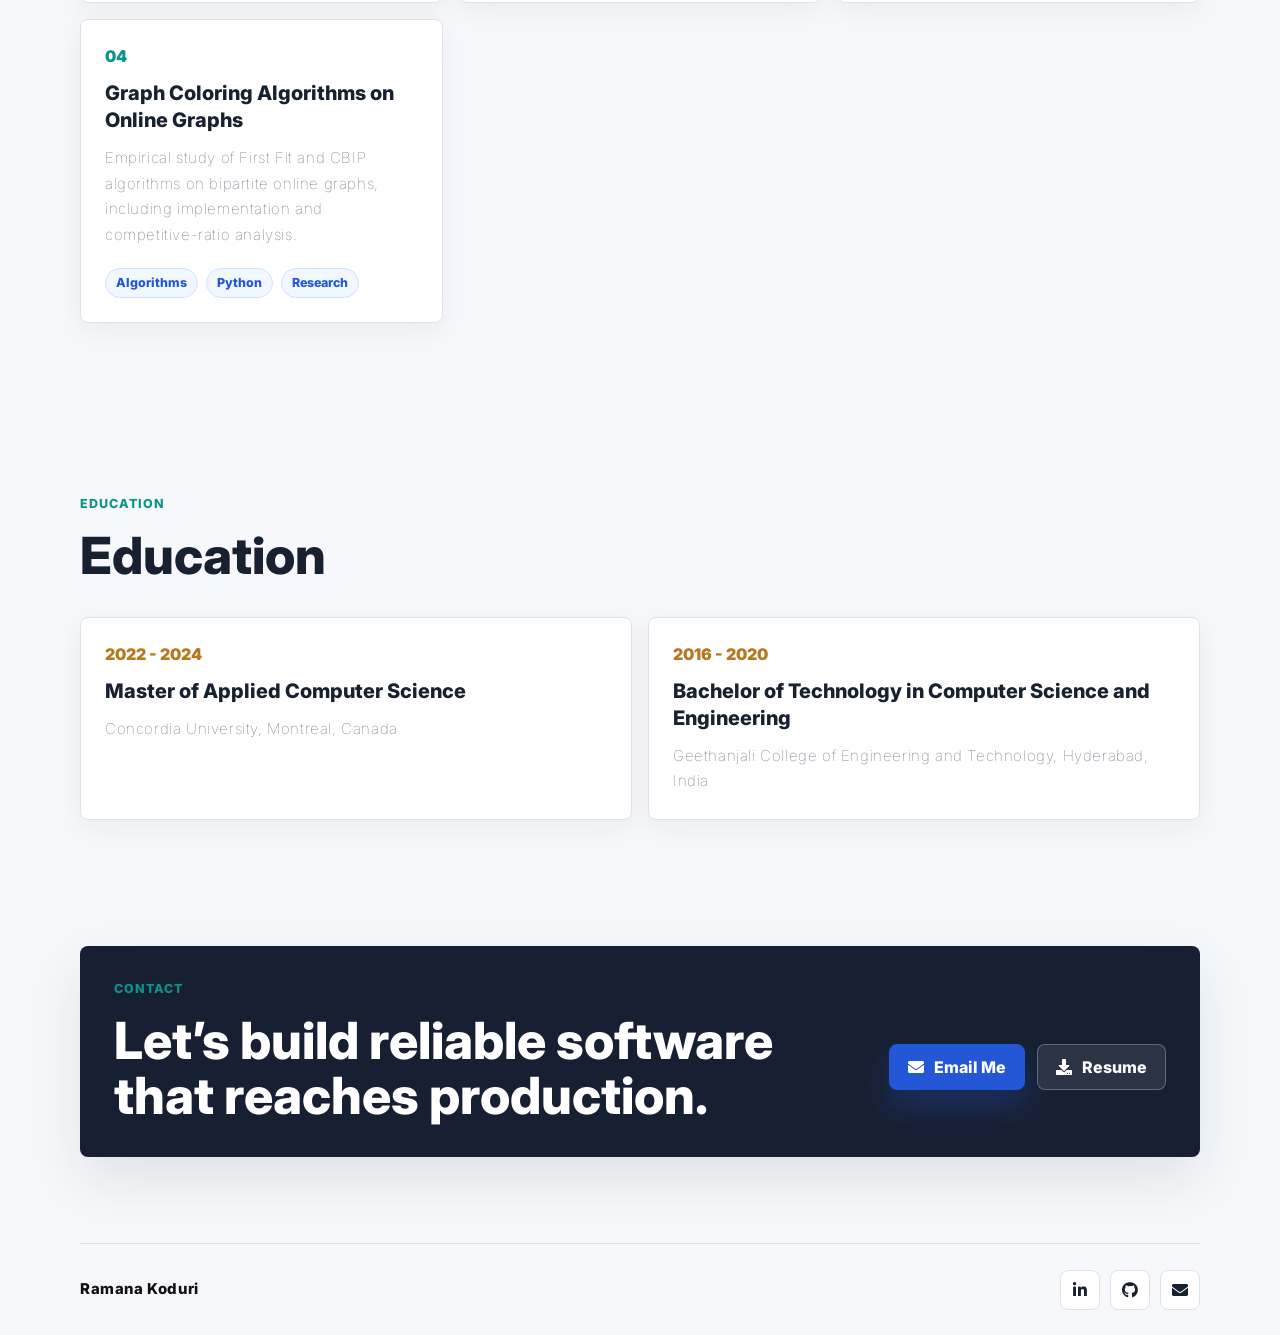
==== commit 823e8a4d: "Refresh portfolio with updated resume content" ====
--- a/index.html
+++ b/index.html
@@ -1,255 +1,310 @@
 <!DOCTYPE html>
 <html lang="en">
 <head>
-	<meta charset="utf-8">
-    <meta name="viewport" content="width=device-width, initial-scale=1, shrink-to-fit=no">
-    <meta name="description" content="Start your development with Meyawo landing page.">
-    <meta name="author" content="Devcrud">
-    <title>portifolio-rmanakoduri</title>
-    <link rel="stylesheet" href="assets/vendors/themify-icons/css/themify-icons.css">
-    <link rel="stylesheet" href="https://cdnjs.cloudflare.com/ajax/libs/font-awesome/5.15.3/css/all.min.css" />
-	<link rel="stylesheet" href="assets/css/meyawo.css">
+    <meta charset="utf-8">
+    <meta name="viewport" content="width=device-width, initial-scale=1">
+    <meta name="description" content="Ramana Koduri, Software Developer specializing in full-stack applications, REST APIs, enterprise systems, and cloud-ready product delivery.">
+    <meta name="author" content="Ramana Koduri">
+    <title>Ramana Koduri | Software Developer</title>
+    <link rel="preconnect" href="https://fonts.googleapis.com">
+    <link rel="preconnect" href="https://fonts.gstatic.com" crossorigin>
+    <link href="https://fonts.googleapis.com/css2?family=Inter:wght@400;500;600;700;800&display=swap" rel="stylesheet">
+    <link rel="stylesheet" href="https://cdnjs.cloudflare.com/ajax/libs/font-awesome/5.15.3/css/all.min.css">
+    <link rel="stylesheet" href="assets/css/meyawo.css">
+    <link rel="stylesheet" href="assets/css/portfolio.css">
 </head>
-<body data-spy="scroll" data-target=".navbar" data-offset="40" id="home">
-
-    <nav class="custom-navbar" data-spy="affix" data-offset-top="20">
-        <div class="container">
-            <ul class="nav">
-                <li class="item">
-                    <a class="link" href="#home">Home</a>
-                </li>
-                <li class="item">
-                    <a class="link" href="#about">About</a>
-                </li>
-                <li class="item">
-                    <a class="link" href="#service">Experience</a>
-                </li>
-                <li class="item">
-                    <a class="link" href="#contact">Contact</a>
-                </li>
-            </ul>
-        </div>          
+<body id="home">
+    <nav class="site-nav" aria-label="Primary navigation">
+        <a class="brand" href="#home">Ramana Koduri</a>
+        <button class="nav-toggle" type="button" aria-label="Toggle navigation" aria-expanded="false">
+            <span></span>
+            <span></span>
+            <span></span>
+        </button>
+        <div class="nav-links">
+            <a href="#about">About</a>
+            <a href="#experience">Experience</a>
+            <a href="#skills">Skills</a>
+            <a href="#projects">Projects</a>
+            <a href="#contact">Contact</a>
+        </div>
     </nav>
 
-    <header id="home" class="header">
-        <div class="overlay"></div>
-        <div class="header-content container">
-            <h1 class="header-title">
-                <span class="up">Hi!</span>
-                <span class="down">I am Ramana Koduri</span>
-            </h1>
-            <p class="header-subtitle">Software Developer</p>            
-        </div>              
+    <header class="hero">
+        <div class="hero-media" aria-hidden="true"></div>
+        <div class="hero-content">
+            <p class="eyebrow">Software Developer</p>
+            <h1>Ramana Koduri</h1>
+            <p class="hero-copy">
+                Full-stack software developer with 4+ years building REST APIs, enterprise application workflows, backend services, and cloud-ready systems across Java, Python, React, Django, Spring Boot, Node.js, and SQL/NoSQL databases.
+            </p>
+            <div class="hero-actions" aria-label="Primary actions">
+                <a class="btn btn-solid" href="Koduri_Ramana.pdf" target="_blank" rel="noopener noreferrer">
+                    <i class="fas fa-file-alt" aria-hidden="true"></i>
+                    Resume
+                </a>
+                <a class="btn btn-ghost" href="mailto:knvramana234@gmail.com">
+                    <i class="fas fa-envelope" aria-hidden="true"></i>
+                    Email
+                </a>
+                <a class="btn btn-ghost" href="https://www.linkedin.com/in/ramanakoduri/" target="_blank" rel="noopener noreferrer">
+                    <i class="fab fa-linkedin-in" aria-hidden="true"></i>
+                    LinkedIn
+                </a>
+            </div>
+            <div class="hero-stats" aria-label="Profile highlights">
+                <div>
+                    <strong>4+</strong>
+                    <span>Years Experience</span>
+                </div>
+                <div>
+                    <strong>5+</strong>
+                    <span>Enterprise Product Areas</span>
+                </div>
+            </div>
+        </div>
     </header>
 
-    <section class="section pt-0" id="about">
-        <div class="container text-center">
-            <div class="about">
-                <div class="about-img-holder">
-                    <img src="assets/imgs/PIC1.jpg" class="about-img" alt="Download free bootstrap 4 landing page, free boootstrap 4 templates, Download free bootstrap 4.1 landing page, free boootstrap 4.1.1 templates, meyawo Landing page">
-                </div>
-                <div class="about-caption">
-<!--                     <p class="section-subtitle">Who Am I ?</p> -->
-                    <h2 class="section-title mb-3">About Me</h2>
+    <main>
+        <section class="section intro-section" id="about">
+            <div class="section-heading">
+                <p class="eyebrow">About</p>
+                <h2>Full-stack software engineering for enterprise applications.</h2>
+            </div>
+            <div class="intro-grid">
+                <div class="portrait-frame">
+                    <img src="assets/imgs/PIC1.jpg" alt="Portrait of Ramana Koduri">
+                </div>
+                <div class="intro-copy">
                     <p>
-                        As a Master's student in Applied Computer Science from Concordia University, I bring a robust background in web development and a passion for innovative technology solutions.
-                        My expertise spans front-end development, cloud solutions, and AI applications, with a strong focus on enhancing user experiences through cutting-edge technologies. 
-                        Throughout my professional journey, I have developed AI-driven games for educational purposes by collaborating with psychologists at Cognitivebotics to create therapeutic AI applications designed to support children with autism. 
-                        I have also designed robust digital solutions for healthcare at LVPEI-Centre for Innovation, where I developed comprehensive digital systems to streamline patient management processes, enhancing operational efficiency and patient care. 
-                        Additionally, at Wipro, I honed my skills in real-time data visualization and system automation, contributing to the development of sophisticated data-driven solutions. 
-                        I thrive in dynamic environments where I can apply my problem-solving skills and technical knowledge to tackle challenging projects. 
-                        My goal is to leverage technology to solve real-world problems and contribute to innovative solutions that enhance user experiences. 
-                        I am always eager to learn new technologies and methodologies and am passionate about continuous personal and professional growth. 
-                        Feel free to connect with me to discuss technology trends, potential collaborations, or job opportunities. 
-                        I am excited about the future of technology and always open to engaging in meaningful conversations and new challenges.              
+                        I build and stabilize software across frontend workflows, backend services, API integrations, persistence layers, and release validation. My recent work at IBM focuses on Engineering Lifecycle Management, where I debug distributed enterprise systems, coordinate interim-fix readiness, and ship customer-facing fixes under sprint timelines.
                     </p>
                     <p>
-                        Contact Number : 514-586-9903
+                        I bring hands-on experience across product environments in enterprise tooling, ed-tech, energy services, and healthcare. I also use AI-assisted development tools thoughtfully for code analysis, test-case ideation, documentation cleanup, and refactoring planning, with outputs validated through review and testing.
                     </p>
-                </div>              
-            </div>
+                    <div class="contact-strip">
+                        <a href="tel:+15145869903"><i class="fas fa-phone" aria-hidden="true"></i> 514-586-9903</a>
+                        <a href="mailto:knvramana234@gmail.com"><i class="fas fa-envelope" aria-hidden="true"></i> knvramana234@gmail.com</a>
+                        <a href="https://github.com/knvramana" target="_blank" rel="noopener noreferrer"><i class="fab fa-github" aria-hidden="true"></i> GitHub</a>
+                    </div>
+                </div>
+            </div>
+        </section>
+
+        <section class="section" id="experience">
+            <div class="section-heading">
+                <p class="eyebrow">Experience</p>
+                <h2>Professional Experience</h2>
+            </div>
+            <div class="experience-list">
+                <article class="experience-card accent-blue">
+                    <div class="experience-meta">
+                        <span>IBM Canada</span>
+                        <span>01/2025 - Present</span>
+                    </div>
+                    <h3>Software Developer | Engineering Lifecycle Management</h3>
+                    <ul>
+                        <li>Lead ongoing RMM iFix release coordination for recurring IBM ELM interim-fix deliveries, tracking 15+ candidate defects and known issues across readiness, validation, backport decisions, release scope, and planned delivery alignment.</li>
+                        <li>Delivered blocker and critical fixes across REST services, UI workflows, model and persistence changes, indexing flows, TRS feeds, and OSLC integrations for customer-facing ELM builds.</li>
+                        <li>Resolved 9+ customer-reported production defects across indexing, linking, permissions, configuration contexts, and cross-application integration behavior.</li>
+                        <li>Increased regression coverage by 15-20% for impacted backend service and integration components using JUnit and Mockito.</li>
+                    </ul>
+                    <div class="tag-row">
+                        <span>Java</span>
+                        <span>REST APIs</span>
+                        <span>OSLC</span>
+                        <span>JUnit</span>
+                        <span>Mockito</span>
+                        <span>Enterprise Debugging</span>
+                    </div>
+                </article>
+
+                <article class="experience-card accent-teal">
+                    <div class="experience-meta">
+                        <span>Cognitive Botics</span>
+                        <span>03/2022 - 08/2022</span>
+                    </div>
+                    <h3>Software Developer</h3>
+                    <ul>
+                        <li>Developed end-to-end full-stack features for an ed-tech platform supporting special children education across React, Django REST APIs, and MongoDB.</li>
+                        <li>Designed and implemented a real-time dashboard to improve visibility into student learning activities, application workflows, and operational data.</li>
+                        <li>Optimized performance with Redis caching, query optimization, lazy loading, code splitting, and API response compression.</li>
+                        <li>Built 10+ reusable React components and state-management patterns with Zustand and Redux for forms, lists, navigation flows, and dashboard state.</li>
+                    </ul>
+                    <div class="tag-row">
+                        <span>React</span>
+                        <span>Django</span>
+                        <span>MongoDB</span>
+                        <span>Redis</span>
+                        <span>Redux</span>
+                        <span>Docker</span>
+                    </div>
+                </article>
+
+                <article class="experience-card accent-gold">
+                    <div class="experience-meta">
+                        <span>Wipro</span>
+                        <span>03/2021 - 01/2022</span>
+                    </div>
+                    <h3>Project Engineer</h3>
+                    <ul>
+                        <li>Developed and maintained Java Spring Boot services and REST APIs supporting enterprise workflows, integrations, and business process automation.</li>
+                        <li>Contributed across the SDLC, including requirements analysis, design, development, unit testing, deployment support, and production issue resolution.</li>
+                        <li>Improved application reliability by debugging defects, analyzing logs, validating API behavior, and delivering release fixes across development and test environments.</li>
+                        <li>Collaborated with business analysts, QA teams, and technical stakeholders to translate functional requirements into maintainable backend solutions.</li>
+                    </ul>
+                    <div class="tag-row">
+                        <span>Spring Boot</span>
+                        <span>Java</span>
+                        <span>REST APIs</span>
+                        <span>Agile</span>
+                        <span>Cloud Support</span>
+                    </div>
+                </article>
+
+                <article class="experience-card accent-violet">
+                    <div class="experience-meta">
+                        <span>LVPEI - Centre for Innovation</span>
+                        <span>01/2020 - 03/2021</span>
+                    </div>
+                    <h3>Software Developer</h3>
+                    <ul>
+                        <li>Developed backend APIs, workflow automation features, and system integrations supporting healthcare, EMR, and clinical data workflows.</li>
+                        <li>Built and maintained application modules for healthcare operational data, improving accessibility and internal workflow efficiency.</li>
+                        <li>Integrated backend services with relational databases and external systems for reliable retrieval, processing, and reporting capabilities.</li>
+                        <li>Translated clinical workflow requirements into secure, maintainable, and user-focused software with attention to data privacy and dependable behavior.</li>
+                    </ul>
+                    <div class="tag-row">
+                        <span>Healthcare Systems</span>
+                        <span>Backend APIs</span>
+                        <span>EMR</span>
+                        <span>SQL</span>
+                        <span>Workflow Automation</span>
+                    </div>
+                </article>
+            </div>
+        </section>
+
+        <section class="section" id="skills">
+            <div class="section-heading">
+                <p class="eyebrow">Skills</p>
+                <h2>Technical Skills</h2>
+            </div>
+            <div class="skills-grid">
+                <article>
+                    <i class="fas fa-code" aria-hidden="true"></i>
+                    <h3>Languages</h3>
+                    <p>Python, JavaScript, TypeScript, Java, SQL</p>
+                </article>
+                <article>
+                    <i class="fas fa-layer-group" aria-hidden="true"></i>
+                    <h3>Frontend</h3>
+                    <p>React.js, Next.js, Angular, Redux, Zustand, HTML5, CSS3, Dojo, Tailwind, responsive design</p>
+                </article>
+                <article>
+                    <i class="fas fa-server" aria-hidden="true"></i>
+                    <h3>Backend</h3>
+                    <p>Node.js, Express.js, Django, Spring Boot, REST APIs, microservices, WebSockets, Celery, Redis</p>
+                </article>
+                <article>
+                    <i class="fas fa-database" aria-hidden="true"></i>
+                    <h3>Databases</h3>
+                    <p>PostgreSQL, MySQL, Oracle, DB2, Derby, MongoDB</p>
+                </article>
+                <article>
+                    <i class="fas fa-cloud" aria-hidden="true"></i>
+                    <h3>Cloud & DevOps</h3>
+                    <p>AWS, Azure, GCP, Docker, Kubernetes, Jenkins, CI/CD, GitHub Actions</p>
+                </article>
+                <article>
+                    <i class="fas fa-vial" aria-hidden="true"></i>
+                    <h3>Testing & AI</h3>
+                    <p>JUnit, Mockito, Postman, Git, code reviews, debugging, LLM APIs, prompt engineering, MCP tools, GitHub Copilot, ChatGPT, Claude, Gemini</p>
+                </article>
+            </div>
+        </section>
+
+        <section class="section" id="projects">
+            <div class="section-heading">
+                <p class="eyebrow">Projects</p>
+                <h2>Selected Projects</h2>
+            </div>
+            <div class="project-grid">
+                <article class="project-card">
+                    <span class="project-number">01</span>
+                    <h3>RoboProf - Chatbot using Intelligent Systems</h3>
+                    <p>Academic support chatbot using NLP, knowledge graphs, deep learning, Rasa NLU, SPARQL, and Apache Tika to answer university-related queries.</p>
+                    <div class="tag-row"><span>NLP</span><span>Rasa</span><span>SPARQL</span></div>
+                </article>
+                <article class="project-card">
+                    <span class="project-number">02</span>
+                    <h3>Auction Avenue System in Cloud</h3>
+                    <p>Cloud-hosted auction bidding platform with HTML/CSS frontend, Django backend, Python, SQLite3, MVT architecture, and Heroku deployment.</p>
+                    <div class="tag-row"><span>Django</span><span>Python</span><span>Heroku</span></div>
+                </article>
+                <article class="project-card">
+                    <span class="project-number">03</span>
+                    <h3>American Sign Language Classification</h3>
+                    <p>PyTorch image classification model for ASL alphabet recognition, designed to support more inclusive communication workflows.</p>
+                    <div class="tag-row"><span>PyTorch</span><span>Computer Vision</span><span>ML</span></div>
+                </article>
+                <article class="project-card">
+                    <span class="project-number">04</span>
+                    <h3>Graph Coloring Algorithms on Online Graphs</h3>
+                    <p>Empirical study of First Fit and CBIP algorithms on bipartite online graphs, including implementation and competitive-ratio analysis.</p>
+                    <div class="tag-row"><span>Algorithms</span><span>Python</span><span>Research</span></div>
+                </article>
+            </div>
+        </section>
+
+        <section class="section education-section" id="education">
+            <div class="section-heading">
+                <p class="eyebrow">Education</p>
+                <h2>Education</h2>
+            </div>
+            <div class="education-grid">
+                <article>
+                    <span>2022 - 2024</span>
+                    <h3>Master of Applied Computer Science</h3>
+                    <p>Concordia University, Montreal, Canada</p>
+                </article>
+                <article>
+                    <span>2016 - 2020</span>
+                    <h3>Bachelor of Technology in Computer Science and Engineering</h3>
+                    <p>Geethanjali College of Engineering and Technology, Hyderabad, India</p>
+                </article>
+            </div>
+        </section>
+
+        <section class="section contact-section" id="contact">
+            <div class="contact-panel">
+                <div>
+                    <p class="eyebrow">Contact</p>
+                    <h2>Let’s build reliable software that reaches production.</h2>
+                </div>
+                <div class="contact-actions">
+                    <a class="btn btn-solid" href="mailto:knvramana234@gmail.com">
+                        <i class="fas fa-envelope" aria-hidden="true"></i>
+                        Email Me
+                    </a>
+                    <a class="btn btn-ghost" href="Koduri_Ramana.pdf" target="_blank" rel="noopener noreferrer">
+                        <i class="fas fa-download" aria-hidden="true"></i>
+                        Resume
+                    </a>
+                </div>
+            </div>
+        </section>
+    </main>
+
+    <footer class="site-footer">
+        <p>Ramana Koduri</p>
+        <div class="footer-links">
+            <a href="https://www.linkedin.com/in/ramanakoduri/" target="_blank" rel="noopener noreferrer" aria-label="LinkedIn"><i class="fab fa-linkedin-in" aria-hidden="true"></i></a>
+            <a href="https://github.com/knvramana" target="_blank" rel="noopener noreferrer" aria-label="GitHub"><i class="fab fa-github" aria-hidden="true"></i></a>
+            <a href="mailto:knvramana234@gmail.com" aria-label="Email"><i class="fas fa-envelope" aria-hidden="true"></i></a>
         </div>
-    </section> 
-
-
-    <section class="section" id="service">
-        <div class="container text-center">
-            <h6 class="section-title mb-6">Experience</h6>
-            <div class="row">
-				<div class="col-md-6 col-lg-6 mb-4">
-                    <div class="service-card">
-                        <div class="body">
-                            <img src="assets/imgs/responsive.svg" alt="Download free bootstrap 4 landing page, free boootstrap 4 templates, Download free bootstrap 4.1 landing page, free boootstrap 4.1.1 templates, meyawo Landing page" class="icon">
-                            <h6 class="title">Software Developer at IBM</h6>
-                            <p class="subtitle">01/2025 - Present</p>
-                        </div>
-                    </div>
-                </div>
-                <div class="col-md-6 col-lg-6 mb-4">
-                    <div class="service-card">
-                        <div class="body">
-                            <img src="assets/imgs/responsive.svg" alt="Download free bootstrap 4 landing page, free boootstrap 4 templates, Download free bootstrap 4.1 landing page, free boootstrap 4.1.1 templates, meyawo Landing page" class="icon">
-                            <h6 class="title">Software Developer at Cognitive Botics</h6>
-                            <p class="subtitle">Duration : 03/2022 - 08/2022</p>
-                        </div>
-                    </div>
-                </div>
-                <div class="col-md-6 col-lg-6 mb-4">
-                    <div class="service-card">
-                        <div class="body">
-                            <img src="assets/imgs/analytics.svg" alt="Download free bootstrap 4 landing page, free boootstrap 4 templates, Download free bootstrap 4.1 landing page, free boootstrap 4.1.1 templates, meyawo Landing page" class="icon">
-                            <h6 class="title">Project Engineer at Wipro</h6>
-                            <p class="subtitle">Duration : 03/2021 - 01/2022</p>
-                        </div>
-                    </div>
-                </div>
-		<div class="col-md-6 col-lg-6 mb-4">
-                    <div class="service-card">
-                        <div class="body">
-                            <img src="assets/imgs/toolbox.svg" alt="Download free bootstrap 4 landing page, free boootstrap 4 templates, Download free bootstrap 4.1 landing page, free boootstrap 4.1.1 templates, meyawo Landing page" class="icon">
-                            <h6 class="title">Software Developer at L V PRASAD EYE INSTITUTE</h6>
-                            <p class="subtitle">Duration : 01/2020 - 03/2021 </p>
-                        </div>
-                    </div>
-                </div>
-            </div>
-            <p> Total experience : 2.5 years </p>
-            <p> In addition to my professional experience, I have successfully handled a range of web projects that are currently live and hosted. </p>
-            
-            <section class="section" id="projects">
-                <div class="container text-center">
-                    <h6 class="section-title mb-5">Projects</h6>
-                    <div class="timeline">
-
-                        <div class="timeline-item">
-                            <h5 class="timeline-title">RoboProf - ChatBot using Intelligent Systems</h5>
-                            <p class="timeline-text">RoboProf is an intelligent chatbot designed to assist students and faculty by answering university-related queries. Utilizing advanced technologies such as Natural Language Processing (NLP), Knowledge Graphs, and Deep Learning, RoboProf provides detailed information on courses, lectures, and student records. This project integrates Rasa NLU, SPARQL, and Apache Tika to create an efficient and interactive academic support tool. RoboProf enhances the academic experience by making information more accessible and interactions more engaging.</p>
-                        </div>
-                        
-                        <div class="timeline-item">
-                            <h5 class="timeline-title">Auction Avenue System in Cloud</h5>
-                            <p class="timeline-text">Developed Auction Avenue System, a cloud-based auction bidding platform hosted on Heroku. The project features an intuitive front end crafted with HTML and CSS, and a robust backend implemented using the Django framework with Python and SQLite3. Leveraging the Model-View-Template (MVT) architecture, this platform blends innovation and functionality to provide a seamless user experience.</p>
-                        </div>
-                        
-                        <div class="timeline-item">
-                            <h5 class="timeline-title">American Sign Language Alphabet Classification</h5>
-                            <p class="timeline-text">This project focuses on the classification of the American Sign Language (ASL) alphabet to facilitate better understanding and interaction within the ASL community. Utilizing PyTorch, I developed and trained a deep learning model to classify images into ASL alphabet classes. The goal is to bridge the communication gap between individuals with hearing impairments and those who do not know sign language, thereby making interactions more inclusive.</p>
-                        </div>
-                        
-                        <div class="timeline-item">
-                            <h5 class="timeline-title">Graph Coloring Algorithms on Online Graphs</h5>
-                            <p class="timeline-text">Conducted an empirical study on the competitive ratios of graph coloring algorithms for online graphs at Concordia University. Collaborated with a team to explore the behavior of the First Fit and CBIP Algorithms on various bipartite graphs, focusing on their computational complexity and solution quality. Implemented these algorithms for online graph scenarios and authored an in-depth analysis report. Findings revealed trends such as the First Fit Algorithm resembling an increasing hyperbolic curve, while the competitive ratio in CBIP was independent of the number of vertices.</p>
-                        </div>
-                        
-                        <div class="timeline-item">
-                            <h5 class="timeline-title">Twitter Hashtag Analysis</h5>
-                            <p class="timeline-text">Incorporated Python and web technologies to develop a project that leverages the Twitter developer API to retrieve original tweets based on a search hashtag. The project performs sentiment analysis on the retrieved hashtags, providing valuable insights into public sentiments. This project demonstrates my ability to integrate social media data with analytical tools to derive meaningful conclusions.</p>
-                        </div>
-                        
-                        <div class="timeline-item">
-                            <h5 class="timeline-title">Prediction of Geniture</h5>
-                            <p class="timeline-text">Developed a Python and Flask-based application that utilizes given inputs to generate a prediction tree and classify data using the Gini index. This project showcases my proficiency in Python programming and web development with Flask, enabling accurate and efficient predictions. It highlights my ability to create data-driven applications that provide actionable insights.</p>
-                        </div>
-
-                    </div>
-                </div>
-            </section>
-        </div>
-        
-    </section>
-
-<!--     <section class="section-sm bg-primary">
-        <div class="container text-center text-sm-left">
-            <div class="row align-items-center">
-                <div class="col-sm offset-md-1 mb-4 mb-md-0">
-                    <h6 class="title text-light">Want to work with me?</h6>
-                    <p class="m-0 text-light">Always feel free to contact and hire me</p>
-                </div>
-                <div class="col-sm offset-sm-2 offset-md-3">
-                    <button class="btn btn-lg my-font btn-light rounded" onclick="openResume()">Hire Me</button>
-                </div>
-            </div>
-        </div>
-    </section>
-    
-    <script>
-        function openResume() {
-            window.open('Ramana_Resume.pdf', '_blank');
-        }
-    </script> -->
-    
-<section class="section" id="education">
-    <div class="container text-center">
-        <h6 class="section-title mb-5">Education</h6>
-        <div class="timeline">
-            <div class="timeline-item">
-                <h5 class="timeline-title">Masters in Applied Computer Science</h5>
-                <p class="timeline-text">Concordia University,Montreal, Canada</p>
-                <h6 class="timeline-year">09/2022 - 05/2024</h6>
-            </div>
-            <div class="timeline-item">
-                <h5 class="timeline-title">Bachelor of Technology in Computer Science and Engineering</h5>
-                <p class="timeline-text">Geethanjali College of Engineering and Technology, Hyderabad , India</p>
-                <h6 class="timeline-year">06/2016 - 09/2020</h6>
-            </div>
-        </div>
-    </div>
-</section>
-
-<section class="section" id="skills">
-    <div class="container text-center">
-        <h6 class="section-title mb-5">Skills</h6>
-        <ul class="list-group">
-            <li class="list-group-item">Web Development (MERN STACK)</li>
-            <li class="list-group-item">Cloud Technologies(AWS,Azure,GCP)</li>
-            <li class="list-group-item">Python</li>
-            <li class="list-group-item">Java</li>
-            <li class="list-group-item">SQL</li>
-	    <li class="list-group-item">Docker</li>
-	    <li class="list-group-item">Git/Github</li>
-            <li class="list-group-item">Data Structures</li>
-	    <li class="list-group-item">OSI PIVISION</li>
-	    <li class="list-group-item">DevOps Lifecycle</li>
-	    <li class="list-group-item">LangChain</li>
-        </ul>
-    </div>
-</section>
-
-<section class="section" id="achievements">
-    <div class="container text-center">
-        <h6 class="section-title mb-5">Achievements & Extracurricular Activities</h6>
-        <div class="timeline">
-            <div class="timeline-item">
-                <h5 class="timeline-title">Overall Student Coordinator</h5>
-                <p class="timeline-text">During the technical fest "Bhaswara 2k19," I had the privilege of serving as the overall student coordinator for the Computer Science department. As part of my role, I successfully introduced an innovative and efficient technique utilizing QR codes, which significantly expedited the registration process, leading to faster and more streamlined registrations for the event.</p>
-            </div>
-            <div class="timeline-item">
-                <h5 class="timeline-title">Hosting Events</h5>
-                <p class="timeline-text">Demonstrated adept event management skills by hosting and anchoring a diverse array of college-level events, encompassing both formal and informal occasions.</p>
-            </div>
-        </div>
-    </div>
-</section>
-
-
-    <div class="container">
-        <footer class="footer">       
-            <div class="social-links text-right m-auto ml-sm-auto">
-                <a href="https://www.linkedin.com/in/ramanakoduri/" target="_blank" rel="noopener noreferrer"><i class="fab fa-linkedin-in"></i></a>
-                <a href="https://github.com/knvramana" target="_blank" rel="noopener noreferrer" class="link"><i class="fab fa-github"></i></a>
-            </div>
-        </footer>
-    </div> <!-- end of page footer -->
-	
-	<!-- core  -->
-    <script src="assets/vendors/jquery/jquery-3.4.1.js"></script>
-    <script src="assets/vendors/bootstrap/bootstrap.bundle.js"></script>
-
-    <!-- bootstrap 3 affix -->
-	<script src="assets/vendors/bootstrap/bootstrap.affix.js"></script>
-
-    <!-- Meyawo js -->
+    </footer>
+
     <script src="assets/js/meyawo.js"></script>
-
 </body>
 </html>
--- a/assets/css/portfolio.css
+++ b/assets/css/portfolio.css
@@ -0,0 +1,615 @@
+:root {
+  --ink: #18212f;
+  --muted: #667085;
+  --paper: #f7f8fb;
+  --surface: #ffffff;
+  --line: #dce3ea;
+  --blue: #2457d6;
+  --teal: #0d9488;
+  --gold: #b7791f;
+  --violet: #6d5bd0;
+  --shadow: 0 22px 55px rgba(24, 33, 47, 0.1);
+}
+
+html {
+  scroll-behavior: smooth;
+}
+
+body {
+  margin: 0;
+  color: var(--ink);
+  background: var(--paper);
+  font-family: "Inter", Arial, sans-serif;
+}
+
+body,
+button,
+input,
+textarea,
+select,
+h1,
+h2,
+h3,
+h4,
+h5,
+h6,
+.brand,
+.site-nav,
+.btn,
+.eyebrow {
+  font-family: "Inter", Arial, sans-serif !important;
+}
+
+body.nav-open {
+  overflow: hidden;
+}
+
+a {
+  color: inherit;
+}
+
+.site-nav {
+  position: fixed;
+  top: 16px;
+  left: 50%;
+  z-index: 20;
+  width: min(1120px, calc(100% - 32px));
+  min-height: 58px;
+  display: flex;
+  align-items: center;
+  justify-content: space-between;
+  gap: 20px;
+  padding: 10px 12px 10px 18px;
+  border: 1px solid rgba(255, 255, 255, 0.35);
+  border-radius: 8px;
+  background: rgba(255, 255, 255, 0.84);
+  box-shadow: 0 12px 35px rgba(24, 33, 47, 0.12);
+  backdrop-filter: blur(18px);
+  transform: translateX(-50%);
+}
+
+.brand {
+  font-weight: 800;
+  letter-spacing: 0;
+  text-decoration: none;
+}
+
+.nav-links {
+  display: flex;
+  align-items: center;
+  gap: 6px;
+}
+
+.nav-links a {
+  min-height: 38px;
+  display: inline-flex;
+  align-items: center;
+  padding: 0 12px;
+  border-radius: 6px;
+  color: #344054;
+  font-size: 0.92rem;
+  font-weight: 700;
+  text-decoration: none;
+}
+
+.nav-links a:hover {
+  background: #eef4ff;
+  color: var(--blue);
+}
+
+.nav-toggle {
+  display: none;
+  width: 42px;
+  height: 42px;
+  border: 1px solid var(--line);
+  border-radius: 6px;
+  background: var(--surface);
+  align-items: center;
+  justify-content: center;
+  flex-direction: column;
+  gap: 5px;
+}
+
+.nav-toggle span {
+  width: 18px;
+  height: 2px;
+  background: var(--ink);
+  border-radius: 2px;
+}
+
+.hero {
+  position: relative;
+  min-height: 92vh;
+  display: flex;
+  align-items: center;
+  overflow: hidden;
+  isolation: isolate;
+  background: #111827;
+}
+
+.hero-media {
+  position: absolute;
+  inset: 0;
+  background-image: linear-gradient(90deg, rgba(9, 14, 25, 0.92) 0%, rgba(9, 14, 25, 0.72) 48%, rgba(9, 14, 25, 0.18) 100%), url("../imgs/header.jpg");
+  background-size: cover;
+  background-position: center;
+  z-index: -1;
+}
+
+.hero-content {
+  width: min(1120px, calc(100% - 32px));
+  margin: 0 auto;
+  padding: 132px 0 88px;
+  color: #fff;
+}
+
+.eyebrow {
+  margin: 0 0 14px;
+  color: var(--teal);
+  font-size: 0.78rem;
+  font-weight: 800;
+  letter-spacing: 0.08em;
+  text-transform: uppercase;
+}
+
+.hero h1 {
+  max-width: 780px;
+  margin: 0;
+  color: #fff;
+  font-size: clamp(3.4rem, 8vw, 6.8rem);
+  line-height: 0.95;
+  font-weight: 800;
+  letter-spacing: 0;
+}
+
+.hero-copy {
+  max-width: 780px;
+  margin: 28px 0 0;
+  color: rgba(255, 255, 255, 0.86);
+  font-size: clamp(1.05rem, 2vw, 1.35rem);
+  line-height: 1.65;
+}
+
+.hero-actions,
+.contact-actions {
+  display: flex;
+  flex-wrap: wrap;
+  gap: 12px;
+  margin-top: 32px;
+}
+
+.btn {
+  min-height: 46px;
+  display: inline-flex;
+  align-items: center;
+  justify-content: center;
+  gap: 10px;
+  padding: 0 18px;
+  border-radius: 8px;
+  font-weight: 800;
+  text-decoration: none;
+  transition: transform 180ms ease, box-shadow 180ms ease, background 180ms ease;
+}
+
+.btn:hover {
+  transform: translateY(-2px);
+  text-decoration: none;
+}
+
+.btn-solid {
+  border: 1px solid var(--blue);
+  background: var(--blue);
+  color: #fff;
+  box-shadow: 0 16px 30px rgba(36, 87, 214, 0.28);
+}
+
+.btn-ghost {
+  border: 1px solid rgba(255, 255, 255, 0.34);
+  background: rgba(255, 255, 255, 0.09);
+  color: #fff;
+}
+
+.hero-stats {
+  width: min(520px, 100%);
+  display: grid;
+  grid-template-columns: repeat(2, 1fr);
+  gap: 1px;
+  margin-top: 48px;
+  overflow: hidden;
+  border: 1px solid rgba(255, 255, 255, 0.16);
+  border-radius: 8px;
+  background: rgba(255, 255, 255, 0.12);
+}
+
+.hero-stats div {
+  padding: 18px;
+  background: rgba(255, 255, 255, 0.08);
+}
+
+.hero-stats strong,
+.hero-stats span {
+  display: block;
+}
+
+.hero-stats strong {
+  color: #fff;
+  font-size: 1.7rem;
+}
+
+.hero-stats span {
+  margin-top: 4px;
+  color: rgba(255, 255, 255, 0.76);
+  font-size: 0.86rem;
+}
+
+.section {
+  width: min(1120px, calc(100% - 32px));
+  margin: 0 auto;
+  padding: 86px 0;
+}
+
+.section-heading {
+  max-width: 780px;
+  margin-bottom: 34px;
+}
+
+.section-heading h2,
+.contact-panel h2 {
+  margin: 0;
+  color: var(--ink);
+  font-size: clamp(2rem, 4vw, 3.3rem);
+  line-height: 1.08;
+  font-weight: 800;
+  letter-spacing: 0;
+}
+
+.intro-grid {
+  display: grid;
+  grid-template-columns: 320px 1fr;
+  gap: 46px;
+  align-items: start;
+}
+
+.portrait-frame {
+  overflow: hidden;
+  border-radius: 8px;
+  box-shadow: var(--shadow);
+  background: var(--surface);
+}
+
+.portrait-frame img {
+  width: 100%;
+  display: block;
+  aspect-ratio: 4 / 5;
+  object-fit: cover;
+}
+
+.intro-copy {
+  color: #344054;
+  font-size: 1.05rem;
+  line-height: 1.85;
+}
+
+.contact-strip {
+  display: flex;
+  flex-wrap: wrap;
+  gap: 10px;
+  margin-top: 24px;
+}
+
+.contact-strip a {
+  min-height: 38px;
+  display: inline-flex;
+  align-items: center;
+  gap: 8px;
+  padding: 0 12px;
+  border: 1px solid var(--line);
+  border-radius: 8px;
+  background: var(--surface);
+  color: #344054;
+  font-size: 0.92rem;
+  font-weight: 700;
+  text-decoration: none;
+}
+
+.experience-list {
+  display: grid;
+  gap: 18px;
+}
+
+.experience-card,
+.skills-grid article,
+.project-card,
+.education-grid article {
+  border: 1px solid var(--line);
+  border-radius: 8px;
+  background: var(--surface);
+  box-shadow: 0 8px 28px rgba(24, 33, 47, 0.06);
+}
+
+.experience-card {
+  position: relative;
+  padding: 28px;
+  overflow: hidden;
+}
+
+.experience-card::before {
+  content: "";
+  position: absolute;
+  inset: 0 auto 0 0;
+  width: 6px;
+  background: var(--blue);
+}
+
+.experience-card.accent-teal::before {
+  background: var(--teal);
+}
+
+.experience-card.accent-gold::before {
+  background: var(--gold);
+}
+
+.experience-card.accent-violet::before {
+  background: var(--violet);
+}
+
+.experience-meta {
+  display: flex;
+  justify-content: space-between;
+  gap: 18px;
+  color: var(--muted);
+  font-size: 0.9rem;
+  font-weight: 800;
+  text-transform: uppercase;
+}
+
+.experience-card h3,
+.skills-grid h3,
+.project-card h3,
+.education-grid h3 {
+  margin: 12px 0;
+  color: var(--ink);
+  font-size: 1.25rem;
+  line-height: 1.35;
+  font-weight: 800;
+}
+
+.experience-card ul {
+  display: grid;
+  gap: 10px;
+  margin: 16px 0 0;
+  padding-left: 20px;
+  color: #344054;
+  line-height: 1.7;
+}
+
+.tag-row {
+  display: flex;
+  flex-wrap: wrap;
+  gap: 8px;
+  margin-top: 20px;
+}
+
+.tag-row span {
+  display: inline-flex;
+  align-items: center;
+  min-height: 30px;
+  padding: 0 10px;
+  border: 1px solid #cfe3ff;
+  border-radius: 999px;
+  background: #f0f7ff;
+  color: #2457d6;
+  font-size: 0.78rem;
+  font-weight: 800;
+}
+
+.skills-grid,
+.project-grid,
+.education-grid {
+  display: grid;
+  grid-template-columns: repeat(3, 1fr);
+  gap: 16px;
+}
+
+.skills-grid article,
+.project-card,
+.education-grid article {
+  padding: 24px;
+}
+
+.skills-grid i {
+  width: 42px;
+  height: 42px;
+  display: inline-flex;
+  align-items: center;
+  justify-content: center;
+  border-radius: 8px;
+  background: #eef4ff;
+  color: var(--blue);
+  font-size: 1.1rem;
+}
+
+.skills-grid p,
+.project-card p,
+.education-grid p {
+  margin: 0;
+  color: #475467;
+  line-height: 1.7;
+}
+
+.project-card {
+  position: relative;
+  min-height: 285px;
+  display: flex;
+  flex-direction: column;
+}
+
+.project-card .tag-row {
+  margin-top: auto;
+  padding-top: 20px;
+}
+
+.project-number {
+  color: var(--teal);
+  font-weight: 900;
+}
+
+.education-grid {
+  grid-template-columns: repeat(2, 1fr);
+}
+
+.education-grid span {
+  color: var(--gold);
+  font-weight: 900;
+}
+
+.contact-section {
+  padding-top: 40px;
+}
+
+.contact-panel {
+  display: grid;
+  grid-template-columns: 1fr auto;
+  gap: 28px;
+  align-items: center;
+  padding: 34px;
+  border-radius: 8px;
+  background: #172033;
+  box-shadow: var(--shadow);
+}
+
+.contact-panel h2 {
+  color: #fff;
+}
+
+.contact-panel .btn-ghost {
+  border-color: rgba(255, 255, 255, 0.26);
+}
+
+.site-footer {
+  width: min(1120px, calc(100% - 32px));
+  min-height: 92px;
+  display: flex;
+  align-items: center;
+  justify-content: space-between;
+  gap: 20px;
+  margin: 0 auto;
+  border-top: 1px solid var(--line);
+  color: #475467;
+}
+
+.site-footer p {
+  margin: 0;
+  font-weight: 800;
+}
+
+.footer-links {
+  display: flex;
+  gap: 10px;
+}
+
+.footer-links a {
+  width: 40px;
+  height: 40px;
+  display: inline-flex;
+  align-items: center;
+  justify-content: center;
+  border: 1px solid var(--line);
+  border-radius: 8px;
+  background: var(--surface);
+  color: var(--ink);
+  text-decoration: none;
+}
+
+@media (max-width: 920px) {
+  .nav-toggle {
+    display: inline-flex;
+  }
+
+  .nav-links {
+    position: fixed;
+    top: 74px;
+    right: 16px;
+    left: 16px;
+    display: none;
+    flex-direction: column;
+    align-items: stretch;
+    padding: 12px;
+    border: 1px solid var(--line);
+    border-radius: 8px;
+    background: var(--surface);
+    box-shadow: var(--shadow);
+  }
+
+  .site-nav.is-open .nav-links {
+    display: flex;
+  }
+
+  .nav-links a {
+    justify-content: center;
+  }
+
+  .intro-grid,
+  .skills-grid,
+  .project-grid,
+  .education-grid,
+  .contact-panel {
+    grid-template-columns: 1fr;
+  }
+
+  .portrait-frame {
+    max-width: 340px;
+  }
+}
+
+@media (max-width: 640px) {
+  .site-nav {
+    top: 10px;
+    width: calc(100% - 20px);
+  }
+
+  .hero {
+    min-height: auto;
+  }
+
+  .hero-content {
+    padding: 112px 0 54px;
+  }
+
+  .hero-stats {
+    grid-template-columns: 1fr;
+  }
+
+  .section {
+    width: min(100% - 24px, 1120px);
+    padding: 58px 0;
+  }
+
+  .experience-card,
+  .skills-grid article,
+  .project-card,
+  .education-grid article,
+  .contact-panel {
+    padding: 20px;
+  }
+
+  .experience-meta {
+    flex-direction: column;
+    gap: 4px;
+  }
+
+  .contact-actions {
+    width: 100%;
+  }
+
+  .contact-actions .btn,
+  .hero-actions .btn {
+    width: 100%;
+  }
+
+  .site-footer {
+    flex-direction: column;
+    justify-content: center;
+    padding: 22px 0;
+  }
+}
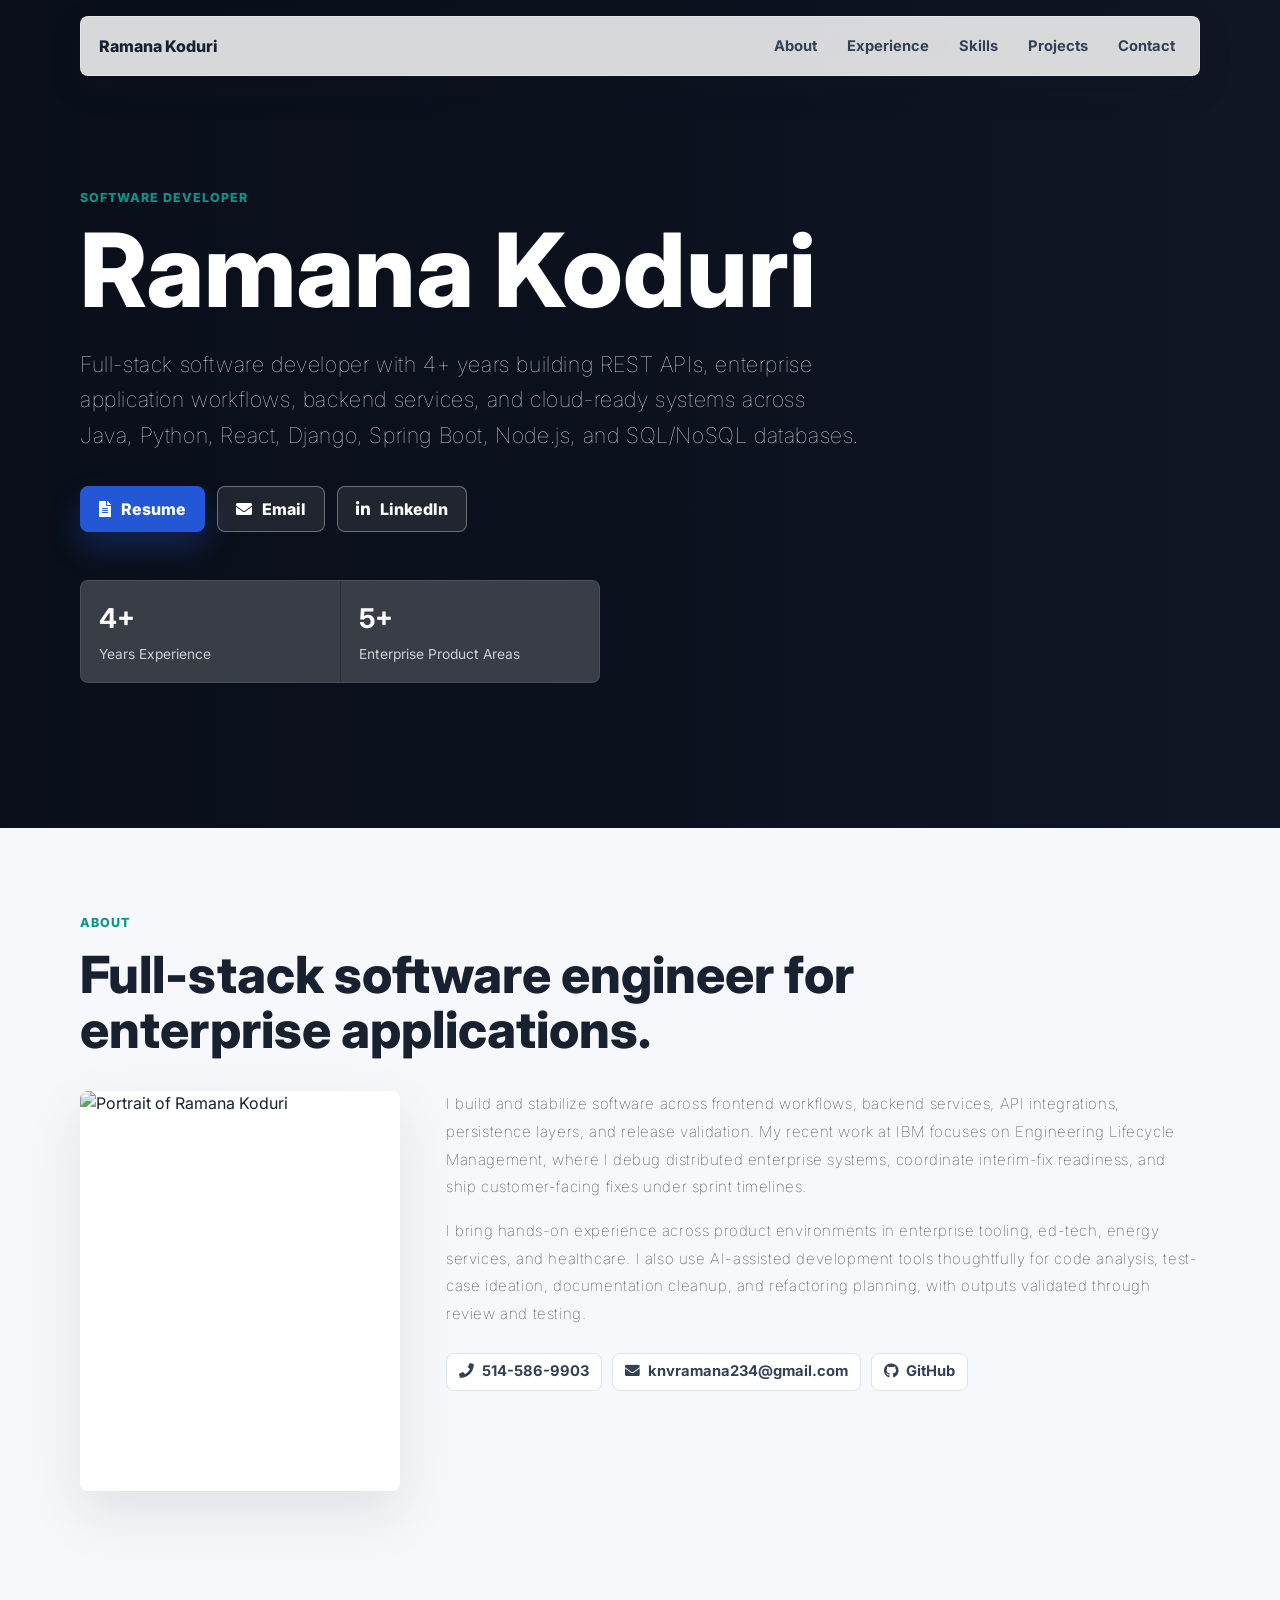
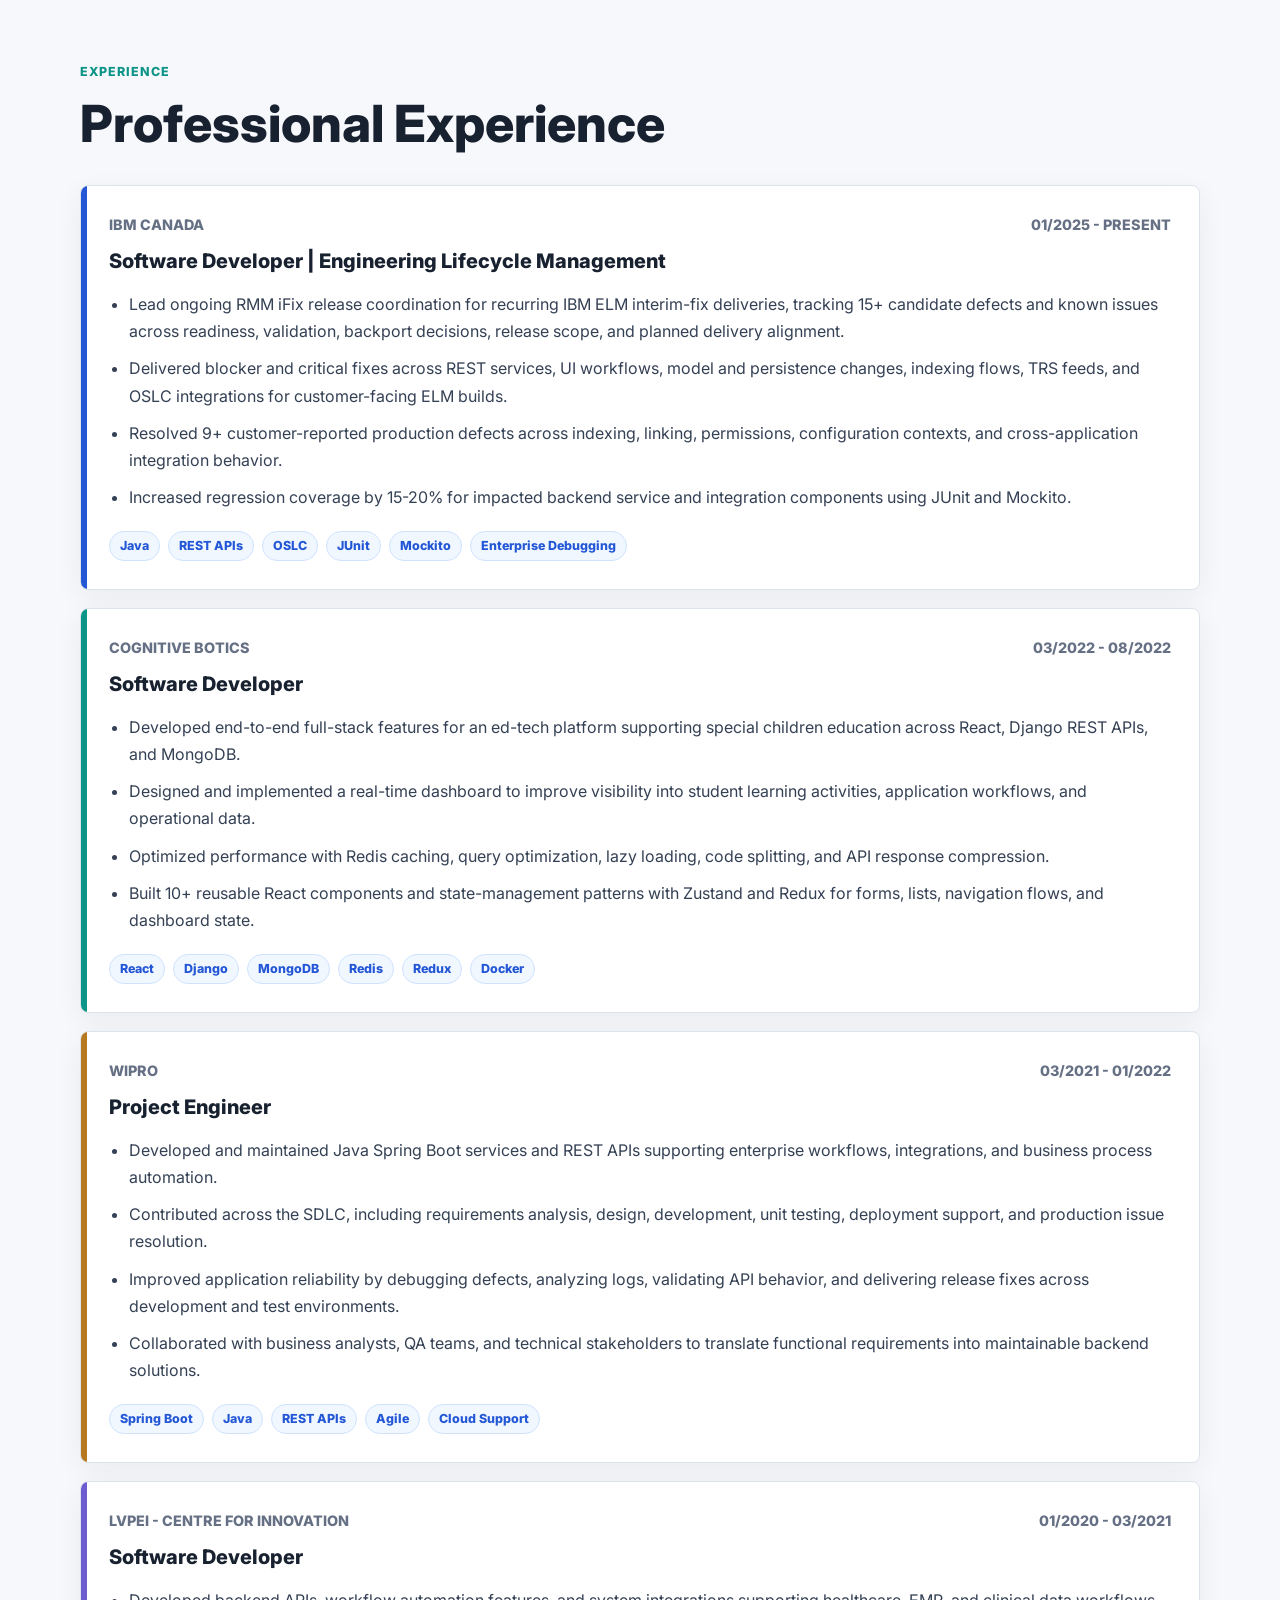
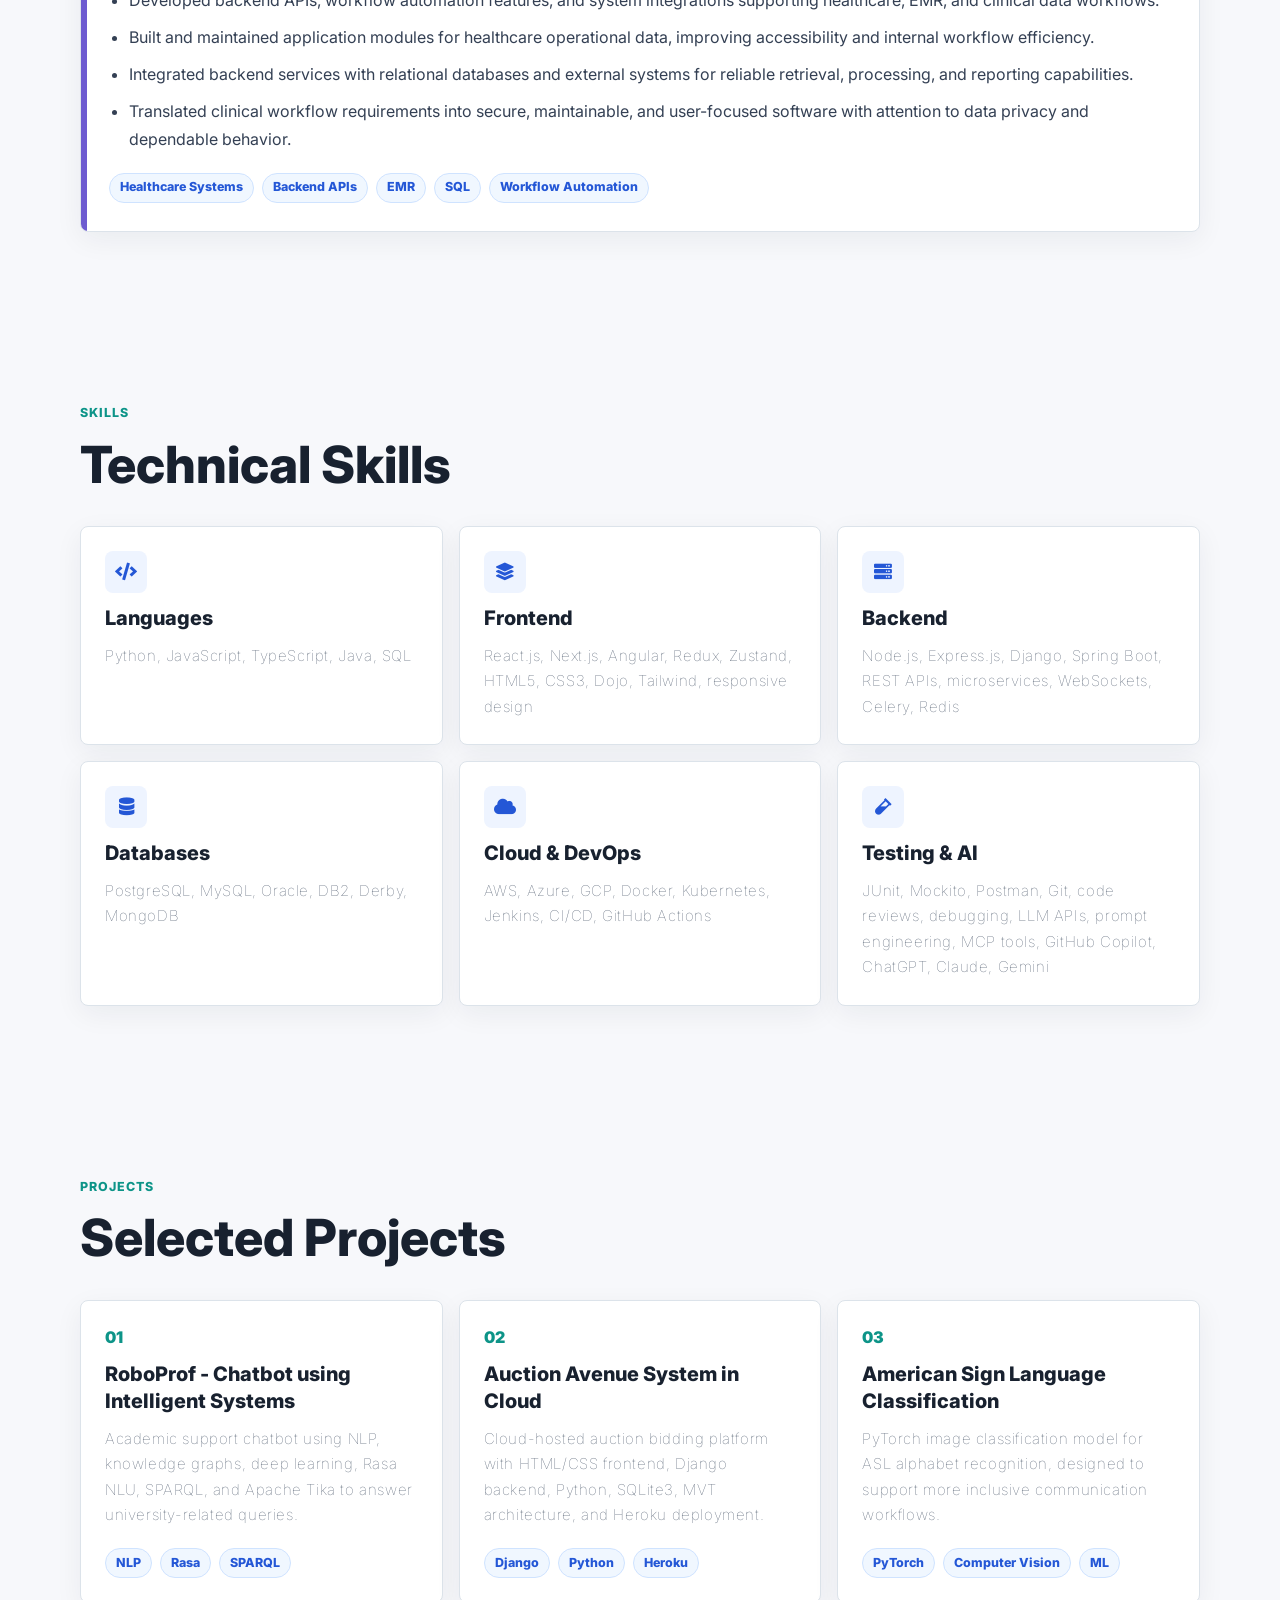
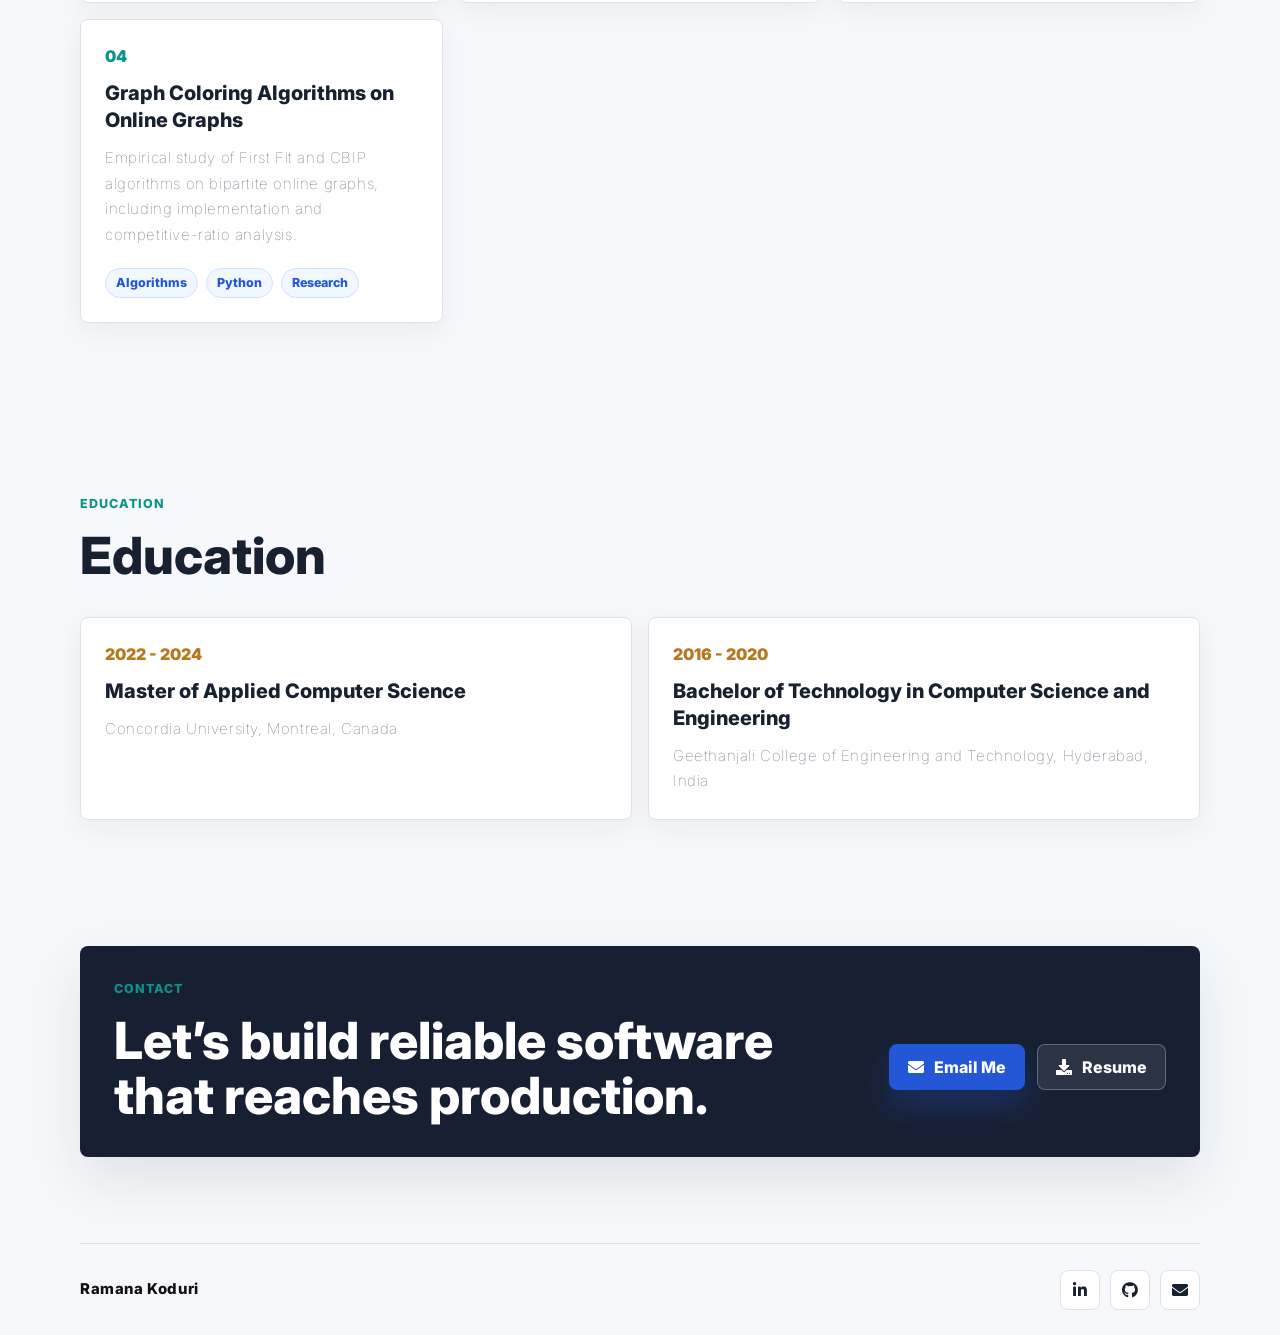
==== commit d507ba29: "Update about section heading" ====
--- a/index.html
+++ b/index.html
@@ -69,7 +69,7 @@
         <section class="section intro-section" id="about">
             <div class="section-heading">
                 <p class="eyebrow">About</p>
-                <h2>Full-stack software engineering for enterprise applications.</h2>
+                <h2>Full-stack software engineer for enterprise applications.</h2>
             </div>
             <div class="intro-grid">
                 <div class="portrait-frame">
